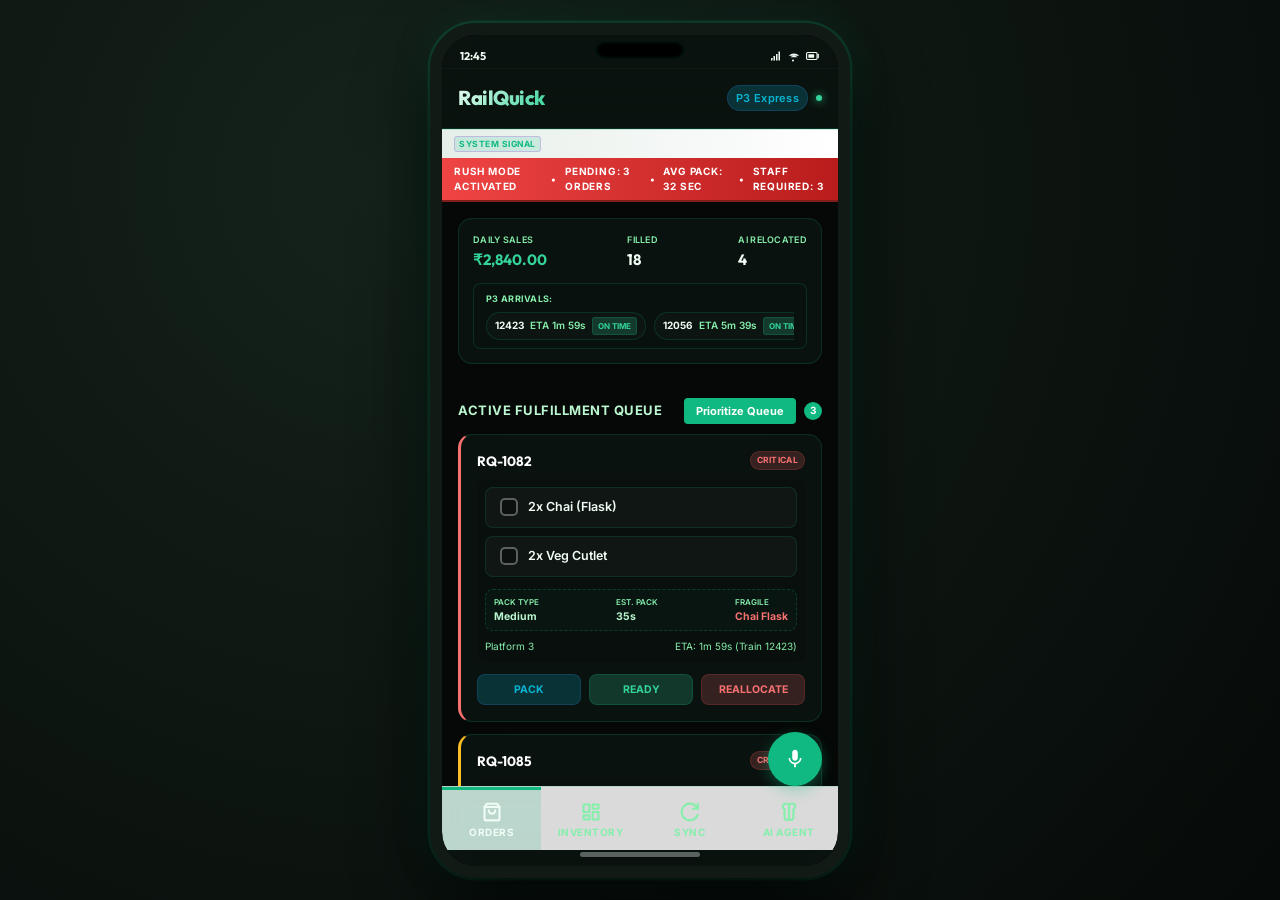
==== index.html @ 282f06d6 "Add simulated Real-Time AI Order Re-route Arrival Popup Modal" ====
<!DOCTYPE html>
<html lang="en" data-theme="dark">
<head>
    <meta charset="UTF-8">
    <meta name="viewport" content="width=device-width, initial-scale=1.0, maximum-scale=1.0, user-scalable=no">
    <title>RailQuick Vendor POS</title>
    <!-- Google Fonts -->
    <link rel="preconnect" href="https://fonts.googleapis.com">
    <link rel="preconnect" href="https://fonts.gstatic.com" crossorigin>
    <link href="https://fonts.googleapis.com/css2?family=Inter:wght@400;500;600;700&family=Outfit:wght@500;600;700;800&family=JetBrains+Mono:wght@400;500&display=swap" rel="stylesheet">
    <link rel="stylesheet" href="styles.css">
</head>
<body>
    <div class="app-container">
        <!-- iOS Status Bar Mockup -->
        <div class="phone-status-bar">
            <span id="statusBarClock">12:45</span>
            <div class="status-bar-center"></div>
            <div class="status-bar-right">
                <svg viewBox="0 0 24 24" width="12" height="12" fill="currentColor">
                    <rect x="2" y="16" width="3" height="5" rx="0.5"></rect>
                    <rect x="7" y="12" width="3" height="9" rx="0.5"></rect>
                    <rect x="12" y="8" width="3" height="13" rx="0.5"></rect>
                    <rect x="17" y="3" width="3" height="18" rx="0.5"></rect>
                </svg>
                <svg viewBox="0 0 24 24" width="12" height="12" fill="currentColor">
                    <path d="M12 21a2 2 0 1 1-4 0 2 2 0 0 1 4 0Zm-7.5-6.5a10.6 10.6 0 0 1 15 0Zm-3-3a14.8 14.8 0 0 1 21 0Z"></path>
                </svg>
                <svg viewBox="0 0 24 24" width="14" height="14" fill="currentColor">
                    <rect x="1" y="6" width="18" height="12" rx="2" fill="none" stroke="currentColor" stroke-width="2"></rect>
                    <rect x="4" y="9" width="10" height="6" rx="1"></rect>
                    <path d="M21 9v6" stroke="currentColor" stroke-width="2" stroke-linecap="round"></path>
                </svg>
            </div>
        </div>

        <!-- Mobile Top Header -->
        <header class="app-header-mobile">
            <h1 class="app-brand">RailQuick</h1>
            <div class="header-right-meta">
                <span class="stall-badge">P3 Express</span>
                <span class="status-indicator online"></span>
            </div>
        </header>

        <!-- Main Content Area -->
        <div class="main-canvas">
            <!-- Live Marquee alert banner -->
            <div class="live-alert-marquee">
                <span class="marquee-icon">SYSTEM SIGNAL</span>
                <div class="marquee-text-container">
                    <span class="marquee-text" id="liveMarqueeText">AI dispatcher scanning schedule master... Platform transfers will auto-reallocate dynamically.</span>
                </div>
            </div>

            <!-- Dynamic Rush Hour Mode Banner -->
            <div class="rush-hour-banner" id="rushHourBanner">
                <span>RUSH MODE ACTIVATED</span>
                <span>•</span>
                <span id="rushModeOrders">Pending: 3 orders</span>
                <span>•</span>
                <span>Avg Pack: 32 sec</span>
                <span>•</span>
                <span>Staff Required: 3</span>
            </div>

            <!-- Scroll Area for Views -->
            <main class="app-viewport">
                <!-- ================= TAB 1: ACTIVE ORDERS ================= -->
                <section id="tab-orders" class="tab-view active">
                    <!-- Horizontal summary bar for mobile -->
                    <div class="horizontal-summary-bar">
                        <!-- Revenue & Analytics Block -->
                        <div class="summary-stats-block">
                            <div class="summary-stat">
                                <span class="summary-lbl">Daily Sales</span>
                                <span class="summary-val" id="salesTotalRevenue">₹2,840.00</span>
                            </div>
                            <div class="summary-stat">
                                <span class="summary-lbl">Filled</span>
                                <span class="summary-val" id="salesOrdersFilled">18</span>
                            </div>
                            <div class="summary-stat">
                                <span class="summary-lbl">AI Relocated</span>
                                <span class="summary-val" id="salesAiCommissions">4</span>
                            </div>
                        </div>

                        <!-- Horizontally scrollable train arrivals ticker -->
                        <div class="train-ticker-container">
                            <span class="ticker-title">P3 Arrivals:</span>
                            <div class="train-ticker-feed" id="upcomingTrainsList">
                                <!-- Dynamic horizontal train badges go here -->
                            </div>
                        </div>
                    </div>

                    <!-- Active Orders Touch List -->
                    <div class="orders-section-header">
                        <h2>Active Fulfillment Queue</h2>
                        <div style="display: flex; align-items: center; gap: 8px;">
                            <button class="action-btn primary-btn compact-btn" id="btnAutoPrioritize" style="font-size: 11px; padding: 6px 12px; border-radius: 4px; background: var(--accent-purple); color: #ffffff; cursor: pointer; display: flex; align-items: center; gap: 4px; font-weight: 700;">Prioritize Queue</button>
                            <span class="orders-count-badge" id="activeOrdersBadge">3</span>
                        </div>
                    </div>
                    
                    <div class="orders-touch-list" id="active-orders-container">
                        <!-- Populated dynamically -->
                    </div>
                </section>

                <!-- ================= TAB 2: STALL INVENTORY ================= -->
                <section id="tab-inventory" class="tab-view">
                    <!-- AI Stock Manager Alert Card -->
                    <div class="ai-stock-manager-card" id="aiStockManagerAlert">
                        <h4>AI Stock Alert: Expected Shortage</h4>
                        <p>Water Bottles stock is low. High demand is expected due to upcoming train arrivals.</p>
                        <div class="stock-stats-row">
                            <span>Current Stock: <strong id="aiCurrentBottlesStock">18</strong></span>
                            <span>•</span>
                            <span>Expected Demand: <strong>64</strong></span>
                        </div>
                        <button class="action-btn primary-btn compact-btn" id="btnAiRefill" style="margin-top: 6px; background: #10b981; color: #ffffff; padding: 4px 10px; border-radius: var(--r-sm); font-size: 11px; cursor: pointer; font-weight: 700; border: 1px solid rgba(0,0,0,0.15);">Refill 50 Bottles</button>
                    </div>

                    <!-- Search and Add controls -->
                    <div class="inventory-toolbar" style="margin-top: 15px;">
                        <input type="text" id="inventorySearch" placeholder="Search stock items...">
                        <button class="action-btn primary-btn compact-btn" id="btnAddNewItem">Add Item</button>
                    </div>

                    <div class="table-instructions">Double-tap cells to edit values directly. Press Enter to save.</div>

                    <!-- Scrollable table container -->
                    <div class="notion-table-wrapper" style="margin-top: 10px;">
                        <table class="notion-table" id="inventoryTable">
                            <thead>
                                <tr id="inventoryTableHeaderRow">
                                    <th data-prop="name">Name</th>
                                    <th data-prop="category">Category</th>
                                    <th data-prop="stock">Stock Level</th>
                                    <th data-prop="price">Price</th>
                                    <th data-prop="status">Status</th>
                                    <th id="thAddColumn" class="add-column-header">+ Add Column</th>
                                    <th>Actions</th>
                                </tr>
                            </thead>
                            <tbody id="inventoryTableBody">
                                <!-- Dynamic rows -->
                            </tbody>
                        </table>
                    </div>
                </section>

                <!-- ================= TAB 3: NOTION SYNC DESK ================= -->
                <section id="tab-sync" class="tab-view">
                    <div class="sync-grid">
                        <div class="sync-panel-left">
                            <div class="sync-card">
                                <h3>Notion Sync Center</h3>
                                <p class="sync-desc">Push live vendor sales, stock indices, and active dispatch logs to your cloud Notion databases.</p>

                                <div class="sync-form-group">
                                    <label>Sync Configuration</label>
                                    <div class="sync-toggle-row">
                                        <span class="toggle-lbl">Real Notion API Sync</span>
                                        <input type="checkbox" id="notionIntegrationMode">
                                    </div>
                                    <span class="mode-descriptor-lbl" id="integrationModeLabel">Mock Sync (Interactive Console)</span>
                                </div>

                                <!-- Real API fields -->
                                <div id="realNotionFields" style="display: none;">
                                    <div class="form-group-mobile">
                                        <label for="notionApiKey">Integration Token</label>
                                        <input type="password" id="notionApiKey" placeholder="secret_xxxxxxxxxxxxxxxxxxxxxxxx">
                                    </div>
                                    <div class="form-group-mobile">
                                        <label for="notionOrdersDbId">Orders Database ID</label>
                                        <input type="text" id="notionOrdersDbId" placeholder="32-character ID">
                                    </div>
                                    <div class="form-group-mobile">
                                        <label for="notionInventoryDbId">Inventory Database ID</label>
                                        <input type="text" id="notionInventoryDbId" placeholder="32-character ID">
                                    </div>
                                    <div class="form-group-mobile">
                                        <label for="notionParentPageId">Notes Parent ID</label>
                                        <input type="text" id="notionParentPageId" placeholder="32-character ID">
                                    </div>
                                </div>

                                <div class="sync-actions-mobile">
                                    <button class="action-btn primary-btn block-btn" id="saveSettingsBtn">Save Keys</button>
                                    <button class="action-btn secondary-btn block-btn" id="notionSyncBtn" style="margin-top: 10px;">Push Sync to Notion</button>
                                    <button class="action-btn block-btn" id="btnOneTapReport" style="margin-top: 10px; background: #10b981; color: #ffffff; cursor: pointer; font-weight: 700; border: 1px solid rgba(0,0,0,0.15); display: flex; align-items: center; justify-content: center; gap: 6px;">One-Tap Daily Report</button>
                                </div>
                            </div>
                        </div>

                        <div class="sync-panel-right">
                            <!-- Fulfillment Performance Card -->
                            <div class="performance-card" style="background: var(--bg-panel); border: 1px solid var(--border-color); border-radius: var(--r-md); padding: 18px; box-shadow: var(--shadow-sm); margin-bottom: 16px;">
                                <h3 style="font-weight: 700; font-family: var(--font-heading); font-size: 14px; color: var(--text-main); text-transform: uppercase; letter-spacing: 0.5px; border-bottom: 1px solid var(--border-color); padding-bottom: 6px; margin-bottom: 12px;">Fulfillment Metrics</h3>
                                
                                <div class="stats-mini-row" style="display: flex; justify-content: space-between; margin-bottom: 14px; gap: 10px;">
                                    <div class="metric-box" style="text-align: center; flex: 1; border-right: 1px solid var(--border-color); padding-right: 8px;">
                                        <div style="font-size: 9px; color: var(--text-muted); font-weight: 600; text-transform: uppercase;">Avg Prep Time</div>
                                        <div style="font-size: 16px; font-weight: 800; color: var(--text-main); margin-top: 4px;" id="avgPrepTimeVal">1m 45s</div>
                                    </div>
                                    <div class="metric-box" style="text-align: center; flex: 1; padding-left: 8px;">
                                        <div style="font-size: 9px; color: var(--text-muted); font-weight: 600; text-transform: uppercase;">Satisfaction Rate</div>
                                        <div style="font-size: 16px; font-weight: 800; color: var(--accent-purple); margin-top: 4px;">98.4%</div>
                                    </div>
                                </div>

                                <div class="chart-title" style="font-size: 9px; color: var(--text-muted); font-weight: 700; text-transform: uppercase; margin-bottom: 8px; letter-spacing: 0.3px;">Order Volume (Hourly)</div>
                                <div class="bar-chart-container" style="display: flex; align-items: flex-end; justify-content: space-around; height: 80px; background: rgba(0,0,0,0.01); border-bottom: 2px solid var(--border-color); padding: 4px 10px; margin-bottom: 6px;">
                                    <div class="chart-bar-wrap" style="display: flex; flex-direction: column; align-items: center; flex: 1;">
                                        <div class="chart-bar" id="chart-bar-9" style="width: 12px; height: 35%; background: var(--border-strong); border-radius: 3px 3px 0 0; transition: height 0.5s ease;"></div>
                                        <span style="font-size: 8px; color: var(--text-muted); margin-top: 4px;">09:00</span>
                                    </div>
                                    <div class="chart-bar-wrap" style="display: flex; flex-direction: column; align-items: center; flex: 1;">
                                        <div class="chart-bar" id="chart-bar-10" style="width: 12px; height: 60%; background: var(--border-strong); border-radius: 3px 3px 0 0; transition: height 0.5s ease;"></div>
                                        <span style="font-size: 8px; color: var(--text-muted); margin-top: 4px;">10:00</span>
                                    </div>
                                    <div class="chart-bar-wrap" style="display: flex; flex-direction: column; align-items: center; flex: 1;">
                                        <div class="chart-bar" id="chart-bar-11" style="width: 12px; height: 85%; background: var(--accent-purple); border-radius: 3px 3px 0 0; transition: height 0.5s ease;"></div>
                                        <span style="font-size: 8px; color: var(--text-muted); margin-top: 4px;">11:00</span>
                                    </div>
                                    <div class="chart-bar-wrap" style="display: flex; flex-direction: column; align-items: center; flex: 1;">
                                        <div class="chart-bar" id="chart-bar-12" style="width: 12px; height: 45%; background: var(--border-strong); border-radius: 3px 3px 0 0; transition: height 0.5s ease;"></div>
                                        <span style="font-size: 8px; color: var(--text-muted); margin-top: 4px;">12:00</span>
                                    </div>
                                </div>
                            </div>
                            
                            <!-- Interactive Notion CLI Console -->
                            <div class="mobile-console-card">
                                <div class="console-card-header">
                                    <span class="console-title">Notion Database Logs</span>
                                    <button class="console-clear-btn" id="btnClearTerminal">Clear</button>
                                </div>
                                <div class="console-body" id="apiTerminalBody">
                                    <div class="terminal-line system">Console ready. Sync databases to inspect raw JSON payloads.</div>
                                </div>
                            </div>
                        </div>
                    </div>
                </section>

                <!-- ================= TAB 4: DEDICATED AI ASSISTANT TAB ================= -->
                <section id="tab-ai" class="tab-view">
                    <div class="ai-tab-container" style="padding: 16px; display: flex; flex-direction: column; gap: 16px;">
                        <!-- AI Voice Desk Card -->
                        <div class="ai-voice-card" style="background: var(--bg-panel); border: 1px solid var(--border-color); border-radius: var(--r-md); padding: 18px; box-shadow: var(--shadow-sm);">
                            <h3 style="margin-bottom: 12px; font-weight: 700; font-family: var(--font-heading); font-size: 15px; color: var(--text-main); text-transform: uppercase; letter-spacing: 0.5px; border-bottom: 1px solid var(--border-color); padding-bottom: 8px;">AI Voice Desk</h3>
                            
                            <!-- Siri/Gemini Pulsing Orb Assistant -->
                            <div class="ai-assistant-orb-container" id="aiAssistantOrbContainer">
                                <div class="orb-pulse-ring-1"></div>
                                <div class="orb-pulse-ring-2"></div>
                                <div class="orb-ring-outer"></div>
                                <div class="orb-ring-inner"></div>
                                <div class="ai-assistant-orb" id="btnVoiceMic" title="Tap to speak"></div>
                            </div>
                            
                            <div class="voice-status-wrapper" style="display: flex; flex-direction: column; align-items: center; justify-content: center; gap: 4px; margin-bottom: 12px;">
                                <div class="voice-status" id="voiceStatus" style="font-size: 11.5px; color: var(--text-muted); font-weight: 700; text-transform: uppercase; letter-spacing: 0.5px;">Tap the Orb to Speak</div>
                            </div>

                            <!-- Visual sound wave container -->
                            <div class="audio-wave-container" id="audioWaveContainer" style="display: flex; align-items: center; justify-content: center; gap: 6px; height: 32px; margin-bottom: 12px; background: rgba(0, 0, 0, 0.02); border-radius: var(--r-sm); border: 1px dashed var(--border-color); padding: 4px;">
                                <div class="audio-wave-bar" style="width: 4px; height: 10px; background: var(--accent-purple); border-radius: var(--r-pill); transition: height 0.15s ease;"></div>
                                <div class="audio-wave-bar" style="width: 4px; height: 10px; background: var(--accent-purple); border-radius: var(--r-pill); transition: height 0.15s ease;"></div>
                                <div class="audio-wave-bar" style="width: 4px; height: 10px; background: var(--accent-purple); border-radius: var(--r-pill); transition: height 0.15s ease;"></div>
                                <div class="audio-wave-bar" style="width: 4px; height: 10px; background: var(--accent-purple); border-radius: var(--r-pill); transition: height 0.15s ease;"></div>
                                <div class="audio-wave-bar" style="width: 4px; height: 10px; background: var(--accent-purple); border-radius: var(--r-pill); transition: height 0.15s ease;"></div>
                                <div class="audio-wave-bar" style="width: 4px; height: 10px; background: var(--accent-purple); border-radius: var(--r-pill); transition: height 0.15s ease;"></div>
                                <div class="audio-wave-bar" style="width: 4px; height: 10px; background: var(--accent-purple); border-radius: var(--r-pill); transition: height 0.15s ease;"></div>
                                <div class="audio-wave-bar" style="width: 4px; height: 10px; background: var(--accent-purple); border-radius: var(--r-pill); transition: height 0.15s ease;"></div>
                                <div class="audio-wave-bar" style="width: 4px; height: 10px; background: var(--accent-purple); border-radius: var(--r-pill); transition: height 0.15s ease;"></div>
                                <div class="audio-wave-bar" style="width: 4px; height: 10px; background: var(--accent-purple); border-radius: var(--r-pill); transition: height 0.15s ease;"></div>
                            </div>

                            <!-- Conversational chat thread log container -->
                            <div class="voice-chat-thread" id="voiceChatThread" style="display: flex; flex-direction: column; gap: 8px; max-height: 180px; min-height: 130px; overflow-y: auto; background: var(--bg-card); border: 1px solid var(--border-color); border-radius: var(--r-sm); padding: 12px; margin-bottom: 12px; scroll-behavior: smooth;">
                                <!-- Bubbles injected dynamically -->
                            </div>

                            <!-- Command Quick-Chips -->
                            <div class="voice-command-chips" style="display: flex; flex-wrap: wrap; gap: 6px; margin-bottom: 12px;">
                                <button class="voice-chip" data-query="prioritize orders" style="font-size: 11px; padding: 6px 12px; border-radius: var(--r-pill); border: 1px solid var(--border-strong); background: rgba(16, 185, 129, 0.05); color: var(--accent-purple); font-weight: 700; cursor: pointer; transition: all 0.2s ease;">Pehle kya banaye?</button>
                                <button class="voice-chip" data-query="check trains" style="font-size: 11px; padding: 6px 12px; border-radius: var(--r-pill); border: 1px solid var(--border-color); background: var(--bg-panel); color: var(--text-secondary); font-weight: 600; cursor: pointer; transition: all 0.2s ease;">Train kab aayegi?</button>
                                <button class="voice-chip" data-query="stock status" style="font-size: 11px; padding: 6px 12px; border-radius: var(--r-pill); border: 1px solid var(--border-color); background: var(--bg-panel); color: var(--text-secondary); font-weight: 600; cursor: pointer; transition: all 0.2s ease;">Stock low hai kya?</button>
                                <button class="voice-chip" data-query="hello" style="font-size: 11px; padding: 6px 12px; border-radius: var(--r-pill); border: 1px solid var(--border-color); background: var(--bg-panel); color: var(--text-secondary); font-weight: 600; cursor: pointer; transition: all 0.2s ease;">Namaste AI</button>
                            </div>

                            <div class="voice-hints-row" style="font-size: 11px; color: var(--text-muted); display: flex; flex-direction: column; gap: 4px; background: rgba(0,0,0,0.01); padding: 8px 10px; border-radius: var(--r-sm); border: 1px solid var(--border-color);">
                                <span style="font-weight:700;">Suggested Commands:</span>
                                <span>- "prioritize orders" (Pehle konsa banaye?)</span>
                                <span>- "check trains" (Timetable schedules)</span>
                                <span>- "stock status" (Inventory healthcheck)</span>
                            </div>
                        </div>

                        <!-- Platform Map Schematic Card -->
                        <div class="ai-map-card" style="background: var(--bg-panel); border: 1px solid var(--border-color); border-radius: var(--r-md); padding: 18px; box-shadow: var(--shadow-sm);">
                            <div class="map-card-header" style="display: flex; justify-content: space-between; align-items: center; margin-bottom: 12px; border-bottom: 1px solid var(--border-color); padding-bottom: 8px;">
                                <h3 style="font-weight: 700; font-family: var(--font-heading); font-size: 15px; color: var(--text-main); text-transform: uppercase; letter-spacing: 0.5px; margin: 0;">Platform Schematic Map</h3>
                                <span class="status-indicator online"></span>
                                                      <div class="platforms-mini-grid" style="display: flex; flex-direction: column; gap: 8px; margin-bottom: 12px;">
                                <div class="mini-plat-row" id="mini-plat-1" style="display: flex; align-items: center; gap: 10px; background: var(--bg-card); padding: 8px 12px; border-radius: var(--r-sm); font-size: 12px; border: 1px solid var(--border-color);">
                                    <span class="p-num" style="font-weight:700; width:20px; color: var(--text-muted);">P1</span>
                                    <div class="p-track" style="flex:1; height: 12px; background: rgba(0, 0, 0, 0.4); border: 1px solid rgba(16, 185, 129, 0.15); border-radius: 6px; position: relative; overflow: hidden;"><div class="mini-train-slot" id="train-slot-1" style="position: absolute; top: 2px; left: 5px; height: 8px; width: 60px; background: var(--accent-purple); border-radius: 4px; opacity: 0; transition: left 0.3s, opacity 0.3s;"></div></div>
                                    <span class="p-vend" style="font-size: 10px; color:var(--text-muted); width:50px; text-align:right;">Partner</span>
                                </div>
                                <div class="mini-plat-row" id="mini-plat-2" style="display: flex; align-items: center; gap: 10px; background: var(--bg-card); padding: 8px 12px; border-radius: var(--r-sm); font-size: 12px; border: 1px solid var(--border-color);">
                                    <span class="p-num" style="font-weight:700; width:20px; color: var(--text-muted);">P2</span>
                                    <div class="p-track" style="flex:1; height: 12px; background: rgba(0, 0, 0, 0.4); border: 1px solid rgba(16, 185, 129, 0.15); border-radius: 6px; position: relative; overflow: hidden;"><div class="mini-train-slot" id="train-slot-2" style="position: absolute; top: 2px; left: 5px; height: 8px; width: 60px; background: var(--accent-purple); border-radius: 4px; opacity: 0; transition: left 0.3s, opacity 0.3s;"></div></div>
                                    <span class="p-vend" style="font-size: 10px; color:var(--text-muted); width:50px; text-align:right;">Partner</span>
                                </div>
                                <div class="mini-plat-row active-stall" id="mini-plat-3" style="display: flex; align-items: center; gap: 10px; background: rgba(16, 185, 129, 0.09); border: 1px solid rgba(16, 185, 129, 0.45); padding: 8px 12px; border-radius: var(--r-sm); font-size: 12px;">
                                    <span class="p-num" style="font-weight:700; width:20px; color: var(--accent-purple);">P3</span>
                                    <div class="p-track" style="flex:1; height: 12px; background: rgba(0, 0, 0, 0.5); border: 1px solid rgba(16, 185, 129, 0.25); border-radius: 6px; position: relative; overflow: hidden;"><div class="mini-train-slot" id="train-slot-3" style="position: absolute; top: 2px; left: 5px; height: 8px; width: 60px; background: var(--accent-purple); border-radius: 4px; opacity: 0; transition: left 0.3s, opacity 0.3s;"></div></div>
                                    <span class="p-vend" style="font-size: 10px; color:var(--accent-purple); width:50px; text-align:right; font-weight: 700;">Us</span>
                                </div>
                                <div class="mini-plat-row" id="mini-plat-4" style="display: flex; align-items: center; gap: 10px; background: var(--bg-card); padding: 8px 12px; border-radius: var(--r-sm); font-size: 12px; border: 1px solid var(--border-color);">
                                    <span class="p-num" style="font-weight:700; width:20px; color: var(--text-muted);">P4</span>
                                    <div class="p-track" style="flex:1; height: 12px; background: rgba(0, 0, 0, 0.4); border: 1px solid rgba(16, 185, 129, 0.15); border-radius: 6px; position: relative; overflow: hidden;"><div class="mini-train-slot" id="train-slot-4" style="position: absolute; top: 2px; left: 5px; height: 8px; width: 60px; background: var(--accent-purple); border-radius: 4px; opacity: 0; transition: left 0.3s, opacity 0.3s;"></div></div>
                                    <span class="p-vend" style="font-size: 10px; color:var(--text-muted); width:50px; text-align:right;">Partner</span>
                                </div>
                                <div class="mini-plat-row" id="mini-plat-5" style="display: flex; align-items: center; gap: 10px; background: var(--bg-card); padding: 8px 12px; border-radius: var(--r-sm); font-size: 12px; border: 1px solid var(--border-color);">
                                    <span class="p-num" style="font-weight:700; width:20px; color: var(--text-muted);">P5</span>
                                    <div class="p-track" style="flex:1; height: 12px; background: rgba(0, 0, 0, 0.4); border: 1px solid rgba(16, 185, 129, 0.15); border-radius: 6px; position: relative; overflow: hidden;"><div class="mini-train-slot" id="train-slot-5" style="position: absolute; top: 2px; left: 5px; height: 8px; width: 60px; background: var(--accent-purple); border-radius: 4px; opacity: 0; transition: left 0.3s, opacity 0.3s;"></div></div>
                                    <span class="p-vend" style="font-size: 10px; color:var(--text-muted); width:50px; text-align:right;">Partner</span>
                                </div>
                            </div>    </div>
                            
                            <!-- Mini Logs -->
                            <div class="mini-logs-box" id="relocationLogs" style="background: #1e2d24; padding: 10px; border-radius: var(--r-sm); font-family: var(--font-mono); font-size: 11px; color: #a4bea8; max-height: 100px; overflow-y: auto; border: 1px solid var(--border-color);">
                                <div class="mini-log system">Router ready. Listening to Station master...</div>
                            </div>
                        </div>

                        <!-- Live Train Radar Card -->
                        <div class="ai-radar-card" style="background: var(--bg-panel); border: 1px solid var(--border-color); border-radius: var(--r-md); padding: 18px; box-shadow: var(--shadow-sm); margin-bottom: 16px;">
                            <div class="radar-card-header" style="display: flex; justify-content: space-between; align-items: center; margin-bottom: 12px; border-bottom: 1px solid var(--border-color); padding-bottom: 8px;">
                                <h3 style="font-weight: 700; font-family: var(--font-heading); font-size: 14px; color: var(--text-main); text-transform: uppercase; letter-spacing: 0.5px; margin: 0;">Live platform Transit Radar</h3>
                                <span class="radar-ping-dot" style="width: 8px; height: 8px; background: var(--accent-purple); border-radius: 50%; display: inline-block;"></span>
                            </div>
                            
                            <div class="radar-timeline-wrapper" style="position: relative; height: 44px; background: rgba(0,0,0,0.02); border-radius: var(--r-sm); border: 1px solid var(--border-color); margin-bottom: 10px; overflow: hidden; display: flex; align-items: center; padding: 0 16px;">
                                <!-- Distance labels -->
                                <div style="position: absolute; width: 100%; height: 100%; top: 0; left: 0; display: flex; justify-content: space-between; padding: 4px 16px; font-size: 8px; color: var(--text-muted); font-weight: 700; pointer-events: none;">
                                    <span>2.0km</span>
                                    <span>1.0km</span>
                                    <span>Station Platform 3 (Us)</span>
                                </div>
                                <!-- Transit Track Line -->
                                <div style="width: 100%; height: 4px; background: var(--border-color); border-radius: 2px; position: relative;">
                                    <!-- Dynamic Train Tracker dots -->
                                    <div class="radar-train-dot" id="radar-train-12423" style="position: absolute; left: 15%; top: -6px; width: 16px; height: 16px; background: var(--accent-purple); border: 3px solid #ffffff; border-radius: 50%; box-shadow: 0 2px 6px rgba(0,0,0,0.15); transition: left 1s linear; display: flex; align-items: center; justify-content: center; font-size: 8px; font-weight: 700; color: #ffffff;">1</div>
                                    <div class="radar-train-dot" id="radar-train-12056" style="position: absolute; left: 45%; top: -6px; width: 16px; height: 16px; background: var(--accent-orange); border: 3px solid #ffffff; border-radius: 50%; box-shadow: 0 2px 6px rgba(0,0,0,0.15); transition: left 1s linear; display: flex; align-items: center; justify-content: center; font-size: 8px; font-weight: 700; color: #ffffff;">2</div>
                                    <div class="radar-train-dot" id="radar-train-12952" style="position: absolute; left: 75%; top: -6px; width: 16px; height: 16px; background: var(--accent-blue); border: 3px solid #ffffff; border-radius: 50%; box-shadow: 0 2px 6px rgba(0,0,0,0.15); transition: left 1s linear; display: flex; align-items: center; justify-content: center; font-size: 8px; font-weight: 700; color: #ffffff;">3</div>
                                </div>
                            </div>
                            <div class="radar-status-lbl" style="font-size: 10px; color: var(--text-muted); text-align: center; font-weight: 600;">AI Signals scanning. Train dots advance in real-time.</div>
                        </div>

                        <!-- AI Agents Node Monitor Card -->
                        <div class="ai-agents-card" style="background: var(--bg-panel); border: 1px solid var(--border-color); border-radius: var(--r-md); padding: 18px; box-shadow: var(--shadow-sm); margin-bottom: 16px;">
                            <div class="agents-card-header" style="display: flex; justify-content: space-between; align-items: center; margin-bottom: 12px; border-bottom: 1px solid var(--border-color); padding-bottom: 8px;">
                                <h3 style="font-weight: 700; font-family: var(--font-heading); font-size: 14px; color: var(--text-main); text-transform: uppercase; letter-spacing: 0.5px; margin: 0;">Active AI Agents Node Monitor</h3>
                                <span class="status-indicator online"></span>
                            </div>
                            
                            <div class="agents-grid" style="display: flex; flex-direction: column; gap: 10px;">
                                <div class="agent-node" style="display: flex; align-items: center; justify-content: space-between; padding: 8px 12px; background: rgba(0,0,0,0.01); border: 1px solid var(--border-color); border-radius: var(--r-sm);">
                                    <div style="display:flex; align-items:center; gap: 8px;">
                                        <div class="agent-pulse-dot active" id="agent-dot-prioritizer" style="width: 8px; height: 8px; background: var(--accent-purple); border-radius: 50%; position:relative;"></div>
                                        <span style="font-size: 12px; font-weight:700; color: var(--text-main);">Prioritizer Agent</span>
                                    </div>
                                    <span class="agent-status-badge" id="agent-status-prioritizer" style="font-size: 9px; font-weight: 700; text-transform: uppercase; color: var(--accent-purple); background: var(--accent-purple-soft); padding: 2px 6px; border-radius: 4px; border: 1px solid rgba(16,185,129,0.2);">ACTIVE</span>
                                </div>
                                <div class="agent-node" style="display: flex; align-items: center; justify-content: space-between; padding: 8px 12px; background: rgba(0,0,0,0.01); border: 1px solid var(--border-color); border-radius: var(--r-sm);">
                                    <div style="display:flex; align-items:center; gap: 8px;">
                                        <div class="agent-pulse-dot" id="agent-dot-router" style="width: 8px; height: 8px; background: var(--accent-orange); border-radius: 50%;"></div>
                                        <span style="font-size: 12px; font-weight:700; color: var(--text-main);">Routing Agent</span>
                                    </div>
                                    <span class="agent-status-badge" id="agent-status-router" style="font-size: 9px; font-weight: 700; text-transform: uppercase; color: var(--text-muted); background: rgba(0,0,0,0.03); padding: 2px 6px; border-radius: 4px; border: 1px solid var(--border-color);">IDLE</span>
                                </div>
                                <div class="agent-node" style="display: flex; align-items: center; justify-content: space-between; padding: 8px 12px; background: rgba(0,0,0,0.01); border: 1px solid var(--border-color); border-radius: var(--r-sm);">
                                    <div style="display:flex; align-items:center; gap: 8px;">
                                        <div class="agent-pulse-dot" id="agent-dot-stock" style="width: 8px; height: 8px; background: var(--accent-blue); border-radius: 50%;"></div>
                                        <span style="font-size: 12px; font-weight:700; color: var(--text-main);">Stock Agent</span>
                                    </div>
                                    <span class="agent-status-badge" id="agent-status-stock" style="font-size: 9px; font-weight: 700; text-transform: uppercase; color: var(--text-muted); background: rgba(0,0,0,0.03); padding: 2px 6px; border-radius: 4px; border: 1px solid var(--border-color);">MONITORING</span>
                                </div>
                            </div>
                        </div>

                        <!-- Notion Daily operational summary report Card -->
                        <div class="ai-report-card" style="background: var(--bg-panel); border: 1px solid var(--border-color); border-radius: var(--r-md); padding: 18px; box-shadow: var(--shadow-sm);">
                            <h3 style="margin-bottom: 12px; font-weight: 700; font-family: var(--font-heading); font-size: 15px; color: var(--text-main); text-transform: uppercase; letter-spacing: 0.5px; border-bottom: 1px solid var(--border-color); padding-bottom: 8px;">Notion Daily Report</h3>
                            <button class="ai-preset-option" id="btnTriggerDailyReport" style="border: 1px solid rgba(16,185,129,0.3); background: rgba(16,185,129,0.05); padding: 12px; display: flex; text-align: left; width: 100%; border-radius: var(--r-sm); margin-bottom: 12px; cursor: pointer; align-items: center;">
                                <span class="p-icon" style="color:#10b981; font-weight: bold; margin-right: 12px; font-size: 12px;">[REPORT]</span>
                                <div class="p-meta">
                                    <span class="p-title" style="color:#10b981; font-weight: 700; display: block; font-size: 13px;">Generate One-Tap Daily Summary</span>
                                    <span class="p-desc" style="font-size: 11px; color: var(--text-muted); display: block; margin-top: 2px;">Aggregates orders, sales total, lost revenues, and demand forecast</span>
                                </div>
                            </button>

                            <div class="ai-output-container" style="border: 1px solid var(--border-color); border-radius: var(--r-md); overflow: hidden; margin-top: 10px;">
                                <div class="output-header" style="background: rgba(0,0,0,0.03); padding: 8px 12px; display: flex; justify-content: space-between; align-items: center; font-size: 11px; font-weight: 600; color: var(--text-muted); text-transform: uppercase; border-bottom: 1px solid var(--border-color);">
                                    <span>Preview Report Markdown</span>
                                    <button class="output-copy-btn" id="btnCopyNote" style="color: var(--accent-blue); cursor: pointer; font-weight: 700;">Copy</button>
                                </div>
                                <div class="output-text-area" id="editorContent" contenteditable="true" placeholder="AI report will stream here..." style="font-family: var(--font-ui); font-size: 12px; line-height: 1.5; min-height: 120px; max-height: 180px; overflow-y: auto; background: var(--bg-card); padding: 12px; color: var(--text-main);">
                                    <h1>Daily Operations Summary - Platform 3</h1>
                                    <p>Tap the button above to compile today's live station logs into a structured Notion report.</p>
                                </div>
                            </div>

                            <button class="action-btn primary-btn block-btn" id="btnPushReportToNotion" style="margin-top: 12px; background: #10b981; color: #ffffff; width: 100%; font-weight: 700; border: 1px solid rgba(0,0,0,0.15); display: flex; align-items: center; justify-content: center; height: 42px; border-radius: var(--r-sm); cursor: pointer;">Push Report to Notion</button>
                        </div>
                    </div>
                </section>
            </main>
        </div>

        <!-- Floating Mic Shortcut Button (FAB) on Orders tab -->
        <button class="floating-voice-fab" id="btnVoiceShortcut" title="Speak to AI Assistant">
            <svg class="mic-svg" viewBox="0 0 24 24" width="22" height="22" fill="currentColor">
                <path d="M12 14c1.66 0 3-1.34 3-3V5c0-1.66-1.34-3-3-3S9 3.34 9 5v6c0 1.66 1.34 3 3 3zm5.3-3c0 3-2.54 5.1-5.3 5.1S6.7 14 6.7 11H5c0 3.41 2.72 6.23 6 6.72V21h2v-3.28c3.28-.48 6-3.3 6-6.72h-1.7z"/>
            </svg>
        </button>

        <!-- Mobile Bottom Tab Bar Navigation -->
        <nav class="app-bottom-nav">
            <button class="nav-item active" data-tab="orders">
                <svg class="nav-icon" viewBox="0 0 24 24" width="20" height="20" fill="none" stroke="currentColor" stroke-width="2.5" stroke-linecap="round" stroke-linejoin="round">
                    <path d="M6 2L3 6v14a2 2 0 0 0 2 2h14a2 2 0 0 0 2-2V6l-3-4z"></path>
                    <line x1="3" y1="6" x2="21" y2="6"></line>
                    <path d="M16 10a4 4 0 0 1-8 0"></path>
                </svg>
                <span class="nav-lbl">Orders</span>
            </button>
            <button class="nav-item" data-tab="inventory">
                <svg class="nav-icon" viewBox="0 0 24 24" width="20" height="20" fill="none" stroke="currentColor" stroke-width="2.5" stroke-linecap="round" stroke-linejoin="round">
                    <rect x="3" y="3" width="7" height="9"></rect>
                    <rect x="14" y="3" width="7" height="5"></rect>
                    <rect x="14" y="12" width="7" height="9"></rect>
                    <rect x="3" y="16" width="7" height="5"></rect>
                </svg>
                <span class="nav-lbl">Inventory</span>
            </button>
            <button class="nav-item" data-tab="sync">
                <svg class="nav-icon" viewBox="0 0 24 24" width="20" height="20" fill="none" stroke="currentColor" stroke-width="2.5" stroke-linecap="round" stroke-linejoin="round">
                    <path d="M21.5 2v6h-6M21.34 15.57a10 10 0 1 1-.57-8.38l.73-2.73"></path>
                </svg>
                <span class="nav-lbl">Sync</span>
            </button>
            <button class="nav-item" data-tab="ai">
                <svg class="nav-icon" viewBox="0 0 24 24" width="20" height="20" fill="none" stroke="currentColor" stroke-width="2.5" stroke-linecap="round" stroke-linejoin="round">
                    <path d="M9.5 2A2.5 2.5 0 0 1 12 4.5v15a2.5 2.5 0 0 1-4.96-.44 2.5 2.5 0 0 1 0-3.12 3 3 0 0 1 0-3.88 2.5 2.5 0 0 1 0-3.12A2.5 2.5 0 0 1 9.5 2Z"></path>
                    <path d="M14.5 2A2.5 2.5 0 0 0 12 4.5v15a2.5 2.5 0 0 0 4.96-.44 2.5 2.5 0 0 0 0-3.12 3 3 0 0 0 0-3.88 2.5 2.5 0 0 0 0-3.12A2.5 2.5 0 0 0 14.5 2Z"></path>
                </svg>
                <span class="nav-lbl">AI Agent</span>
            </button>
        </nav>
        <!-- Home Indicator Bar -->
        <div class="phone-home-indicator">
            <div class="home-bar"></div>
        </div>
    </div>

    <!-- Notification Toast Container -->
    <div class="toast-container" id="toastContainer"></div>

    <!-- Add Item Modal (Stock) -->
    <div class="modal" id="addItemModal">
        <div class="modal-content">
            <div class="modal-header">
                <h3>Add New Inventory Item</h3>
                <span class="close-modal" id="closeItemModal">&times;</span>
            </div>
            <form id="addItemForm" class="modal-form">
                <div class="form-group-mobile">
                    <label for="itemName">Item Name</label>
                    <input type="text" id="itemName" required placeholder="e.g. Bread Butter">
                </div>
                <div class="form-group-mobile">
                    <label for="itemCategory">Category</label>
                    <select id="itemCategory">
                        <option value="Food">Food</option>
                        <option value="Beverage">Beverage</option>
                        <option value="Snack">Snack</option>
                        <option value="Other">Other</option>
                    </select>
                </div>
                <div class="form-group-mobile">
                    <label for="itemStock">Stock Level</label>
                    <input type="number" id="itemStock" min="0" required placeholder="30">
                </div>
                <div class="form-group-mobile">
                    <label for="itemMinStock">Min Stock Limit</label>
                    <input type="number" id="itemMinStock" min="1" required placeholder="10">
                </div>
                <div class="form-group-mobile">
                    <label for="itemPrice">Price (₹)</label>
                    <input type="number" id="itemPrice" min="1" step="0.5" required placeholder="40">
                </div>
                <div class="modal-actions">
                    <button type="button" class="btn-cancel" id="cancelAddItem">Cancel</button>
                    <button type="submit" class="btn-submit">Add Item</button>
                </div>
            </form>
        </div>
    </div>

    <!-- Notion Sync Loading Overlay -->
    <div class="modal" id="notionSyncModal">
        <div class="modal-content" style="text-align: center;">
            <div class="sync-animation-wrapper">
                <div class="sync-spinner-ring"></div>
                <span class="sync-logo">N</span>
            </div>
            <h3 style="margin-top: 16px; font-family: var(--font-heading);">Syncing to Notion...</h3>
            <p style="font-size: 13px; color: #a1a1aa; margin-top: 8px;" id="syncModalText">Uploading lists to Notion database endpoints...</p>
            <div class="sync-progress-bar" style="height: 4px; background: #27272a; border-radius: 2px; margin-top: 16px; overflow: hidden;">
                <div id="syncProgressFill" style="height: 100%; width: 0%; background: #a855f7; transition: width 0.1s linear;"></div>
            </div>
        </div>
    </div>

    <!-- New Order Arrival Popup Modal -->
    <div class="modal" id="orderArrivalModal">
        <div class="modal-content" style="text-align: center; border: 2px solid var(--accent-purple); box-shadow: 0 0 25px rgba(16, 185, 129, 0.45); max-width: 320px; padding: 22px;">
            <div class="modal-header" style="justify-content: center; margin-bottom: 8px;">
                <h3 style="color: var(--accent-purple); font-size: 11px; font-weight: 800; letter-spacing: 1px; text-transform: uppercase; border: none; padding: 0;">Incoming AI Dispatch</h3>
            </div>
            <div style="font-size: 26px; margin: 10px 0;" class="order-alert-icon">⚡</div>
            <h4 id="popupOrderId" style="font-family: var(--font-heading); font-size: 20px; font-weight: 800; color: #ffffff; margin-bottom: 4px; border: none; padding: 0;">RQ-1095</h4>
            <p id="popupOrderTrain" style="font-size: 11px; color: var(--text-secondary); margin-bottom: 12px;">Duronto Express (12260) • Platform 3</p>
            
            <div style="background: rgba(0,0,0,0.3); border: 1px solid var(--border-color); border-radius: var(--r-sm); padding: 12px; margin-bottom: 16px; text-align: left;">
                <span style="font-size: 9px; font-weight: 700; color: var(--text-muted); text-transform: uppercase; display: block; margin-bottom: 6px; letter-spacing: 0.3px;">Fulfillment Checklist:</span>
                <div id="popupOrderItems" style="display: flex; flex-direction: column; gap: 4px; font-size: 12px; font-weight: 600; color: #ffffff;">
                    <!-- Items populated dynamically -->
                </div>
            </div>
            
            <div style="font-size: 11px; color: var(--text-muted); margin-bottom: 16px; display: flex; justify-content: space-between; align-items: center;">
                <span>Est. Pack: <strong>35s</strong></span>
                <span id="popupOrderEta" style="color: var(--accent-orange); font-weight: 700;">ETA: 4m 0s</span>
            </div>
            
            <div class="modal-actions">
                <button type="button" class="btn-cancel" id="btnRejectOrder" style="background: rgba(239, 68, 68, 0.12); color: #f87171; border: 1px solid rgba(239, 68, 68, 0.25);">REASSIGN</button>
                <button type="button" class="btn-submit" id="btnAcceptOrder" style="background: var(--accent-purple); box-shadow: 0 0 12px rgba(16, 185, 129, 0.4); color: #ffffff; border: none;">ACCEPT & PACK</button>
            </div>
        </div>
    </div>

    <!-- Add Database Column Popover -->
    <div class="notion-prop-popover" id="addColumnPopover" style="display: none; padding: 12px; width: 220px; z-index: 1000;">
        <div class="popover-title" style="margin-bottom: 8px; font-weight: 600; font-size: 12px;">Add New Property</div>
        <div class="form-group-mobile" style="margin-bottom: 8px;">
            <label style="font-size: 10px; color: #a1a1aa;">Property Name</label>
            <input type="text" id="newColName" placeholder="e.g. Supplier Name" style="font-size: 12px; padding: 6px; border: 1px solid rgba(255,255,255,0.12); border-radius: 4px; background: #121212; color: #ffffff; width: 100%;">
        </div>
        <div class="form-group-mobile" style="margin-bottom: 12px;">
            <label style="font-size: 10px; color: #a1a1aa;">Property Type</label>
            <select id="newColType" style="font-size: 12px; padding: 6px; border: 1px solid rgba(255,255,255,0.12); border-radius: 4px; background: #121212; color: #ffffff; width: 100%;">
                <option value="text">Text</option>
                <option value="number">Number</option>
                <option value="select">Select</option>
            </select>
        </div>
        <button class="action-btn primary-btn compact-btn block-btn" id="btnCreateColumn" style="width: 100%; font-size: 11px; padding: 6px 0; justify-content: center;">Create Property</button>
    </div>

    <script src="app.js"></script>
</body>
</html>
---- styles.css ----
/* ==========================================================================
   RAILQUICK VENDOR MOBILE OS — DESIGN SYSTEM (LIGHT MINT REDESIGN)
   ========================================================================== */

:root {
    /* Color Palette - Premium Dark Glassmorphic Mint/Emerald Theme */
    --bg-dark-gray: #050806;             /* Almost black deep forest base */
    --bg-panel: rgba(15, 25, 20, 0.65);  /* Semi-transparent panel with glass backdrop filter */
    --bg-card: rgba(25, 40, 32, 0.45);   /* Lighter translucent card background */
    --bg-hover: rgba(16, 185, 129, 0.15); /* Sleek emerald hover highlight */
    
    --border-color: rgba(16, 185, 129, 0.18); /* Translucent emerald border */
    --border-strong: rgba(16, 185, 129, 0.35); /* Glow-ready emerald border */
    
    --text-main: #f0fdf4;       /* Mint white for readability */
    --text-secondary: #bbf7d0;  /* Pastel sage for details */
    --text-muted: #86efac;      /* Vibrant mint-gray for labels */
    
    /* Accents - Sleek Neon Emerald and Cyan Highlights */
    --accent-purple: #10b981; 
    --accent-purple-soft: rgba(16, 185, 129, 0.15);
    --accent-blue: #06b6d4;
    --accent-blue-soft: rgba(6, 182, 212, 0.2);
    --accent-green: #34d399;
    --accent-green-soft: rgba(52, 211, 153, 0.2);
    --accent-red: #f87171;
    --accent-red-soft: rgba(248, 113, 113, 0.18);
    --accent-orange: #fbbf24;
    --accent-orange-soft: rgba(251, 191, 36, 0.18);

    /* Fonts */
    --font-ui: 'Inter', -apple-system, BlinkMacSystemFont, sans-serif;
    --font-heading: 'Outfit', -apple-system, BlinkMacSystemFont, sans-serif;
    --font-mono: 'JetBrains Mono', monospace;

    /* Radii */
    --r-sm: 8px;
    --r-md: 14px;
    --r-lg: 20px;
    --r-pill: 99px;
    
    /* Shadows & Effects */
    --shadow-md: 0 4px 20px rgba(16, 185, 129, 0.15), 0 2px 10px rgba(0, 0, 0, 0.2);
    --shadow-lg: 0 10px 40px rgba(16, 185, 129, 0.25), 0 5px 25px rgba(0, 0, 0, 0.3);
    --backdrop-blur: blur(18px);
    
    --ease-spring: cubic-bezier(0.34, 1.56, 0.64, 1);
}

/* ==========================================================================
   GLOBAL STYLE RESETS
   ========================================================================== */
*, *::before, *::after {
    box-sizing: border-box;
    margin: 0;
    padding: 0;
}

body {
    background: radial-gradient(circle at 30% 20%, #15221b 0%, #060a08 100%);
    color: var(--text-main);
    font-family: var(--font-ui);
    font-size: 14px;
    line-height: 1.5;
    -webkit-font-smoothing: antialiased;
    overflow: hidden;
    height: 100vh;
    display: flex;
    justify-content: center;
    align-items: center;
}

button, select, input {
    background: none;
    border: none;
    font-family: inherit;
    color: inherit;
    outline: none;
}

/* ==========================================================================
   APP HEADER & LIVE ALERTS
   ========================================================================== */
.app-header {
    background: var(--bg-panel);
    border-bottom: 1px solid var(--border-color);
    flex-shrink: 0;
    z-index: 100;
}

.header-main {
    padding: 12px 24px;
    display: flex;
    justify-content: space-between;
    align-items: center;
}

.header-left {
    display: flex;
    align-items: center;
    gap: 16px;
}

.top-nav {
    display: flex;
    gap: 8px;
}

.top-nav .nav-item {
    display: flex;
    align-items: center;
    gap: 6px;
    padding: 8px 16px;
    background: transparent;
    color: var(--text-muted);
    font-weight: 600;
    font-size: 13px;
    border-radius: var(--r-sm);
    cursor: pointer;
    transition: all 0.2s ease;
    border-bottom: 2px solid transparent;
}

.top-nav .nav-item.active {
    color: var(--accent-purple);
    border-bottom: 2px solid var(--accent-purple);
    background: var(--accent-purple-soft);
}

.top-nav .nav-item:hover {
    color: var(--text-main);
    background: var(--bg-hover);
}

.stall-badge {
    background: var(--accent-blue-soft);
    color: var(--accent-blue);
    border: 1px solid rgba(59, 130, 246, 0.2);
    padding: 4px 8px;
    border-radius: var(--r-pill);
    font-size: 11px;
    font-weight: 600;
    letter-spacing: 0.3px;
}

.app-brand {
    font-family: var(--font-heading);
    font-size: 22px;
    font-weight: 800;
    color: var(--text-main);
}

.header-status {
    display: flex;
    align-items: center;
    gap: 6px;
}

.status-indicator {
    width: 6px;
    height: 6px;
    border-radius: 50%;
}
.status-indicator.online {
    background: var(--accent-green);
    box-shadow: 0 0 8px var(--accent-green);
}

.status-lbl {
    font-size: 11px;
    color: var(--text-muted);
}

/* Live Alert Marquee banner */
.live-alert-marquee {
    background: linear-gradient(90deg, #e6eee9 0%, #ffffff 100%);
    padding: 6px 12px;
    display: flex;
    align-items: center;
    gap: 8px;
    border-top: 1px solid rgba(16, 185, 129, 0.2);
    font-size: 10px;
    overflow: hidden;
}

.marquee-icon {
    background: var(--accent-purple-soft);
    color: var(--accent-purple);
    border: 1px solid rgba(168, 85, 247, 0.3);
    padding: 1px 4px;
    border-radius: 3px;
    font-size: 8.5px;
    font-weight: 700;
    letter-spacing: 0.5px;
    text-transform: uppercase;
}

.marquee-text-container {
    flex: 1;
    overflow: hidden;
    white-space: nowrap;
    position: relative;
}

.marquee-text {
    display: inline-block;
    padding-left: 100%;
    animation: marquee 20s linear infinite;
    font-weight: 500;
    color: var(--text-secondary);
}

@keyframes marquee {
    0%   { transform: translate3d(0, 0, 0); }
    100% { transform: translate3d(-100%, 0, 0); }
}

/* ==========================================================================
   VIEWPORT SCROLL CONTENT
   ========================================================================== */
.app-viewport {
    flex: 1;
    overflow-y: auto;
    padding: 16px;
    padding-bottom: 90px;
    position: relative;
    scrollbar-width: none;
}
.app-viewport::-webkit-scrollbar {
    display: none;
}

.tab-view {
    display: none;
    opacity: 0;
    transform: translateY(10px);
}

.tab-view.active {
    display: block;
    animation: tabFadeIn 0.3s cubic-bezier(0.16, 1, 0.3, 1) forwards;
}

@keyframes tabFadeIn {
    from {
        opacity: 0;
        transform: translateY(10px);
    }
    to {
        opacity: 1;
        transform: translateY(0);
    }
}

/* ==========================================================================
   TAB 1: LEDGER CARD & TIMETABLE CARD
   ========================================================================== */
.ledger-card {
    background: var(--bg-panel);
    border: 1px solid var(--border-color);
    backdrop-filter: var(--backdrop-blur);
    -webkit-backdrop-filter: var(--backdrop-blur);
    border-radius: var(--r-md);
    padding: 12px 14px;
    margin-bottom: 14px;
    box-shadow: var(--shadow-md);
}

.ledger-header {
    font-family: var(--font-mono);
    font-size: 9px;
    color: var(--accent-purple);
    font-weight: 700;
    letter-spacing: 0.8px;
    margin-bottom: 8px;
}

.ledger-stats-grid {
    display: flex;
    justify-content: space-between;
}

.ledger-stat {
    display: flex;
    flex-direction: column;
    gap: 2px;
}

.ledger-lbl {
    font-size: 9.5px;
    color: var(--text-muted);
    font-weight: 500;
    text-transform: uppercase;
}

.ledger-val {
    font-size: 16px;
    font-family: var(--font-heading);
    font-weight: 700;
    color: var(--text-main);
}

.ledger-stat:first-child .ledger-val {
    color: var(--accent-green);
}

/* Timetable style grid */
.timetable-card {
    background: var(--bg-panel);
    border: 1px solid var(--border-color);
    border-radius: var(--r-md);
    padding: 12px;
    margin-bottom: 14px;
    box-shadow: var(--shadow-sm);
}

.timetable-header {
    display: flex;
    justify-content: space-between;
    align-items: center;
    border-bottom: 1px solid var(--border-color);
    padding-bottom: 6px;
    margin-bottom: 8px;
}

.timetable-header h3 {
    font-size: 11px;
    font-weight: 700;
    color: var(--text-secondary);
    text-transform: uppercase;
    letter-spacing: 0.5px;
}

.badge {
    font-size: 8px;
    font-weight: 700;
    padding: 2px 5px;
    border-radius: 3px;
    letter-spacing: 0.3px;
}

.badge.live {
    background: rgba(16, 185, 129, 0.12);
    color: var(--accent-green);
    border: 1px solid rgba(16, 185, 129, 0.2);
}

.timetable-list {
    display: flex;
    flex-direction: column;
    gap: 6px;
}

.train-timetable-row {
    display: flex;
    justify-content: space-between;
    align-items: center;
    font-size: 11.5px;
    background: rgba(0,0,0,0.12);
    padding: 6px 8px;
    border-radius: var(--r-sm);
}

.train-timetable-row.rescheduled-row {
    border-left: 2px solid var(--accent-orange);
    background: rgba(249, 115, 22, 0.04);
}

.tt-train {
    font-weight: 600;
    color: #ffffff;
}

.tt-plat {
    background: rgba(255,255,255,0.05);
    padding: 1px 4px;
    border-radius: 3px;
    color: var(--text-muted);
    font-size: 10px;
}

.train-timetable-row.rescheduled-row .tt-plat {
    color: var(--accent-orange);
    background: var(--accent-orange-soft);
}

.tt-eta {
    font-family: var(--font-mono);
    color: var(--text-muted);
}

.tt-status {
    font-size: 9px;
    font-weight: 600;
}

.tt-status.ontime { color: var(--accent-green); }
.tt-status.rescheduled { color: var(--accent-orange); }

.orders-section-header {
    display: flex;
    justify-content: space-between;
    align-items: center;
    margin-bottom: 10px;
    margin-top: 18px;
}

.orders-section-header h2 {
    font-size: 13px;
    font-weight: 700;
    color: var(--text-secondary);
    text-transform: uppercase;
    letter-spacing: 0.5px;
}

.orders-count-badge {
    background: var(--accent-purple);
    color: #ffffff;
    width: 18px;
    height: 18px;
    border-radius: 50%;
    font-size: 10px;
    font-weight: 700;
    display: flex;
    align-items: center;
    justify-content: center;
}

/* Touch card orders styles */
.orders-touch-list {
    display: flex;
    flex-direction: column;
    gap: 12px;
    margin-bottom: 24px;
}

.order-touch-card {
    background: var(--bg-panel);
    border: 1px solid var(--border-color);
    border-radius: var(--r-md);
    padding: 14px;
    box-shadow: var(--shadow-md);
    position: relative;
    overflow: hidden;
}

.order-touch-card.critical {
    border-left: 3px solid var(--accent-red);
}

.order-touch-card.upcoming {
    border-left: 3px solid var(--accent-orange);
}

.card-header-row {
    display: flex;
    justify-content: space-between;
    align-items: flex-start;
    margin-bottom: 8px;
}

.order-id-lbl {
    font-family: var(--font-heading);
    font-size: 13.5px;
    font-weight: 700;
    color: #ffffff;
}

.train-badge-lbl {
    background: rgba(255,255,255,0.06);
    padding: 2px 6px;
    border-radius: var(--r-sm);
    font-size: 10px;
    color: var(--text-muted);
    font-weight: 500;
}

.eta-countdown-block {
    display: flex;
    align-items: center;
    gap: 6px;
    font-size: 11.5px;
    font-weight: 600;
}

.order-touch-card.critical .eta-countdown-block { color: var(--accent-red); }
.order-touch-card.upcoming .eta-countdown-block { color: var(--accent-orange); }

.card-details-block {
    font-size: 12px;
    color: var(--text-secondary);
    margin-bottom: 12px;
    background: rgba(0,0,0,0.15);
    padding: 8px;
    border-radius: var(--r-sm);
}

.card-items-summary {
    font-weight: 600;
    color: #ffffff;
    margin-bottom: 4px;
}

.runner-meta-row {
    display: flex;
    justify-content: space-between;
    font-size: 10px;
    color: var(--text-muted);
}

.card-actions-row {
    display: flex;
    gap: 8px;
}

.card-btn {
    flex: 1;
    padding: 8px 0;
    border-radius: var(--r-sm);
    font-size: 10.5px;
    font-weight: 700;
    text-align: center;
    cursor: pointer;
    transition: background 0.2s;
    display: flex;
    align-items: center;
    justify-content: center;
    gap: 4px;
}

.card-btn.pack {
    background: var(--accent-blue-soft);
    color: var(--accent-blue);
    border: 1px solid rgba(59, 130, 246, 0.2);
}

.card-btn.ready {
    background: var(--accent-green-soft);
    color: var(--accent-green);
    border: 1px solid rgba(16, 185, 129, 0.2);
}

.card-btn.reallocate {
    background: var(--accent-red-soft);
    color: var(--accent-red);
    border: 1px solid rgba(239, 68, 68, 0.2);
}

.card-btn:active {
    opacity: 0.8;
}

/* Platforms mini layout */
.mobile-map-card {
    background: var(--bg-panel);
    border: 1px solid var(--border-color);
    border-radius: var(--r-md);
    padding: 12px;
    margin-top: 14px;
}

.map-card-header {
    display: flex;
    justify-content: space-between;
    align-items: center;
    margin-bottom: 10px;
}

.map-card-header h3 {
    font-size: 11px;
    font-weight: 700;
    color: var(--text-secondary);
    text-transform: uppercase;
    letter-spacing: 0.5px;
}

.platforms-mini-grid {
    display: flex;
    flex-direction: column;
    gap: 6px;
    margin-bottom: 10px;
}

.mini-plat-row {
    display: flex;
    align-items: center;
    gap: 10px;
    background: rgba(0,0,0,0.15);
    padding: 6px 10px;
    border-radius: var(--r-sm);
    font-size: 11px;
}

.mini-plat-row.active-stall {
    border: 1px solid rgba(168, 85, 247, 0.3);
    background: rgba(168, 85, 247, 0.05);
}

.p-num {
    font-weight: 700;
    width: 20px;
    color: var(--text-muted);
}

.p-track {
    flex: 1;
    height: 12px;
    background: #121212;
    border-radius: 6px;
    position: relative;
    overflow: hidden;
}

.mini-train-slot {
    position: absolute;
    top: 2px;
    left: 5px;
    height: 8px;
    width: 60px;
    background: var(--accent-purple);
    border-radius: 4px;
    opacity: 0;
    transition: left 0.3s, opacity 0.3s;
}

.mini-train-slot.active {
    opacity: 1;
    animation: trainPulse 1.5s infinite;
}

@keyframes trainPulse {
    0%, 100% { background: var(--accent-purple); }
    50% { background: var(--accent-blue); }
}

.p-vend {
    font-size: 10px;
    font-weight: 600;
    color: var(--text-muted);
    width: 50px;
    text-align: right;
}

.mini-plat-row.active-stall .p-vend {
    color: var(--accent-purple);
}

.mini-logs-box {
    background: #121212;
    padding: 8px 10px;
    border-radius: var(--r-sm);
    font-family: var(--font-mono);
    font-size: 10px;
    color: var(--text-muted);
    max-height: 80px;
    overflow-y: auto;
}

.mini-log.success { color: var(--accent-green); }
.mini-log.warning { color: var(--accent-orange); }
.mini-log.danger { color: var(--accent-red); }

/* ==========================================================================
   TAB 2: STALL POS CHECKOUT
   ========================================================================== */
.pos-instructions {
    font-size: 11px;
    color: var(--text-muted);
    margin-bottom: 10px;
}

.products-grid {
    display: grid;
    grid-template-columns: repeat(2, 1fr);
    gap: 8px;
    margin-bottom: 16px;
}

.product-tile {
    background: var(--bg-panel);
    border: 1px solid var(--border-color);
    border-radius: var(--r-md);
    padding: 16px 12px;
    text-align: center;
    cursor: pointer;
    transition: background 0.2s, transform 0.1s;
    display: flex;
    flex-direction: column;
    align-items: center;
    gap: 6px;
    box-shadow: var(--shadow-sm);
}

.product-tile:active {
    transform: scale(0.97);
    background: var(--bg-hover);
}

.prod-emoji {
    font-size: 26px;
}

.prod-name {
    font-size: 12.5px;
    font-weight: 600;
    color: var(--text-secondary);
}

.prod-price {
    font-size: 13px;
    font-weight: 700;
    color: var(--accent-green);
}

.pos-cart-panel {
    background: var(--bg-panel);
    border: 1px solid var(--border-color);
    border-radius: var(--r-lg);
    padding: 14px;
    box-shadow: var(--shadow-lg);
}

.cart-header {
    display: flex;
    justify-content: space-between;
    align-items: center;
    margin-bottom: 10px;
    border-bottom: 1px solid var(--border-color);
    padding-bottom: 8px;
}

.cart-header h3 {
    font-size: 11px;
    font-weight: 700;
    color: var(--text-muted);
    text-transform: uppercase;
}

.clear-cart-btn {
    font-size: 11px;
    color: var(--accent-red);
    cursor: pointer;
    font-weight: 600;
}

.cart-items-list {
    max-height: 150px;
    overflow-y: auto;
    margin-bottom: 12px;
}

.cart-empty-text {
    font-size: 12px;
    color: var(--text-muted);
    text-align: center;
    padding: 16px 0;
}

.cart-item-row {
    display: flex;
    justify-content: space-between;
    align-items: center;
    padding: 6px 0;
    border-bottom: 1px solid rgba(255,255,255,0.03);
    font-size: 12.5px;
}

.cart-item-info {
    display: flex;
    gap: 6px;
}

.cart-item-qty-actions {
    display: flex;
    align-items: center;
    gap: 8px;
}

.qty-btn {
    background: rgba(255,255,255,0.06);
    color: #ffffff;
    width: 22px;
    height: 22px;
    border-radius: 50%;
    display: flex;
    align-items: center;
    justify-content: center;
    font-size: 12px;
    cursor: pointer;
    font-weight: 700;
}

.cart-item-total {
    font-weight: 600;
    color: var(--text-secondary);
    min-width: 50px;
    text-align: right;
}

.cart-dispatch-settings {
    background: rgba(0,0,0,0.2);
    padding: 10px;
    border-radius: var(--r-md);
    display: flex;
    flex-direction: column;
    gap: 8px;
    margin-bottom: 14px;
}

.dispatch-setting-row {
    display: flex;
    justify-content: space-between;
    align-items: center;
    font-size: 11.5px;
}

.dispatch-setting-row label {
    color: var(--text-muted);
    font-weight: 500;
}

.dispatch-setting-row select, .dispatch-setting-row input {
    background: var(--bg-card);
    border: 1px solid var(--border-color);
    border-radius: var(--r-sm);
    padding: 4px 8px;
    font-size: 11.5px;
    color: #ffffff;
}

.cart-checkout-action {
    display: flex;
    justify-content: space-between;
    align-items: center;
}

.cart-total-block {
    display: flex;
    flex-direction: column;
}

.total-lbl {
    font-size: 10px;
    color: var(--text-muted);
    text-transform: uppercase;
}

.total-val {
    font-size: 18px;
    font-weight: 700;
    color: var(--accent-green);
}

.btn-checkout {
    background: var(--accent-green);
    color: #ffffff;
    padding: 10px 16px;
    border-radius: var(--r-md);
    font-size: 12px;
    font-weight: 700;
    cursor: pointer;
    box-shadow: 0 4px 10px rgba(16, 185, 129, 0.2);
    transition: background 0.2s;
}

.btn-checkout:active {
    opacity: 0.9;
}

/* ==========================================================================
   TAB 3: STALL INVENTORY
   ========================================================================== */
.ai-restock-card {
    background: var(--bg-panel);
    border: 1px solid rgba(168, 85, 247, 0.2);
    border-radius: var(--r-md);
    padding: 12px;
    display: flex;
    gap: 12px;
}

.restock-icon {
    font-size: 20px;
}

.restock-info h4 {
    font-size: 12.5px;
    font-weight: 700;
    color: #ffffff;
}

.restock-info p {
    font-size: 11px;
    color: var(--text-muted);
    margin-top: 2px;
}

.inventory-toolbar {
    display: flex;
    gap: 8px;
}

.inventory-toolbar input {
    flex: 1;
    background: var(--bg-panel);
    border: 1px solid var(--border-color);
    border-radius: var(--r-sm);
    padding: 8px 12px;
    font-size: 12px;
    color: #ffffff;
}

.table-instructions {
    font-size: 10px;
    color: var(--text-muted);
    margin-top: 10px;
}

.notion-table-wrapper {
    overflow-x: auto;
    border: 1px solid var(--border-color);
    border-radius: var(--r-md);
}

.notion-table {
    width: 100%;
    border-collapse: collapse;
    font-size: 12px;
    text-align: left;
}

.notion-table th, .notion-table td {
    padding: 10px 12px;
    border-bottom: 1px solid var(--border-color);
    white-space: nowrap;
}

.notion-table th {
    background: var(--bg-panel);
    font-weight: 600;
    color: var(--text-muted);
}

.stock-indicator-wrapper {
    display: flex;
    align-items: center;
    gap: 8px;
}

.stock-bar-bg {
    width: 40px;
    height: 4px;
    background: #121212;
    border-radius: 2px;
    overflow: hidden;
}

.stock-bar-fill {
    height: 100%;
    background: var(--accent-green);
}
.stock-bar-fill.low { background: var(--accent-orange); }
.stock-bar-fill.out { background: var(--accent-red); }

.status-badge {
    padding: 2px 6px;
    border-radius: var(--r-pill);
    font-size: 9.5px;
    font-weight: 600;
}
.status-badge.in-stock { background: var(--accent-green-soft); color: var(--accent-green); }
.status-badge.low-stock { background: var(--accent-orange-soft); color: var(--accent-orange); }
.status-badge.out-of-stock { background: var(--accent-red-soft); color: var(--accent-red); }

.table-action-btn {
    cursor: pointer;
    font-size: 12px;
}

/* Inline Edit Cells styles */
.notion-table td.editable-cell {
    position: relative;
    cursor: pointer;
    transition: box-shadow 0.15s ease;
}
.notion-table td.editable-cell:hover {
    box-shadow: inset 0 0 0 2px var(--accent-purple) !important;
}

.cell-edit-input {
    position: absolute;
    top: 0;
    left: 0;
    width: 100%;
    height: 100%;
    border: 2px solid var(--accent-purple) !important;
    background: #090e0c !important;
    color: #f0fdf4 !important;
    outline: none;
    padding: 0 10px;
    z-index: 10;
    box-shadow: 0 0 10px rgba(16, 185, 129, 0.4);
    font-weight: 700;
}

/* ==========================================================================
   TAB 4: NOTION SYNC DESK
   ========================================================================== */
.sync-card {
    background: var(--bg-panel);
    border: 1px solid var(--border-color);
    border-radius: var(--r-lg);
    padding: 14px;
    margin-bottom: 16px;
}

.sync-card h3 {
    font-size: 14px;
    font-weight: 700;
    margin-bottom: 4px;
}

.sync-desc {
    font-size: 11px;
    color: var(--text-muted);
    margin-bottom: 12px;
}

.sync-form-group {
    background: rgba(0,0,0,0.2);
    padding: 10px;
    border-radius: var(--r-md);
    margin-bottom: 12px;
}

.sync-form-group label {
    font-size: 10px;
    font-weight: 600;
    color: var(--text-muted);
    text-transform: uppercase;
    display: block;
    margin-bottom: 6px;
}

.sync-toggle-row {
    display: flex;
    justify-content: space-between;
    align-items: center;
}

.toggle-lbl {
    font-size: 12.5px;
    font-weight: 500;
}

.mode-descriptor-lbl {
    font-size: 10px;
    color: var(--text-muted);
    display: block;
    margin-top: 4px;
}

.form-group-mobile {
    margin-bottom: 10px;
    display: flex;
    flex-direction: column;
    gap: 4px;
}

.form-group-mobile label {
    font-size: 11px;
    color: var(--text-muted);
}

.form-group-mobile input, .form-group-mobile select {
    background: var(--bg-card);
    border: 1px solid var(--border-color);
    border-radius: var(--r-sm);
    padding: 8px;
    font-size: 12px;
    color: #ffffff;
    width: 100%;
}

.sync-actions-mobile {
    margin-top: 14px;
}

.action-btn {
    display: flex;
    align-items: center;
    justify-content: center;
    gap: 6px;
    border-radius: var(--r-sm);
    font-size: 12px;
    font-weight: 700;
    cursor: pointer;
}

.action-btn.primary-btn {
    background: var(--accent-purple);
    color: #ffffff;
    padding: 8px 12px;
}

.action-btn.secondary-btn {
    background: rgba(255,255,255,0.06);
    color: #ffffff;
    border: 1px solid var(--border-color);
    padding: 8px 12px;
}

.action-btn.block-btn {
    width: 100%;
    padding: 10px 0;
}

.mobile-console-card {
    background: #18181b;
    border: 1px solid rgba(255,255,255,0.12);
    border-radius: var(--r-md);
    overflow: hidden;
    height: 180px;
    display: flex;
    flex-direction: column;
}

.console-card-header {
    background: #27272a;
    padding: 8px 12px;
    display: flex;
    justify-content: space-between;
    align-items: center;
}

.console-title {
    font-family: var(--font-mono);
    font-size: 10px;
    color: var(--text-muted);
    font-weight: 600;
}

.console-clear-btn {
    font-size: 10px;
    color: var(--text-muted);
    cursor: pointer;
}

.console-body {
    flex: 1;
    overflow-y: auto;
    padding: 10px;
    font-family: var(--font-mono);
    font-size: 10px;
    color: #e4e4e7;
    display: flex;
    flex-direction: column;
    gap: 4px;
}

.terminal-line.system { color: #71717a; }
.terminal-line.request { color: #38bdf8; }
.terminal-line.response { color: #10b981; }
.terminal-line.payload { color: #f472b6; padding-left: 10px; }
.terminal-line.error { color: #ef4444; }

/* ==========================================================================
   FLOATING AI FAB & DRAWER SHEET
   ========================================================================== */
.floating-ai-fab {
    position: absolute;
    bottom: 64px;
    right: 16px;
    width: 52px;
    height: 52px;
    border-radius: 50%;
    background: linear-gradient(135deg, var(--accent-purple) 0%, var(--accent-blue) 100%);
    box-shadow: 0 6px 20px rgba(168, 85, 247, 0.4);
    display: flex;
    align-items: center;
    justify-content: center;
    font-size: 20px;
    cursor: pointer;
    z-index: 200;
    transition: transform 0.2s;
}

.floating-ai-fab:active {
    transform: scale(0.92);
}

.ai-drawer-overlay {
    position: fixed;
    top: 0;
    left: 0;
    width: 100vw;
    height: 100vh;
    background: rgba(0,0,0,0.4);
    backdrop-filter: blur(2px);
    z-index: 300;
    opacity: 0;
    pointer-events: none;
    transition: opacity 0.3s ease;
}

.ai-drawer-overlay.active {
    opacity: 1;
    pointer-events: auto;
}

.ai-drawer-sheet {
    position: absolute;
    top: 0;
    right: 0;
    width: 380px;
    height: 100vh;
    background: var(--bg-panel);
    border-left: 1px solid var(--border-strong);
    padding: 24px;
    transform: translateX(100%);
    transition: transform 0.3s var(--ease-spring);
    box-shadow: -10px 0 30px rgba(0,0,0,0.15);
    display: flex;
    flex-direction: column;
}

.ai-drawer-overlay.active .ai-drawer-sheet {
    transform: translateX(0);
}

.drag-bar {
    width: 36px;
    height: 4px;
    background: var(--border-strong);
    border-radius: 2px;
    margin: 0 auto 12px;
}

.ai-drawer-header {
    display: flex;
    justify-content: space-between;
    align-items: center;
    margin-bottom: 12px;
}

.ai-drawer-title {
    display: flex;
    align-items: center;
    gap: 8px;
    font-family: var(--font-heading);
    font-size: 14px;
    font-weight: 700;
    color: var(--accent-purple);
    text-transform: uppercase;
    letter-spacing: 0.5px;
}

.ai-badge {
    background: var(--accent-purple-soft);
    padding: 1px 5px;
    border-radius: 4px;
    font-size: 9px;
}

.close-drawer-btn {
    font-size: 20px;
    color: var(--text-muted);
    cursor: pointer;
}

.ai-drawer-body {
    flex: 1;
    overflow-y: auto;
    display: flex;
    flex-direction: column;
    gap: 12px;
}

.ai-drawer-intro {
    font-size: 11px;
    color: var(--text-muted);
}

.ai-drawer-input-row {
    display: flex;
    background: var(--bg-card);
    border: 1px solid var(--border-color);
    border-radius: var(--r-sm);
    padding: 4px;
}

.ai-drawer-input-row input {
    flex: 1;
    font-size: 12px;
    padding: 6px 10px;
    color: #ffffff;
}

.ai-drawer-input-row button {
    background: var(--accent-purple);
    width: 26px;
    height: 26px;
    border-radius: 4px;
    cursor: pointer;
    display: flex;
    align-items: center;
    justify-content: center;
    font-weight: 700;
}

.ai-presets-grid {
    display: grid;
    grid-template-columns: repeat(1, 1fr);
    gap: 8px;
}

.ai-preset-option {
    background: var(--bg-card);
    border: 1px solid var(--border-color);
    border-radius: var(--r-sm);
    padding: 8px 12px;
    text-align: left;
    cursor: pointer;
    display: flex;
    align-items: center;
    gap: 10px;
}

.p-icon {
    font-size: 16px;
}

.p-meta {
    display: flex;
    flex-direction: column;
    gap: 1px;
}

.p-title {
    font-size: 12px;
    font-weight: 600;
    color: #ffffff;
}

.p-desc {
    font-size: 10px;
    color: var(--text-muted);
}

/* AI output block */
.ai-output-container {
    background: var(--bg-card);
    border: 1px solid var(--border-color);
    border-radius: var(--r-md);
    margin-top: 6px;
    overflow: hidden;
}

.output-header {
    background: rgba(0,0,0,0.2);
    padding: 6px 10px;
    display: flex;
    justify-content: space-between;
    align-items: center;
    font-size: 11px;
    font-weight: 600;
    color: var(--text-muted);
    text-transform: uppercase;
}

.output-copy-btn {
    color: var(--accent-blue);
    cursor: pointer;
}

.output-text-area {
    padding: 10px;
    font-size: 11.5px;
    max-height: 120px;
    overflow-y: auto;
    color: var(--text-secondary);
    min-height: 60px;
    outline: none;
}

.ai-streaming-text {
    background: linear-gradient(90deg, rgba(168,85,247,0.15), rgba(59,130,246,0.15));
    border-radius: 2px;
    animation: text-pulse 1.2s infinite ease-in-out;
}



/* ==========================================================================
   MODALS & TOASTS
   ========================================================================== */
.modal {
    position: absolute;
    top: 0;
    left: 0;
    width: 100%;
    height: 100%;
    background: rgba(0,0,0,0.6);
    backdrop-filter: blur(4px);
    z-index: 500;
    display: flex;
    align-items: center;
    justify-content: center;
    opacity: 0;
    pointer-events: none;
    transition: opacity 0.2s;
}

.modal.active {
    opacity: 1;
    pointer-events: auto;
}

.modal-content {
    background: rgba(15, 25, 20, 0.85);
    border: 1px solid var(--border-strong);
    backdrop-filter: var(--backdrop-blur);
    -webkit-backdrop-filter: var(--backdrop-blur);
    border-radius: var(--r-lg);
    width: calc(100% - 32px);
    max-width: 340px;
    padding: 20px;
    box-shadow: 0 20px 50px rgba(0, 0, 0, 0.5), 0 0 20px rgba(16, 185, 129, 0.15);
}

/* Form Input Focus outlines */
input:focus, select:focus, textarea:focus {
    border-color: var(--accent-purple) !important;
    box-shadow: 0 0 12px rgba(16, 185, 129, 0.3) !important;
    background: rgba(10, 18, 14, 0.9) !important;
}

.modal-header {
    display: flex;
    justify-content: space-between;
    align-items: center;
    margin-bottom: 14px;
}

.modal-header h3 {
    font-size: 14px;
    font-weight: 700;
}

.close-modal {
    font-size: 20px;
    cursor: pointer;
    color: var(--text-muted);
}

.modal-form {
    display: flex;
    flex-direction: column;
    gap: 10px;
}

.modal-actions {
    display: flex;
    gap: 8px;
    margin-top: 14px;
}

.btn-cancel, .btn-submit {
    flex: 1;
    padding: 10px 0;
    border-radius: var(--r-sm);
    font-size: 12px;
    font-weight: 700;
    text-align: center;
    cursor: pointer;
}

.btn-cancel {
    background: rgba(255,255,255,0.06);
    color: #ffffff;
}

.btn-submit {
    background: var(--accent-purple);
    color: #ffffff;
}

/* Notion sync load */
.sync-animation-wrapper {
    position: relative;
    width: 60px;
    height: 60px;
    margin: 0 auto;
    display: flex;
    align-items: center;
    justify-content: center;
}

.sync-spinner-ring {
    position: absolute;
    width: 100%;
    height: 100%;
    border: 3px solid transparent;
    border-top-color: var(--accent-purple);
    border-radius: 50%;
    animation: spin 1s linear infinite;
}

.sync-logo {
    font-family: var(--font-heading);
    font-weight: 800;
    font-size: 22px;
    color: #ffffff;
}

@keyframes spin {
    to { transform: rotate(360deg); }
}

/* TOASTS */
.toast-container {
    position: absolute;
    bottom: 72px;
    left: 16px;
    width: calc(100% - 32px);
    display: flex;
    flex-direction: column;
    gap: 6px;
    z-index: 450;
    pointer-events: none;
}

.toast {
    background: var(--bg-panel);
    border: 1px solid var(--border-color);
    border-left: 4px solid var(--accent-blue);
    border-radius: var(--r-md);
    padding: 10px 12px;
    display: flex;
    align-items: center;
    gap: 8px;
    font-size: 11.5px;
    font-weight: 500;
    box-shadow: var(--shadow-md);
    color: #ffffff;
    animation: toastSlideUp 0.3s var(--ease-spring);
    pointer-events: auto;
}

.toast.success { border-left-color: var(--accent-green); }
.toast.warning { border-left-color: var(--accent-orange); }
.toast.danger { border-left-color: var(--accent-red); }

@keyframes toastSlideUp {
    from { opacity: 0; transform: translateY(15px); }
    to { opacity: 1; transform: translateY(0); }
}

@keyframes fadeIn {
    from { opacity: 0; }
    to { opacity: 1; }
}

.notion-tag.pink { background: rgba(239, 68, 68, 0.12); color: #f87171; }
.notion-tag.blue { background: rgba(59, 130, 246, 0.12); color: #60a5fa; }
.notion-tag.green { background: rgba(16, 185, 129, 0.12); color: #34d399; }
.notion-tag.orange { background: rgba(249, 115, 22, 0.12); color: #fb923c; }

.notion-prop-popover {
    position: absolute;
    background: var(--bg-panel);
    border: 1px solid var(--border-strong);
    border-radius: var(--r-md);
    box-shadow: var(--shadow-lg);
    z-index: 1000;
}

/* ==========================================================================
   AI TALK AGENT & PRIORITIZE STYLES
   ========================================================================== */
.ai-voice-card {
    background: var(--bg-panel);
    border: 1px solid var(--border-color);
    backdrop-filter: var(--backdrop-blur);
    -webkit-backdrop-filter: var(--backdrop-blur);
    border-radius: var(--r-md);
    padding: 18px;
    margin-bottom: 14px;
    box-shadow: var(--shadow-md);
    position: relative;
    overflow: hidden;
}

.voice-card-header {
    display: flex;
    justify-content: space-between;
    align-items: center;
    margin-bottom: 8px;
}

.voice-title {
    font-family: var(--font-heading);
    font-size: 10px;
    font-weight: 700;
    color: var(--accent-purple);
    text-transform: uppercase;
    letter-spacing: 0.5px;
}

.voice-lang-badge {
    font-size: 8px;
    font-weight: 700;
    background: rgba(168, 85, 247, 0.15);
    color: var(--accent-purple);
    padding: 1px 6px;
    border-radius: var(--r-pill);
    border: 1px solid rgba(168, 85, 247, 0.2);
}

.voice-card-body {
    display: flex;
    flex-direction: column;
    gap: 8px;
}

.voice-status-wrapper {
    display: flex;
    align-items: center;
    gap: 10px;
}

.voice-mic-btn {
    width: 38px;
    height: 38px;
    border-radius: 50%;
    background: rgba(168, 85, 247, 0.08);
    border: 1px solid rgba(168, 85, 247, 0.25);
    display: flex;
    align-items: center;
    justify-content: center;
    cursor: pointer;
    position: relative;
    transition: all 0.2s ease;
    flex-shrink: 0;
}

.voice-mic-btn:hover {
    background: rgba(168, 85, 247, 0.15);
    border-color: var(--accent-purple);
}

.voice-mic-btn.listening {
    background: var(--accent-purple);
    border-color: var(--accent-purple);
    animation: mic-pulse 1.5s infinite;
}

.mic-icon {
    font-size: 16px;
}

.voice-texts {
    flex: 1;
    display: flex;
    flex-direction: column;
    gap: 1px;
}

.voice-status {
    font-size: 9.5px;
    color: var(--text-muted);
}

.voice-transcript {
    font-size: 11.5px;
    font-weight: 500;
    color: #ffffff;
    font-style: italic;
    line-height: 1.3;
}

.voice-output-bubble {
    background: rgba(255, 255, 255, 0.04);
    border-radius: var(--r-sm);
    padding: 6px 10px;
    font-size: 11.5px;
    border-left: 2px solid var(--accent-purple);
    margin-top: 4px;
    animation: slide-in-bubble 0.25s ease-out;
}

.ai-response-lbl {
    font-weight: 700;
    color: var(--accent-purple);
    margin-right: 4px;
}

.ai-response-txt {
    color: var(--text-secondary);
    line-height: 1.4;
}

.voice-hints-row {
    margin-top: 4px;
    font-size: 9px;
    color: var(--text-muted);
    border-top: 1px solid rgba(255, 255, 255, 0.05);
    padding-top: 4px;
}

.voice-hints-row em {
    color: var(--text-secondary);
}

@keyframes mic-pulse {
    0% {
        box-shadow: 0 0 0 0 rgba(168, 85, 247, 0.4);
    }
    70% {
        box-shadow: 0 0 0 8px rgba(168, 85, 247, 0);
    }
    100% {
        box-shadow: 0 0 0 0 rgba(168, 85, 247, 0);
    }
}

@keyframes slide-in-bubble {
    from { opacity: 0; transform: translateY(5px); }
    to { opacity: 1; transform: translateY(0); }
}

/* Prioritized Card Highlights */
@keyframes prioritized-pulse {
    0% {
        box-shadow: 0 0 0 0 rgba(16, 185, 129, 0.5);
        border-color: var(--accent-purple);
    }
    50% {
        box-shadow: 0 0 0 8px rgba(16, 185, 129, 0);
        border-color: var(--accent-purple);
    }
    100% {
        box-shadow: 0 0 0 0 rgba(16, 185, 129, 0);
        border-color: rgba(16, 185, 129, 0.3);
    }
}

.order-touch-card.prioritized-highlight {
    border: 1.5px solid var(--accent-purple) !important;
    animation: prioritized-pulse 2s infinite !important;
}

/* RUSH HOUR MODE BANNER */
.rush-hour-banner {
    background: linear-gradient(90deg, #ef4444 0%, #b91c1c 100%);
    color: #ffffff;
    padding: 6px 12px;
    font-size: 10px;
    font-weight: 700;
    text-transform: uppercase;
    letter-spacing: 0.8px;
    display: none;
    align-items: center;
    justify-content: center;
    gap: 8px;
    border-bottom: 2px solid #7f1d1d;
    animation: banner-glow 1.5s infinite alternate;
}

@keyframes banner-glow {
    from {
        box-shadow: 0 0 4px rgba(239, 68, 68, 0.4);
    }
    to {
        box-shadow: 0 0 12px rgba(239, 68, 68, 0.8);
    }
}

.rush-hour-banner.active {
    display: flex;
}

/* AI STOCK ALERT CARD */
.ai-stock-manager-card {
    background: rgba(251, 191, 36, 0.07);
    border: 1px solid rgba(251, 191, 36, 0.25);
    backdrop-filter: var(--backdrop-blur);
    -webkit-backdrop-filter: var(--backdrop-blur);
    border-radius: var(--r-md);
    padding: 14px;
    margin-bottom: 14px;
    box-shadow: var(--shadow-md);
    color: #fde047;
}

.ai-stock-manager-card h4 {
    font-size: 12.5px;
    font-weight: 700;
    display: flex;
    align-items: center;
    gap: 6px;
    color: #fbbf24;
    margin-bottom: 4px;
}

.ai-stock-manager-card p {
    font-size: 11px;
    line-height: 1.4;
    color: var(--text-secondary);
    margin-bottom: 8px;
}

.stock-stats-row {
    display: flex;
    gap: 16px;
    font-size: 11.5px;
    margin-bottom: 8px;
}

.stock-stats-row strong {
    font-weight: 700;
    color: #9c4221;
}

/* SMART PACKING ASSISTANT */
.packing-assistant-guide {
    background: rgba(16, 185, 129, 0.04);
    border: 1px dashed rgba(16, 185, 129, 0.25);
    border-radius: var(--r-sm);
    padding: 6px 8px;
    margin-top: 8px;
    margin-bottom: 8px;
    font-size: 10.5px;
    display: flex;
    justify-content: space-between;
    align-items: center;
}

.guide-item {
    display: flex;
    flex-direction: column;
    gap: 1px;
}

.guide-lbl {
    font-size: 8px;
    color: var(--text-muted);
    text-transform: uppercase;
    font-weight: 600;
}

.guide-val {
    font-weight: 700;
    color: var(--text-secondary);
}

.guide-val.urgent-pack {
    color: var(--accent-red);
}

/* PRIORITY BADGES */
.priority-badge {
    font-size: 8.5px;
    font-weight: 700;
    padding: 2px 6px;
    border-radius: var(--r-pill);
    text-transform: uppercase;
    letter-spacing: 0.3px;
}

.priority-badge.critical {
    background: var(--accent-red-soft);
    color: var(--accent-red);
    border: 1px solid rgba(239, 68, 68, 0.2);
}

.priority-badge.normal {
    background: var(--accent-orange-soft);
    color: var(--accent-orange);
    border: 1px solid rgba(245, 158, 11, 0.2);
}

.priority-badge.standard {
    background: var(--accent-blue-soft);
    color: var(--accent-blue);
    border: 1px solid rgba(14, 165, 233, 0.2);
}

/* ==========================================================================
   DESKTOP GRID SYSTEM
   ========================================================================== */
.dashboard-grid {
    display: grid;
    grid-template-columns: 320px 1fr 340px;
    gap: 20px;
    height: calc(100vh - 120px);
    align-items: stretch;
}

@media (max-width: 1024px) {
    .dashboard-grid {
        grid-template-columns: 1fr 1fr;
    }
    .dashboard-panel-right {
        grid-column: span 2;
    }
}

@media (max-width: 768px) {
    .dashboard-grid {
        grid-template-columns: 1fr;
    }
    .dashboard-panel-right {
        grid-column: span 1;
    }
}

.dashboard-panel-left, .dashboard-panel-center, .dashboard-panel-right {
    display: flex;
    flex-direction: column;
    gap: 16px;
    overflow-y: auto;
    scrollbar-width: none;
    padding-bottom: 20px;
}

.dashboard-panel-left::-webkit-scrollbar, 
.dashboard-panel-center::-webkit-scrollbar, 
.dashboard-panel-right::-webkit-scrollbar {
    display: none;
}

.sync-grid {
    display: grid;
    grid-template-columns: 1fr 1fr;
    gap: 20px;
    align-items: start;
}

@media (max-width: 768px) {
    .sync-grid {
        grid-template-columns: 1fr;
    }
}

.sync-panel-left, .sync-panel-right {
    display: flex;
    flex-direction: column;
    gap: 16px;
}

/* ==========================================================================
   MOBILE WEB APP WRAPPER & CONTAINER
   ========================================================================== */
.app-container {
    width: 100%;
    max-width: 480px;
    height: 100vh;
    margin: 0 auto;
    background: var(--bg-dark-gray);
    display: flex;
    flex-direction: column;
    position: relative;
    box-shadow: 0 0 50px rgba(16, 185, 129, 0.15), 0 0 10px rgba(0,0,0,0.4);
    overflow: hidden;
    border-left: 1px solid var(--border-color);
    border-right: 1px solid var(--border-color);
    transition: all 0.3s ease;
}

@media (min-width: 481px) {
    .app-container {
        max-width: 420px;
        height: min(880px, 95vh);
        border: 12px solid #111a15;
        border-radius: 46px;
        box-shadow: 0 30px 70px rgba(0,0,0,0.85), 
                    0 0 0 2.5px rgba(16, 185, 129, 0.2), 
                    0 0 40px rgba(16, 185, 129, 0.15);
        margin: auto;
    }
}

/* Simulated Smartphone Hardware Add-ons */
.phone-status-bar {
    height: 34px;
    background: var(--bg-panel);
    backdrop-filter: var(--backdrop-blur);
    -webkit-backdrop-filter: var(--backdrop-blur);
    border-bottom: 1px solid rgba(16, 185, 129, 0.05);
    display: flex;
    justify-content: space-between;
    align-items: center;
    padding: 10px 18px 0;
    font-size: 11px;
    font-weight: 700;
    color: var(--text-main);
    font-family: var(--font-heading);
    user-select: none;
    z-index: 120;
    flex-shrink: 0;
    position: relative;
}

.status-bar-center {
    width: 90px;
    height: 18px;
    background: #000000;
    border-radius: var(--r-pill);
    position: absolute;
    left: 50%;
    transform: translateX(-50%);
    top: 6px;
    box-shadow: inset 0 0 4px rgba(16, 185, 129, 0.25);
    z-index: 130;
}

.status-bar-right {
    display: flex;
    align-items: center;
    gap: 6px;
}

.phone-home-indicator {
    height: 16px;
    background: var(--bg-panel);
    backdrop-filter: var(--backdrop-blur);
    -webkit-backdrop-filter: var(--backdrop-blur);
    display: flex;
    justify-content: center;
    align-items: center;
    z-index: 120;
    flex-shrink: 0;
    padding-bottom: 6px;
}

.home-bar {
    width: 120px;
    height: 4.5px;
    background: rgba(240, 253, 244, 0.35);
    border-radius: var(--r-pill);
    box-shadow: 0 1px 3px rgba(0,0,0,0.2);
}

.app-header-mobile {
    height: 60px;
    background: var(--bg-panel);
    border-bottom: 1px solid var(--border-color);
    backdrop-filter: var(--backdrop-blur);
    -webkit-backdrop-filter: var(--backdrop-blur);
    display: flex;
    justify-content: space-between;
    align-items: center;
    padding: 0 16px;
    flex-shrink: 0;
    z-index: 100;
}

.app-header-mobile .app-brand {
    font-size: 20px;
    font-weight: 800;
    color: var(--text-main);
    font-family: var(--font-heading);
    letter-spacing: -0.5px;
    background: linear-gradient(135deg, var(--text-main) 0%, var(--accent-green) 100%);
    -webkit-background-clip: text;
    -webkit-text-fill-color: transparent;
}

.app-header-mobile .header-right-meta {
    display: flex;
    align-items: center;
    gap: 8px;
}

.app-bottom-nav {
    height: 64px;
    background: var(--bg-panel) !important;
    border-top: 1px solid var(--border-color);
    backdrop-filter: var(--backdrop-blur) !important;
    -webkit-backdrop-filter: var(--backdrop-blur) !important;
    display: flex;
    justify-content: space-around;
    align-items: center;
    flex-shrink: 0;
    padding-bottom: env(safe-area-inset-bottom);
    z-index: 100;
}

.app-bottom-nav .nav-item {
    flex: 1;
    height: 100%;
    display: flex;
    flex-direction: column;
    justify-content: center;
    align-items: center;
    gap: 4px;
    cursor: pointer;
    transition: all 0.2s ease;
    color: var(--text-muted);
    border-top: 3px solid transparent;
}

.app-bottom-nav .nav-item.active {
    color: var(--text-main);
    border-top-color: var(--accent-purple);
    background: var(--accent-purple-soft);
}

.app-bottom-nav .nav-item .nav-lbl {
    font-size: 10px;
    font-weight: 700;
    text-transform: uppercase;
    letter-spacing: 0.5px;
}

/* ==========================================================================
   MAIN CANVAS & VIEWPORT
   ========================================================================== */
.main-canvas {
    flex: 1;
    display: flex;
    flex-direction: column;
    overflow: hidden;
    background: var(--bg-dark-gray);
    position: relative;
}

.app-viewport {
    flex: 1;
    overflow-y: auto;
    padding: 16px;
    position: relative;
    padding-bottom: 32px;
}

.tab-view {
    display: none;
    flex-direction: column;
}

.tab-view.active {
    display: flex;
}

/* ==========================================================================
   MOBILE ADAPTIVE COMPONENTS
   ========================================================================== */
.horizontal-summary-bar {
    display: flex;
    flex-direction: column;
    background: var(--bg-panel);
    border: 1px solid var(--border-color);
    border-radius: var(--r-md);
    padding: 14px;
    margin-bottom: 16px;
    gap: 12px;
    box-shadow: var(--shadow-sm);
}

.summary-stats-block {
    display: flex;
    justify-content: space-between;
    width: 100%;
}

.summary-stat {
    display: flex;
    flex-direction: column;
    gap: 2px;
}

.summary-lbl {
    font-size: 9px;
    color: var(--text-muted);
    font-weight: 600;
    text-transform: uppercase;
    letter-spacing: 0.3px;
}

.summary-val {
    font-size: 15px;
    font-weight: 700;
    color: var(--text-main);
    font-family: var(--font-heading);
}

.summary-stat:first-child .summary-val {
    color: var(--accent-green);
}

.train-ticker-container {
    display: flex;
    flex-direction: column;
    gap: 6px;
    width: 100%;
    background: rgba(0, 0, 0, 0.02);
    padding: 8px 12px;
    border-radius: var(--r-sm);
    border: 1px solid var(--border-color);
}

.ticker-title {
    font-size: 9px;
    font-weight: 700;
    color: var(--text-muted);
    text-transform: uppercase;
    letter-spacing: 0.3px;
}

.train-ticker-feed {
    display: flex;
    gap: 8px;
    overflow-x: auto;
    scrollbar-width: none;
    width: 100%;
    align-items: center;
}

.train-ticker-feed::-webkit-scrollbar {
    display: none;
}

.ticker-train-badge {
    display: flex;
    align-items: center;
    gap: 6px;
    padding: 4px 8px;
    background: var(--bg-panel);
    border: 1px solid var(--border-color);
    border-radius: var(--r-pill);
    font-size: 10px;
    font-weight: 600;
    white-space: nowrap;
}

.ticker-train-badge.rescheduled-badge {
    border-color: var(--accent-orange);
    background: var(--accent-orange-soft);
    color: var(--accent-orange);
}

.orders-touch-list {
    display: flex;
    flex-direction: column;
    gap: 12px;
}

.order-touch-card {
    padding: 16px;
    display: flex;
    flex-direction: column;
    justify-content: space-between;
    min-height: 200px;
    background: var(--bg-panel);
    border: 1px solid var(--border-color);
    border-radius: var(--r-md);
    box-shadow: var(--shadow-sm);
}

/* ==========================================================================
   FLOATING VOICE ACTION BUTTON (FAB) & WAVE
   ========================================================================== */
.floating-voice-fab {
    position: absolute;
    bottom: 80px;
    right: 16px;
    width: 54px;
    height: 54px;
    border-radius: 50%;
    background: var(--accent-purple);
    color: #ffffff;
    border: none;
    box-shadow: 0 4px 14px rgba(16, 185, 129, 0.35);
    display: flex;
    align-items: center;
    justify-content: center;
    cursor: pointer;
    z-index: 150;
    transition: all 0.2s var(--ease-spring);
}

.floating-voice-fab:active {
    transform: scale(0.9);
}

.mic-wave-pulse {
    position: absolute;
    top: -4px;
    left: -4px;
    right: -4px;
    bottom: -4px;
    border-radius: 50%;
    border: 2px solid var(--accent-purple);
    opacity: 0;
    pointer-events: none;
}

.voice-mic-btn.listening .mic-wave-pulse {
    animation: wave-expand 1.5s infinite linear;
}

@keyframes wave-expand {
    0% {
        transform: scale(1);
        opacity: 0.8;
    }
    100% {
        transform: scale(1.6);
        opacity: 0;
    }
}

/* Bouncing Waveform Animation for Voice tab */
.audio-wave-container {
    display: flex;
    align-items: center;
    justify-content: center;
    gap: 5px;
    height: 40px;
}

.audio-wave-bar {
    width: 4px;
    height: 10px;
    background: var(--accent-purple);
    border-radius: var(--r-pill);
    transition: height 0.15s ease;
}

.voice-mic-btn.listening + .voice-texts + .audio-wave-container .audio-wave-bar,
.audio-wave-container.active .audio-wave-bar {
    animation: bounce-wave-bars 0.8s infinite ease-in-out;
}

.voice-mic-btn.listening + .voice-texts + .audio-wave-container .audio-wave-bar:nth-child(1), .audio-wave-container.active .audio-wave-bar:nth-child(1) { animation-delay: 0.1s; }
.voice-mic-btn.listening + .voice-texts + .audio-wave-container .audio-wave-bar:nth-child(2), .audio-wave-container.active .audio-wave-bar:nth-child(2) { animation-delay: 0.2s; }
.voice-mic-btn.listening + .voice-texts + .audio-wave-container .audio-wave-bar:nth-child(3), .audio-wave-container.active .audio-wave-bar:nth-child(3) { animation-delay: 0.3s; }
.voice-mic-btn.listening + .voice-texts + .audio-wave-container .audio-wave-bar:nth-child(4), .audio-wave-container.active .audio-wave-bar:nth-child(4) { animation-delay: 0.4s; }
.voice-mic-btn.listening + .voice-texts + .audio-wave-container .audio-wave-bar:nth-child(5), .audio-wave-container.active .audio-wave-bar:nth-child(5) { animation-delay: 0.5s; }
.voice-mic-btn.listening + .voice-texts + .audio-wave-container .audio-wave-bar:nth-child(6), .audio-wave-container.active .audio-wave-bar:nth-child(6) { animation-delay: 0.6s; }
.voice-mic-btn.listening + .voice-texts + .audio-wave-container .audio-wave-bar:nth-child(7), .audio-wave-container.active .audio-wave-bar:nth-child(7) { animation-delay: 0.7s; }
.voice-mic-btn.listening + .voice-texts + .audio-wave-container .audio-wave-bar:nth-child(8), .audio-wave-container.active .audio-wave-bar:nth-child(8) { animation-delay: 0.8s; }
.voice-mic-btn.listening + .voice-texts + .audio-wave-container .audio-wave-bar:nth-child(9), .audio-wave-container.active .audio-wave-bar:nth-child(9) { animation-delay: 0.9s; }
.voice-mic-btn.listening + .voice-texts + .audio-wave-container .audio-wave-bar:nth-child(10), .audio-wave-container.active .audio-wave-bar:nth-child(10) { animation-delay: 1.0s; }

@keyframes bounce-wave-bars {
    0%, 100% {
        height: 10px;
    }
    50% {
        height: 32px;
    }
}

/* Glassmorphic Bottom Tab Bar */
.app-bottom-nav {
    background: rgba(255, 255, 255, 0.85) !important;
    backdrop-filter: blur(12px) !important;
    -webkit-backdrop-filter: blur(12px) !important;
}

/* Hover transitions for Order Cards */
.order-touch-card {
    transition: transform 0.2s ease, box-shadow 0.2s ease;
}
.order-touch-card:hover {
    transform: translateY(-2px);
    box-shadow: 0 6px 18px rgba(16, 185, 129, 0.1);
}

/* Voice Command Chips hover */
.voice-chip {
    transition: all 0.2s ease !important;
}
.voice-chip:hover {
    background: var(--accent-purple-soft) !important;
    border-color: var(--accent-purple) !important;
    color: var(--accent-purple) !important;
}
.voice-chip:active {
    transform: scale(0.95);
}

/* Radar dots animations */
.radar-train-dot {
    position: relative;
}
.radar-train-dot::after {
    content: "";
    position: absolute;
    top: -3px;
    left: -3px;
    right: -3px;
    bottom: -3px;
    border: 2px solid inherit;
    border-radius: 50%;
    animation: radar-pulse 1.8s infinite ease-out;
    opacity: 0;
    pointer-events: none;
}
.radar-train-dot[id$="12423"]::after { border-color: var(--accent-purple); }
.radar-train-dot[id$="12056"]::after { border-color: var(--accent-orange); }
.radar-train-dot[id$="12952"]::after { border-color: var(--accent-blue); }

@keyframes radar-pulse {
    0% {
        transform: scale(1);
        opacity: 0.8;
    }
    100% {
        transform: scale(2.2);
        opacity: 0;
    }
}

/* Packing Checklist rows styling */
.prep-item-checklist {
    display: flex;
    flex-direction: column;
    gap: 8px;
    margin-bottom: 12px;
}

.checklist-row {
    display: flex;
    align-items: center;
    gap: 10px;
    padding: 10px 14px;
    background: rgba(255, 255, 255, 0.03);
    border: 1px solid rgba(16, 185, 129, 0.15);
    border-radius: var(--r-sm);
    cursor: pointer;
    transition: all 0.25s cubic-bezier(0.16, 1, 0.3, 1);
    user-select: none;
}

.checklist-row:hover {
    background: rgba(255, 255, 255, 0.06);
    border-color: rgba(16, 185, 129, 0.3);
}

.checklist-row.checked {
    background: rgba(16, 185, 129, 0.12) !important;
    border-color: rgba(52, 211, 153, 0.45) !important;
    color: #34d399 !important;
}

.checklist-row.checked .checklist-text {
    text-decoration: line-through;
    opacity: 0.8;
}

.checklist-row.checked .checkbox-box {
    background: var(--accent-purple) !important;
    border-color: var(--accent-purple) !important;
    box-shadow: 0 0 8px rgba(16, 185, 129, 0.6);
}

.checkbox-box {
    width: 18px;
    height: 18px;
    border-radius: 5px;
    border: 2px solid rgba(240, 253, 244, 0.35);
    transition: all 0.2s ease;
    display: flex;
    align-items: center;
    justify-content: center;
    flex-shrink: 0;
    background: rgba(0, 0, 0, 0.25);
}

.checkbox-box::after {
    content: "✓";
    color: #ffffff;
    font-size: 11px;
    font-weight: 800;
    display: none;
}

.checklist-row.checked .checkbox-box::after {
    display: block;
}

/* AI Agent Conversational Chat Thread */
.voice-chat-thread {
    display: flex;
    flex-direction: column;
    gap: 8px;
    max-height: 180px;
    min-height: 130px;
    overflow-y: auto;
    background: var(--bg-card);
    border: 1px solid var(--border-color);
    border-radius: var(--r-sm);
    padding: 12px;
    margin-bottom: 12px;
    scroll-behavior: smooth;
}

.chat-bubble {
    padding: 8px 12px;
    border-radius: 12px;
    max-width: 85%;
    font-size: 12px;
    line-height: 1.4;
    animation: slide-in-bubble 0.2s ease-out forwards;
}

.chat-bubble.user {
    align-self: flex-end;
    background: rgba(16, 185, 129, 0.1);
    color: var(--text-main);
    border: 1px solid rgba(16, 185, 129, 0.2);
    border-bottom-right-radius: 2px;
}

.chat-bubble.agent {
    align-self: flex-start;
    background: var(--bg-panel);
    color: var(--text-secondary);
    border: 1px solid var(--border-color);
    border-bottom-left-radius: 2px;
    border-left: 3px solid var(--accent-purple);
}

/* Pulsing Agent Node Indicators */
.agent-pulse-dot {
    position: relative;
    width: 8px;
    height: 8px;
    border-radius: 50%;
}

.agent-pulse-dot.active::after {
    content: '';
    position: absolute;
    top: 0;
    left: 0;
    width: 100%;
    height: 100%;
    border-radius: 50%;
    background: inherit;
    animation: agent-pulse 1.5s infinite ease-in-out;
    opacity: 0.6;
}

@keyframes agent-pulse {
    0% {
        transform: scale(1);
        opacity: 0.8;
    }
    100% {
        transform: scale(3.5);
        opacity: 0;
    }
}

/* ==========================================================================
   SIRI/GEMINI PULSING ORB ASSISTANT STYLE
   ========================================================================== */
.ai-assistant-orb-container {
    position: relative;
    width: 150px;
    height: 150px;
    margin: 15px auto;
    display: flex;
    align-items: center;
    justify-content: center;
    cursor: pointer;
}

.ai-assistant-orb {
    position: absolute;
    width: 76px;
    height: 76px;
    border-radius: 50%;
    background: radial-gradient(circle at 30% 30%, #10b981 0%, #06b6d4 50%, #8b5cf6 100%);
    background-size: 200% 200%;
    animation: orbGradient 6s ease infinite, orbFloat 4s ease-in-out infinite;
    box-shadow: 0 0 35px rgba(6, 182, 212, 0.4), inset 0 0 15px rgba(255, 255, 255, 0.35);
    z-index: 10;
    transition: all 0.5s cubic-bezier(0.175, 0.885, 0.32, 1.275);
}

/* Outer rotating rings */
.orb-ring-outer {
    position: absolute;
    width: 124px;
    height: 124px;
    border: 2px dashed rgba(6, 182, 212, 0.3);
    border-radius: 50%;
    animation: rotateCW 18s linear infinite;
    pointer-events: none;
    transition: all 0.5s ease;
}

.orb-ring-inner {
    position: absolute;
    width: 104px;
    height: 104px;
    border: 1.5px dotted rgba(139, 92, 246, 0.35);
    border-radius: 50%;
    animation: rotateCCW 12s linear infinite;
    pointer-events: none;
    transition: all 0.5s ease;
}

/* Pulsing aura rings */
.orb-pulse-ring-1 {
    position: absolute;
    width: 76px;
    height: 76px;
    border-radius: 50%;
    background: rgba(6, 182, 212, 0.15);
    animation: orbPulse 3s infinite linear;
    pointer-events: none;
    transition: all 0.5s ease;
}

.orb-pulse-ring-2 {
    position: absolute;
    width: 76px;
    height: 76px;
    border-radius: 50%;
    background: rgba(139, 92, 246, 0.12);
    animation: orbPulse 3s infinite linear;
    animation-delay: 1.5s;
    pointer-events: none;
    transition: all 0.5s ease;
}

/* Listening State: Warp animation, warm neon gradients */
.ai-assistant-orb-container.listening .ai-assistant-orb {
    background: radial-gradient(circle at 30% 30%, #ef4444 0%, #ec4899 50%, #8b5cf6 100%);
    background-size: 200% 200%;
    box-shadow: 0 0 45px rgba(236, 72, 153, 0.75), inset 0 0 15px rgba(255, 255, 255, 0.45);
    transform: scale(1.1);
    animation: orbGradient 3s ease infinite, orbFloat 2s ease-in-out infinite;
}

.ai-assistant-orb-container.listening .orb-pulse-ring-1 {
    background: rgba(236, 72, 153, 0.28);
    animation-duration: 1.5s;
}

.ai-assistant-orb-container.listening .orb-pulse-ring-2 {
    background: rgba(239, 68, 68, 0.2);
    animation-duration: 1.5s;
}

.ai-assistant-orb-container.listening .orb-ring-outer {
    border-color: rgba(236, 72, 153, 0.5);
    animation-duration: 6s;
}

/* Speaking State: Expansion animation, vibrant cool gradients */
.ai-assistant-orb-container.speaking .ai-assistant-orb {
    background: radial-gradient(circle at 30% 30%, #10b981 0%, #34d399 50%, #06b6d4 100%);
    background-size: 200% 200%;
    box-shadow: 0 0 45px rgba(16, 185, 129, 0.75), inset 0 0 15px rgba(255, 255, 255, 0.45);
    transform: scale(1.06);
    animation: orbGradient 4s ease infinite, orbFloat 3s ease-in-out infinite;
}

.ai-assistant-orb-container.speaking .orb-pulse-ring-1 {
    background: rgba(16, 185, 129, 0.22);
    animation: orbPulseExpand 2s infinite ease-out;
}

.ai-assistant-orb-container.speaking .orb-pulse-ring-2 {
    background: rgba(6, 182, 212, 0.22);
    animation: orbPulseExpand 2s infinite ease-out;
    animation-delay: 1s;
}

@keyframes orbGradient {
    0% { background-position: 0% 50%; }
    50% { background-position: 100% 50%; }
    100% { background-position: 0% 50%; }
}

@keyframes orbFloat {
    0% { transform: translateY(0px); }
    50% { transform: translateY(-8px); }
    100% { transform: translateY(0px); }
}

@keyframes rotateCW {
    from { transform: rotate(0deg); }
    to { transform: rotate(360deg); }
}

@keyframes rotateCCW {
    from { transform: rotate(0deg); }
    to { transform: rotate(-360deg); }
}

@keyframes orbPulse {
    0% {
        transform: scale(1);
        opacity: 0.8;
    }
    100% {
        transform: scale(1.8);
        opacity: 0;
    }
}

@keyframes orbPulseExpand {
    0% {
        transform: scale(0.9);
        opacity: 0.9;
    }
    100% {
        transform: scale(2.5);
        opacity: 0;
    }
}

/* Order Arrival Alert Icon pulsing */
.order-alert-icon {
    display: inline-block;
    animation: iconPulse 1.2s infinite alternate cubic-bezier(0.4, 0, 0.2, 1);
}

@keyframes iconPulse {
    from {
        transform: scale(1);
        filter: drop-shadow(0 0 2px rgba(16, 185, 129, 0.5));
    }
    to {
        transform: scale(1.22);
        filter: drop-shadow(0 0 10px rgba(16, 185, 129, 0.95)) drop-shadow(0 0 20px rgba(6, 182, 212, 0.4));
    }
}
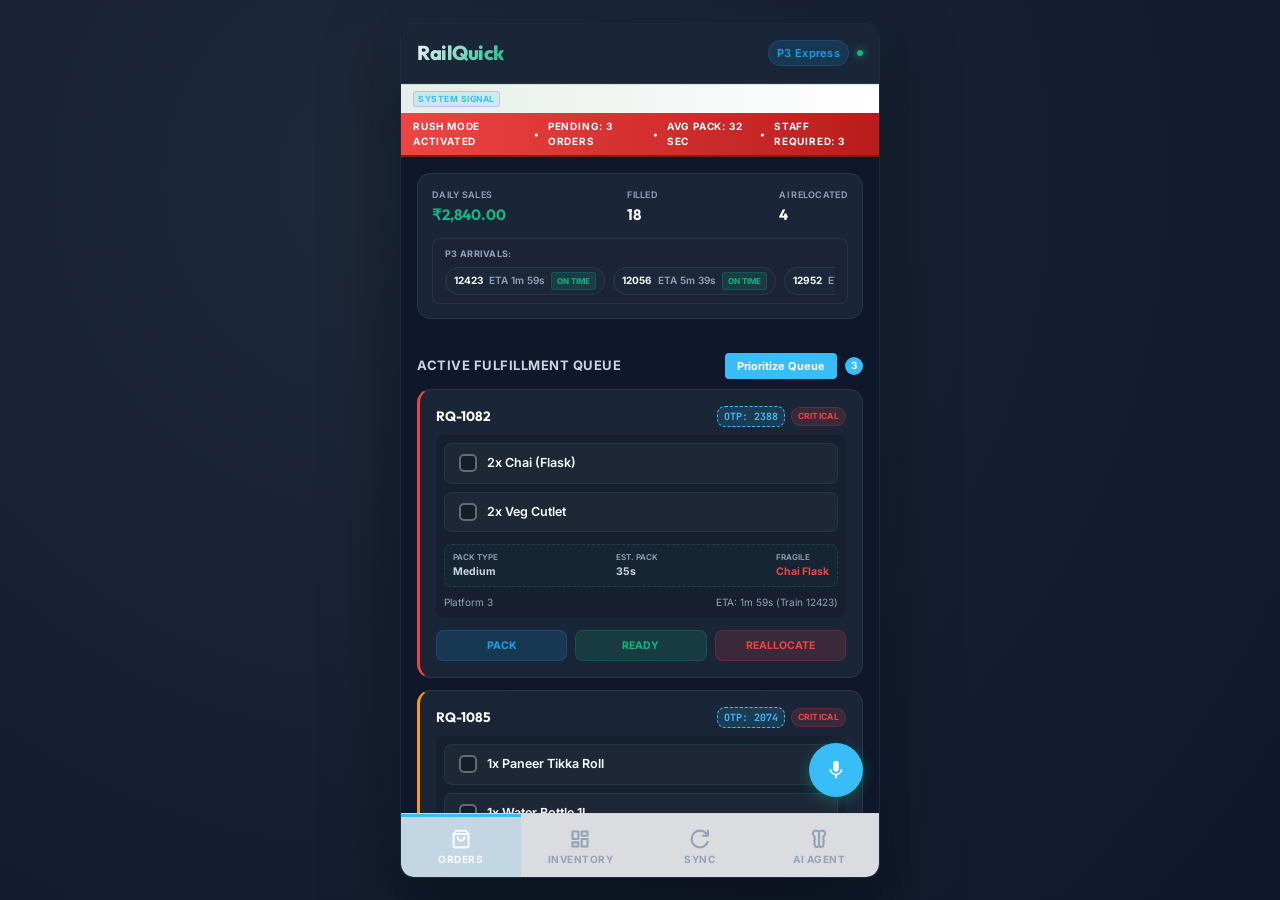
==== commit 7272df12: "Overhaul layout to native Slate theme and implement secure Runner OTP Dispatch verification" ====
--- a/index.html
+++ b/index.html
@@ -12,27 +12,6 @@
 </head>
 <body>
     <div class="app-container">
-        <!-- iOS Status Bar Mockup -->
-        <div class="phone-status-bar">
-            <span id="statusBarClock">12:45</span>
-            <div class="status-bar-center"></div>
-            <div class="status-bar-right">
-                <svg viewBox="0 0 24 24" width="12" height="12" fill="currentColor">
-                    <rect x="2" y="16" width="3" height="5" rx="0.5"></rect>
-                    <rect x="7" y="12" width="3" height="9" rx="0.5"></rect>
-                    <rect x="12" y="8" width="3" height="13" rx="0.5"></rect>
-                    <rect x="17" y="3" width="3" height="18" rx="0.5"></rect>
-                </svg>
-                <svg viewBox="0 0 24 24" width="12" height="12" fill="currentColor">
-                    <path d="M12 21a2 2 0 1 1-4 0 2 2 0 0 1 4 0Zm-7.5-6.5a10.6 10.6 0 0 1 15 0Zm-3-3a14.8 14.8 0 0 1 21 0Z"></path>
-                </svg>
-                <svg viewBox="0 0 24 24" width="14" height="14" fill="currentColor">
-                    <rect x="1" y="6" width="18" height="12" rx="2" fill="none" stroke="currentColor" stroke-width="2"></rect>
-                    <rect x="4" y="9" width="10" height="6" rx="1"></rect>
-                    <path d="M21 9v6" stroke="currentColor" stroke-width="2" stroke-linecap="round"></path>
-                </svg>
-            </div>
-        </div>
 
         <!-- Mobile Top Header -->
         <header class="app-header-mobile">
@@ -468,10 +447,7 @@
                 <span class="nav-lbl">AI Agent</span>
             </button>
         </nav>
-        <!-- Home Indicator Bar -->
-        <div class="phone-home-indicator">
-            <div class="home-bar"></div>
-        </div>
+
     </div>
 
     <!-- Notification Toast Container -->
@@ -535,7 +511,7 @@
 
     <!-- New Order Arrival Popup Modal -->
     <div class="modal" id="orderArrivalModal">
-        <div class="modal-content" style="text-align: center; border: 2px solid var(--accent-purple); box-shadow: 0 0 25px rgba(16, 185, 129, 0.45); max-width: 320px; padding: 22px;">
+        <div class="modal-content" style="text-align: center; border: 2px solid var(--accent-purple); box-shadow: 0 0 25px rgba(56, 189, 248, 0.4); max-width: 320px; padding: 22px;">
             <div class="modal-header" style="justify-content: center; margin-bottom: 8px;">
                 <h3 style="color: var(--accent-purple); font-size: 11px; font-weight: 800; letter-spacing: 1px; text-transform: uppercase; border: none; padding: 0;">Incoming AI Dispatch</h3>
             </div>
@@ -557,7 +533,30 @@
             
             <div class="modal-actions">
                 <button type="button" class="btn-cancel" id="btnRejectOrder" style="background: rgba(239, 68, 68, 0.12); color: #f87171; border: 1px solid rgba(239, 68, 68, 0.25);">REASSIGN</button>
-                <button type="button" class="btn-submit" id="btnAcceptOrder" style="background: var(--accent-purple); box-shadow: 0 0 12px rgba(16, 185, 129, 0.4); color: #ffffff; border: none;">ACCEPT & PACK</button>
+                <button type="button" class="btn-submit" id="btnAcceptOrder" style="background: var(--accent-purple); box-shadow: 0 0 12px rgba(56, 189, 248, 0.3); color: #ffffff; border: none;">ACCEPT & PACK</button>
+            </div>
+        </div>
+    </div>
+
+    <!-- OTP Verification Modal -->
+    <div class="modal" id="otpVerificationModal">
+        <div class="modal-content" style="text-align: center; max-width: 320px; padding: 22px;">
+            <div class="modal-header" style="justify-content: center; margin-bottom: 8px;">
+                <h3 style="color: var(--accent-purple); font-size: 11px; font-weight: 800; letter-spacing: 1px; text-transform: uppercase; border: none; padding: 0;">Runner Verification</h3>
+            </div>
+            <div style="font-size: 26px; margin: 10px 0;" class="order-alert-icon">🔒</div>
+            <h4 style="font-family: var(--font-heading); font-size: 18px; font-weight: 800; color: #ffffff; margin-bottom: 4px; border: none; padding: 0;">Enter Dispatch OTP</h4>
+            <p style="font-size: 11.5px; color: var(--text-secondary); margin-bottom: 12px;" id="otpModalInstructions">Ask the runner for the 4-digit code shown on their device for order <strong id="otpModalOrderId">RQ-1082</strong>.</p>
+            
+            <div style="margin: 16px 0;">
+                <input type="text" id="otpInput" maxlength="4" placeholder="••••" style="font-family: var(--font-mono); font-size: 24px; letter-spacing: 8px; text-align: center; width: 140px; padding: 10px; background: rgba(0,0,0,0.3); border: 2px solid var(--border-color); border-radius: var(--r-sm); color: #ffffff; font-weight: 700; outline: none;">
+            </div>
+            
+            <div id="otpErrorMsg" style="color: var(--accent-red); font-size: 11px; font-weight: 700; margin-bottom: 12px; display: none; height: 16px;">Invalid OTP code. Try again!</div>
+            
+            <div class="modal-actions">
+                <button type="button" class="btn-cancel" id="btnCancelOtp" style="background: rgba(255,255,255,0.06); color: var(--text-secondary); border: 1px solid var(--border-color);">CANCEL</button>
+                <button type="button" class="btn-submit" id="btnVerifyOtp" style="background: var(--accent-purple); color: #ffffff; border: none;">VERIFY DISPATCH</button>
             </div>
         </div>
     </div>
--- a/styles.css
+++ b/styles.css
@@ -3,30 +3,30 @@
    ========================================================================== */
 
 :root {
-    /* Color Palette - Premium Dark Glassmorphic Mint/Emerald Theme */
-    --bg-dark-gray: #050806;             /* Almost black deep forest base */
-    --bg-panel: rgba(15, 25, 20, 0.65);  /* Semi-transparent panel with glass backdrop filter */
-    --bg-card: rgba(25, 40, 32, 0.45);   /* Lighter translucent card background */
-    --bg-hover: rgba(16, 185, 129, 0.15); /* Sleek emerald hover highlight */
+    /* Color Palette - Premium Slate-900 / Sky Blue Theme */
+    --bg-dark-gray: #0f172a;             /* Slate 900 base */
+    --bg-panel: rgba(30, 41, 59, 0.85);  /* Semi-transparent Slate 800 panel with glass backdrop filter */
+    --bg-card: rgba(51, 65, 85, 0.5);    /* Semi-transparent Slate 700 card background */
+    --bg-hover: rgba(56, 189, 248, 0.1);  /* Sky blue hover highlight */
     
-    --border-color: rgba(16, 185, 129, 0.18); /* Translucent emerald border */
-    --border-strong: rgba(16, 185, 129, 0.35); /* Glow-ready emerald border */
+    --border-color: rgba(148, 163, 184, 0.12); /* Translucent slate border */
+    --border-strong: rgba(56, 189, 248, 0.3);  /* Sky blue border glow */
     
-    --text-main: #f0fdf4;       /* Mint white for readability */
-    --text-secondary: #bbf7d0;  /* Pastel sage for details */
-    --text-muted: #86efac;      /* Vibrant mint-gray for labels */
+    --text-main: #f8fafc;       /* Slate 50 for primary readability */
+    --text-secondary: #cbd5e1;  /* Slate 300 for details */
+    --text-muted: #94a3b8;      /* Slate 400 for labels */
     
-    /* Accents - Sleek Neon Emerald and Cyan Highlights */
-    --accent-purple: #10b981; 
-    --accent-purple-soft: rgba(16, 185, 129, 0.15);
-    --accent-blue: #06b6d4;
-    --accent-blue-soft: rgba(6, 182, 212, 0.2);
-    --accent-green: #34d399;
-    --accent-green-soft: rgba(52, 211, 153, 0.2);
-    --accent-red: #f87171;
-    --accent-red-soft: rgba(248, 113, 113, 0.18);
-    --accent-orange: #fbbf24;
-    --accent-orange-soft: rgba(251, 191, 36, 0.18);
+    /* Accents - Premium Sky Blue primary and Slate alerts */
+    --accent-purple: #38bdf8; 
+    --accent-purple-soft: rgba(56, 189, 248, 0.15);
+    --accent-blue: #0ea5e9;
+    --accent-blue-soft: rgba(14, 165, 233, 0.15);
+    --accent-green: #10b981;
+    --accent-green-soft: rgba(16, 185, 129, 0.15);
+    --accent-red: #ef4444;
+    --accent-red-soft: rgba(239, 68, 68, 0.15);
+    --accent-orange: #f59e0b;
+    --accent-orange-soft: rgba(245, 158, 11, 0.15);
 
     /* Fonts */
     --font-ui: 'Inter', -apple-system, BlinkMacSystemFont, sans-serif;
@@ -57,7 +57,7 @@
 }
 
 body {
-    background: radial-gradient(circle at 30% 20%, #15221b 0%, #060a08 100%);
+    background: radial-gradient(circle at 30% 20%, #1e293b 0%, #0f172a 100%);
     color: var(--text-main);
     font-family: var(--font-ui);
     font-size: 14px;
@@ -1417,7 +1417,7 @@
 }
 
 .modal-content {
-    background: rgba(15, 25, 20, 0.85);
+    background: rgba(30, 41, 59, 0.95);
     border: 1px solid var(--border-strong);
     backdrop-filter: var(--backdrop-blur);
     -webkit-backdrop-filter: var(--backdrop-blur);
@@ -1425,14 +1425,14 @@
     width: calc(100% - 32px);
     max-width: 340px;
     padding: 20px;
-    box-shadow: 0 20px 50px rgba(0, 0, 0, 0.5), 0 0 20px rgba(16, 185, 129, 0.15);
+    box-shadow: 0 20px 50px rgba(0, 0, 0, 0.5), 0 0 20px rgba(56, 189, 248, 0.1);
 }
 
 /* Form Input Focus outlines */
 input:focus, select:focus, textarea:focus {
     border-color: var(--accent-purple) !important;
-    box-shadow: 0 0 12px rgba(16, 185, 129, 0.3) !important;
-    background: rgba(10, 18, 14, 0.9) !important;
+    box-shadow: 0 0 12px rgba(56, 189, 248, 0.25) !important;
+    background: rgba(15, 23, 42, 0.9) !important;
 }
 
 .modal-header {
@@ -1961,7 +1961,7 @@
     display: flex;
     flex-direction: column;
     position: relative;
-    box-shadow: 0 0 50px rgba(16, 185, 129, 0.15), 0 0 10px rgba(0,0,0,0.4);
+    box-shadow: 0 10px 40px rgba(56, 189, 248, 0.08), 0 4px 20px rgba(0, 0, 0, 0.4);
     overflow: hidden;
     border-left: 1px solid var(--border-color);
     border-right: 1px solid var(--border-color);
@@ -1970,77 +1970,17 @@
 
 @media (min-width: 481px) {
     .app-container {
-        max-width: 420px;
-        height: min(880px, 95vh);
-        border: 12px solid #111a15;
-        border-radius: 46px;
-        box-shadow: 0 30px 70px rgba(0,0,0,0.85), 
-                    0 0 0 2.5px rgba(16, 185, 129, 0.2), 
-                    0 0 40px rgba(16, 185, 129, 0.15);
+        max-width: 480px;
+        height: min(900px, 95vh);
+        border: 1px solid var(--border-color);
+        border-radius: var(--r-md);
+        box-shadow: 0 30px 70px rgba(0,0,0,0.5), 
+                    0 0 40px rgba(56, 189, 248, 0.05);
         margin: auto;
     }
 }
 
-/* Simulated Smartphone Hardware Add-ons */
-.phone-status-bar {
-    height: 34px;
-    background: var(--bg-panel);
-    backdrop-filter: var(--backdrop-blur);
-    -webkit-backdrop-filter: var(--backdrop-blur);
-    border-bottom: 1px solid rgba(16, 185, 129, 0.05);
-    display: flex;
-    justify-content: space-between;
-    align-items: center;
-    padding: 10px 18px 0;
-    font-size: 11px;
-    font-weight: 700;
-    color: var(--text-main);
-    font-family: var(--font-heading);
-    user-select: none;
-    z-index: 120;
-    flex-shrink: 0;
-    position: relative;
-}
-
-.status-bar-center {
-    width: 90px;
-    height: 18px;
-    background: #000000;
-    border-radius: var(--r-pill);
-    position: absolute;
-    left: 50%;
-    transform: translateX(-50%);
-    top: 6px;
-    box-shadow: inset 0 0 4px rgba(16, 185, 129, 0.25);
-    z-index: 130;
-}
-
-.status-bar-right {
-    display: flex;
-    align-items: center;
-    gap: 6px;
-}
-
-.phone-home-indicator {
-    height: 16px;
-    background: var(--bg-panel);
-    backdrop-filter: var(--backdrop-blur);
-    -webkit-backdrop-filter: var(--backdrop-blur);
-    display: flex;
-    justify-content: center;
-    align-items: center;
-    z-index: 120;
-    flex-shrink: 0;
-    padding-bottom: 6px;
-}
-
-.home-bar {
-    width: 120px;
-    height: 4.5px;
-    background: rgba(240, 253, 244, 0.35);
-    border-radius: var(--r-pill);
-    box-shadow: 0 1px 3px rgba(0,0,0,0.2);
-}
+/* Simulated Smartphone Hardware Add-ons Removed */
 
 .app-header-mobile {
     height: 60px;
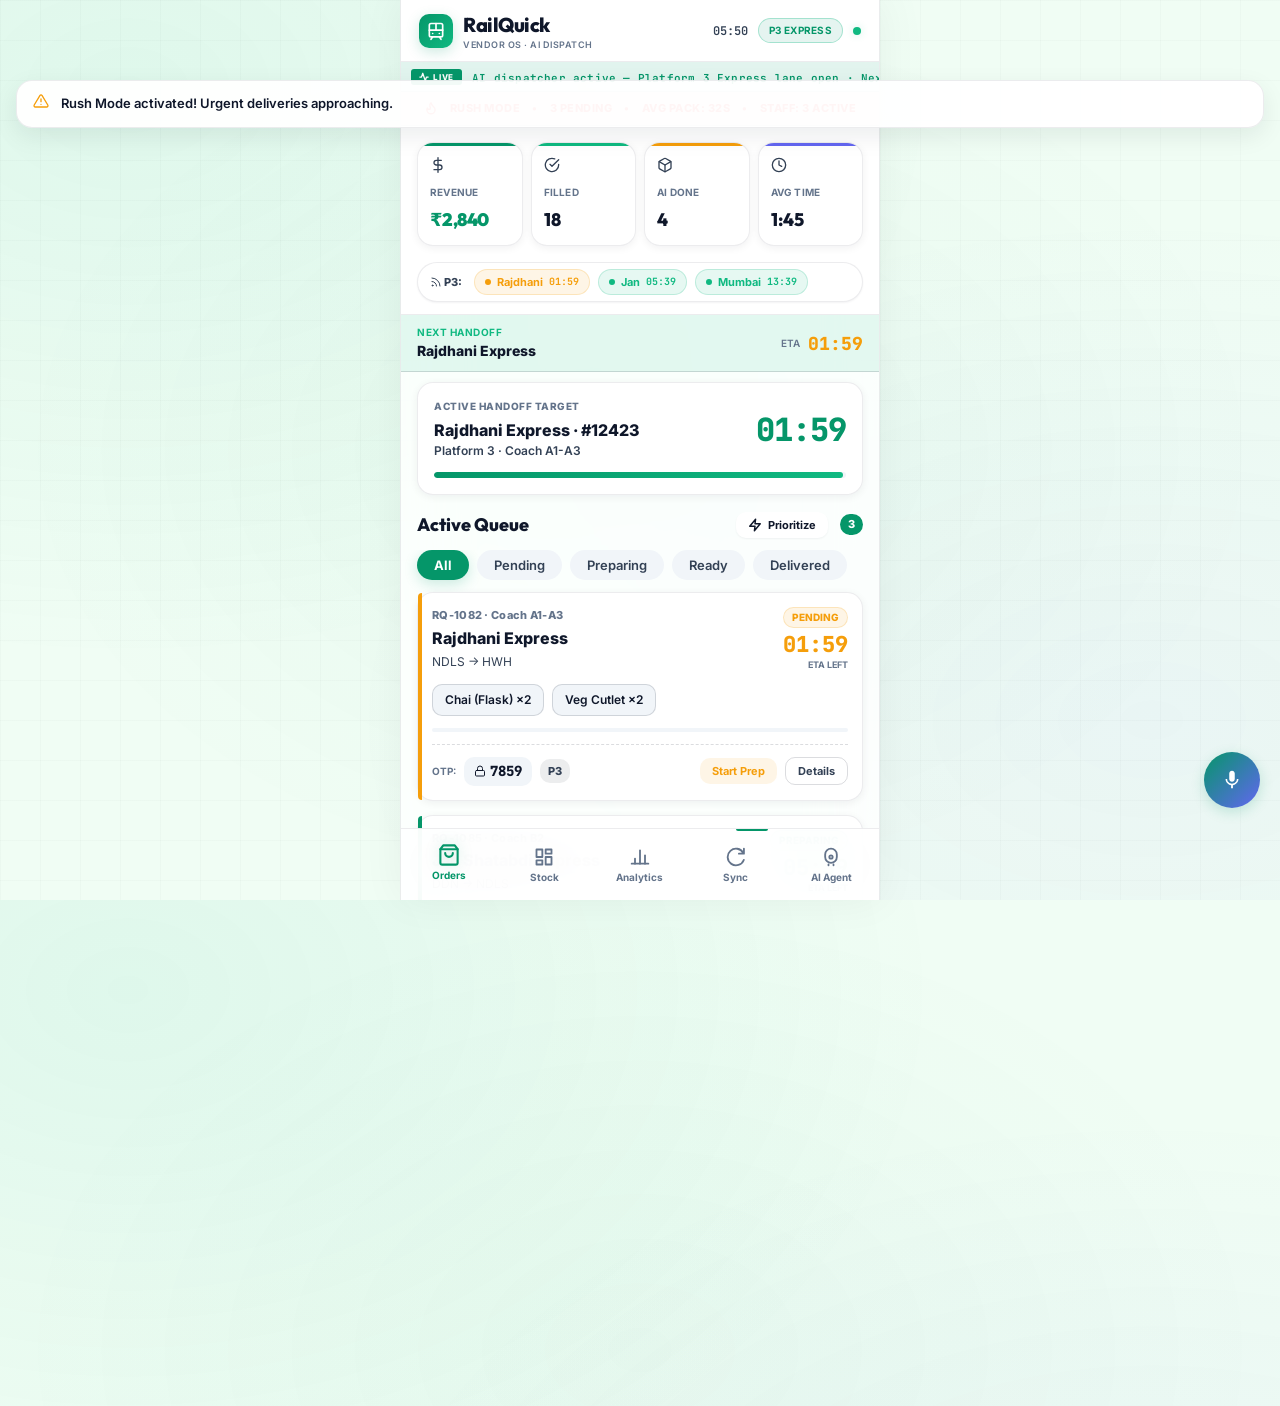
==== commit 9662ea9f: "Enhance UI: Premium Light Theme and replace emojis with SVGs" ====
--- a/index.html
+++ b/index.html
@@ -1,584 +1,822 @@
 <!DOCTYPE html>
-<html lang="en" data-theme="dark">
+<html lang="en">
 <head>
     <meta charset="UTF-8">
-    <meta name="viewport" content="width=device-width, initial-scale=1.0, maximum-scale=1.0, user-scalable=no">
-    <title>RailQuick Vendor POS</title>
-    <!-- Google Fonts -->
+    <meta name="viewport" content="width=device-width, initial-scale=1.0, maximum-scale=1.0, user-scalable=no, viewport-fit=cover">
+    <title>RailQuick — Premium Vendor OS</title>
+    <meta name="description" content="Ultra-premium AI-powered railway platform vendor OS.">
     <link rel="preconnect" href="https://fonts.googleapis.com">
     <link rel="preconnect" href="https://fonts.gstatic.com" crossorigin>
-    <link href="https://fonts.googleapis.com/css2?family=Inter:wght@400;500;600;700&family=Outfit:wght@500;600;700;800&family=JetBrains+Mono:wght@400;500&display=swap" rel="stylesheet">
+    <link href="https://fonts.googleapis.com/css2?family=Inter:wght@400;500;600;700;800&family=Outfit:wght@400;500;600;700;800;900&family=JetBrains+Mono:wght@400;500;600&display=swap" rel="stylesheet">
     <link rel="stylesheet" href="styles.css">
 </head>
 <body>
-    <div class="app-container">
-
-        <!-- Mobile Top Header -->
-        <header class="app-header-mobile">
-            <h1 class="app-brand">RailQuick</h1>
-            <div class="header-right-meta">
-                <span class="stall-badge">P3 Express</span>
-                <span class="status-indicator online"></span>
+<div class="app-container">
+
+    <!-- ===== HEADER ===== -->
+    <header class="app-header-mobile">
+        <div class="header-brand-group">
+            <div class="brand-logo">
+                <svg viewBox="0 0 24 24" width="20" height="20" fill="none" stroke="currentColor" stroke-width="2" stroke-linecap="round" stroke-linejoin="round"><rect x="4" y="3" width="16" height="16" rx="2" ry="2"/><path d="M4 11h16"/><path d="M12 3v8"/><path d="M8 19l-2 3"/><path d="M18 22l-2-3"/><path d="M8 15h0"/><path d="M16 15h0"/></svg>
             </div>
-        </header>
-
-        <!-- Main Content Area -->
-        <div class="main-canvas">
-            <!-- Live Marquee alert banner -->
-            <div class="live-alert-marquee">
-                <span class="marquee-icon">SYSTEM SIGNAL</span>
-                <div class="marquee-text-container">
-                    <span class="marquee-text" id="liveMarqueeText">AI dispatcher scanning schedule master... Platform transfers will auto-reallocate dynamically.</span>
-                </div>
+            <div>
+                <h1 class="app-brand">RailQuick</h1>
+                <div class="brand-tagline">Vendor OS · AI Dispatch</div>
             </div>
-
-            <!-- Dynamic Rush Hour Mode Banner -->
-            <div class="rush-hour-banner" id="rushHourBanner">
-                <span>RUSH MODE ACTIVATED</span>
-                <span>•</span>
-                <span id="rushModeOrders">Pending: 3 orders</span>
-                <span>•</span>
-                <span>Avg Pack: 32 sec</span>
-                <span>•</span>
-                <span>Staff Required: 3</span>
-            </div>
-
-            <!-- Scroll Area for Views -->
-            <main class="app-viewport">
-                <!-- ================= TAB 1: ACTIVE ORDERS ================= -->
-                <section id="tab-orders" class="tab-view active">
-                    <!-- Horizontal summary bar for mobile -->
-                    <div class="horizontal-summary-bar">
-                        <!-- Revenue & Analytics Block -->
-                        <div class="summary-stats-block">
-                            <div class="summary-stat">
-                                <span class="summary-lbl">Daily Sales</span>
-                                <span class="summary-val" id="salesTotalRevenue">₹2,840.00</span>
-                            </div>
-                            <div class="summary-stat">
-                                <span class="summary-lbl">Filled</span>
-                                <span class="summary-val" id="salesOrdersFilled">18</span>
-                            </div>
-                            <div class="summary-stat">
-                                <span class="summary-lbl">AI Relocated</span>
-                                <span class="summary-val" id="salesAiCommissions">4</span>
-                            </div>
-                        </div>
-
-                        <!-- Horizontally scrollable train arrivals ticker -->
-                        <div class="train-ticker-container">
-                            <span class="ticker-title">P3 Arrivals:</span>
-                            <div class="train-ticker-feed" id="upcomingTrainsList">
-                                <!-- Dynamic horizontal train badges go here -->
-                            </div>
-                        </div>
-                    </div>
-
-                    <!-- Active Orders Touch List -->
-                    <div class="orders-section-header">
-                        <h2>Active Fulfillment Queue</h2>
-                        <div style="display: flex; align-items: center; gap: 8px;">
-                            <button class="action-btn primary-btn compact-btn" id="btnAutoPrioritize" style="font-size: 11px; padding: 6px 12px; border-radius: 4px; background: var(--accent-purple); color: #ffffff; cursor: pointer; display: flex; align-items: center; gap: 4px; font-weight: 700;">Prioritize Queue</button>
-                            <span class="orders-count-badge" id="activeOrdersBadge">3</span>
-                        </div>
-                    </div>
-                    
-                    <div class="orders-touch-list" id="active-orders-container">
-                        <!-- Populated dynamically -->
-                    </div>
-                </section>
-
-                <!-- ================= TAB 2: STALL INVENTORY ================= -->
-                <section id="tab-inventory" class="tab-view">
-                    <!-- AI Stock Manager Alert Card -->
-                    <div class="ai-stock-manager-card" id="aiStockManagerAlert">
-                        <h4>AI Stock Alert: Expected Shortage</h4>
-                        <p>Water Bottles stock is low. High demand is expected due to upcoming train arrivals.</p>
-                        <div class="stock-stats-row">
-                            <span>Current Stock: <strong id="aiCurrentBottlesStock">18</strong></span>
-                            <span>•</span>
-                            <span>Expected Demand: <strong>64</strong></span>
-                        </div>
-                        <button class="action-btn primary-btn compact-btn" id="btnAiRefill" style="margin-top: 6px; background: #10b981; color: #ffffff; padding: 4px 10px; border-radius: var(--r-sm); font-size: 11px; cursor: pointer; font-weight: 700; border: 1px solid rgba(0,0,0,0.15);">Refill 50 Bottles</button>
-                    </div>
-
-                    <!-- Search and Add controls -->
-                    <div class="inventory-toolbar" style="margin-top: 15px;">
+        </div>
+        <div class="header-right-meta">
+            <span class="header-time-display" id="headerClock">13:19</span>
+            <span class="stall-badge">P3 Express</span>
+            <span class="status-indicator online" title="Connected"></span>
+        </div>
+    </header>
+
+    <!-- ===== LIVE ALERT MARQUEE ===== -->
+    <div class="live-alert-marquee">
+        <span class="marquee-icon">
+            <svg viewBox="0 0 24 24" width="10" height="10" fill="none" stroke="currentColor" stroke-width="3" stroke-linecap="round" stroke-linejoin="round" style="margin-right:4px;"><polyline points="22 12 18 12 15 21 9 3 6 12 2 12"/></svg>
+            LIVE
+        </span>
+        <div class="marquee-text-container">
+            <span class="marquee-text" id="liveMarqueeText">AI dispatcher active — Platform 3 Express lane open · Next train Rajdhani Express in 2min · Stock Agent: Water Bottle alert triggered · Rush Mode standby</span>
+        </div>
+    </div>
+
+    <!-- ===== RUSH HOUR BANNER ===== -->
+    <div class="rush-hour-banner" id="rushHourBanner">
+        <svg viewBox="0 0 24 24" width="14" height="14" fill="none" stroke="currentColor" stroke-width="2.5" stroke-linecap="round" stroke-linejoin="round"><path d="M8.5 14.5A2.5 2.5 0 0 0 11 12c0-1.38-.5-2-1-3-1.072-2.143-.224-4.054 2-6 .5 2.5 2 4.9 4 6.5 2 1.6 3 3.5 3 5.5a7 7 0 1 1-14 0c0-1.153.433-2.294 1-3a2.5 2.5 0 0 0 2.5 2.5z"/></svg>
+        <span>RUSH MODE</span>
+        <span>•</span>
+        <span id="rushModeOrders">3 Pending</span>
+        <span>•</span>
+        <span>Avg Pack: 32s</span>
+        <span>•</span>
+        <span>Staff: 3 Active</span>
+    </div>
+
+    <!-- ===== MAIN CONTENT ===== -->
+    <div class="main-canvas">
+        <main class="app-viewport custom-scroll">
+
+            <!-- ============================================================
+                 TAB 1: ACTIVE ORDERS
+                 ============================================================ -->
+            <section id="tab-orders" class="tab-view active">
+
+                <!-- KPI Summary Row -->
+                <div class="horizontal-summary-bar">
+                    <div class="kpi-row">
+                        <div class="kpi-card kpi-cyan">
+                            <span class="kpi-icon"><svg viewBox="0 0 24 24" width="16" height="16" fill="none" stroke="currentColor" stroke-width="2" stroke-linecap="round" stroke-linejoin="round"><line x1="12" y1="1" x2="12" y2="23"/><path d="M17 5H9.5a3.5 3.5 0 0 0 0 7h5a3.5 3.5 0 0 1 0 7H6"/></svg></span>
+                            <span class="kpi-label">Revenue</span>
+                            <span class="kpi-value cyan" id="salesTotalRevenue">₹2,840</span>
+                        </div>
+                        <div class="kpi-card kpi-green">
+                            <span class="kpi-icon"><svg viewBox="0 0 24 24" width="16" height="16" fill="none" stroke="currentColor" stroke-width="2" stroke-linecap="round" stroke-linejoin="round"><path d="M22 11.08V12a10 10 0 1 1-5.93-9.14"/><polyline points="22 4 12 14.01 9 11.01"/></svg></span>
+                            <span class="kpi-label">Filled</span>
+                            <span class="kpi-value green" id="salesOrdersFilled">18</span>
+                        </div>
+                        <div class="kpi-card kpi-amber">
+                            <span class="kpi-icon"><svg viewBox="0 0 24 24" width="16" height="16" fill="none" stroke="currentColor" stroke-width="2" stroke-linecap="round" stroke-linejoin="round"><path d="M21 16V8a2 2 0 0 0-1-1.73l-7-4a2 2 0 0 0-2 0l-7 4A2 2 0 0 0 3 8v8a2 2 0 0 0 1 1.73l7 4a2 2 0 0 0 2 0l7-4A2 2 0 0 0 21 16z"/><polyline points="3.27 6.96 12 12.01 20.73 6.96"/><line x1="12" y1="22.08" x2="12" y2="12"/></svg></span>
+                            <span class="kpi-label">AI Done</span>
+                            <span class="kpi-value amber" id="salesAiCommissions">4</span>
+                        </div>
+                        <div class="kpi-card kpi-violet">
+                            <span class="kpi-icon"><svg viewBox="0 0 24 24" width="16" height="16" fill="none" stroke="currentColor" stroke-width="2" stroke-linecap="round" stroke-linejoin="round"><circle cx="12" cy="12" r="10"/><polyline points="12 6 12 12 16 14"/></svg></span>
+                            <span class="kpi-label">Avg Time</span>
+                            <span class="kpi-value violet" id="avgPrepKpi">1:45</span>
+                        </div>
+                    </div>
+
+                    <!-- Train Ticker -->
+                    <div class="train-ticker-container">
+                        <span class="ticker-title">
+                            <svg viewBox="0 0 24 24" width="12" height="12" fill="none" stroke="currentColor" stroke-width="2" stroke-linecap="round" stroke-linejoin="round" style="margin-right:2px; vertical-align:-2px;"><path d="M4 11a9 9 0 0 1 9 9"/><path d="M4 4a16 16 0 0 1 16 16"/><circle cx="5" cy="19" r="1"/></svg>
+                            P3:
+                        </span>
+                        <div class="train-ticker-feed" id="upcomingTrainsList">
+                            <!-- Dynamic badges -->
+                        </div>
+                    </div>
+                </div>
+
+                <!-- Handoff Countdown Timer -->
+                <div class="next-train-strip" id="nextTrainStrip">
+                    <div>
+                        <div class="strip-label">Next Handoff</div>
+                        <div class="strip-train" id="stripTrainName">Rajdhani Express</div>
+                    </div>
+                    <div style="display:flex;align-items:center;gap:8px;">
+                        <span style="font-size:10px;color:var(--text-muted);font-weight:600;">ETA</span>
+                        <div class="strip-eta" id="stripEtaDisplay">02:00</div>
+                    </div>
+                </div>
+
+                <!-- Handoff Timer Widget -->
+                <div style="padding: 10px 16px 0;">
+                    <div class="handoff-timer-card">
+                        <div class="handoff-row">
+                            <div class="handoff-info">
+                                <div class="handoff-label">Active Handoff Target</div>
+                                <div class="handoff-name" id="handoffTrainName">Rajdhani Express · #12423</div>
+                                <div class="handoff-platform">Platform 3 · Coach A1-A3</div>
+                            </div>
+                            <div class="handoff-countdown" id="handoffTimer">02:00</div>
+                        </div>
+                        <div class="handoff-progress">
+                            <div class="handoff-fill" id="handoffFill" style="width:70%"></div>
+                        </div>
+                    </div>
+                </div>
+
+                <!-- Active Orders Header with controls -->
+                <div class="orders-section-header" style="padding-top:16px;">
+                    <h2>Active Queue</h2>
+                    <div class="section-actions">
+                        <button class="btn btn-prioritize" id="btnAutoPrioritize">
+                            <svg viewBox="0 0 24 24" width="14" height="14" fill="none" stroke="currentColor" stroke-width="2.5" stroke-linecap="round" stroke-linejoin="round"><polygon points="13 2 3 14 12 14 11 22 21 10 12 10 13 2"/></svg>
+                            Prioritize
+                        </button>
+                        <span class="orders-count-badge" id="activeOrdersBadge">3</span>
+                    </div>
+                </div>
+
+                <!-- Filter Tabs -->
+                <div class="filter-tabs">
+                    <button class="filter-tab active" data-filter="all">All</button>
+                    <button class="filter-tab" data-filter="Pending">Pending</button>
+                    <button class="filter-tab" data-filter="Preparing">Preparing</button>
+                    <button class="filter-tab" data-filter="Ready">Ready</button>
+                    <button class="filter-tab" data-filter="Delivered">Delivered</button>
+                </div>
+
+                <!-- Order Cards -->
+                <div class="orders-touch-list" id="active-orders-container">
+                    <!-- Rendered by JS -->
+                </div>
+
+                <!-- Scanner Widget -->
+                <div style="padding: 0 14px 16px;">
+                    <div class="scanner-widget" id="scannerWidget">
+                        <div class="scanner-icon-wrap">
+                            <svg viewBox="0 0 24 24" width="20" height="20" fill="none" stroke="currentColor" stroke-width="2" stroke-linecap="round" stroke-linejoin="round"><path d="M3 7V5a2 2 0 0 1 2-2h2"/><path d="M17 3h2a2 2 0 0 1 2 2v2"/><path d="M21 17v2a2 2 0 0 1-2 2h-2"/><path d="M7 21H5a2 2 0 0 1-2-2v-2"/><rect x="7" y="7" width="10" height="10" rx="1"/></svg>
+                        </div>
+                        <div class="scanner-text">
+                            <div class="scanner-title">Scan QR / Barcode</div>
+                            <div class="scanner-desc">Tap to open camera scanner for quick order lookup</div>
+                        </div>
+                        <svg class="scanner-arrow" viewBox="0 0 24 24" width="18" height="18" fill="none" stroke="currentColor" stroke-width="2.5"><path d="M9 18l6-6-6-6"/></svg>
+                    </div>
+                </div>
+
+                <!-- Staff Roster -->
+                <div style="padding: 0 16px 16px;">
+                    <div style="font-size:11px;font-weight:800;color:var(--text-muted);text-transform:uppercase;letter-spacing:0.5px;margin-bottom:8px;display:flex;align-items:center;gap:6px;">
+                        <svg viewBox="0 0 24 24" width="14" height="14" fill="none" stroke="currentColor" stroke-width="2" stroke-linecap="round" stroke-linejoin="round"><path d="M17 21v-2a4 4 0 0 0-4-4H5a4 4 0 0 0-4 4v2"/><circle cx="9" cy="7" r="4"/><path d="M23 21v-2a4 4 0 0 0-3-3.87"/><path d="M16 3.13a4 4 0 0 1 0 7.75"/></svg>
+                        Staff Roster
+                    </div>
+                    <div class="staff-row">
+                        <div class="staff-slot active">
+                            <div class="staff-avatar"><svg viewBox="0 0 24 24" width="18" height="18" fill="none" stroke="currentColor" stroke-width="2" stroke-linecap="round" stroke-linejoin="round"><path d="M20 21v-2a4 4 0 0 0-4-4H8a4 4 0 0 0-4 4v2"/><circle cx="12" cy="7" r="4"/></svg></div>
+                            <div class="staff-name">Ravi</div>
+                            <div class="staff-status-dot"></div>
+                        </div>
+                        <div class="staff-slot busy">
+                            <div class="staff-avatar"><svg viewBox="0 0 24 24" width="18" height="18" fill="none" stroke="currentColor" stroke-width="2" stroke-linecap="round" stroke-linejoin="round"><path d="M20 21v-2a4 4 0 0 0-4-4H8a4 4 0 0 0-4 4v2"/><circle cx="12" cy="7" r="4"/></svg></div>
+                            <div class="staff-name">Priya</div>
+                            <div class="staff-status-dot"></div>
+                        </div>
+                        <div class="staff-slot active">
+                            <div class="staff-avatar"><svg viewBox="0 0 24 24" width="18" height="18" fill="none" stroke="currentColor" stroke-width="2" stroke-linecap="round" stroke-linejoin="round"><path d="M20 21v-2a4 4 0 0 0-4-4H8a4 4 0 0 0-4 4v2"/><circle cx="12" cy="7" r="4"/></svg></div>
+                            <div class="staff-name">Arun</div>
+                            <div class="staff-status-dot"></div>
+                        </div>
+                        <div class="staff-slot offline">
+                            <div class="staff-avatar"><svg viewBox="0 0 24 24" width="18" height="18" fill="none" stroke="currentColor" stroke-width="2" stroke-linecap="round" stroke-linejoin="round"><path d="M20 21v-2a4 4 0 0 0-4-4H8a4 4 0 0 0-4 4v2"/><circle cx="12" cy="7" r="4"/></svg></div>
+                            <div class="staff-name">Neha</div>
+                            <div class="staff-status-dot"></div>
+                        </div>
+                    </div>
+                </div>
+            </section>
+
+            <!-- ============================================================
+                 TAB 2: INVENTORY
+                 ============================================================ -->
+            <section id="tab-inventory" class="tab-view">
+
+                <div class="inventory-header">
+                    <h2>Stock Manager</h2>
+                    <button class="btn btn-solid-cyan btn-sm" id="btnAddNewItem">
+                        <svg viewBox="0 0 24 24" width="14" height="14" fill="none" stroke="currentColor" stroke-width="2" stroke-linecap="round" stroke-linejoin="round"><line x1="12" y1="5" x2="12" y2="19"/><line x1="5" y1="12" x2="19" y2="12"/></svg>
+                        Add Item
+                    </button>
+                </div>
+
+                <!-- AI Alert -->
+                <div class="ai-stock-alert-card" id="aiStockManagerAlert">
+                    <div class="alert-header">
+                        <span class="alert-icon">
+                            <svg viewBox="0 0 24 24" width="16" height="16" fill="none" stroke="currentColor" stroke-width="2.5" stroke-linecap="round" stroke-linejoin="round"><path d="M10.29 3.86L1.82 18a2 2 0 0 0 1.71 3h16.94a2 2 0 0 0 1.71-3L13.71 3.86a2 2 0 0 0-3.42 0z"/><line x1="12" y1="9" x2="12" y2="13"/><line x1="12" y1="17" x2="12.01" y2="17"/></svg>
+                        </span>
+                        <span class="alert-title">AI Stock Alert</span>
+                    </div>
+                    <div class="alert-body">Water Bottles critically low. High demand expected from 3 incoming trains.</div>
+                    <div class="alert-stats">
+                        <span>Current: <strong id="aiCurrentBottlesStock">18</strong> units</span>
+                        <span>Expected Demand: <strong>64</strong> units</span>
+                    </div>
+                    <button class="btn btn-solid-green btn-sm" id="btnAiRefill">
+                        <svg viewBox="0 0 24 24" width="14" height="14" fill="none" stroke="currentColor" stroke-width="2" stroke-linecap="round" stroke-linejoin="round" style="margin-right:4px;"><polyline points="20 6 9 17 4 12"/></svg>
+                        Refill 50 Bottles
+                    </button>
+                </div>
+
+                <!-- Search & Filters -->
+                <div class="inventory-toolbar">
+                    <div class="search-input-wrap">
+                        <svg class="search-icon" viewBox="0 0 24 24" width="14" height="14" fill="none" stroke="currentColor" stroke-width="2.5"><circle cx="11" cy="11" r="8"/><path d="m21 21-4.35-4.35"/></svg>
                         <input type="text" id="inventorySearch" placeholder="Search stock items...">
-                        <button class="action-btn primary-btn compact-btn" id="btnAddNewItem">Add Item</button>
-                    </div>
-
-                    <div class="table-instructions">Double-tap cells to edit values directly. Press Enter to save.</div>
-
-                    <!-- Scrollable table container -->
-                    <div class="notion-table-wrapper" style="margin-top: 10px;">
-                        <table class="notion-table" id="inventoryTable">
-                            <thead>
-                                <tr id="inventoryTableHeaderRow">
-                                    <th data-prop="name">Name</th>
-                                    <th data-prop="category">Category</th>
-                                    <th data-prop="stock">Stock Level</th>
-                                    <th data-prop="price">Price</th>
-                                    <th data-prop="status">Status</th>
-                                    <th id="thAddColumn" class="add-column-header">+ Add Column</th>
-                                    <th>Actions</th>
-                                </tr>
-                            </thead>
-                            <tbody id="inventoryTableBody">
-                                <!-- Dynamic rows -->
-                            </tbody>
-                        </table>
-                    </div>
-                </section>
-
-                <!-- ================= TAB 3: NOTION SYNC DESK ================= -->
-                <section id="tab-sync" class="tab-view">
-                    <div class="sync-grid">
-                        <div class="sync-panel-left">
-                            <div class="sync-card">
-                                <h3>Notion Sync Center</h3>
-                                <p class="sync-desc">Push live vendor sales, stock indices, and active dispatch logs to your cloud Notion databases.</p>
-
-                                <div class="sync-form-group">
-                                    <label>Sync Configuration</label>
-                                    <div class="sync-toggle-row">
-                                        <span class="toggle-lbl">Real Notion API Sync</span>
-                                        <input type="checkbox" id="notionIntegrationMode">
+                    </div>
+                </div>
+
+                <div class="filter-tabs" style="padding-top:0;">
+                    <button class="filter-tab active" data-cat="All">All</button>
+                    <button class="filter-tab" data-cat="Food">Food</button>
+                    <button class="filter-tab" data-cat="Beverage">Beverage</button>
+                    <button class="filter-tab" data-cat="Snack">Snack</button>
+                    <button class="filter-tab" data-cat="Other">Other</button>
+                </div>
+
+                <!-- Inventory Cards -->
+                <div class="inventory-grid" id="inventoryGrid">
+                    <!-- Rendered by JS -->
+                </div>
+
+                <div style="height:20px;"></div>
+            </section>
+
+            <!-- ============================================================
+                 TAB 3: ANALYTICS
+                 ============================================================ -->
+            <section id="tab-analytics" class="tab-view">
+                <div class="analytics-container">
+                    <div class="analytics-header">
+                        <h2>Analytics Hub</h2>
+                        <p>Today's performance · Platform 3 Express</p>
+                    </div>
+
+                    <!-- Revenue Chart Card -->
+                    <div class="chart-card">
+                        <div class="chart-card-header">
+                            <div>
+                                <div class="chart-title">Hourly Revenue</div>
+                                <div class="chart-subtitle">Orders fulfilled per hour</div>
+                            </div>
+                            <div>
+                                <div class="chart-value" id="chartRevTotal">₹2,840</div>
+                                <div class="chart-delta">
+                                    <svg viewBox="0 0 24 24" width="10" height="10" fill="none" stroke="currentColor" stroke-width="3" stroke-linecap="round" stroke-linejoin="round" style="vertical-align: middle;"><line x1="12" y1="19" x2="12" y2="5"/><polyline points="5 12 12 5 19 12"/></svg>
+                                    18% vs yesterday
+                                </div>
+                            </div>
+                        </div>
+                        <div class="bar-chart" id="revenueBarChart">
+                            <!-- Rendered by JS -->
+                        </div>
+                    </div>
+
+                    <!-- Metrics Pill Row -->
+                    <div class="metrics-row">
+                        <div class="metric-pill cyan-accent">
+                            <div class="metric-pill-label">Avg Prep Time</div>
+                            <div class="metric-pill-value cyan">1:45</div>
+                            <div class="metric-pill-sub">Target: 2:00</div>
+                        </div>
+                        <div class="metric-pill green-accent">
+                            <div class="metric-pill-label">Fill Rate</div>
+                            <div class="metric-pill-value green">98.4%</div>
+                            <div class="metric-pill-sub">18 of 18 orders</div>
+                        </div>
+                        <div class="metric-pill amber-accent">
+                            <div class="metric-pill-label">AI Assists</div>
+                            <div class="metric-pill-value amber">4</div>
+                            <div class="metric-pill-sub">Auto-routed today</div>
+                        </div>
+                        <div class="metric-pill violet-accent">
+                            <div class="metric-pill-label">Rating</div>
+                            <div class="metric-pill-value violet">4.9★</div>
+                            <div class="metric-pill-sub">From 12 reviews</div>
+                        </div>
+                    </div>
+
+                    <!-- Order Category Donut -->
+                    <div class="chart-card">
+                        <div class="chart-card-header">
+                            <div>
+                                <div class="chart-title">Order Mix</div>
+                                <div class="chart-subtitle">By category today</div>
+                            </div>
+                        </div>
+                        <div class="donut-wrap">
+                            <svg class="donut-svg" viewBox="0 0 120 120">
+                                <!-- Donut circles -->
+                                <circle cx="60" cy="60" r="40" fill="none" stroke="rgba(148,163,184,0.08)" stroke-width="18"/>
+                                <circle cx="60" cy="60" r="40" fill="none" stroke="#00d4ff" stroke-width="18"
+                                    stroke-dasharray="100 151" stroke-dashoffset="-88" stroke-linecap="round"
+                                    style="transform:rotate(-90deg);transform-origin:60px 60px"/>
+                                <circle cx="60" cy="60" r="40" fill="none" stroke="#00ff88" stroke-width="18"
+                                    stroke-dasharray="56 195" stroke-dashoffset="-188" stroke-linecap="round"
+                                    style="transform:rotate(-90deg);transform-origin:60px 60px"/>
+                                <circle cx="60" cy="60" r="40" fill="none" stroke="#ffb700" stroke-width="18"
+                                    stroke-dasharray="45 206" stroke-dashoffset="-244" stroke-linecap="round"
+                                    style="transform:rotate(-90deg);transform-origin:60px 60px"/>
+                                <text x="60" y="57" text-anchor="middle" fill="#f8fafc" font-size="14" font-weight="800" font-family="Outfit,sans-serif">18</text>
+                                <text x="60" y="70" text-anchor="middle" fill="#64748b" font-size="7" font-weight="600" font-family="Inter,sans-serif">ORDERS</text>
+                            </svg>
+                            <div class="donut-legend">
+                                <div class="legend-item">
+                                    <div class="legend-dot" style="background:var(--neon-cyan)"></div>
+                                    <span class="legend-lbl">Food</span>
+                                    <span class="legend-pct">40%</span>
+                                </div>
+                                <div class="legend-item">
+                                    <div class="legend-dot" style="background:var(--neon-green)"></div>
+                                    <span class="legend-lbl">Beverages</span>
+                                    <span class="legend-pct">22%</span>
+                                </div>
+                                <div class="legend-item">
+                                    <div class="legend-dot" style="background:var(--neon-amber)"></div>
+                                    <span class="legend-lbl">Snacks</span>
+                                    <span class="legend-pct">18%</span>
+                                </div>
+                                <div class="legend-item">
+                                    <div class="legend-dot" style="background:var(--neon-violet)"></div>
+                                    <span class="legend-lbl">Other</span>
+                                    <span class="legend-pct">20%</span>
+                                </div>
+                            </div>
+                        </div>
+                    </div>
+
+                    <!-- Fulfillment Speed Widget -->
+                    <div class="chart-card">
+                        <div class="chart-card-header">
+                            <div>
+                                <div class="chart-title">Fulfillment Speed</div>
+                                <div class="chart-subtitle">Current throughput vs target</div>
+                            </div>
+                        </div>
+                        <div class="speed-widget" style="border:none;padding:4px 0 0;">
+                            <svg class="speed-arc-svg" viewBox="0 0 140 80">
+                                <!-- Background arc -->
+                                <path d="M 10 70 A 60 60 0 0 1 130 70" fill="none" stroke="rgba(148,163,184,0.1)" stroke-width="10" stroke-linecap="round"/>
+                                <!-- Progress arc (78% speed) -->
+                                <path d="M 10 70 A 60 60 0 0 1 130 70" fill="none" stroke="url(#speedGrad)" stroke-width="10" stroke-linecap="round"
+                                    stroke-dasharray="188" stroke-dashoffset="41"/>
+                                <defs>
+                                    <linearGradient id="speedGrad" x1="0%" y1="0%" x2="100%" y2="0%">
+                                        <stop offset="0%" style="stop-color:#00ff88"/>
+                                        <stop offset="70%" style="stop-color:#00d4ff"/>
+                                        <stop offset="100%" style="stop-color:#a855f7"/>
+                                    </linearGradient>
+                                </defs>
+                                <!-- Tick marks -->
+                                <text x="6" y="80" fill="#64748b" font-size="8" font-family="Inter">0</text>
+                                <text x="125" y="80" fill="#64748b" font-size="8" font-family="Inter">MAX</text>
+                                <!-- Needle -->
+                                <line x1="70" y1="70" x2="108" y2="34" stroke="var(--neon-cyan)" stroke-width="2" stroke-linecap="round"/>
+                                <circle cx="70" cy="70" r="5" fill="var(--neon-cyan)" opacity="0.8"/>
+                            </svg>
+                            <div class="flex gap-4" style="width:100%;justify-content:center;gap:24px;">
+                                <div style="text-align:center;">
+                                    <div class="speed-value glow-cyan">78%</div>
+                                    <div class="speed-unit">Efficiency</div>
+                                </div>
+                                <div style="text-align:center;">
+                                    <div class="speed-value" style="color:var(--neon-green);">32s</div>
+                                    <div class="speed-unit">Avg Pack</div>
+                                </div>
+                            </div>
+                        </div>
+                    </div>
+                </div>
+            </section>
+
+            <!-- ============================================================
+                 TAB 4: SYNC / SETTINGS
+                 ============================================================ -->
+            <section id="tab-sync" class="tab-view">
+                <div class="sync-container">
+
+                    <!-- Notion Sync Card -->
+                    <div class="sync-card">
+                        <div class="sync-card-title">
+                            <svg viewBox="0 0 24 24" width="14" height="14" fill="currentColor"><path d="M4 6h16v2H4zm0 5h16v2H4zm0 5h16v2H4z"/></svg>
+                            Notion Sync
+                        </div>
+                        <div class="toggle-row">
+                            <div>
+                                <div class="toggle-label">Real API Sync</div>
+                                <div class="toggle-desc">Enable live Notion database push</div>
+                            </div>
+                            <label class="toggle-switch">
+                                <input type="checkbox" id="notionIntegrationMode">
+                                <span class="toggle-track"></span>
+                            </label>
+                        </div>
+                        <div id="realNotionFields" style="display:none;margin-top:12px;">
+                            <div class="form-field">
+                                <label>Integration Token</label>
+                                <input type="password" class="form-input" id="notionApiKey" placeholder="secret_xxxxxxxxxxxx">
+                            </div>
+                            <div class="form-field">
+                                <label>Orders DB ID</label>
+                                <input type="text" class="form-input" id="notionOrdersDbId" placeholder="32-character database ID">
+                            </div>
+                            <div class="form-field">
+                                <label>Inventory DB ID</label>
+                                <input type="text" class="form-input" id="notionInventoryDbId" placeholder="32-character database ID">
+                            </div>
+                        </div>
+                        <div style="display:flex;flex-direction:column;gap:8px;margin-top:14px;">
+                            <button class="btn btn-solid-cyan btn-full" id="saveSettingsBtn">
+                                <svg viewBox="0 0 24 24" width="16" height="16" fill="none" stroke="currentColor" stroke-width="2" stroke-linecap="round" stroke-linejoin="round" style="margin-right:6px;"><path d="M19 21H5a2 2 0 0 1-2-2V5a2 2 0 0 1 2-2h11l5 5v11a2 2 0 0 1-2 2z"/><polyline points="17 21 17 13 7 13 7 21"/><polyline points="7 3 7 8 15 8"/></svg>
+                                Save Settings
+                            </button>
+                            <button class="btn btn-cyan btn-full" id="notionSyncBtn">
+                                <svg viewBox="0 0 24 24" width="16" height="16" fill="none" stroke="currentColor" stroke-width="2" stroke-linecap="round" stroke-linejoin="round" style="margin-right:6px;"><polyline points="23 4 23 10 17 10"/><polyline points="1 20 1 14 7 14"/><path d="M3.51 9a9 9 0 0 1 14.85-3.36L23 10M1 14l4.64 4.36A9 9 0 0 0 20.49 15"/></svg>
+                                Push Sync to Notion
+                            </button>
+                            <button class="btn btn-solid-green btn-full" id="btnOneTapReport">
+                                <svg viewBox="0 0 24 24" width="16" height="16" fill="none" stroke="currentColor" stroke-width="2" stroke-linecap="round" stroke-linejoin="round" style="margin-right:6px;"><line x1="18" y1="20" x2="18" y2="10"/><line x1="12" y1="20" x2="12" y2="4"/><line x1="6" y1="20" x2="6" y2="14"/></svg>
+                                One-Tap Daily Report
+                            </button>
+                        </div>
+                    </div>
+
+                    <!-- Performance Card -->
+                    <div class="sync-card">
+                        <div class="sync-card-title">
+                            <svg viewBox="0 0 24 24" width="14" height="14" fill="none" stroke="currentColor" stroke-width="2"><polyline points="22,12 18,12 15,21 9,3 6,12 2,12"/></svg>
+                            Fulfillment Metrics
+                        </div>
+                        <div class="perf-stat-grid">
+                            <div class="perf-stat">
+                                <div class="perf-stat-val" id="avgPrepTimeVal">1:45</div>
+                                <div class="perf-stat-lbl">Avg Prep</div>
+                            </div>
+                            <div class="perf-stat">
+                                <div class="perf-stat-val" style="color:var(--neon-green);">98.4%</div>
+                                <div class="perf-stat-lbl">Fill Rate</div>
+                            </div>
+                            <div class="perf-stat">
+                                <div class="perf-stat-val" style="color:var(--neon-amber);">4.9★</div>
+                                <div class="perf-stat-lbl">Rating</div>
+                            </div>
+                        </div>
+                    </div>
+
+                    <!-- Console -->
+                    <div class="console-card scanline">
+                        <div class="console-header">
+                            <span class="console-title">▶ Notion Database Logs</span>
+                            <button class="btn btn-xs btn-ghost" id="btnClearTerminal">Clear</button>
+                        </div>
+                        <div class="console-body" id="apiTerminalBody">
+                            <span class="terminal-line system">[ RAILQUICK OS ] Console initialized. Sync to inspect JSON payloads.</span>
+                        </div>
+                    </div>
+
+                    <!-- Daily Report -->
+                    <div class="sync-card">
+                        <div class="sync-card-title">
+                            <svg viewBox="0 0 24 24" width="14" height="14" fill="none" stroke="currentColor" stroke-width="2" stroke-linecap="round" stroke-linejoin="round"><path d="M14 2H6a2 2 0 0 0-2 2v16a2 2 0 0 0 2 2h12a2 2 0 0 0 2-2V8z"/><polyline points="14 2 14 8 20 8"/><line x1="16" y1="13" x2="8" y2="13"/><line x1="16" y1="17" x2="8" y2="17"/><polyline points="10 9 9 9 8 9"/></svg>
+                            Daily Report Generator
+                        </div>
+                        <button class="btn btn-amber btn-full" id="btnTriggerDailyReport" style="margin-bottom:10px;">
+                            <svg viewBox="0 0 24 24" width="16" height="16" fill="none" stroke="currentColor" stroke-width="2.5" stroke-linecap="round" stroke-linejoin="round" style="margin-right:6px;"><polygon points="13 2 3 14 12 14 11 22 21 10 12 10 13 2"/></svg>
+                            Generate AI Summary
+                        </button>
+                        <div style="display:flex;justify-content:space-between;align-items:center;margin-bottom:6px;">
+                            <span style="font-size:10px;font-weight:700;color:var(--text-muted);text-transform:uppercase;">Preview Output</span>
+                            <button class="btn btn-xs btn-ghost" id="btnCopyNote">Copy</button>
+                        </div>
+                        <div class="report-output" id="editorContent">
+                            <p style="color:var(--text-muted);font-style:italic;">Tap "Generate AI Summary" to compile today's data...</p>
+                        </div>
+                        <button class="btn btn-solid-green btn-full" id="btnPushReportToNotion" style="margin-top:10px;">
+                            <svg viewBox="0 0 24 24" width="16" height="16" fill="none" stroke="currentColor" stroke-width="2" stroke-linecap="round" stroke-linejoin="round" style="margin-right:6px;"><path d="M21.5 2v6h-6M21.34 15.57a10 10 0 1 1-.57-8.38l.73-2.73"/></svg>
+                            Push to Notion
+                        </button>
+                    </div>
+
+                </div>
+            </section>
+
+            <!-- ============================================================
+                 TAB 5: AI ASSISTANT
+                 ============================================================ -->
+            <section id="tab-ai" class="tab-view">
+                <div class="ai-container">
+
+                    <!-- AI Voice Desk -->
+                    <div class="ai-orb-wrap">
+                        <div class="orb-container" id="aiAssistantOrbContainer">
+                            <div class="orb-ring orb-ring-1"></div>
+                            <div class="orb-ring orb-ring-2"></div>
+                            <div class="orb-ring orb-ring-3"></div>
+                            <div class="orb-core" id="btnVoiceMic">
+                                <svg viewBox="0 0 24 24" width="22" height="22" fill="none" stroke="currentColor" stroke-width="2" stroke-linecap="round" stroke-linejoin="round"><path d="M12 1a3 3 0 0 0-3 3v8a3 3 0 0 0 6 0V4a3 3 0 0 0-3-3z"/><path d="M19 10v2a7 7 0 0 1-14 0v-2"/><line x1="12" y1="19" x2="12" y2="23"/><line x1="8" y1="23" x2="16" y2="23"/></svg>
+                            </div>
+                        </div>
+                        <div class="orb-status" id="voiceStatus">Tap to Speak</div>
+                        <div class="audio-wave" id="audioWaveContainer">
+                            <div class="wave-bar"></div>
+                            <div class="wave-bar"></div>
+                            <div class="wave-bar"></div>
+                            <div class="wave-bar"></div>
+                            <div class="wave-bar"></div>
+                            <div class="wave-bar"></div>
+                            <div class="wave-bar"></div>
+                            <div class="wave-bar"></div>
+                            <div class="wave-bar"></div>
+                        </div>
+                        <div class="chat-thread custom-scroll" id="voiceChatThread">
+                            <div class="chat-bubble ai">Greetings. RailQuick AI Assistant is online. How can I optimize your workflow today?</div>
+                        </div>
+                        <div class="quick-chips" id="voiceCommandChips">
+                            <button class="quick-chip" data-query="prioritize orders">
+                                <svg viewBox="0 0 24 24" width="12" height="12" fill="none" stroke="currentColor" stroke-width="2.5" stroke-linecap="round" stroke-linejoin="round" style="margin-right:4px;"><polygon points="13 2 3 14 12 14 11 22 21 10 12 10 13 2"/></svg>
+                                Prioritize queue
+                            </button>
+                            <button class="quick-chip" data-query="check trains">
+                                <svg viewBox="0 0 24 24" width="12" height="12" fill="none" stroke="currentColor" stroke-width="2" stroke-linecap="round" stroke-linejoin="round" style="margin-right:4px;"><rect x="4" y="3" width="16" height="16" rx="2" ry="2"/><path d="M4 11h16"/><path d="M12 3v8"/><path d="M8 19l-2 3"/><path d="M18 22l-2-3"/></svg>
+                                Train status
+                            </button>
+                            <button class="quick-chip" data-query="stock status">
+                                <svg viewBox="0 0 24 24" width="12" height="12" fill="none" stroke="currentColor" stroke-width="2" stroke-linecap="round" stroke-linejoin="round" style="margin-right:4px;"><path d="M21 16V8a2 2 0 0 0-1-1.73l-7-4a2 2 0 0 0-2 0l-7 4A2 2 0 0 0 3 8v8a2 2 0 0 0 1 1.73l7 4a2 2 0 0 0 2 0l7-4A2 2 0 0 0 21 16z"/><polyline points="3.27 6.96 12 12.01 20.73 6.96"/><line x1="12" y1="22.08" x2="12" y2="12"/></svg>
+                                Stock check
+                            </button>
+                            <button class="quick-chip" data-query="daily revenue">
+                                <svg viewBox="0 0 24 24" width="12" height="12" fill="none" stroke="currentColor" stroke-width="2" stroke-linecap="round" stroke-linejoin="round" style="margin-right:4px;"><line x1="12" y1="1" x2="12" y2="23"/><path d="M17 5H9.5a3.5 3.5 0 0 0 0 7h5a3.5 3.5 0 0 1 0 7H6"/></svg>
+                                Today's revenue
+                            </button>
+                            <button class="quick-chip" data-query="rush mode">
+                                <svg viewBox="0 0 24 24" width="12" height="12" fill="none" stroke="currentColor" stroke-width="2" stroke-linecap="round" stroke-linejoin="round" style="margin-right:4px;"><path d="M8.5 14.5A2.5 2.5 0 0 0 11 12c0-1.38-.5-2-1-3-1.072-2.143-.224-4.054 2-6 .5 2.5 2 4.9 4 6.5 2 1.6 3 3.5 3 5.5a7 7 0 1 1-14 0c0-1.153.433-2.294 1-3a2.5 2.5 0 0 0 2.5 2.5z"/></svg>
+                                Activate rush
+                            </button>
+                        </div>
+                    </div>
+
+                    <!-- Platform Schematic Map -->
+                    <div class="platform-map-card">
+                        <div class="platform-map-title">
+                            <span class="status-indicator online" style="flex-shrink:0;"></span>
+                            Platform Schematic Map
+                        </div>
+
+                        <div id="platformRows">
+                            <div class="platform-row">
+                                <span class="plat-num">P1</span>
+                                <div class="plat-track"><div class="train-slot" id="train-slot-1" style="background:var(--neon-violet)"></div></div>
+                                <span class="plat-label">Partner</span>
+                            </div>
+                            <div class="platform-row">
+                                <span class="plat-num">P2</span>
+                                <div class="plat-track"><div class="train-slot" id="train-slot-2" style="background:var(--neon-amber)"></div></div>
+                                <span class="plat-label">Partner</span>
+                            </div>
+                            <div class="platform-row our-stall">
+                                <span class="plat-num">P3</span>
+                                <div class="plat-track"><div class="train-slot" id="train-slot-3" style="background:var(--neon-cyan)"></div></div>
+                                <span class="plat-label" style="display:flex;align-items:center;gap:4px;">
+                                    <svg viewBox="0 0 24 24" width="10" height="10" fill="currentColor" stroke="currentColor" stroke-width="2" stroke-linecap="round" stroke-linejoin="round"><polygon points="12 2 15.09 8.26 22 9.27 17 14.14 18.18 21.02 12 17.77 5.82 21.02 7 14.14 2 9.27 8.91 8.26 12 2"/></svg>
+                                    Our Stall
+                                </span>
+                            </div>
+                            <div class="platform-row">
+                                <span class="plat-num">P4</span>
+                                <div class="plat-track"><div class="train-slot" id="train-slot-4" style="background:var(--neon-green)"></div></div>
+                                <span class="plat-label">Partner</span>
+                            </div>
+                            <div class="platform-row">
+                                <span class="plat-num">P5</span>
+                                <div class="plat-track"><div class="train-slot" id="train-slot-5" style="background:var(--neon-red)"></div></div>
+                                <span class="plat-label">Partner</span>
+                            </div>
+                        </div>
+
+                        <div class="console-body scanline" id="relocationLogs" style="border:1px solid rgba(0,212,255,0.12);border-radius:var(--r-sm);margin-top:10px;background:rgba(0,10,20,0.5);">
+                            <span class="terminal-line system">Router ready. Listening to Station Master signals...</span>
+                        </div>
+                    </div>
+
+                    <!-- Live Radar -->
+                    <div class="platform-map-card">
+                        <div class="platform-map-title">
+                            <span style="color:var(--neon-red);animation:pulse-green 1s ease-in-out infinite;display:inline-block;width:8px;height:8px;border-radius:50%;background:var(--neon-red);"></span>
+                            Live Transit Radar
+                        </div>
+                        <div class="radar-wrapper">
+                            <div class="radar-track"></div>
+                            <div class="radar-station-marker" title="Platform 3 — Our Stall"></div>
+                            <div class="radar-train-dot" id="radar-train-12423" style="left:10%;background:var(--neon-red);">1</div>
+                            <div class="radar-train-dot" id="radar-train-12056" style="left:42%;background:var(--neon-amber);">2</div>
+                            <div class="radar-train-dot" id="radar-train-12952" style="left:70%;background:var(--neon-cyan);">3</div>
+                        </div>
+                        <div class="radar-labels">
+                            <span>2.0 km</span>
+                            <span>1.0 km</span>
+                            <span>Platform 3 ▲</span>
+                        </div>
+                    </div>
+
+                    <!-- AI Agent Monitor -->
+                    <div class="platform-map-card">
+                        <div class="platform-map-title">
+                            <span class="status-indicator online" style="flex-shrink:0;"></span>
+                            AI Agent Node Monitor
+                        </div>
+                        <div class="agents-grid">
+                            <div class="agent-node">
+                                <div class="agent-left">
+                                    <div class="agent-indicator active" style="background:var(--neon-green);"></div>
+                                    <div>
+                                        <div class="agent-name">Prioritizer Agent</div>
+                                        <div class="agent-desc">Smart order queue sorting</div>
                                     </div>
-                                    <span class="mode-descriptor-lbl" id="integrationModeLabel">Mock Sync (Interactive Console)</span>
-                                </div>
-
-                                <!-- Real API fields -->
-                                <div id="realNotionFields" style="display: none;">
-                                    <div class="form-group-mobile">
-                                        <label for="notionApiKey">Integration Token</label>
-                                        <input type="password" id="notionApiKey" placeholder="secret_xxxxxxxxxxxxxxxxxxxxxxxx">
+                                </div>
+                                <span class="agent-badge active" id="agent-status-prioritizer">ACTIVE</span>
+                            </div>
+                            <div class="agent-node">
+                                <div class="agent-left">
+                                    <div class="agent-indicator idle" id="agent-dot-router"></div>
+                                    <div>
+                                        <div class="agent-name">Routing Agent</div>
+                                        <div class="agent-desc">Platform reallocation engine</div>
                                     </div>
-                                    <div class="form-group-mobile">
-                                        <label for="notionOrdersDbId">Orders Database ID</label>
-                                        <input type="text" id="notionOrdersDbId" placeholder="32-character ID">
+                                </div>
+                                <span class="agent-badge idle" id="agent-status-router">IDLE</span>
+                            </div>
+                            <div class="agent-node">
+                                <div class="agent-left">
+                                    <div class="agent-indicator monitoring" id="agent-dot-stock"></div>
+                                    <div>
+                                        <div class="agent-name">Stock Agent</div>
+                                        <div class="agent-desc">Live inventory sentinel</div>
                                     </div>
-                                    <div class="form-group-mobile">
-                                        <label for="notionInventoryDbId">Inventory Database ID</label>
-                                        <input type="text" id="notionInventoryDbId" placeholder="32-character ID">
+                                </div>
+                                <span class="agent-badge monitoring" id="agent-status-stock">MONITORING</span>
+                            </div>
+                            <div class="agent-node">
+                                <div class="agent-left">
+                                    <div class="agent-indicator" id="agent-dot-forecast" style="background:var(--neon-violet);animation:pulse-amber 2s ease-in-out infinite;"></div>
+                                    <div>
+                                        <div class="agent-name">Demand Forecaster</div>
+                                        <div class="agent-desc">Train-based demand prediction</div>
                                     </div>
-                                    <div class="form-group-mobile">
-                                        <label for="notionParentPageId">Notes Parent ID</label>
-                                        <input type="text" id="notionParentPageId" placeholder="32-character ID">
-                                    </div>
-                                </div>
-
-                                <div class="sync-actions-mobile">
-                                    <button class="action-btn primary-btn block-btn" id="saveSettingsBtn">Save Keys</button>
-                                    <button class="action-btn secondary-btn block-btn" id="notionSyncBtn" style="margin-top: 10px;">Push Sync to Notion</button>
-                                    <button class="action-btn block-btn" id="btnOneTapReport" style="margin-top: 10px; background: #10b981; color: #ffffff; cursor: pointer; font-weight: 700; border: 1px solid rgba(0,0,0,0.15); display: flex; align-items: center; justify-content: center; gap: 6px;">One-Tap Daily Report</button>
-                                </div>
-                            </div>
-                        </div>
-
-                        <div class="sync-panel-right">
-                            <!-- Fulfillment Performance Card -->
-                            <div class="performance-card" style="background: var(--bg-panel); border: 1px solid var(--border-color); border-radius: var(--r-md); padding: 18px; box-shadow: var(--shadow-sm); margin-bottom: 16px;">
-                                <h3 style="font-weight: 700; font-family: var(--font-heading); font-size: 14px; color: var(--text-main); text-transform: uppercase; letter-spacing: 0.5px; border-bottom: 1px solid var(--border-color); padding-bottom: 6px; margin-bottom: 12px;">Fulfillment Metrics</h3>
-                                
-                                <div class="stats-mini-row" style="display: flex; justify-content: space-between; margin-bottom: 14px; gap: 10px;">
-                                    <div class="metric-box" style="text-align: center; flex: 1; border-right: 1px solid var(--border-color); padding-right: 8px;">
-                                        <div style="font-size: 9px; color: var(--text-muted); font-weight: 600; text-transform: uppercase;">Avg Prep Time</div>
-                                        <div style="font-size: 16px; font-weight: 800; color: var(--text-main); margin-top: 4px;" id="avgPrepTimeVal">1m 45s</div>
-                                    </div>
-                                    <div class="metric-box" style="text-align: center; flex: 1; padding-left: 8px;">
-                                        <div style="font-size: 9px; color: var(--text-muted); font-weight: 600; text-transform: uppercase;">Satisfaction Rate</div>
-                                        <div style="font-size: 16px; font-weight: 800; color: var(--accent-purple); margin-top: 4px;">98.4%</div>
-                                    </div>
-                                </div>
-
-                                <div class="chart-title" style="font-size: 9px; color: var(--text-muted); font-weight: 700; text-transform: uppercase; margin-bottom: 8px; letter-spacing: 0.3px;">Order Volume (Hourly)</div>
-                                <div class="bar-chart-container" style="display: flex; align-items: flex-end; justify-content: space-around; height: 80px; background: rgba(0,0,0,0.01); border-bottom: 2px solid var(--border-color); padding: 4px 10px; margin-bottom: 6px;">
-                                    <div class="chart-bar-wrap" style="display: flex; flex-direction: column; align-items: center; flex: 1;">
-                                        <div class="chart-bar" id="chart-bar-9" style="width: 12px; height: 35%; background: var(--border-strong); border-radius: 3px 3px 0 0; transition: height 0.5s ease;"></div>
-                                        <span style="font-size: 8px; color: var(--text-muted); margin-top: 4px;">09:00</span>
-                                    </div>
-                                    <div class="chart-bar-wrap" style="display: flex; flex-direction: column; align-items: center; flex: 1;">
-                                        <div class="chart-bar" id="chart-bar-10" style="width: 12px; height: 60%; background: var(--border-strong); border-radius: 3px 3px 0 0; transition: height 0.5s ease;"></div>
-                                        <span style="font-size: 8px; color: var(--text-muted); margin-top: 4px;">10:00</span>
-                                    </div>
-                                    <div class="chart-bar-wrap" style="display: flex; flex-direction: column; align-items: center; flex: 1;">
-                                        <div class="chart-bar" id="chart-bar-11" style="width: 12px; height: 85%; background: var(--accent-purple); border-radius: 3px 3px 0 0; transition: height 0.5s ease;"></div>
-                                        <span style="font-size: 8px; color: var(--text-muted); margin-top: 4px;">11:00</span>
-                                    </div>
-                                    <div class="chart-bar-wrap" style="display: flex; flex-direction: column; align-items: center; flex: 1;">
-                                        <div class="chart-bar" id="chart-bar-12" style="width: 12px; height: 45%; background: var(--border-strong); border-radius: 3px 3px 0 0; transition: height 0.5s ease;"></div>
-                                        <span style="font-size: 8px; color: var(--text-muted); margin-top: 4px;">12:00</span>
-                                    </div>
-                                </div>
-                            </div>
-                            
-                            <!-- Interactive Notion CLI Console -->
-                            <div class="mobile-console-card">
-                                <div class="console-card-header">
-                                    <span class="console-title">Notion Database Logs</span>
-                                    <button class="console-clear-btn" id="btnClearTerminal">Clear</button>
-                                </div>
-                                <div class="console-body" id="apiTerminalBody">
-                                    <div class="terminal-line system">Console ready. Sync databases to inspect raw JSON payloads.</div>
-                                </div>
-                            </div>
-                        </div>
-                    </div>
-                </section>
-
-                <!-- ================= TAB 4: DEDICATED AI ASSISTANT TAB ================= -->
-                <section id="tab-ai" class="tab-view">
-                    <div class="ai-tab-container" style="padding: 16px; display: flex; flex-direction: column; gap: 16px;">
-                        <!-- AI Voice Desk Card -->
-                        <div class="ai-voice-card" style="background: var(--bg-panel); border: 1px solid var(--border-color); border-radius: var(--r-md); padding: 18px; box-shadow: var(--shadow-sm);">
-                            <h3 style="margin-bottom: 12px; font-weight: 700; font-family: var(--font-heading); font-size: 15px; color: var(--text-main); text-transform: uppercase; letter-spacing: 0.5px; border-bottom: 1px solid var(--border-color); padding-bottom: 8px;">AI Voice Desk</h3>
-                            
-                            <!-- Siri/Gemini Pulsing Orb Assistant -->
-                            <div class="ai-assistant-orb-container" id="aiAssistantOrbContainer">
-                                <div class="orb-pulse-ring-1"></div>
-                                <div class="orb-pulse-ring-2"></div>
-                                <div class="orb-ring-outer"></div>
-                                <div class="orb-ring-inner"></div>
-                                <div class="ai-assistant-orb" id="btnVoiceMic" title="Tap to speak"></div>
-                            </div>
-                            
-                            <div class="voice-status-wrapper" style="display: flex; flex-direction: column; align-items: center; justify-content: center; gap: 4px; margin-bottom: 12px;">
-                                <div class="voice-status" id="voiceStatus" style="font-size: 11.5px; color: var(--text-muted); font-weight: 700; text-transform: uppercase; letter-spacing: 0.5px;">Tap the Orb to Speak</div>
-                            </div>
-
-                            <!-- Visual sound wave container -->
-                            <div class="audio-wave-container" id="audioWaveContainer" style="display: flex; align-items: center; justify-content: center; gap: 6px; height: 32px; margin-bottom: 12px; background: rgba(0, 0, 0, 0.02); border-radius: var(--r-sm); border: 1px dashed var(--border-color); padding: 4px;">
-                                <div class="audio-wave-bar" style="width: 4px; height: 10px; background: var(--accent-purple); border-radius: var(--r-pill); transition: height 0.15s ease;"></div>
-                                <div class="audio-wave-bar" style="width: 4px; height: 10px; background: var(--accent-purple); border-radius: var(--r-pill); transition: height 0.15s ease;"></div>
-                                <div class="audio-wave-bar" style="width: 4px; height: 10px; background: var(--accent-purple); border-radius: var(--r-pill); transition: height 0.15s ease;"></div>
-                                <div class="audio-wave-bar" style="width: 4px; height: 10px; background: var(--accent-purple); border-radius: var(--r-pill); transition: height 0.15s ease;"></div>
-                                <div class="audio-wave-bar" style="width: 4px; height: 10px; background: var(--accent-purple); border-radius: var(--r-pill); transition: height 0.15s ease;"></div>
-                                <div class="audio-wave-bar" style="width: 4px; height: 10px; background: var(--accent-purple); border-radius: var(--r-pill); transition: height 0.15s ease;"></div>
-                                <div class="audio-wave-bar" style="width: 4px; height: 10px; background: var(--accent-purple); border-radius: var(--r-pill); transition: height 0.15s ease;"></div>
-                                <div class="audio-wave-bar" style="width: 4px; height: 10px; background: var(--accent-purple); border-radius: var(--r-pill); transition: height 0.15s ease;"></div>
-                                <div class="audio-wave-bar" style="width: 4px; height: 10px; background: var(--accent-purple); border-radius: var(--r-pill); transition: height 0.15s ease;"></div>
-                                <div class="audio-wave-bar" style="width: 4px; height: 10px; background: var(--accent-purple); border-radius: var(--r-pill); transition: height 0.15s ease;"></div>
-                            </div>
-
-                            <!-- Conversational chat thread log container -->
-                            <div class="voice-chat-thread" id="voiceChatThread" style="display: flex; flex-direction: column; gap: 8px; max-height: 180px; min-height: 130px; overflow-y: auto; background: var(--bg-card); border: 1px solid var(--border-color); border-radius: var(--r-sm); padding: 12px; margin-bottom: 12px; scroll-behavior: smooth;">
-                                <!-- Bubbles injected dynamically -->
-                            </div>
-
-                            <!-- Command Quick-Chips -->
-                            <div class="voice-command-chips" style="display: flex; flex-wrap: wrap; gap: 6px; margin-bottom: 12px;">
-                                <button class="voice-chip" data-query="prioritize orders" style="font-size: 11px; padding: 6px 12px; border-radius: var(--r-pill); border: 1px solid var(--border-strong); background: rgba(16, 185, 129, 0.05); color: var(--accent-purple); font-weight: 700; cursor: pointer; transition: all 0.2s ease;">Pehle kya banaye?</button>
-                                <button class="voice-chip" data-query="check trains" style="font-size: 11px; padding: 6px 12px; border-radius: var(--r-pill); border: 1px solid var(--border-color); background: var(--bg-panel); color: var(--text-secondary); font-weight: 600; cursor: pointer; transition: all 0.2s ease;">Train kab aayegi?</button>
-                                <button class="voice-chip" data-query="stock status" style="font-size: 11px; padding: 6px 12px; border-radius: var(--r-pill); border: 1px solid var(--border-color); background: var(--bg-panel); color: var(--text-secondary); font-weight: 600; cursor: pointer; transition: all 0.2s ease;">Stock low hai kya?</button>
-                                <button class="voice-chip" data-query="hello" style="font-size: 11px; padding: 6px 12px; border-radius: var(--r-pill); border: 1px solid var(--border-color); background: var(--bg-panel); color: var(--text-secondary); font-weight: 600; cursor: pointer; transition: all 0.2s ease;">Namaste AI</button>
-                            </div>
-
-                            <div class="voice-hints-row" style="font-size: 11px; color: var(--text-muted); display: flex; flex-direction: column; gap: 4px; background: rgba(0,0,0,0.01); padding: 8px 10px; border-radius: var(--r-sm); border: 1px solid var(--border-color);">
-                                <span style="font-weight:700;">Suggested Commands:</span>
-                                <span>- "prioritize orders" (Pehle konsa banaye?)</span>
-                                <span>- "check trains" (Timetable schedules)</span>
-                                <span>- "stock status" (Inventory healthcheck)</span>
-                            </div>
-                        </div>
-
-                        <!-- Platform Map Schematic Card -->
-                        <div class="ai-map-card" style="background: var(--bg-panel); border: 1px solid var(--border-color); border-radius: var(--r-md); padding: 18px; box-shadow: var(--shadow-sm);">
-                            <div class="map-card-header" style="display: flex; justify-content: space-between; align-items: center; margin-bottom: 12px; border-bottom: 1px solid var(--border-color); padding-bottom: 8px;">
-                                <h3 style="font-weight: 700; font-family: var(--font-heading); font-size: 15px; color: var(--text-main); text-transform: uppercase; letter-spacing: 0.5px; margin: 0;">Platform Schematic Map</h3>
-                                <span class="status-indicator online"></span>
-                                                      <div class="platforms-mini-grid" style="display: flex; flex-direction: column; gap: 8px; margin-bottom: 12px;">
-                                <div class="mini-plat-row" id="mini-plat-1" style="display: flex; align-items: center; gap: 10px; background: var(--bg-card); padding: 8px 12px; border-radius: var(--r-sm); font-size: 12px; border: 1px solid var(--border-color);">
-                                    <span class="p-num" style="font-weight:700; width:20px; color: var(--text-muted);">P1</span>
-                                    <div class="p-track" style="flex:1; height: 12px; background: rgba(0, 0, 0, 0.4); border: 1px solid rgba(16, 185, 129, 0.15); border-radius: 6px; position: relative; overflow: hidden;"><div class="mini-train-slot" id="train-slot-1" style="position: absolute; top: 2px; left: 5px; height: 8px; width: 60px; background: var(--accent-purple); border-radius: 4px; opacity: 0; transition: left 0.3s, opacity 0.3s;"></div></div>
-                                    <span class="p-vend" style="font-size: 10px; color:var(--text-muted); width:50px; text-align:right;">Partner</span>
-                                </div>
-                                <div class="mini-plat-row" id="mini-plat-2" style="display: flex; align-items: center; gap: 10px; background: var(--bg-card); padding: 8px 12px; border-radius: var(--r-sm); font-size: 12px; border: 1px solid var(--border-color);">
-                                    <span class="p-num" style="font-weight:700; width:20px; color: var(--text-muted);">P2</span>
-                                    <div class="p-track" style="flex:1; height: 12px; background: rgba(0, 0, 0, 0.4); border: 1px solid rgba(16, 185, 129, 0.15); border-radius: 6px; position: relative; overflow: hidden;"><div class="mini-train-slot" id="train-slot-2" style="position: absolute; top: 2px; left: 5px; height: 8px; width: 60px; background: var(--accent-purple); border-radius: 4px; opacity: 0; transition: left 0.3s, opacity 0.3s;"></div></div>
-                                    <span class="p-vend" style="font-size: 10px; color:var(--text-muted); width:50px; text-align:right;">Partner</span>
-                                </div>
-                                <div class="mini-plat-row active-stall" id="mini-plat-3" style="display: flex; align-items: center; gap: 10px; background: rgba(16, 185, 129, 0.09); border: 1px solid rgba(16, 185, 129, 0.45); padding: 8px 12px; border-radius: var(--r-sm); font-size: 12px;">
-                                    <span class="p-num" style="font-weight:700; width:20px; color: var(--accent-purple);">P3</span>
-                                    <div class="p-track" style="flex:1; height: 12px; background: rgba(0, 0, 0, 0.5); border: 1px solid rgba(16, 185, 129, 0.25); border-radius: 6px; position: relative; overflow: hidden;"><div class="mini-train-slot" id="train-slot-3" style="position: absolute; top: 2px; left: 5px; height: 8px; width: 60px; background: var(--accent-purple); border-radius: 4px; opacity: 0; transition: left 0.3s, opacity 0.3s;"></div></div>
-                                    <span class="p-vend" style="font-size: 10px; color:var(--accent-purple); width:50px; text-align:right; font-weight: 700;">Us</span>
-                                </div>
-                                <div class="mini-plat-row" id="mini-plat-4" style="display: flex; align-items: center; gap: 10px; background: var(--bg-card); padding: 8px 12px; border-radius: var(--r-sm); font-size: 12px; border: 1px solid var(--border-color);">
-                                    <span class="p-num" style="font-weight:700; width:20px; color: var(--text-muted);">P4</span>
-                                    <div class="p-track" style="flex:1; height: 12px; background: rgba(0, 0, 0, 0.4); border: 1px solid rgba(16, 185, 129, 0.15); border-radius: 6px; position: relative; overflow: hidden;"><div class="mini-train-slot" id="train-slot-4" style="position: absolute; top: 2px; left: 5px; height: 8px; width: 60px; background: var(--accent-purple); border-radius: 4px; opacity: 0; transition: left 0.3s, opacity 0.3s;"></div></div>
-                                    <span class="p-vend" style="font-size: 10px; color:var(--text-muted); width:50px; text-align:right;">Partner</span>
-                                </div>
-                                <div class="mini-plat-row" id="mini-plat-5" style="display: flex; align-items: center; gap: 10px; background: var(--bg-card); padding: 8px 12px; border-radius: var(--r-sm); font-size: 12px; border: 1px solid var(--border-color);">
-                                    <span class="p-num" style="font-weight:700; width:20px; color: var(--text-muted);">P5</span>
-                                    <div class="p-track" style="flex:1; height: 12px; background: rgba(0, 0, 0, 0.4); border: 1px solid rgba(16, 185, 129, 0.15); border-radius: 6px; position: relative; overflow: hidden;"><div class="mini-train-slot" id="train-slot-5" style="position: absolute; top: 2px; left: 5px; height: 8px; width: 60px; background: var(--accent-purple); border-radius: 4px; opacity: 0; transition: left 0.3s, opacity 0.3s;"></div></div>
-                                    <span class="p-vend" style="font-size: 10px; color:var(--text-muted); width:50px; text-align:right;">Partner</span>
-                                </div>
-                            </div>    </div>
-                            
-                            <!-- Mini Logs -->
-                            <div class="mini-logs-box" id="relocationLogs" style="background: #1e2d24; padding: 10px; border-radius: var(--r-sm); font-family: var(--font-mono); font-size: 11px; color: #a4bea8; max-height: 100px; overflow-y: auto; border: 1px solid var(--border-color);">
-                                <div class="mini-log system">Router ready. Listening to Station master...</div>
-                            </div>
-                        </div>
-
-                        <!-- Live Train Radar Card -->
-                        <div class="ai-radar-card" style="background: var(--bg-panel); border: 1px solid var(--border-color); border-radius: var(--r-md); padding: 18px; box-shadow: var(--shadow-sm); margin-bottom: 16px;">
-                            <div class="radar-card-header" style="display: flex; justify-content: space-between; align-items: center; margin-bottom: 12px; border-bottom: 1px solid var(--border-color); padding-bottom: 8px;">
-                                <h3 style="font-weight: 700; font-family: var(--font-heading); font-size: 14px; color: var(--text-main); text-transform: uppercase; letter-spacing: 0.5px; margin: 0;">Live platform Transit Radar</h3>
-                                <span class="radar-ping-dot" style="width: 8px; height: 8px; background: var(--accent-purple); border-radius: 50%; display: inline-block;"></span>
-                            </div>
-                            
-                            <div class="radar-timeline-wrapper" style="position: relative; height: 44px; background: rgba(0,0,0,0.02); border-radius: var(--r-sm); border: 1px solid var(--border-color); margin-bottom: 10px; overflow: hidden; display: flex; align-items: center; padding: 0 16px;">
-                                <!-- Distance labels -->
-                                <div style="position: absolute; width: 100%; height: 100%; top: 0; left: 0; display: flex; justify-content: space-between; padding: 4px 16px; font-size: 8px; color: var(--text-muted); font-weight: 700; pointer-events: none;">
-                                    <span>2.0km</span>
-                                    <span>1.0km</span>
-                                    <span>Station Platform 3 (Us)</span>
-                                </div>
-                                <!-- Transit Track Line -->
-                                <div style="width: 100%; height: 4px; background: var(--border-color); border-radius: 2px; position: relative;">
-                                    <!-- Dynamic Train Tracker dots -->
-                                    <div class="radar-train-dot" id="radar-train-12423" style="position: absolute; left: 15%; top: -6px; width: 16px; height: 16px; background: var(--accent-purple); border: 3px solid #ffffff; border-radius: 50%; box-shadow: 0 2px 6px rgba(0,0,0,0.15); transition: left 1s linear; display: flex; align-items: center; justify-content: center; font-size: 8px; font-weight: 700; color: #ffffff;">1</div>
-                                    <div class="radar-train-dot" id="radar-train-12056" style="position: absolute; left: 45%; top: -6px; width: 16px; height: 16px; background: var(--accent-orange); border: 3px solid #ffffff; border-radius: 50%; box-shadow: 0 2px 6px rgba(0,0,0,0.15); transition: left 1s linear; display: flex; align-items: center; justify-content: center; font-size: 8px; font-weight: 700; color: #ffffff;">2</div>
-                                    <div class="radar-train-dot" id="radar-train-12952" style="position: absolute; left: 75%; top: -6px; width: 16px; height: 16px; background: var(--accent-blue); border: 3px solid #ffffff; border-radius: 50%; box-shadow: 0 2px 6px rgba(0,0,0,0.15); transition: left 1s linear; display: flex; align-items: center; justify-content: center; font-size: 8px; font-weight: 700; color: #ffffff;">3</div>
-                                </div>
-                            </div>
-                            <div class="radar-status-lbl" style="font-size: 10px; color: var(--text-muted); text-align: center; font-weight: 600;">AI Signals scanning. Train dots advance in real-time.</div>
-                        </div>
-
-                        <!-- AI Agents Node Monitor Card -->
-                        <div class="ai-agents-card" style="background: var(--bg-panel); border: 1px solid var(--border-color); border-radius: var(--r-md); padding: 18px; box-shadow: var(--shadow-sm); margin-bottom: 16px;">
-                            <div class="agents-card-header" style="display: flex; justify-content: space-between; align-items: center; margin-bottom: 12px; border-bottom: 1px solid var(--border-color); padding-bottom: 8px;">
-                                <h3 style="font-weight: 700; font-family: var(--font-heading); font-size: 14px; color: var(--text-main); text-transform: uppercase; letter-spacing: 0.5px; margin: 0;">Active AI Agents Node Monitor</h3>
-                                <span class="status-indicator online"></span>
-                            </div>
-                            
-                            <div class="agents-grid" style="display: flex; flex-direction: column; gap: 10px;">
-                                <div class="agent-node" style="display: flex; align-items: center; justify-content: space-between; padding: 8px 12px; background: rgba(0,0,0,0.01); border: 1px solid var(--border-color); border-radius: var(--r-sm);">
-                                    <div style="display:flex; align-items:center; gap: 8px;">
-                                        <div class="agent-pulse-dot active" id="agent-dot-prioritizer" style="width: 8px; height: 8px; background: var(--accent-purple); border-radius: 50%; position:relative;"></div>
-                                        <span style="font-size: 12px; font-weight:700; color: var(--text-main);">Prioritizer Agent</span>
-                                    </div>
-                                    <span class="agent-status-badge" id="agent-status-prioritizer" style="font-size: 9px; font-weight: 700; text-transform: uppercase; color: var(--accent-purple); background: var(--accent-purple-soft); padding: 2px 6px; border-radius: 4px; border: 1px solid rgba(16,185,129,0.2);">ACTIVE</span>
-                                </div>
-                                <div class="agent-node" style="display: flex; align-items: center; justify-content: space-between; padding: 8px 12px; background: rgba(0,0,0,0.01); border: 1px solid var(--border-color); border-radius: var(--r-sm);">
-                                    <div style="display:flex; align-items:center; gap: 8px;">
-                                        <div class="agent-pulse-dot" id="agent-dot-router" style="width: 8px; height: 8px; background: var(--accent-orange); border-radius: 50%;"></div>
-                                        <span style="font-size: 12px; font-weight:700; color: var(--text-main);">Routing Agent</span>
-                                    </div>
-                                    <span class="agent-status-badge" id="agent-status-router" style="font-size: 9px; font-weight: 700; text-transform: uppercase; color: var(--text-muted); background: rgba(0,0,0,0.03); padding: 2px 6px; border-radius: 4px; border: 1px solid var(--border-color);">IDLE</span>
-                                </div>
-                                <div class="agent-node" style="display: flex; align-items: center; justify-content: space-between; padding: 8px 12px; background: rgba(0,0,0,0.01); border: 1px solid var(--border-color); border-radius: var(--r-sm);">
-                                    <div style="display:flex; align-items:center; gap: 8px;">
-                                        <div class="agent-pulse-dot" id="agent-dot-stock" style="width: 8px; height: 8px; background: var(--accent-blue); border-radius: 50%;"></div>
-                                        <span style="font-size: 12px; font-weight:700; color: var(--text-main);">Stock Agent</span>
-                                    </div>
-                                    <span class="agent-status-badge" id="agent-status-stock" style="font-size: 9px; font-weight: 700; text-transform: uppercase; color: var(--text-muted); background: rgba(0,0,0,0.03); padding: 2px 6px; border-radius: 4px; border: 1px solid var(--border-color);">MONITORING</span>
-                                </div>
-                            </div>
-                        </div>
-
-                        <!-- Notion Daily operational summary report Card -->
-                        <div class="ai-report-card" style="background: var(--bg-panel); border: 1px solid var(--border-color); border-radius: var(--r-md); padding: 18px; box-shadow: var(--shadow-sm);">
-                            <h3 style="margin-bottom: 12px; font-weight: 700; font-family: var(--font-heading); font-size: 15px; color: var(--text-main); text-transform: uppercase; letter-spacing: 0.5px; border-bottom: 1px solid var(--border-color); padding-bottom: 8px;">Notion Daily Report</h3>
-                            <button class="ai-preset-option" id="btnTriggerDailyReport" style="border: 1px solid rgba(16,185,129,0.3); background: rgba(16,185,129,0.05); padding: 12px; display: flex; text-align: left; width: 100%; border-radius: var(--r-sm); margin-bottom: 12px; cursor: pointer; align-items: center;">
-                                <span class="p-icon" style="color:#10b981; font-weight: bold; margin-right: 12px; font-size: 12px;">[REPORT]</span>
-                                <div class="p-meta">
-                                    <span class="p-title" style="color:#10b981; font-weight: 700; display: block; font-size: 13px;">Generate One-Tap Daily Summary</span>
-                                    <span class="p-desc" style="font-size: 11px; color: var(--text-muted); display: block; margin-top: 2px;">Aggregates orders, sales total, lost revenues, and demand forecast</span>
-                                </div>
-                            </button>
-
-                            <div class="ai-output-container" style="border: 1px solid var(--border-color); border-radius: var(--r-md); overflow: hidden; margin-top: 10px;">
-                                <div class="output-header" style="background: rgba(0,0,0,0.03); padding: 8px 12px; display: flex; justify-content: space-between; align-items: center; font-size: 11px; font-weight: 600; color: var(--text-muted); text-transform: uppercase; border-bottom: 1px solid var(--border-color);">
-                                    <span>Preview Report Markdown</span>
-                                    <button class="output-copy-btn" id="btnCopyNote" style="color: var(--accent-blue); cursor: pointer; font-weight: 700;">Copy</button>
-                                </div>
-                                <div class="output-text-area" id="editorContent" contenteditable="true" placeholder="AI report will stream here..." style="font-family: var(--font-ui); font-size: 12px; line-height: 1.5; min-height: 120px; max-height: 180px; overflow-y: auto; background: var(--bg-card); padding: 12px; color: var(--text-main);">
-                                    <h1>Daily Operations Summary - Platform 3</h1>
-                                    <p>Tap the button above to compile today's live station logs into a structured Notion report.</p>
-                                </div>
-                            </div>
-
-                            <button class="action-btn primary-btn block-btn" id="btnPushReportToNotion" style="margin-top: 12px; background: #10b981; color: #ffffff; width: 100%; font-weight: 700; border: 1px solid rgba(0,0,0,0.15); display: flex; align-items: center; justify-content: center; height: 42px; border-radius: var(--r-sm); cursor: pointer;">Push Report to Notion</button>
-                        </div>
-                    </div>
-                </section>
-            </main>
+                                </div>
+                                <span class="agent-badge processing" id="agent-status-forecast">COMPUTING</span>
+                            </div>
+                        </div>
+                    </div>
+
+                    <!-- Notion Report -->
+                    <div class="platform-map-card">
+                        <div class="platform-map-title">
+                            <svg viewBox="0 0 24 24" width="14" height="14" fill="none" stroke="currentColor" stroke-width="2" stroke-linecap="round" stroke-linejoin="round" style="margin-right:6px;"><path d="M14 2H6a2 2 0 0 0-2 2v16a2 2 0 0 0 2 2h12a2 2 0 0 0 2-2V8z"/><polyline points="14 2 14 8 20 8"/><line x1="16" y1="13" x2="8" y2="13"/><line x1="16" y1="17" x2="8" y2="17"/><polyline points="10 9 9 9 8 9"/></svg>
+                            Notion Daily Report
+                        </div>
+                        <button class="btn btn-green btn-full" id="btnTriggerDailyReport2" style="margin-bottom:10px;">
+                            <svg viewBox="0 0 24 24" width="16" height="16" fill="none" stroke="currentColor" stroke-width="2.5" stroke-linecap="round" stroke-linejoin="round" style="margin-right:6px;"><polygon points="13 2 3 14 12 14 11 22 21 10 12 10 13 2"/></svg>
+                            Generate Operations Summary
+                        </button>
+                        <div class="report-output" id="editorContent2">
+                            <p style="color:var(--text-muted);font-style:italic;">AI will compile today's logs and demand analysis here...</p>
+                        </div>
+                        <button class="btn btn-solid-green btn-full" id="btnPushReportToNotion2" style="margin-top:10px;">
+                            <svg viewBox="0 0 24 24" width="16" height="16" fill="none" stroke="currentColor" stroke-width="2" stroke-linecap="round" stroke-linejoin="round" style="margin-right:6px;"><path d="M21.5 2v6h-6M21.34 15.57a10 10 0 1 1-.57-8.38l.73-2.73"/></svg>
+                            Push to Notion
+                        </button>
+                    </div>
+
+                </div>
+            </section>
+
+        </main>
+    </div>
+
+    <!-- ===== BOTTOM TAB BAR ===== -->
+    <nav class="app-bottom-nav">
+        <button class="nav-item active" data-tab="orders" id="navOrders">
+            <svg class="nav-icon" viewBox="0 0 24 24" width="20" height="20" fill="none" stroke="currentColor" stroke-width="2.2" stroke-linecap="round" stroke-linejoin="round">
+                <path d="M6 2L3 6v14a2 2 0 002 2h14a2 2 0 002-2V6l-3-4z"/><line x1="3" y1="6" x2="21" y2="6"/><path d="M16 10a4 4 0 01-8 0"/>
+            </svg>
+            <span class="nav-lbl">Orders</span>
+            <span class="nav-badge hidden" id="ordersBadge">3</span>
+        </button>
+        <button class="nav-item" data-tab="inventory" id="navInventory">
+            <svg class="nav-icon" viewBox="0 0 24 24" width="20" height="20" fill="none" stroke="currentColor" stroke-width="2.2" stroke-linecap="round" stroke-linejoin="round">
+                <rect x="3" y="3" width="7" height="9"/><rect x="14" y="3" width="7" height="5"/>
+                <rect x="14" y="12" width="7" height="9"/><rect x="3" y="16" width="7" height="5"/>
+            </svg>
+            <span class="nav-lbl">Stock</span>
+        </button>
+        <button class="nav-item" data-tab="analytics" id="navAnalytics">
+            <svg class="nav-icon" viewBox="0 0 24 24" width="20" height="20" fill="none" stroke="currentColor" stroke-width="2.2" stroke-linecap="round" stroke-linejoin="round">
+                <line x1="18" y1="20" x2="18" y2="10"/><line x1="12" y1="20" x2="12" y2="4"/>
+                <line x1="6" y1="20" x2="6" y2="14"/><line x1="2" y1="20" x2="22" y2="20"/>
+            </svg>
+            <span class="nav-lbl">Analytics</span>
+        </button>
+        <button class="nav-item" data-tab="sync" id="navSync">
+            <svg class="nav-icon" viewBox="0 0 24 24" width="20" height="20" fill="none" stroke="currentColor" stroke-width="2.2" stroke-linecap="round" stroke-linejoin="round">
+                <path d="M21.5 2v6h-6M21.34 15.57a10 10 0 11-.57-8.38"/>
+            </svg>
+            <span class="nav-lbl">Sync</span>
+        </button>
+        <button class="nav-item" data-tab="ai" id="navAI">
+            <svg class="nav-icon" viewBox="0 0 24 24" width="20" height="20" fill="none" stroke="currentColor" stroke-width="2.2" stroke-linecap="round" stroke-linejoin="round">
+                <circle cx="12" cy="12" r="2"/><path d="M12 2a7 7 0 017 7v3a7 7 0 01-14 0V9a7 7 0 017-7z"/>
+                <path d="M9 21v1M15 21v1"/>
+            </svg>
+            <span class="nav-lbl">AI Agent</span>
+        </button>
+    </nav>
+
+</div>
+
+<!-- ===== FAB ===== -->
+<button class="fab" id="btnVoiceShortcut" title="AI Assistant">
+    <svg viewBox="0 0 24 24" width="22" height="22" fill="currentColor">
+        <path d="M12 14c1.66 0 3-1.34 3-3V5c0-1.66-1.34-3-3-3S9 3.34 9 5v6c0 1.66 1.34 3 3 3zm5.3-3c0 3-2.54 5.1-5.3 5.1S6.7 14 6.7 11H5c0 3.41 2.72 6.23 6 6.72V21h2v-3.28c3.28-.48 6-3.3 6-6.72h-1.7z"/>
+    </svg>
+</button>
+
+<!-- ===== TOAST CONTAINER ===== -->
+<div class="toast-container" id="toastContainer"></div>
+
+<!-- ===== ADD ITEM MODAL ===== -->
+<div class="modal-overlay" id="addItemModal">
+    <div class="modal-sheet">
+        <div class="modal-header">
+            <h3>Add Inventory Item</h3>
+            <button class="modal-close" id="closeItemModal">
+                <svg viewBox="0 0 24 24" width="18" height="18" fill="none" stroke="currentColor" stroke-width="2" stroke-linecap="round" stroke-linejoin="round"><line x1="18" y1="6" x2="6" y2="18"/><line x1="6" y1="6" x2="18" y2="18"/></svg>
+            </button>
         </div>
-
-        <!-- Floating Mic Shortcut Button (FAB) on Orders tab -->
-        <button class="floating-voice-fab" id="btnVoiceShortcut" title="Speak to AI Assistant">
-            <svg class="mic-svg" viewBox="0 0 24 24" width="22" height="22" fill="currentColor">
-                <path d="M12 14c1.66 0 3-1.34 3-3V5c0-1.66-1.34-3-3-3S9 3.34 9 5v6c0 1.66 1.34 3 3 3zm5.3-3c0 3-2.54 5.1-5.3 5.1S6.7 14 6.7 11H5c0 3.41 2.72 6.23 6 6.72V21h2v-3.28c3.28-.48 6-3.3 6-6.72h-1.7z"/>
-            </svg>
-        </button>
-
-        <!-- Mobile Bottom Tab Bar Navigation -->
-        <nav class="app-bottom-nav">
-            <button class="nav-item active" data-tab="orders">
-                <svg class="nav-icon" viewBox="0 0 24 24" width="20" height="20" fill="none" stroke="currentColor" stroke-width="2.5" stroke-linecap="round" stroke-linejoin="round">
-                    <path d="M6 2L3 6v14a2 2 0 0 0 2 2h14a2 2 0 0 0 2-2V6l-3-4z"></path>
-                    <line x1="3" y1="6" x2="21" y2="6"></line>
-                    <path d="M16 10a4 4 0 0 1-8 0"></path>
-                </svg>
-                <span class="nav-lbl">Orders</span>
-            </button>
-            <button class="nav-item" data-tab="inventory">
-                <svg class="nav-icon" viewBox="0 0 24 24" width="20" height="20" fill="none" stroke="currentColor" stroke-width="2.5" stroke-linecap="round" stroke-linejoin="round">
-                    <rect x="3" y="3" width="7" height="9"></rect>
-                    <rect x="14" y="3" width="7" height="5"></rect>
-                    <rect x="14" y="12" width="7" height="9"></rect>
-                    <rect x="3" y="16" width="7" height="5"></rect>
-                </svg>
-                <span class="nav-lbl">Inventory</span>
-            </button>
-            <button class="nav-item" data-tab="sync">
-                <svg class="nav-icon" viewBox="0 0 24 24" width="20" height="20" fill="none" stroke="currentColor" stroke-width="2.5" stroke-linecap="round" stroke-linejoin="round">
-                    <path d="M21.5 2v6h-6M21.34 15.57a10 10 0 1 1-.57-8.38l.73-2.73"></path>
-                </svg>
-                <span class="nav-lbl">Sync</span>
-            </button>
-            <button class="nav-item" data-tab="ai">
-                <svg class="nav-icon" viewBox="0 0 24 24" width="20" height="20" fill="none" stroke="currentColor" stroke-width="2.5" stroke-linecap="round" stroke-linejoin="round">
-                    <path d="M9.5 2A2.5 2.5 0 0 1 12 4.5v15a2.5 2.5 0 0 1-4.96-.44 2.5 2.5 0 0 1 0-3.12 3 3 0 0 1 0-3.88 2.5 2.5 0 0 1 0-3.12A2.5 2.5 0 0 1 9.5 2Z"></path>
-                    <path d="M14.5 2A2.5 2.5 0 0 0 12 4.5v15a2.5 2.5 0 0 0 4.96-.44 2.5 2.5 0 0 0 0-3.12 3 3 0 0 0 0-3.88 2.5 2.5 0 0 0 0-3.12A2.5 2.5 0 0 0 14.5 2Z"></path>
-                </svg>
-                <span class="nav-lbl">AI Agent</span>
-            </button>
-        </nav>
-
-    </div>
-
-    <!-- Notification Toast Container -->
-    <div class="toast-container" id="toastContainer"></div>
-
-    <!-- Add Item Modal (Stock) -->
-    <div class="modal" id="addItemModal">
-        <div class="modal-content">
-            <div class="modal-header">
-                <h3>Add New Inventory Item</h3>
-                <span class="close-modal" id="closeItemModal">&times;</span>
-            </div>
-            <form id="addItemForm" class="modal-form">
-                <div class="form-group-mobile">
-                    <label for="itemName">Item Name</label>
-                    <input type="text" id="itemName" required placeholder="e.g. Bread Butter">
-                </div>
-                <div class="form-group-mobile">
-                    <label for="itemCategory">Category</label>
-                    <select id="itemCategory">
+        <div class="modal-body">
+            <form id="addItemForm">
+                <div class="form-field">
+                    <label>Item Name</label>
+                    <input type="text" class="form-input" id="itemName" required placeholder="e.g. Bread Butter">
+                </div>
+                <div class="form-field">
+                    <label>Category</label>
+                    <select class="form-input" id="itemCategory">
                         <option value="Food">Food</option>
                         <option value="Beverage">Beverage</option>
                         <option value="Snack">Snack</option>
                         <option value="Other">Other</option>
                     </select>
                 </div>
-                <div class="form-group-mobile">
-                    <label for="itemStock">Stock Level</label>
-                    <input type="number" id="itemStock" min="0" required placeholder="30">
-                </div>
-                <div class="form-group-mobile">
-                    <label for="itemMinStock">Min Stock Limit</label>
-                    <input type="number" id="itemMinStock" min="1" required placeholder="10">
-                </div>
-                <div class="form-group-mobile">
-                    <label for="itemPrice">Price (₹)</label>
-                    <input type="number" id="itemPrice" min="1" step="0.5" required placeholder="40">
-                </div>
-                <div class="modal-actions">
-                    <button type="button" class="btn-cancel" id="cancelAddItem">Cancel</button>
-                    <button type="submit" class="btn-submit">Add Item</button>
+                <div class="form-field">
+                    <label>Current Stock</label>
+                    <input type="number" class="form-input" id="itemStock" min="0" required placeholder="30">
+                </div>
+                <div class="form-field">
+                    <label>Min Stock Alert</label>
+                    <input type="number" class="form-input" id="itemMinStock" min="1" required placeholder="10">
+                </div>
+                <div class="form-field">
+                    <label>Price (₹)</label>
+                    <input type="number" class="form-input" id="itemPrice" min="1" step="0.5" required placeholder="40">
+                </div>
+                <div style="display:flex;gap:10px;margin-top:16px;">
+                    <button type="button" class="btn btn-ghost btn-full" id="cancelAddItem">Cancel</button>
+                    <button type="submit" class="btn btn-solid-cyan btn-full">Add Item</button>
                 </div>
             </form>
         </div>
     </div>
-
-    <!-- Notion Sync Loading Overlay -->
-    <div class="modal" id="notionSyncModal">
-        <div class="modal-content" style="text-align: center;">
-            <div class="sync-animation-wrapper">
-                <div class="sync-spinner-ring"></div>
-                <span class="sync-logo">N</span>
-            </div>
-            <h3 style="margin-top: 16px; font-family: var(--font-heading);">Syncing to Notion...</h3>
-            <p style="font-size: 13px; color: #a1a1aa; margin-top: 8px;" id="syncModalText">Uploading lists to Notion database endpoints...</p>
-            <div class="sync-progress-bar" style="height: 4px; background: #27272a; border-radius: 2px; margin-top: 16px; overflow: hidden;">
-                <div id="syncProgressFill" style="height: 100%; width: 0%; background: #a855f7; transition: width 0.1s linear;"></div>
-            </div>
+</div>
+
+<!-- ===== ORDER DETAIL MODAL ===== -->
+<div class="modal-overlay" id="orderDetailModal">
+    <div class="modal-sheet">
+        <div class="modal-header">
+            <h3 id="modalOrderTitle">Order Detail</h3>
+            <button class="modal-close" id="closeOrderModal">
+                <svg viewBox="0 0 24 24" width="18" height="18" fill="none" stroke="currentColor" stroke-width="2" stroke-linecap="round" stroke-linejoin="round"><line x1="18" y1="6" x2="6" y2="18"/><line x1="6" y1="6" x2="18" y2="18"/></svg>
+            </button>
+        </div>
+        <div class="modal-body" id="orderModalBody">
+            <!-- Populated by JS -->
         </div>
     </div>
-
-    <!-- New Order Arrival Popup Modal -->
-    <div class="modal" id="orderArrivalModal">
-        <div class="modal-content" style="text-align: center; border: 2px solid var(--accent-purple); box-shadow: 0 0 25px rgba(56, 189, 248, 0.4); max-width: 320px; padding: 22px;">
-            <div class="modal-header" style="justify-content: center; margin-bottom: 8px;">
-                <h3 style="color: var(--accent-purple); font-size: 11px; font-weight: 800; letter-spacing: 1px; text-transform: uppercase; border: none; padding: 0;">Incoming AI Dispatch</h3>
-            </div>
-            <div style="font-size: 26px; margin: 10px 0;" class="order-alert-icon">⚡</div>
-            <h4 id="popupOrderId" style="font-family: var(--font-heading); font-size: 20px; font-weight: 800; color: #ffffff; margin-bottom: 4px; border: none; padding: 0;">RQ-1095</h4>
-            <p id="popupOrderTrain" style="font-size: 11px; color: var(--text-secondary); margin-bottom: 12px;">Duronto Express (12260) • Platform 3</p>
-            
-            <div style="background: rgba(0,0,0,0.3); border: 1px solid var(--border-color); border-radius: var(--r-sm); padding: 12px; margin-bottom: 16px; text-align: left;">
-                <span style="font-size: 9px; font-weight: 700; color: var(--text-muted); text-transform: uppercase; display: block; margin-bottom: 6px; letter-spacing: 0.3px;">Fulfillment Checklist:</span>
-                <div id="popupOrderItems" style="display: flex; flex-direction: column; gap: 4px; font-size: 12px; font-weight: 600; color: #ffffff;">
-                    <!-- Items populated dynamically -->
-                </div>
-            </div>
-            
-            <div style="font-size: 11px; color: var(--text-muted); margin-bottom: 16px; display: flex; justify-content: space-between; align-items: center;">
-                <span>Est. Pack: <strong>35s</strong></span>
-                <span id="popupOrderEta" style="color: var(--accent-orange); font-weight: 700;">ETA: 4m 0s</span>
-            </div>
-            
-            <div class="modal-actions">
-                <button type="button" class="btn-cancel" id="btnRejectOrder" style="background: rgba(239, 68, 68, 0.12); color: #f87171; border: 1px solid rgba(239, 68, 68, 0.25);">REASSIGN</button>
-                <button type="button" class="btn-submit" id="btnAcceptOrder" style="background: var(--accent-purple); box-shadow: 0 0 12px rgba(56, 189, 248, 0.3); color: #ffffff; border: none;">ACCEPT & PACK</button>
-            </div>
-        </div>
-    </div>
-
-    <!-- OTP Verification Modal -->
-    <div class="modal" id="otpVerificationModal">
-        <div class="modal-content" style="text-align: center; max-width: 320px; padding: 22px;">
-            <div class="modal-header" style="justify-content: center; margin-bottom: 8px;">
-                <h3 style="color: var(--accent-purple); font-size: 11px; font-weight: 800; letter-spacing: 1px; text-transform: uppercase; border: none; padding: 0;">Runner Verification</h3>
-            </div>
-            <div style="font-size: 26px; margin: 10px 0;" class="order-alert-icon">🔒</div>
-            <h4 style="font-family: var(--font-heading); font-size: 18px; font-weight: 800; color: #ffffff; margin-bottom: 4px; border: none; padding: 0;">Enter Dispatch OTP</h4>
-            <p style="font-size: 11.5px; color: var(--text-secondary); margin-bottom: 12px;" id="otpModalInstructions">Ask the runner for the 4-digit code shown on their device for order <strong id="otpModalOrderId">RQ-1082</strong>.</p>
-            
-            <div style="margin: 16px 0;">
-                <input type="text" id="otpInput" maxlength="4" placeholder="••••" style="font-family: var(--font-mono); font-size: 24px; letter-spacing: 8px; text-align: center; width: 140px; padding: 10px; background: rgba(0,0,0,0.3); border: 2px solid var(--border-color); border-radius: var(--r-sm); color: #ffffff; font-weight: 700; outline: none;">
-            </div>
-            
-            <div id="otpErrorMsg" style="color: var(--accent-red); font-size: 11px; font-weight: 700; margin-bottom: 12px; display: none; height: 16px;">Invalid OTP code. Try again!</div>
-            
-            <div class="modal-actions">
-                <button type="button" class="btn-cancel" id="btnCancelOtp" style="background: rgba(255,255,255,0.06); color: var(--text-secondary); border: 1px solid var(--border-color);">CANCEL</button>
-                <button type="button" class="btn-submit" id="btnVerifyOtp" style="background: var(--accent-purple); color: #ffffff; border: none;">VERIFY DISPATCH</button>
-            </div>
-        </div>
-    </div>
-
-    <!-- Add Database Column Popover -->
-    <div class="notion-prop-popover" id="addColumnPopover" style="display: none; padding: 12px; width: 220px; z-index: 1000;">
-        <div class="popover-title" style="margin-bottom: 8px; font-weight: 600; font-size: 12px;">Add New Property</div>
-        <div class="form-group-mobile" style="margin-bottom: 8px;">
-            <label style="font-size: 10px; color: #a1a1aa;">Property Name</label>
-            <input type="text" id="newColName" placeholder="e.g. Supplier Name" style="font-size: 12px; padding: 6px; border: 1px solid rgba(255,255,255,0.12); border-radius: 4px; background: #121212; color: #ffffff; width: 100%;">
-        </div>
-        <div class="form-group-mobile" style="margin-bottom: 12px;">
-            <label style="font-size: 10px; color: #a1a1aa;">Property Type</label>
-            <select id="newColType" style="font-size: 12px; padding: 6px; border: 1px solid rgba(255,255,255,0.12); border-radius: 4px; background: #121212; color: #ffffff; width: 100%;">
-                <option value="text">Text</option>
-                <option value="number">Number</option>
-                <option value="select">Select</option>
-            </select>
-        </div>
-        <button class="action-btn primary-btn compact-btn block-btn" id="btnCreateColumn" style="width: 100%; font-size: 11px; padding: 6px 0; justify-content: center;">Create Property</button>
-    </div>
-
-    <script src="app.js"></script>
+</div>
+
+<script src="app.js"></script>
 </body>
 </html>
--- a/styles.css
+++ b/styles.css
@@ -1,2679 +1,1641 @@
 /* ==========================================================================
-   RAILQUICK VENDOR MOBILE OS — DESIGN SYSTEM (LIGHT MINT REDESIGN)
+   RAILQUICK VENDOR OS — PREMIUM LIGHT THEME (White + Green)
+   Glassmorphism • Clean Aesthetics • 60fps Animations
    ========================================================================== */
 
+@import url('https://fonts.googleapis.com/css2?family=Inter:wght@400;500;600;700;800&family=Outfit:wght@400;500;600;700;800;900&family=JetBrains+Mono:wght@400;500;600&display=swap');
+
+/* =========================================================================
+   DESIGN TOKENS (Light Mode)
+   ========================================================================= */
 :root {
-    /* Color Palette - Premium Slate-900 / Sky Blue Theme */
-    --bg-dark-gray: #0f172a;             /* Slate 900 base */
-    --bg-panel: rgba(30, 41, 59, 0.85);  /* Semi-transparent Slate 800 panel with glass backdrop filter */
-    --bg-card: rgba(51, 65, 85, 0.5);    /* Semi-transparent Slate 700 card background */
-    --bg-hover: rgba(56, 189, 248, 0.1);  /* Sky blue hover highlight */
-    
-    --border-color: rgba(148, 163, 184, 0.12); /* Translucent slate border */
-    --border-strong: rgba(56, 189, 248, 0.3);  /* Sky blue border glow */
-    
-    --text-main: #f8fafc;       /* Slate 50 for primary readability */
-    --text-secondary: #cbd5e1;  /* Slate 300 for details */
-    --text-muted: #94a3b8;      /* Slate 400 for labels */
-    
-    /* Accents - Premium Sky Blue primary and Slate alerts */
-    --accent-purple: #38bdf8; 
-    --accent-purple-soft: rgba(56, 189, 248, 0.15);
-    --accent-blue: #0ea5e9;
-    --accent-blue-soft: rgba(14, 165, 233, 0.15);
-    --accent-green: #10b981;
-    --accent-green-soft: rgba(16, 185, 129, 0.15);
-    --accent-red: #ef4444;
-    --accent-red-soft: rgba(239, 68, 68, 0.15);
-    --accent-orange: #f59e0b;
-    --accent-orange-soft: rgba(245, 158, 11, 0.15);
-
-    /* Fonts */
-    --font-ui: 'Inter', -apple-system, BlinkMacSystemFont, sans-serif;
-    --font-heading: 'Outfit', -apple-system, BlinkMacSystemFont, sans-serif;
-    --font-mono: 'JetBrains Mono', monospace;
-
-    /* Radii */
-    --r-sm: 8px;
-    --r-md: 14px;
-    --r-lg: 20px;
-    --r-pill: 99px;
-    
-    /* Shadows & Effects */
-    --shadow-md: 0 4px 20px rgba(16, 185, 129, 0.15), 0 2px 10px rgba(0, 0, 0, 0.2);
-    --shadow-lg: 0 10px 40px rgba(16, 185, 129, 0.25), 0 5px 25px rgba(0, 0, 0, 0.3);
-    --backdrop-blur: blur(18px);
-    
-    --ease-spring: cubic-bezier(0.34, 1.56, 0.64, 1);
-}
-
-/* ==========================================================================
-   GLOBAL STYLE RESETS
-   ========================================================================== */
-*, *::before, *::after {
-    box-sizing: border-box;
-    margin: 0;
-    padding: 0;
-}
+  /* Core Backgrounds */
+  --bg-base: #f0fdf4; /* Very subtle greenish-white */
+  --bg-surface: rgba(255, 255, 255, 0.85);
+  --bg-panel: rgba(255, 255, 255, 0.95);
+  --bg-card: #ffffff;
+  --bg-card-hover: #f8fafc;
+  --bg-input: #f1f5f9;
+
+  /* Premium Fresh Palette (replacing neons) */
+  --neon-cyan: #059669; /* Emerald */
+  --neon-cyan-dim: rgba(5, 150, 105, 0.1);
+  --neon-cyan-glow: rgba(5, 150, 105, 0.2);
+  
+  --neon-green: #10b981; /* Light Emerald */
+  --neon-green-dim: rgba(16, 185, 129, 0.1);
+  --neon-green-glow: rgba(16, 185, 129, 0.2);
+  
+  --neon-amber: #f59e0b;
+  --neon-amber-dim: rgba(245, 158, 11, 0.1);
+  --neon-amber-glow: rgba(245, 158, 11, 0.2);
+  
+  --neon-red: #ef4444;
+  --neon-red-dim: rgba(239, 68, 68, 0.1);
+  --neon-red-glow: rgba(239, 68, 68, 0.2);
+  
+  --neon-violet: #6366f1; /* Indigo */
+  --neon-violet-dim: rgba(99, 102, 241, 0.1);
+  --neon-violet-glow: rgba(99, 102, 241, 0.2);
+
+  /* Borders */
+  --border-subtle: rgba(15, 23, 42, 0.08);
+  --border-muted: rgba(15, 23, 42, 0.15);
+  --border-accent: rgba(16, 185, 129, 0.3);
+  --border-glow: rgba(16, 185, 129, 0.5);
+
+  /* Text */
+  --text-primary: #0f172a;
+  --text-secondary: #334155;
+  --text-muted: #64748b;
+  --text-accent: #059669;
+
+  /* Typography */
+  --font-ui: 'Inter', system-ui, sans-serif;
+  --font-display: 'Outfit', system-ui, sans-serif;
+  --font-mono: 'JetBrains Mono', monospace;
+
+  /* Radii */
+  --r-xs: 6px;
+  --r-sm: 10px;
+  --r-md: 16px;
+  --r-lg: 24px;
+  --r-xl: 32px;
+  --r-pill: 9999px;
+
+  /* Shadows (Soft drop shadows instead of neon glows) */
+  --shadow-xs: 0 1px 2px rgba(15, 23, 42, 0.05);
+  --shadow-sm: 0 2px 8px rgba(15, 23, 42, 0.06);
+  --shadow-md: 0 8px 24px rgba(15, 23, 42, 0.08);
+  --shadow-glow-cyan: 0 4px 14px rgba(5, 150, 105, 0.2);
+  --shadow-glow-green: 0 4px 14px rgba(16, 185, 129, 0.2);
+  --shadow-glow-amber: 0 4px 14px rgba(245, 158, 11, 0.2);
+  --shadow-glow-red: 0 4px 14px rgba(239, 68, 68, 0.2);
+
+  /* Spacing System */
+  --space-1: 4px; --space-2: 8px; --space-3: 12px; --space-4: 16px;
+  --space-5: 20px; --space-6: 24px; --space-8: 32px;
+
+  /* Easing */
+  --ease-spring: cubic-bezier(0.34, 1.56, 0.64, 1);
+  --ease-smooth: cubic-bezier(0.4, 0, 0.2, 1);
+  --ease-out: cubic-bezier(0, 0, 0.2, 1);
+
+  /* Tab bar height */
+  --tab-bar-h: 72px;
+  --header-h: 62px;
+}
+
+/* =========================================================================
+   GLOBAL RESET & BASE
+   ========================================================================= */
+*, *::before, *::after { box-sizing: border-box; margin: 0; padding: 0; }
+
+html { -webkit-tap-highlight-color: transparent; }
 
 body {
-    background: radial-gradient(circle at 30% 20%, #1e293b 0%, #0f172a 100%);
-    color: var(--text-main);
-    font-family: var(--font-ui);
-    font-size: 14px;
-    line-height: 1.5;
-    -webkit-font-smoothing: antialiased;
-    overflow: hidden;
-    height: 100vh;
-    display: flex;
-    justify-content: center;
-    align-items: center;
-}
-
-button, select, input {
-    background: none;
-    border: none;
-    font-family: inherit;
-    color: inherit;
-    outline: none;
-}
-
-/* ==========================================================================
-   APP HEADER & LIVE ALERTS
-   ========================================================================== */
-.app-header {
-    background: var(--bg-panel);
-    border-bottom: 1px solid var(--border-color);
-    flex-shrink: 0;
-    z-index: 100;
-}
-
-.header-main {
-    padding: 12px 24px;
-    display: flex;
-    justify-content: space-between;
-    align-items: center;
-}
-
-.header-left {
-    display: flex;
-    align-items: center;
-    gap: 16px;
-}
-
-.top-nav {
-    display: flex;
-    gap: 8px;
-}
-
-.top-nav .nav-item {
-    display: flex;
-    align-items: center;
-    gap: 6px;
-    padding: 8px 16px;
-    background: transparent;
-    color: var(--text-muted);
-    font-weight: 600;
-    font-size: 13px;
-    border-radius: var(--r-sm);
-    cursor: pointer;
-    transition: all 0.2s ease;
-    border-bottom: 2px solid transparent;
-}
-
-.top-nav .nav-item.active {
-    color: var(--accent-purple);
-    border-bottom: 2px solid var(--accent-purple);
-    background: var(--accent-purple-soft);
-}
-
-.top-nav .nav-item:hover {
-    color: var(--text-main);
-    background: var(--bg-hover);
+  background: var(--bg-base);
+  background-image: 
+    radial-gradient(ellipse at 10% 10%, rgba(16, 185, 129, 0.08) 0%, transparent 50%),
+    radial-gradient(ellipse at 90% 80%, rgba(99, 102, 241, 0.05) 0%, transparent 50%),
+    radial-gradient(ellipse at 50% 50%, rgba(5, 150, 105, 0.04) 0%, transparent 70%);
+  color: var(--text-primary);
+  font-family: var(--font-ui);
+  font-size: 14px;
+  line-height: 1.5;
+  -webkit-font-smoothing: antialiased;
+  overflow: hidden;
+  height: 100dvh;
+  display: flex;
+  justify-content: center;
+  align-items: center;
+  position: relative;
+}
+
+/* Very subtle grid overlay */
+body::before {
+  content: '';
+  position: fixed;
+  inset: 0;
+  background-image: linear-gradient(rgba(15,23,42,0.02) 1px, transparent 1px),
+    linear-gradient(90deg, rgba(15,23,42,0.02) 1px, transparent 1px);
+  background-size: 40px 40px;
+  pointer-events: none;
+  z-index: 0;
+}
+
+button, select, input, textarea {
+  background: none; border: none;
+  font-family: inherit; color: inherit; outline: none;
+}
+
+/* =========================================================================
+   APP SHELL
+   ========================================================================= */
+.app-container {
+  position: relative;
+  width: 100%;
+  max-width: 480px;
+  height: 100dvh;
+  display: flex;
+  flex-direction: column;
+  background: var(--bg-surface);
+  backdrop-filter: blur(32px) saturate(150%);
+  -webkit-backdrop-filter: blur(32px) saturate(150%);
+  border-left: 1px solid var(--border-subtle);
+  border-right: 1px solid var(--border-subtle);
+  overflow: hidden;
+  z-index: 1;
+  box-shadow: 0 0 40px rgba(0,0,0,0.05);
+}
+
+/* =========================================================================
+   HEADER
+   ========================================================================= */
+.app-header-mobile {
+  flex-shrink: 0;
+  height: var(--header-h);
+  display: flex;
+  align-items: center;
+  justify-content: space-between;
+  padding: 0 18px;
+  background: rgba(255, 255, 255, 0.85);
+  backdrop-filter: blur(24px);
+  border-bottom: 1px solid var(--border-subtle);
+  position: relative;
+  z-index: 50;
+}
+
+.header-brand-group {
+  display: flex;
+  align-items: center;
+  gap: 10px;
+}
+
+.brand-logo {
+  width: 34px;
+  height: 34px;
+  border-radius: var(--r-sm);
+  background: linear-gradient(135deg, var(--neon-cyan) 0%, var(--neon-green) 100%);
+  color: white;
+  display: flex;
+  align-items: center;
+  justify-content: center;
+  box-shadow: var(--shadow-glow-cyan);
+  flex-shrink: 0;
+}
+
+.app-brand {
+  font-family: var(--font-display);
+  font-size: 20px;
+  font-weight: 800;
+  letter-spacing: -0.5px;
+  color: var(--text-primary);
+}
+
+.brand-tagline {
+  font-size: 9px;
+  font-weight: 600;
+  color: var(--text-muted);
+  letter-spacing: 0.5px;
+  text-transform: uppercase;
+  margin-top: -2px;
+}
+
+.header-right-meta {
+  display: flex;
+  align-items: center;
+  gap: 10px;
 }
 
 .stall-badge {
-    background: var(--accent-blue-soft);
-    color: var(--accent-blue);
-    border: 1px solid rgba(59, 130, 246, 0.2);
-    padding: 4px 8px;
-    border-radius: var(--r-pill);
-    font-size: 11px;
-    font-weight: 600;
-    letter-spacing: 0.3px;
-}
-
-.app-brand {
-    font-family: var(--font-heading);
-    font-size: 22px;
-    font-weight: 800;
-    color: var(--text-main);
-}
-
-.header-status {
-    display: flex;
-    align-items: center;
-    gap: 6px;
+  background: var(--neon-cyan-dim);
+  border: 1px solid var(--border-accent);
+  color: var(--neon-cyan);
+  font-size: 10px;
+  font-weight: 700;
+  padding: 4px 10px;
+  border-radius: var(--r-pill);
+  letter-spacing: 0.3px;
+  text-transform: uppercase;
+}
+
+.header-time-display {
+  font-family: var(--font-mono);
+  font-size: 12px;
+  font-weight: 600;
+  color: var(--text-secondary);
 }
 
 .status-indicator {
-    width: 6px;
-    height: 6px;
-    border-radius: 50%;
-}
+  width: 8px;
+  height: 8px;
+  border-radius: 50%;
+  flex-shrink: 0;
+}
+
 .status-indicator.online {
-    background: var(--accent-green);
-    box-shadow: 0 0 8px var(--accent-green);
-}
-
-.status-lbl {
-    font-size: 11px;
-    color: var(--text-muted);
-}
-
-/* Live Alert Marquee banner */
+  background: var(--neon-green);
+  box-shadow: 0 0 8px var(--neon-green-glow);
+  animation: pulse-green 2s ease-in-out infinite;
+}
+
+@keyframes pulse-green {
+  0%, 100% { transform: scale(1); }
+  50% { transform: scale(1.2); }
+}
+
+/* =========================================================================
+   SYSTEM ALERT MARQUEE
+   ========================================================================= */
 .live-alert-marquee {
-    background: linear-gradient(90deg, #e6eee9 0%, #ffffff 100%);
-    padding: 6px 12px;
-    display: flex;
-    align-items: center;
-    gap: 8px;
-    border-top: 1px solid rgba(16, 185, 129, 0.2);
-    font-size: 10px;
-    overflow: hidden;
+  flex-shrink: 0;
+  background: var(--neon-cyan-dim);
+  border-bottom: 1px solid var(--border-muted);
+  display: flex;
+  align-items: center;
+  height: 30px;
+  overflow: hidden;
+  gap: 10px;
 }
 
 .marquee-icon {
-    background: var(--accent-purple-soft);
-    color: var(--accent-purple);
-    border: 1px solid rgba(168, 85, 247, 0.3);
-    padding: 1px 4px;
-    border-radius: 3px;
-    font-size: 8.5px;
-    font-weight: 700;
-    letter-spacing: 0.5px;
-    text-transform: uppercase;
+  flex-shrink: 0;
+  background: var(--neon-cyan);
+  color: #fff;
+  font-size: 8px;
+  font-weight: 800;
+  padding: 2px 8px;
+  letter-spacing: 0.8px;
+  text-transform: uppercase;
+  margin-left: 10px;
+  border-radius: 3px;
+  display: flex;
+  align-items: center;
 }
 
 .marquee-text-container {
-    flex: 1;
-    overflow: hidden;
-    white-space: nowrap;
-    position: relative;
+  overflow: hidden;
+  flex: 1;
 }
 
 .marquee-text {
-    display: inline-block;
-    padding-left: 100%;
-    animation: marquee 20s linear infinite;
-    font-weight: 500;
-    color: var(--text-secondary);
-}
-
-@keyframes marquee {
-    0%   { transform: translate3d(0, 0, 0); }
-    100% { transform: translate3d(-100%, 0, 0); }
-}
-
-/* ==========================================================================
-   VIEWPORT SCROLL CONTENT
-   ========================================================================== */
+  display: inline-block;
+  white-space: nowrap;
+  font-size: 11px;
+  font-weight: 600;
+  color: var(--neon-cyan);
+  font-family: var(--font-mono);
+  animation: marquee-scroll 28s linear infinite;
+  letter-spacing: 0.2px;
+}
+
+@keyframes marquee-scroll {
+  0% { transform: translateX(100%); }
+  100% { transform: translateX(-100%); }
+}
+
+/* =========================================================================
+   RUSH HOUR BANNER
+   ========================================================================= */
+.rush-hour-banner {
+  flex-shrink: 0;
+  background: var(--neon-red-dim);
+  border-bottom: 1px solid var(--border-muted);
+  display: none;
+  align-items: center;
+  justify-content: center;
+  gap: 12px;
+  padding: 8px 16px;
+  font-size: 11px;
+  font-weight: 800;
+  color: var(--neon-red);
+  text-transform: uppercase;
+  letter-spacing: 0.5px;
+  animation: rush-flash 1.5s ease-in-out infinite;
+}
+
+.rush-hour-banner.visible { display: flex; }
+
+@keyframes rush-flash {
+  0%, 100% { background: var(--neon-red-dim); }
+  50% { background: rgba(239, 68, 68, 0.15); }
+}
+
+/* =========================================================================
+   MAIN SCROLL AREA
+   ========================================================================= */
+.main-canvas {
+  flex: 1;
+  display: flex;
+  flex-direction: column;
+  overflow: hidden;
+  min-height: 0;
+}
+
 .app-viewport {
-    flex: 1;
-    overflow-y: auto;
-    padding: 16px;
-    padding-bottom: 90px;
-    position: relative;
-    scrollbar-width: none;
-}
-.app-viewport::-webkit-scrollbar {
-    display: none;
-}
-
-.tab-view {
-    display: none;
-    opacity: 0;
-    transform: translateY(10px);
-}
-
-.tab-view.active {
-    display: block;
-    animation: tabFadeIn 0.3s cubic-bezier(0.16, 1, 0.3, 1) forwards;
-}
-
-@keyframes tabFadeIn {
-    from {
-        opacity: 0;
-        transform: translateY(10px);
-    }
-    to {
-        opacity: 1;
-        transform: translateY(0);
-    }
-}
-
-/* ==========================================================================
-   TAB 1: LEDGER CARD & TIMETABLE CARD
-   ========================================================================== */
-.ledger-card {
-    background: var(--bg-panel);
-    border: 1px solid var(--border-color);
-    backdrop-filter: var(--backdrop-blur);
-    -webkit-backdrop-filter: var(--backdrop-blur);
-    border-radius: var(--r-md);
-    padding: 12px 14px;
-    margin-bottom: 14px;
-    box-shadow: var(--shadow-md);
-}
-
-.ledger-header {
-    font-family: var(--font-mono);
-    font-size: 9px;
-    color: var(--accent-purple);
-    font-weight: 700;
-    letter-spacing: 0.8px;
-    margin-bottom: 8px;
-}
-
-.ledger-stats-grid {
-    display: flex;
-    justify-content: space-between;
-}
-
-.ledger-stat {
-    display: flex;
-    flex-direction: column;
-    gap: 2px;
-}
-
-.ledger-lbl {
-    font-size: 9.5px;
-    color: var(--text-muted);
-    font-weight: 500;
-    text-transform: uppercase;
-}
-
-.ledger-val {
-    font-size: 16px;
-    font-family: var(--font-heading);
-    font-weight: 700;
-    color: var(--text-main);
-}
-
-.ledger-stat:first-child .ledger-val {
-    color: var(--accent-green);
-}
-
-/* Timetable style grid */
-.timetable-card {
-    background: var(--bg-panel);
-    border: 1px solid var(--border-color);
-    border-radius: var(--r-md);
-    padding: 12px;
-    margin-bottom: 14px;
-    box-shadow: var(--shadow-sm);
-}
-
-.timetable-header {
-    display: flex;
-    justify-content: space-between;
-    align-items: center;
-    border-bottom: 1px solid var(--border-color);
-    padding-bottom: 6px;
-    margin-bottom: 8px;
-}
-
-.timetable-header h3 {
-    font-size: 11px;
-    font-weight: 700;
-    color: var(--text-secondary);
-    text-transform: uppercase;
-    letter-spacing: 0.5px;
-}
-
-.badge {
-    font-size: 8px;
-    font-weight: 700;
-    padding: 2px 5px;
-    border-radius: 3px;
-    letter-spacing: 0.3px;
-}
-
-.badge.live {
-    background: rgba(16, 185, 129, 0.12);
-    color: var(--accent-green);
-    border: 1px solid rgba(16, 185, 129, 0.2);
-}
-
-.timetable-list {
-    display: flex;
-    flex-direction: column;
-    gap: 6px;
-}
-
-.train-timetable-row {
-    display: flex;
-    justify-content: space-between;
-    align-items: center;
-    font-size: 11.5px;
-    background: rgba(0,0,0,0.12);
-    padding: 6px 8px;
-    border-radius: var(--r-sm);
-}
-
-.train-timetable-row.rescheduled-row {
-    border-left: 2px solid var(--accent-orange);
-    background: rgba(249, 115, 22, 0.04);
-}
-
-.tt-train {
-    font-weight: 600;
-    color: #ffffff;
-}
-
-.tt-plat {
-    background: rgba(255,255,255,0.05);
-    padding: 1px 4px;
-    border-radius: 3px;
-    color: var(--text-muted);
-    font-size: 10px;
-}
-
-.train-timetable-row.rescheduled-row .tt-plat {
-    color: var(--accent-orange);
-    background: var(--accent-orange-soft);
-}
-
-.tt-eta {
-    font-family: var(--font-mono);
-    color: var(--text-muted);
-}
-
-.tt-status {
-    font-size: 9px;
-    font-weight: 600;
-}
-
-.tt-status.ontime { color: var(--accent-green); }
-.tt-status.rescheduled { color: var(--accent-orange); }
-
+  flex: 1;
+  overflow-y: auto;
+  overflow-x: hidden;
+  scroll-behavior: smooth;
+  overscroll-behavior: contain;
+  -webkit-overflow-scrolling: touch;
+  padding-bottom: calc(var(--tab-bar-h) + 16px);
+}
+
+.app-viewport::-webkit-scrollbar { width: 0px; }
+
+/* =========================================================================
+   TAB VIEWS
+   ========================================================================= */
+.tab-view { display: none; }
+.tab-view.active { display: block; animation: fade-in 0.3s var(--ease-out); }
+
+@keyframes fade-in {
+  from { opacity: 0; transform: translateY(10px); }
+  to { opacity: 1; transform: translateY(0); }
+}
+
+/* =========================================================================
+   SUMMARY BAR
+   ========================================================================= */
+.horizontal-summary-bar {
+  padding: 16px 16px 12px;
+  border-bottom: 1px solid var(--border-subtle);
+  background: var(--bg-panel);
+}
+
+.kpi-row {
+  display: grid;
+  grid-template-columns: repeat(4, 1fr);
+  gap: 8px;
+  margin-bottom: 16px;
+}
+
+.kpi-card {
+  background: var(--bg-card);
+  border: 1px solid var(--border-subtle);
+  border-radius: var(--r-md);
+  padding: 12px;
+  display: flex;
+  flex-direction: column;
+  gap: 6px;
+  box-shadow: var(--shadow-sm);
+  position: relative;
+  overflow: hidden;
+}
+
+.kpi-card::before {
+  content: '';
+  position: absolute;
+  top: 0; left: 0; right: 0;
+  height: 3px;
+  border-radius: var(--r-md) var(--r-md) 0 0;
+}
+
+.kpi-cyan::before { background: var(--neon-cyan); }
+.kpi-green::before { background: var(--neon-green); }
+.kpi-amber::before { background: var(--neon-amber); }
+.kpi-violet::before { background: var(--neon-violet); }
+
+.kpi-icon {
+  font-size: 16px;
+  color: var(--text-secondary);
+}
+
+.kpi-label {
+  font-size: 10px;
+  font-weight: 700;
+  color: var(--text-muted);
+  text-transform: uppercase;
+  letter-spacing: 0.2px;
+}
+
+.kpi-value {
+  font-family: var(--font-display);
+  font-size: 18px;
+  font-weight: 800;
+  color: var(--text-primary);
+}
+
+/* Special Rupee Formatting */
+#salesTotalRevenue, .chart-value, .stock-price {
+  font-family: var(--font-display);
+  font-weight: 900;
+  color: var(--neon-cyan);
+  letter-spacing: -0.5px;
+}
+
+.train-ticker-container {
+  display: flex;
+  align-items: center;
+  gap: 12px;
+  background: var(--bg-card);
+  border: 1px solid var(--border-subtle);
+  border-radius: var(--r-pill);
+  padding: 6px 12px;
+  box-shadow: var(--shadow-xs);
+}
+
+.ticker-title {
+  font-size: 11px;
+  font-weight: 800;
+  color: var(--text-secondary);
+  display: flex;
+  align-items: center;
+}
+
+.train-ticker-feed {
+  display: flex;
+  gap: 8px;
+  overflow-x: auto;
+  scrollbar-width: none;
+}
+.train-ticker-feed::-webkit-scrollbar { display: none; }
+
+.train-arrival-badge {
+  display: flex;
+  align-items: center;
+  gap: 6px;
+  padding: 4px 10px;
+  border-radius: var(--r-pill);
+  font-size: 11px;
+  font-weight: 700;
+  white-space: nowrap;
+  border: 1px solid transparent;
+}
+
+.badge-dot {
+  width: 6px; height: 6px;
+  border-radius: 50%;
+}
+
+.train-arrival-badge.urgent {
+  background: var(--neon-red-dim);
+  color: var(--neon-red);
+  border-color: var(--neon-red-glow);
+}
+.train-arrival-badge.urgent .badge-dot { background: var(--neon-red); box-shadow: 0 0 6px var(--neon-red); }
+
+.train-arrival-badge.warning {
+  background: var(--neon-amber-dim);
+  color: var(--neon-amber);
+  border-color: var(--neon-amber-glow);
+}
+.train-arrival-badge.warning .badge-dot { background: var(--neon-amber); }
+
+.train-arrival-badge.normal {
+  background: var(--neon-green-dim);
+  color: var(--neon-green);
+  border-color: var(--neon-green-glow);
+}
+.train-arrival-badge.normal .badge-dot { background: var(--neon-green); }
+
+/* =========================================================================
+   NEXT TRAIN STRIP
+   ========================================================================= */
+.next-train-strip {
+  background: var(--neon-green-dim);
+  border-bottom: 1px solid var(--border-muted);
+  padding: 10px 16px;
+  display: flex;
+  justify-content: space-between;
+  align-items: center;
+}
+
+.strip-label {
+  font-size: 10px;
+  font-weight: 700;
+  color: var(--neon-green);
+  text-transform: uppercase;
+  letter-spacing: 0.5px;
+}
+
+.strip-train {
+  font-size: 14px;
+  font-weight: 800;
+  color: var(--text-primary);
+}
+
+.strip-eta {
+  font-family: var(--font-mono);
+  font-size: 18px;
+  font-weight: 800;
+  color: var(--neon-green);
+}
+
+.strip-eta.warning { color: var(--neon-amber); }
+.strip-eta.critical { color: var(--neon-red); animation: pulse-text 1s infinite; }
+
+/* =========================================================================
+   HANDOFF TIMER CARD
+   ========================================================================= */
+.handoff-timer-card {
+  background: var(--bg-card);
+  border: 1px solid var(--border-subtle);
+  border-radius: var(--r-md);
+  padding: 16px;
+  box-shadow: var(--shadow-sm);
+  position: relative;
+  overflow: hidden;
+}
+
+.handoff-row {
+  display: flex;
+  justify-content: space-between;
+  align-items: center;
+  margin-bottom: 12px;
+}
+
+.handoff-label {
+  font-size: 10px;
+  font-weight: 800;
+  color: var(--text-muted);
+  text-transform: uppercase;
+  letter-spacing: 0.5px;
+  margin-bottom: 4px;
+}
+
+.handoff-name {
+  font-size: 16px;
+  font-weight: 800;
+  color: var(--text-primary);
+}
+
+.handoff-platform {
+  font-size: 12px;
+  font-weight: 600;
+  color: var(--text-secondary);
+}
+
+.handoff-countdown {
+  font-family: var(--font-mono);
+  font-size: 32px;
+  font-weight: 900;
+  color: var(--neon-cyan);
+  letter-spacing: -1px;
+}
+
+.handoff-countdown.urgent {
+  color: var(--neon-red);
+  animation: pulse-text 1s infinite;
+}
+
+.handoff-progress {
+  height: 6px;
+  background: var(--bg-input);
+  border-radius: var(--r-pill);
+  overflow: hidden;
+}
+
+.handoff-fill {
+  height: 100%;
+  background: linear-gradient(90deg, var(--neon-cyan), var(--neon-green));
+  border-radius: var(--r-pill);
+  transition: width 1s linear;
+}
+
+/* =========================================================================
+   ORDER QUEUE
+   ========================================================================= */
 .orders-section-header {
-    display: flex;
-    justify-content: space-between;
-    align-items: center;
-    margin-bottom: 10px;
-    margin-top: 18px;
+  display: flex;
+  justify-content: space-between;
+  align-items: center;
+  padding: 0 16px;
+  margin-bottom: 12px;
 }
 
 .orders-section-header h2 {
-    font-size: 13px;
-    font-weight: 700;
-    color: var(--text-secondary);
-    text-transform: uppercase;
-    letter-spacing: 0.5px;
-}
+  font-family: var(--font-display);
+  font-size: 18px;
+  font-weight: 800;
+  color: var(--text-primary);
+}
+
+.section-actions {
+  display: flex;
+  align-items: center;
+  gap: 12px;
+}
+
+.btn-prioritize {
+  background: var(--bg-card);
+  border: 1px solid var(--border-muted);
+  color: var(--text-primary);
+  font-size: 11px;
+  font-weight: 700;
+  padding: 6px 12px;
+  border-radius: var(--r-pill);
+  display: flex;
+  align-items: center;
+  gap: 6px;
+  cursor: pointer;
+  box-shadow: var(--shadow-xs);
+}
+
+.btn-prioritize:active { transform: scale(0.96); }
 
 .orders-count-badge {
-    background: var(--accent-purple);
-    color: #ffffff;
-    width: 18px;
-    height: 18px;
-    border-radius: 50%;
-    font-size: 10px;
-    font-weight: 700;
-    display: flex;
-    align-items: center;
-    justify-content: center;
-}
-
-/* Touch card orders styles */
+  background: var(--neon-cyan);
+  color: #fff;
+  font-size: 11px;
+  font-weight: 800;
+  padding: 2px 8px;
+  border-radius: var(--r-pill);
+}
+
+.filter-tabs {
+  display: flex;
+  gap: 8px;
+  padding: 0 16px 12px;
+  overflow-x: auto;
+  scrollbar-width: none;
+}
+.filter-tabs::-webkit-scrollbar { display: none; }
+
+.filter-tab {
+  padding: 6px 16px;
+  background: var(--bg-input);
+  border: 1px solid transparent;
+  color: var(--text-secondary);
+  font-size: 13px;
+  font-weight: 600;
+  border-radius: var(--r-pill);
+  white-space: nowrap;
+  cursor: pointer;
+  transition: all 0.2s;
+}
+
+.filter-tab.active {
+  background: var(--neon-cyan);
+  color: #fff;
+  font-weight: 700;
+  box-shadow: var(--shadow-glow-cyan);
+}
+
 .orders-touch-list {
-    display: flex;
-    flex-direction: column;
-    gap: 12px;
-    margin-bottom: 24px;
-}
-
-.order-touch-card {
-    background: var(--bg-panel);
-    border: 1px solid var(--border-color);
-    border-radius: var(--r-md);
-    padding: 14px;
-    box-shadow: var(--shadow-md);
-    position: relative;
-    overflow: hidden;
-}
-
-.order-touch-card.critical {
-    border-left: 3px solid var(--accent-red);
-}
-
-.order-touch-card.upcoming {
-    border-left: 3px solid var(--accent-orange);
-}
-
-.card-header-row {
-    display: flex;
-    justify-content: space-between;
-    align-items: flex-start;
-    margin-bottom: 8px;
-}
-
-.order-id-lbl {
-    font-family: var(--font-heading);
-    font-size: 13.5px;
-    font-weight: 700;
-    color: #ffffff;
-}
-
-.train-badge-lbl {
-    background: rgba(255,255,255,0.06);
-    padding: 2px 6px;
-    border-radius: var(--r-sm);
-    font-size: 10px;
-    color: var(--text-muted);
-    font-weight: 500;
-}
-
-.eta-countdown-block {
-    display: flex;
-    align-items: center;
-    gap: 6px;
-    font-size: 11.5px;
-    font-weight: 600;
-}
-
-.order-touch-card.critical .eta-countdown-block { color: var(--accent-red); }
-.order-touch-card.upcoming .eta-countdown-block { color: var(--accent-orange); }
-
-.card-details-block {
-    font-size: 12px;
-    color: var(--text-secondary);
-    margin-bottom: 12px;
-    background: rgba(0,0,0,0.15);
-    padding: 8px;
-    border-radius: var(--r-sm);
-}
-
-.card-items-summary {
-    font-weight: 600;
-    color: #ffffff;
-    margin-bottom: 4px;
-}
-
-.runner-meta-row {
-    display: flex;
-    justify-content: space-between;
-    font-size: 10px;
-    color: var(--text-muted);
-}
-
-.card-actions-row {
-    display: flex;
-    gap: 8px;
-}
-
-.card-btn {
-    flex: 1;
-    padding: 8px 0;
-    border-radius: var(--r-sm);
-    font-size: 10.5px;
-    font-weight: 700;
-    text-align: center;
-    cursor: pointer;
-    transition: background 0.2s;
-    display: flex;
-    align-items: center;
-    justify-content: center;
-    gap: 4px;
-}
-
-.card-btn.pack {
-    background: var(--accent-blue-soft);
-    color: var(--accent-blue);
-    border: 1px solid rgba(59, 130, 246, 0.2);
-}
-
-.card-btn.ready {
-    background: var(--accent-green-soft);
-    color: var(--accent-green);
-    border: 1px solid rgba(16, 185, 129, 0.2);
-}
-
-.card-btn.reallocate {
-    background: var(--accent-red-soft);
-    color: var(--accent-red);
-    border: 1px solid rgba(239, 68, 68, 0.2);
-}
-
-.card-btn:active {
-    opacity: 0.8;
-}
-
-/* Platforms mini layout */
-.mobile-map-card {
-    background: var(--bg-panel);
-    border: 1px solid var(--border-color);
-    border-radius: var(--r-md);
-    padding: 12px;
-    margin-top: 14px;
-}
-
-.map-card-header {
-    display: flex;
-    justify-content: space-between;
-    align-items: center;
-    margin-bottom: 10px;
-}
-
-.map-card-header h3 {
-    font-size: 11px;
-    font-weight: 700;
-    color: var(--text-secondary);
-    text-transform: uppercase;
-    letter-spacing: 0.5px;
-}
-
-.platforms-mini-grid {
-    display: flex;
-    flex-direction: column;
-    gap: 6px;
-    margin-bottom: 10px;
-}
-
-.mini-plat-row {
-    display: flex;
-    align-items: center;
-    gap: 10px;
-    background: rgba(0,0,0,0.15);
-    padding: 6px 10px;
-    border-radius: var(--r-sm);
-    font-size: 11px;
-}
-
-.mini-plat-row.active-stall {
-    border: 1px solid rgba(168, 85, 247, 0.3);
-    background: rgba(168, 85, 247, 0.05);
-}
-
-.p-num {
-    font-weight: 700;
-    width: 20px;
-    color: var(--text-muted);
-}
-
-.p-track {
-    flex: 1;
-    height: 12px;
-    background: #121212;
-    border-radius: 6px;
-    position: relative;
-    overflow: hidden;
-}
-
-.mini-train-slot {
-    position: absolute;
-    top: 2px;
-    left: 5px;
-    height: 8px;
-    width: 60px;
-    background: var(--accent-purple);
-    border-radius: 4px;
-    opacity: 0;
-    transition: left 0.3s, opacity 0.3s;
-}
-
-.mini-train-slot.active {
-    opacity: 1;
-    animation: trainPulse 1.5s infinite;
-}
-
-@keyframes trainPulse {
-    0%, 100% { background: var(--accent-purple); }
-    50% { background: var(--accent-blue); }
-}
-
-.p-vend {
-    font-size: 10px;
-    font-weight: 600;
-    color: var(--text-muted);
-    width: 50px;
-    text-align: right;
-}
-
-.mini-plat-row.active-stall .p-vend {
-    color: var(--accent-purple);
-}
-
-.mini-logs-box {
-    background: #121212;
-    padding: 8px 10px;
-    border-radius: var(--r-sm);
-    font-family: var(--font-mono);
-    font-size: 10px;
-    color: var(--text-muted);
-    max-height: 80px;
-    overflow-y: auto;
-}
-
-.mini-log.success { color: var(--accent-green); }
-.mini-log.warning { color: var(--accent-orange); }
-.mini-log.danger { color: var(--accent-red); }
-
-/* ==========================================================================
-   TAB 2: STALL POS CHECKOUT
-   ========================================================================== */
-.pos-instructions {
-    font-size: 11px;
-    color: var(--text-muted);
-    margin-bottom: 10px;
-}
-
-.products-grid {
-    display: grid;
-    grid-template-columns: repeat(2, 1fr);
-    gap: 8px;
-    margin-bottom: 16px;
-}
-
-.product-tile {
-    background: var(--bg-panel);
-    border: 1px solid var(--border-color);
-    border-radius: var(--r-md);
-    padding: 16px 12px;
-    text-align: center;
-    cursor: pointer;
-    transition: background 0.2s, transform 0.1s;
-    display: flex;
-    flex-direction: column;
-    align-items: center;
-    gap: 6px;
-    box-shadow: var(--shadow-sm);
-}
-
-.product-tile:active {
-    transform: scale(0.97);
-    background: var(--bg-hover);
-}
-
-.prod-emoji {
-    font-size: 26px;
-}
-
-.prod-name {
-    font-size: 12.5px;
-    font-weight: 600;
-    color: var(--text-secondary);
-}
-
-.prod-price {
-    font-size: 13px;
-    font-weight: 700;
-    color: var(--accent-green);
-}
-
-.pos-cart-panel {
-    background: var(--bg-panel);
-    border: 1px solid var(--border-color);
-    border-radius: var(--r-lg);
-    padding: 14px;
-    box-shadow: var(--shadow-lg);
-}
-
-.cart-header {
-    display: flex;
-    justify-content: space-between;
-    align-items: center;
-    margin-bottom: 10px;
-    border-bottom: 1px solid var(--border-color);
-    padding-bottom: 8px;
-}
-
-.cart-header h3 {
-    font-size: 11px;
-    font-weight: 700;
-    color: var(--text-muted);
-    text-transform: uppercase;
-}
-
-.clear-cart-btn {
-    font-size: 11px;
-    color: var(--accent-red);
-    cursor: pointer;
-    font-weight: 600;
-}
-
-.cart-items-list {
-    max-height: 150px;
-    overflow-y: auto;
-    margin-bottom: 12px;
-}
-
-.cart-empty-text {
-    font-size: 12px;
-    color: var(--text-muted);
-    text-align: center;
-    padding: 16px 0;
-}
-
-.cart-item-row {
-    display: flex;
-    justify-content: space-between;
-    align-items: center;
-    padding: 6px 0;
-    border-bottom: 1px solid rgba(255,255,255,0.03);
-    font-size: 12.5px;
-}
-
-.cart-item-info {
-    display: flex;
-    gap: 6px;
-}
-
-.cart-item-qty-actions {
-    display: flex;
-    align-items: center;
-    gap: 8px;
-}
-
-.qty-btn {
-    background: rgba(255,255,255,0.06);
-    color: #ffffff;
-    width: 22px;
-    height: 22px;
-    border-radius: 50%;
-    display: flex;
-    align-items: center;
-    justify-content: center;
-    font-size: 12px;
-    cursor: pointer;
-    font-weight: 700;
-}
-
-.cart-item-total {
-    font-weight: 600;
-    color: var(--text-secondary);
-    min-width: 50px;
-    text-align: right;
-}
-
-.cart-dispatch-settings {
-    background: rgba(0,0,0,0.2);
-    padding: 10px;
-    border-radius: var(--r-md);
-    display: flex;
-    flex-direction: column;
-    gap: 8px;
-    margin-bottom: 14px;
-}
-
-.dispatch-setting-row {
-    display: flex;
-    justify-content: space-between;
-    align-items: center;
-    font-size: 11.5px;
-}
-
-.dispatch-setting-row label {
-    color: var(--text-muted);
-    font-weight: 500;
-}
-
-.dispatch-setting-row select, .dispatch-setting-row input {
-    background: var(--bg-card);
-    border: 1px solid var(--border-color);
-    border-radius: var(--r-sm);
-    padding: 4px 8px;
-    font-size: 11.5px;
-    color: #ffffff;
-}
-
-.cart-checkout-action {
-    display: flex;
-    justify-content: space-between;
-    align-items: center;
-}
-
-.cart-total-block {
-    display: flex;
-    flex-direction: column;
-}
-
-.total-lbl {
-    font-size: 10px;
-    color: var(--text-muted);
-    text-transform: uppercase;
-}
-
-.total-val {
-    font-size: 18px;
-    font-weight: 700;
-    color: var(--accent-green);
-}
-
-.btn-checkout {
-    background: var(--accent-green);
-    color: #ffffff;
-    padding: 10px 16px;
-    border-radius: var(--r-md);
-    font-size: 12px;
-    font-weight: 700;
-    cursor: pointer;
-    box-shadow: 0 4px 10px rgba(16, 185, 129, 0.2);
-    transition: background 0.2s;
-}
-
-.btn-checkout:active {
-    opacity: 0.9;
-}
-
-/* ==========================================================================
-   TAB 3: STALL INVENTORY
-   ========================================================================== */
-.ai-restock-card {
-    background: var(--bg-panel);
-    border: 1px solid rgba(168, 85, 247, 0.2);
-    border-radius: var(--r-md);
-    padding: 12px;
-    display: flex;
-    gap: 12px;
-}
-
-.restock-icon {
-    font-size: 20px;
-}
-
-.restock-info h4 {
-    font-size: 12.5px;
-    font-weight: 700;
-    color: #ffffff;
-}
-
-.restock-info p {
-    font-size: 11px;
-    color: var(--text-muted);
-    margin-top: 2px;
+  padding: 0 16px;
+  display: flex;
+  flex-direction: column;
+  gap: 14px;
+}
+
+.order-card {
+  background: var(--bg-card);
+  border: 1px solid var(--border-subtle);
+  border-radius: var(--r-md);
+  padding: 14px;
+  position: relative;
+  box-shadow: var(--shadow-sm);
+  transition: all 0.3s var(--ease-spring);
+}
+
+.order-card::before {
+  content: '';
+  position: absolute;
+  left: 0; top: 0; bottom: 0;
+  width: 4px;
+  border-radius: var(--r-md) 0 0 var(--r-md);
+}
+
+.order-card.priority-critical::before { background: var(--neon-red); }
+.order-card.priority-warning::before { background: var(--neon-amber); }
+.order-card.priority-normal::before { background: var(--neon-cyan); }
+.order-card.status-preparing::before { background: var(--neon-cyan); }
+.order-card.status-ready::before { background: var(--neon-green); }
+.order-card.status-delivered { opacity: 0.6; }
+
+.order-card-top {
+  display: flex;
+  justify-content: space-between;
+  align-items: flex-start;
+  margin-bottom: 12px;
+}
+
+.order-id {
+  font-size: 11px;
+  font-weight: 800;
+  color: var(--text-muted);
+  letter-spacing: 0.3px;
+  margin-bottom: 2px;
+  display: block;
+}
+
+.train-name {
+  font-size: 16px;
+  font-weight: 800;
+  color: var(--text-primary);
+  display: block;
+}
+
+.train-route {
+  font-size: 12px;
+  color: var(--text-secondary);
+}
+
+.order-right-meta {
+  text-align: right;
+  display: flex;
+  flex-direction: column;
+  align-items: flex-end;
+}
+
+.order-status-pill {
+  font-size: 10px;
+  font-weight: 800;
+  padding: 2px 8px;
+  border-radius: var(--r-pill);
+  text-transform: uppercase;
+  margin-bottom: 6px;
+  border: 1px solid transparent;
+}
+
+.pill-pending { background: var(--neon-amber-dim); color: var(--neon-amber); border-color: var(--neon-amber-glow); }
+.pill-preparing { background: var(--neon-cyan-dim); color: var(--neon-cyan); border-color: var(--neon-cyan-glow); }
+.pill-ready { background: var(--neon-green-dim); color: var(--neon-green); border-color: var(--neon-green-glow); }
+.pill-delivered { background: var(--border-muted); color: var(--text-secondary); }
+
+.eta-countdown {
+  font-family: var(--font-mono);
+  font-size: 22px;
+  font-weight: 900;
+  line-height: 1;
+}
+
+.eta-countdown.critical { color: var(--neon-red); animation: pulse-text 1s infinite; }
+.eta-countdown.warning { color: var(--neon-amber); }
+.eta-countdown.normal { color: var(--neon-green); }
+
+.eta-label {
+  font-size: 9px;
+  font-weight: 700;
+  color: var(--text-muted);
+  text-transform: uppercase;
+  margin-top: 2px;
+}
+
+.order-items-strip {
+  display: flex;
+  flex-wrap: wrap;
+  gap: 8px;
+  margin-bottom: 12px;
+}
+
+.item-chip {
+  background: var(--bg-input);
+  border: 1px solid var(--border-muted);
+  color: var(--text-primary);
+  padding: 6px 12px;
+  border-radius: var(--r-sm);
+  font-size: 12px;
+  font-weight: 600;
+  display: flex;
+  align-items: center;
+  gap: 6px;
+  transition: all 0.2s;
+  cursor: pointer;
+}
+
+.item-chip.packed {
+  background: var(--neon-green-dim);
+  border-color: var(--neon-green);
+  color: var(--neon-green);
+}
+
+.chip-check {
+  display: none;
+}
+
+.order-progress-bar {
+  height: 4px;
+  background: var(--bg-input);
+  border-radius: var(--r-pill);
+  margin-bottom: 12px;
+  overflow: hidden;
+}
+
+.order-progress-fill {
+  height: 100%;
+  background: var(--neon-green);
+  width: 0%;
+  transition: width 0.3s ease;
+}
+
+.order-card-actions {
+  display: flex;
+  align-items: center;
+  gap: 8px;
+  padding-top: 12px;
+  border-top: 1px dashed var(--border-muted);
+}
+
+.otp-label {
+  font-size: 10px;
+  font-weight: 700;
+  color: var(--text-muted);
+  text-transform: uppercase;
+}
+
+.otp-display {
+  font-family: var(--font-mono);
+  font-size: 14px;
+  font-weight: 800;
+  color: var(--text-primary);
+  background: var(--bg-input);
+  padding: 4px 10px;
+  border-radius: var(--r-sm);
+  display: flex;
+  align-items: center;
+}
+
+.plat-badge {
+  font-size: 11px;
+  font-weight: 800;
+  padding: 4px 8px;
+  border-radius: var(--r-sm);
+  background: var(--border-subtle);
+  color: var(--text-secondary);
+}
+
+.plat-badge.reallocated {
+  background: var(--neon-violet-dim);
+  color: var(--neon-violet);
+  border: 1px solid var(--border-muted);
+}
+
+/* Buttons */
+.btn {
+  display: inline-flex;
+  align-items: center;
+  justify-content: center;
+  font-family: var(--font-ui);
+  font-weight: 700;
+  border-radius: var(--r-sm);
+  cursor: pointer;
+  transition: all 0.2s var(--ease-spring);
+  border: none;
+}
+
+.btn:active { transform: scale(0.96); }
+
+.btn-xs { padding: 6px 12px; font-size: 11px; }
+.btn-sm { padding: 8px 16px; font-size: 13px; }
+.btn-full { width: 100%; padding: 12px; font-size: 14px; border-radius: var(--r-md); }
+
+.btn-amber { background: var(--neon-amber-dim); color: var(--neon-amber); }
+.btn-cyan { background: var(--neon-cyan-dim); color: var(--neon-cyan); }
+.btn-green { background: var(--neon-green-dim); color: var(--neon-green); }
+.btn-solid-cyan { background: var(--neon-cyan); color: #fff; box-shadow: var(--shadow-glow-cyan); }
+.btn-solid-green { background: var(--neon-green); color: #fff; box-shadow: var(--shadow-glow-green); }
+.btn-ghost { background: transparent; color: var(--text-secondary); border: 1px solid var(--border-muted); }
+
+/* =========================================================================
+   STAFF ROSTER
+   ========================================================================= */
+.staff-row {
+  display: flex;
+  gap: 12px;
+  overflow-x: auto;
+  scrollbar-width: none;
+}
+.staff-row::-webkit-scrollbar { display: none; }
+
+.staff-slot {
+  background: var(--bg-card);
+  border: 1px solid var(--border-subtle);
+  border-radius: var(--r-md);
+  padding: 10px 16px;
+  display: flex;
+  align-items: center;
+  gap: 10px;
+  box-shadow: var(--shadow-xs);
+}
+
+.staff-avatar {
+  font-size: 16px;
+  background: var(--bg-input);
+  width: 32px; height: 32px;
+  border-radius: 50%;
+  display: flex; align-items: center; justify-content: center;
+  color: var(--text-secondary);
+}
+
+.staff-name {
+  font-size: 13px;
+  font-weight: 700;
+  color: var(--text-primary);
+}
+
+.staff-status-dot {
+  width: 8px; height: 8px;
+  border-radius: 50%;
+}
+
+.staff-slot.active .staff-status-dot { background: var(--neon-green); box-shadow: 0 0 6px var(--neon-green); }
+.staff-slot.busy .staff-status-dot { background: var(--neon-amber); }
+.staff-slot.offline { opacity: 0.6; }
+.staff-slot.offline .staff-status-dot { background: var(--text-muted); }
+
+/* =========================================================================
+   INVENTORY TAB
+   ========================================================================= */
+.inventory-header {
+  padding: 16px;
+  display: flex;
+  justify-content: space-between;
+  align-items: center;
+}
+
+.inventory-header h2 {
+  font-family: var(--font-display);
+  font-size: 22px;
+  font-weight: 800;
+  color: var(--text-primary);
 }
 
 .inventory-toolbar {
-    display: flex;
-    gap: 8px;
-}
-
-.inventory-toolbar input {
-    flex: 1;
-    background: var(--bg-panel);
-    border: 1px solid var(--border-color);
-    border-radius: var(--r-sm);
-    padding: 8px 12px;
-    font-size: 12px;
-    color: #ffffff;
-}
-
-.table-instructions {
-    font-size: 10px;
-    color: var(--text-muted);
-    margin-top: 10px;
-}
-
-.notion-table-wrapper {
-    overflow-x: auto;
-    border: 1px solid var(--border-color);
-    border-radius: var(--r-md);
-}
-
-.notion-table {
-    width: 100%;
-    border-collapse: collapse;
-    font-size: 12px;
-    text-align: left;
-}
-
-.notion-table th, .notion-table td {
-    padding: 10px 12px;
-    border-bottom: 1px solid var(--border-color);
-    white-space: nowrap;
-}
-
-.notion-table th {
-    background: var(--bg-panel);
-    font-weight: 600;
-    color: var(--text-muted);
-}
-
-.stock-indicator-wrapper {
-    display: flex;
-    align-items: center;
-    gap: 8px;
-}
-
-.stock-bar-bg {
-    width: 40px;
-    height: 4px;
-    background: #121212;
-    border-radius: 2px;
-    overflow: hidden;
+  padding: 0 16px 12px;
+}
+
+.search-input-wrap {
+  position: relative;
+  display: flex;
+  align-items: center;
+}
+
+.search-icon {
+  position: absolute;
+  left: 14px;
+  color: var(--text-muted);
+}
+
+#inventorySearch {
+  width: 100%;
+  background: var(--bg-input);
+  border: 1px solid var(--border-muted);
+  padding: 12px 12px 12px 40px;
+  border-radius: var(--r-pill);
+  font-size: 14px;
+  color: var(--text-primary);
+  transition: border-color 0.2s;
+}
+
+#inventorySearch:focus {
+  border-color: var(--neon-cyan);
+  box-shadow: 0 0 0 3px var(--neon-cyan-dim);
+}
+
+.inventory-grid {
+  display: grid;
+  grid-template-columns: 1fr;
+  gap: 12px;
+  padding: 0 16px;
+}
+
+.inv-item-card {
+  background: var(--bg-card);
+  border: 1px solid var(--border-subtle);
+  border-radius: var(--r-md);
+  padding: 14px;
+  display: flex;
+  align-items: center;
+  gap: 14px;
+  box-shadow: var(--shadow-sm);
+  position: relative;
+  overflow: hidden;
+}
+
+.inv-item-card.stock-low { border-left: 3px solid var(--neon-amber); }
+.inv-item-card.stock-critical { border-left: 3px solid var(--neon-red); }
+
+.inv-category-icon {
+  width: 40px; height: 40px;
+  background: var(--bg-input);
+  border-radius: var(--r-sm);
+  display: flex; align-items: center; justify-content: center;
+  font-size: 20px;
+  color: var(--text-secondary);
+}
+
+.inv-info { flex: 1; }
+
+.inv-name {
+  font-size: 14px;
+  font-weight: 700;
+  color: var(--text-primary);
+  margin-bottom: 2px;
+}
+
+.inv-meta {
+  font-size: 11px;
+  color: var(--text-muted);
+  font-weight: 600;
+}
+
+.inv-stock-display {
+  display: flex;
+  flex-direction: column;
+  align-items: flex-end;
+  gap: 4px;
+}
+
+.stock-qty {
+  font-family: var(--font-mono);
+  font-size: 18px;
+  font-weight: 800;
+}
+
+.stock-qty.high { color: var(--neon-green); }
+.stock-qty.medium { color: var(--neon-amber); }
+.stock-qty.low { color: var(--neon-red); animation: pulse-text 1s infinite; }
+
+.stock-bar-wrap {
+  width: 60px;
+  height: 4px;
+  background: var(--bg-input);
+  border-radius: var(--r-pill);
+  overflow: hidden;
 }
 
 .stock-bar-fill {
-    height: 100%;
-    background: var(--accent-green);
-}
-.stock-bar-fill.low { background: var(--accent-orange); }
-.stock-bar-fill.out { background: var(--accent-red); }
-
-.status-badge {
-    padding: 2px 6px;
-    border-radius: var(--r-pill);
-    font-size: 9.5px;
-    font-weight: 600;
-}
-.status-badge.in-stock { background: var(--accent-green-soft); color: var(--accent-green); }
-.status-badge.low-stock { background: var(--accent-orange-soft); color: var(--accent-orange); }
-.status-badge.out-of-stock { background: var(--accent-red-soft); color: var(--accent-red); }
-
-.table-action-btn {
-    cursor: pointer;
-    font-size: 12px;
-}
-
-/* Inline Edit Cells styles */
-.notion-table td.editable-cell {
-    position: relative;
-    cursor: pointer;
-    transition: box-shadow 0.15s ease;
-}
-.notion-table td.editable-cell:hover {
-    box-shadow: inset 0 0 0 2px var(--accent-purple) !important;
-}
-
-.cell-edit-input {
-    position: absolute;
-    top: 0;
-    left: 0;
-    width: 100%;
-    height: 100%;
-    border: 2px solid var(--accent-purple) !important;
-    background: #090e0c !important;
-    color: #f0fdf4 !important;
-    outline: none;
-    padding: 0 10px;
-    z-index: 10;
-    box-shadow: 0 0 10px rgba(16, 185, 129, 0.4);
-    font-weight: 700;
-}
-
-/* ==========================================================================
-   TAB 4: NOTION SYNC DESK
-   ========================================================================== */
+  height: 100%;
+  border-radius: var(--r-pill);
+}
+
+.stock-bar-fill.high { background: var(--neon-green); }
+.stock-bar-fill.medium { background: var(--neon-amber); }
+.stock-bar-fill.low { background: var(--neon-red); }
+
+.inv-actions {
+  display: flex;
+  flex-direction: column;
+  gap: 6px;
+}
+
+/* AI Stock Alert */
+.ai-stock-alert-card {
+  margin: 0 16px 16px;
+  background: linear-gradient(135deg, rgba(239, 68, 68, 0.05), rgba(245, 158, 11, 0.05));
+  border: 1px solid rgba(239, 68, 68, 0.2);
+  border-radius: var(--r-md);
+  padding: 16px;
+}
+
+.alert-header {
+  display: flex;
+  align-items: center;
+  gap: 8px;
+  margin-bottom: 8px;
+}
+
+.alert-icon { font-size: 16px; color: var(--neon-red); }
+.alert-title { font-size: 12px; font-weight: 800; color: var(--neon-red); text-transform: uppercase; }
+
+.alert-body {
+  font-size: 13px;
+  color: var(--text-primary);
+  margin-bottom: 12px;
+  font-weight: 500;
+}
+
+.alert-stats {
+  display: flex;
+  justify-content: space-between;
+  background: var(--bg-card);
+  padding: 10px;
+  border-radius: var(--r-sm);
+  font-size: 12px;
+  margin-bottom: 12px;
+}
+
+/* =========================================================================
+   ANALYTICS & CHARTS
+   ========================================================================= */
+.analytics-container { padding: 16px; }
+
+.analytics-header { margin-bottom: 20px; }
+.analytics-header h2 { font-family: var(--font-display); font-size: 24px; font-weight: 800; }
+.analytics-header p { font-size: 13px; color: var(--text-muted); font-weight: 600; }
+
+.chart-card {
+  background: var(--bg-card);
+  border: 1px solid var(--border-subtle);
+  border-radius: var(--r-md);
+  padding: 16px;
+  margin-bottom: 16px;
+  box-shadow: var(--shadow-sm);
+}
+
+.chart-card-header {
+  display: flex;
+  justify-content: space-between;
+  align-items: flex-start;
+  margin-bottom: 16px;
+}
+
+.chart-title { font-size: 14px; font-weight: 700; color: var(--text-primary); }
+.chart-subtitle { font-size: 11px; color: var(--text-muted); }
+.chart-value { font-family: var(--font-display); font-size: 24px; font-weight: 800; color: var(--neon-cyan); }
+.chart-delta { font-size: 11px; font-weight: 700; color: var(--neon-green); text-align: right; }
+
+.bar-chart {
+  display: flex;
+  align-items: flex-end;
+  justify-content: space-between;
+  height: 120px;
+  padding-top: 10px;
+  border-bottom: 1px solid var(--border-muted);
+}
+
+.bar-col {
+  display: flex;
+  flex-direction: column;
+  align-items: center;
+  gap: 8px;
+  width: 12%;
+  height: 100%;
+  justify-content: flex-end;
+}
+
+.bar-fill {
+  width: 100%;
+  border-radius: 4px 4px 0 0;
+  transition: height 1s var(--ease-spring);
+}
+
+.bar-fill.cyan { background: var(--neon-cyan); box-shadow: 0 0 10px var(--neon-cyan-dim); }
+.bar-fill.violet { background: var(--neon-violet); box-shadow: 0 0 10px var(--neon-violet-dim); }
+.bar-fill.green { background: var(--neon-green); box-shadow: 0 0 10px var(--neon-green-dim); }
+
+.bar-label { font-size: 10px; color: var(--text-muted); font-weight: 600; }
+
+.metrics-row {
+  display: grid;
+  grid-template-columns: 1fr 1fr;
+  gap: 12px;
+  margin-bottom: 16px;
+}
+
+.metric-pill {
+  background: var(--bg-card);
+  border: 1px solid var(--border-subtle);
+  border-radius: var(--r-md);
+  padding: 14px;
+  box-shadow: var(--shadow-sm);
+}
+
+.metric-pill-label { font-size: 11px; font-weight: 700; color: var(--text-muted); margin-bottom: 4px; }
+.metric-pill-value { font-family: var(--font-display); font-size: 22px; font-weight: 800; }
+.metric-pill-value.cyan { color: var(--neon-cyan); }
+.metric-pill-value.green { color: var(--neon-green); }
+.metric-pill-value.amber { color: var(--neon-amber); }
+.metric-pill-value.violet { color: var(--neon-violet); }
+.metric-pill-sub { font-size: 10px; color: var(--text-secondary); margin-top: 2px; }
+
+/* Donut Chart */
+.donut-wrap {
+  display: flex;
+  align-items: center;
+  justify-content: space-around;
+}
+
+.donut-svg { width: 120px; height: 120px; }
+.donut-svg text { fill: var(--text-primary); }
+
+.donut-legend {
+  display: flex;
+  flex-direction: column;
+  gap: 8px;
+}
+
+.legend-item {
+  display: flex;
+  align-items: center;
+  gap: 8px;
+  font-size: 12px;
+  font-weight: 600;
+  color: var(--text-primary);
+}
+
+.legend-dot { width: 10px; height: 10px; border-radius: 50%; }
+.legend-pct { margin-left: auto; color: var(--text-muted); font-weight: 700; }
+
+/* Speedometer */
+.speed-widget {
+  display: flex;
+  flex-direction: column;
+  align-items: center;
+}
+
+.speed-arc-svg { width: 100%; max-width: 200px; }
+.speed-value { font-family: var(--font-display); font-size: 24px; font-weight: 800; }
+.speed-unit { font-size: 11px; color: var(--text-muted); font-weight: 600; text-transform: uppercase; }
+.glow-cyan { text-shadow: 0 0 10px var(--neon-cyan-glow); color: var(--neon-cyan); }
+
+/* =========================================================================
+   NOTION SYNC TAB
+   ========================================================================= */
+.sync-container { padding: 16px; display: flex; flex-direction: column; gap: 16px; }
+
 .sync-card {
-    background: var(--bg-panel);
-    border: 1px solid var(--border-color);
-    border-radius: var(--r-lg);
-    padding: 14px;
-    margin-bottom: 16px;
-}
-
-.sync-card h3 {
-    font-size: 14px;
-    font-weight: 700;
-    margin-bottom: 4px;
-}
-
-.sync-desc {
-    font-size: 11px;
-    color: var(--text-muted);
-    margin-bottom: 12px;
-}
-
-.sync-form-group {
-    background: rgba(0,0,0,0.2);
-    padding: 10px;
-    border-radius: var(--r-md);
-    margin-bottom: 12px;
-}
-
-.sync-form-group label {
-    font-size: 10px;
-    font-weight: 600;
-    color: var(--text-muted);
-    text-transform: uppercase;
-    display: block;
-    margin-bottom: 6px;
-}
-
-.sync-toggle-row {
-    display: flex;
-    justify-content: space-between;
-    align-items: center;
-}
-
-.toggle-lbl {
-    font-size: 12.5px;
-    font-weight: 500;
-}
-
-.mode-descriptor-lbl {
-    font-size: 10px;
-    color: var(--text-muted);
-    display: block;
-    margin-top: 4px;
-}
-
-.form-group-mobile {
-    margin-bottom: 10px;
-    display: flex;
-    flex-direction: column;
-    gap: 4px;
-}
-
-.form-group-mobile label {
-    font-size: 11px;
-    color: var(--text-muted);
-}
-
-.form-group-mobile input, .form-group-mobile select {
-    background: var(--bg-card);
-    border: 1px solid var(--border-color);
-    border-radius: var(--r-sm);
-    padding: 8px;
-    font-size: 12px;
-    color: #ffffff;
-    width: 100%;
-}
-
-.sync-actions-mobile {
-    margin-top: 14px;
-}
-
-.action-btn {
-    display: flex;
-    align-items: center;
-    justify-content: center;
-    gap: 6px;
-    border-radius: var(--r-sm);
-    font-size: 12px;
-    font-weight: 700;
-    cursor: pointer;
-}
-
-.action-btn.primary-btn {
-    background: var(--accent-purple);
-    color: #ffffff;
-    padding: 8px 12px;
-}
-
-.action-btn.secondary-btn {
-    background: rgba(255,255,255,0.06);
-    color: #ffffff;
-    border: 1px solid var(--border-color);
-    padding: 8px 12px;
-}
-
-.action-btn.block-btn {
-    width: 100%;
-    padding: 10px 0;
-}
-
-.mobile-console-card {
-    background: #18181b;
-    border: 1px solid rgba(255,255,255,0.12);
-    border-radius: var(--r-md);
-    overflow: hidden;
-    height: 180px;
-    display: flex;
-    flex-direction: column;
-}
-
-.console-card-header {
-    background: #27272a;
-    padding: 8px 12px;
-    display: flex;
-    justify-content: space-between;
-    align-items: center;
-}
-
-.console-title {
-    font-family: var(--font-mono);
-    font-size: 10px;
-    color: var(--text-muted);
-    font-weight: 600;
-}
-
-.console-clear-btn {
-    font-size: 10px;
-    color: var(--text-muted);
-    cursor: pointer;
-}
-
+  background: var(--bg-card);
+  border: 1px solid var(--border-subtle);
+  border-radius: var(--r-md);
+  padding: 16px;
+  box-shadow: var(--shadow-sm);
+}
+
+.sync-card-title {
+  font-size: 14px;
+  font-weight: 800;
+  color: var(--text-primary);
+  margin-bottom: 16px;
+  display: flex;
+  align-items: center;
+  gap: 8px;
+}
+
+.toggle-row { display: flex; justify-content: space-between; align-items: center; }
+.toggle-label { font-size: 14px; font-weight: 600; color: var(--text-primary); }
+.toggle-desc { font-size: 11px; color: var(--text-muted); }
+
+/* Custom Toggle */
+.toggle-switch {
+  position: relative; width: 44px; height: 24px;
+}
+.toggle-switch input { opacity: 0; width: 0; height: 0; }
+.toggle-track {
+  position: absolute; cursor: pointer; inset: 0;
+  background-color: var(--bg-input);
+  border: 1px solid var(--border-muted);
+  border-radius: 24px;
+  transition: .4s;
+}
+.toggle-track:before {
+  position: absolute; content: "";
+  height: 18px; width: 18px;
+  left: 2px; bottom: 2px;
+  background-color: var(--text-secondary);
+  border-radius: 50%;
+  transition: .4s;
+}
+input:checked + .toggle-track { background-color: var(--neon-green); border-color: var(--neon-green); }
+input:checked + .toggle-track:before { transform: translateX(20px); background-color: #fff; }
+
+.form-field { margin-bottom: 12px; }
+.form-field label { display: block; font-size: 11px; font-weight: 700; color: var(--text-muted); margin-bottom: 4px; text-transform: uppercase; }
+.form-input {
+  width: 100%; background: var(--bg-input); border: 1px solid var(--border-muted);
+  color: var(--text-primary); padding: 10px 12px; border-radius: var(--r-sm); font-size: 14px;
+}
+.form-input:focus { border-color: var(--neon-cyan); }
+
+.perf-stat-grid { display: grid; grid-template-columns: repeat(3, 1fr); gap: 10px; }
+.perf-stat { text-align: center; padding: 12px; background: var(--bg-input); border-radius: var(--r-sm); }
+.perf-stat-val { font-family: var(--font-display); font-size: 18px; font-weight: 800; color: var(--neon-cyan); }
+.perf-stat-lbl { font-size: 10px; font-weight: 600; color: var(--text-muted); text-transform: uppercase; margin-top: 4px; }
+
+.console-card {
+  background: var(--bg-input);
+  border: 1px solid var(--border-muted);
+  border-radius: var(--r-md);
+  overflow: hidden;
+  position: relative;
+}
+.console-header {
+  background: rgba(0,0,0,0.05);
+  padding: 8px 12px;
+  display: flex; justify-content: space-between; align-items: center;
+  border-bottom: 1px solid var(--border-muted);
+}
+.console-title { font-family: var(--font-mono); font-size: 10px; color: var(--text-muted); text-transform: uppercase; }
 .console-body {
-    flex: 1;
-    overflow-y: auto;
-    padding: 10px;
-    font-family: var(--font-mono);
-    font-size: 10px;
-    color: #e4e4e7;
-    display: flex;
-    flex-direction: column;
-    gap: 4px;
-}
-
-.terminal-line.system { color: #71717a; }
-.terminal-line.request { color: #38bdf8; }
-.terminal-line.response { color: #10b981; }
-.terminal-line.payload { color: #f472b6; padding-left: 10px; }
-.terminal-line.error { color: #ef4444; }
-
-/* ==========================================================================
-   FLOATING AI FAB & DRAWER SHEET
-   ========================================================================== */
-.floating-ai-fab {
-    position: absolute;
-    bottom: 64px;
-    right: 16px;
-    width: 52px;
-    height: 52px;
-    border-radius: 50%;
-    background: linear-gradient(135deg, var(--accent-purple) 0%, var(--accent-blue) 100%);
-    box-shadow: 0 6px 20px rgba(168, 85, 247, 0.4);
-    display: flex;
-    align-items: center;
-    justify-content: center;
-    font-size: 20px;
-    cursor: pointer;
-    z-index: 200;
-    transition: transform 0.2s;
-}
-
-.floating-ai-fab:active {
-    transform: scale(0.92);
-}
-
-.ai-drawer-overlay {
-    position: fixed;
-    top: 0;
-    left: 0;
-    width: 100vw;
-    height: 100vh;
-    background: rgba(0,0,0,0.4);
-    backdrop-filter: blur(2px);
-    z-index: 300;
-    opacity: 0;
-    pointer-events: none;
-    transition: opacity 0.3s ease;
-}
-
-.ai-drawer-overlay.active {
-    opacity: 1;
-    pointer-events: auto;
-}
-
-.ai-drawer-sheet {
-    position: absolute;
-    top: 0;
-    right: 0;
-    width: 380px;
-    height: 100vh;
-    background: var(--bg-panel);
-    border-left: 1px solid var(--border-strong);
-    padding: 24px;
-    transform: translateX(100%);
-    transition: transform 0.3s var(--ease-spring);
-    box-shadow: -10px 0 30px rgba(0,0,0,0.15);
-    display: flex;
-    flex-direction: column;
-}
-
-.ai-drawer-overlay.active .ai-drawer-sheet {
-    transform: translateX(0);
-}
-
-.drag-bar {
-    width: 36px;
-    height: 4px;
-    background: var(--border-strong);
-    border-radius: 2px;
-    margin: 0 auto 12px;
-}
-
-.ai-drawer-header {
-    display: flex;
-    justify-content: space-between;
-    align-items: center;
-    margin-bottom: 12px;
-}
-
-.ai-drawer-title {
-    display: flex;
-    align-items: center;
-    gap: 8px;
-    font-family: var(--font-heading);
-    font-size: 14px;
-    font-weight: 700;
-    color: var(--accent-purple);
-    text-transform: uppercase;
-    letter-spacing: 0.5px;
-}
-
-.ai-badge {
-    background: var(--accent-purple-soft);
-    padding: 1px 5px;
-    border-radius: 4px;
-    font-size: 9px;
-}
-
-.close-drawer-btn {
-    font-size: 20px;
-    color: var(--text-muted);
-    cursor: pointer;
-}
-
-.ai-drawer-body {
-    flex: 1;
-    overflow-y: auto;
-    display: flex;
-    flex-direction: column;
-    gap: 12px;
-}
-
-.ai-drawer-intro {
-    font-size: 11px;
-    color: var(--text-muted);
-}
-
-.ai-drawer-input-row {
-    display: flex;
-    background: var(--bg-card);
-    border: 1px solid var(--border-color);
-    border-radius: var(--r-sm);
-    padding: 4px;
-}
-
-.ai-drawer-input-row input {
-    flex: 1;
-    font-size: 12px;
-    padding: 6px 10px;
-    color: #ffffff;
-}
-
-.ai-drawer-input-row button {
-    background: var(--accent-purple);
-    width: 26px;
-    height: 26px;
-    border-radius: 4px;
-    cursor: pointer;
-    display: flex;
-    align-items: center;
-    justify-content: center;
-    font-weight: 700;
-}
-
-.ai-presets-grid {
-    display: grid;
-    grid-template-columns: repeat(1, 1fr);
-    gap: 8px;
-}
-
-.ai-preset-option {
-    background: var(--bg-card);
-    border: 1px solid var(--border-color);
-    border-radius: var(--r-sm);
-    padding: 8px 12px;
-    text-align: left;
-    cursor: pointer;
-    display: flex;
-    align-items: center;
-    gap: 10px;
-}
-
-.p-icon {
-    font-size: 16px;
-}
-
-.p-meta {
-    display: flex;
-    flex-direction: column;
-    gap: 1px;
-}
-
-.p-title {
-    font-size: 12px;
-    font-weight: 600;
-    color: #ffffff;
-}
-
-.p-desc {
-    font-size: 10px;
-    color: var(--text-muted);
-}
-
-/* AI output block */
-.ai-output-container {
-    background: var(--bg-card);
-    border: 1px solid var(--border-color);
-    border-radius: var(--r-md);
-    margin-top: 6px;
-    overflow: hidden;
-}
-
-.output-header {
-    background: rgba(0,0,0,0.2);
-    padding: 6px 10px;
-    display: flex;
-    justify-content: space-between;
-    align-items: center;
-    font-size: 11px;
-    font-weight: 600;
-    color: var(--text-muted);
-    text-transform: uppercase;
-}
-
-.output-copy-btn {
-    color: var(--accent-blue);
-    cursor: pointer;
-}
-
-.output-text-area {
-    padding: 10px;
-    font-size: 11.5px;
-    max-height: 120px;
-    overflow-y: auto;
-    color: var(--text-secondary);
-    min-height: 60px;
-    outline: none;
-}
-
-.ai-streaming-text {
-    background: linear-gradient(90deg, rgba(168,85,247,0.15), rgba(59,130,246,0.15));
-    border-radius: 2px;
-    animation: text-pulse 1.2s infinite ease-in-out;
-}
-
-
-
-/* ==========================================================================
+  padding: 12px; height: 120px; overflow-y: auto;
+  font-family: var(--font-mono); font-size: 11px;
+}
+.terminal-line { display: block; margin-bottom: 4px; word-break: break-all; }
+.terminal-line.system { color: var(--text-muted); }
+.terminal-line.success { color: var(--neon-green); }
+.terminal-line.info { color: var(--neon-cyan); }
+
+.report-output {
+  background: var(--bg-input);
+  border: 1px solid var(--border-muted);
+  border-radius: var(--r-sm);
+  padding: 12px;
+  min-height: 100px;
+  font-family: var(--font-mono);
+  font-size: 11px;
+  color: var(--text-primary);
+  white-space: pre-wrap;
+  line-height: 1.6;
+}
+
+/* =========================================================================
+   AI AGENT TAB
+   ========================================================================= */
+.ai-container { padding: 16px; }
+
+/* Light Theme Orb Core */
+.ai-orb-wrap {
+  display: flex; flex-direction: column; align-items: center; padding: 20px 0 30px;
+}
+
+.orb-container {
+  position: relative; width: 120px; height: 120px;
+  display: flex; align-items: center; justify-content: center;
+  margin-bottom: 24px;
+}
+
+.orb-ring {
+  position: absolute; inset: 0; border-radius: 50%;
+  border: 2px solid transparent;
+}
+.orb-ring-1 { border-top-color: var(--neon-cyan); border-left-color: var(--neon-cyan); animation: spin 4s linear infinite; }
+.orb-ring-2 { inset: 10px; border-right-color: var(--neon-violet); border-bottom-color: var(--neon-violet); animation: spin 3s linear infinite reverse; }
+.orb-ring-3 { inset: 20px; border-top-color: var(--neon-green); animation: spin 2s ease-in-out infinite alternate; }
+
+.orb-core {
+  width: 60px; height: 60px;
+  background: linear-gradient(135deg, var(--neon-cyan), var(--neon-violet));
+  border-radius: 50%;
+  box-shadow: 0 0 30px var(--neon-cyan-glow);
+  display: flex; align-items: center; justify-content: center;
+  color: white;
+  z-index: 10;
+  cursor: pointer;
+  transition: all 0.3s var(--ease-spring);
+}
+
+.orb-container.listening .orb-core { transform: scale(1.1); box-shadow: 0 0 50px var(--neon-cyan-glow), 0 0 20px var(--neon-violet-glow); }
+
+@keyframes spin { 100% { transform: rotate(360deg); } }
+
+.orb-status { font-size: 13px; font-weight: 700; color: var(--neon-cyan); text-transform: uppercase; letter-spacing: 2px; margin-bottom: 16px; }
+
+.audio-wave { display: flex; align-items: center; gap: 4px; height: 30px; margin-bottom: 24px; opacity: 0; transition: opacity 0.3s; }
+.audio-wave .wave-bar { width: 4px; background: var(--neon-cyan); border-radius: 2px; height: 4px; transition: height 0.1s; }
+.audio-wave .wave-bar.active { animation: wave 1s ease-in-out infinite alternate; }
+
+.audio-wave .wave-bar:nth-child(1) { animation-delay: 0.0s; }
+.audio-wave .wave-bar:nth-child(2) { animation-delay: 0.1s; }
+.audio-wave .wave-bar:nth-child(3) { animation-delay: 0.2s; }
+.audio-wave .wave-bar:nth-child(4) { animation-delay: 0.3s; }
+.audio-wave .wave-bar:nth-child(5) { animation-delay: 0.4s; }
+
+@keyframes wave { 0% { height: 4px; } 100% { height: 24px; } }
+
+.chat-thread {
+  width: 100%; max-height: 150px; overflow-y: auto;
+  display: flex; flex-direction: column; gap: 10px; margin-bottom: 20px;
+}
+.chat-bubble {
+  max-width: 85%; padding: 10px 14px; border-radius: 16px; font-size: 13px; font-weight: 500;
+}
+.chat-bubble.ai { background: var(--bg-card); border: 1px solid var(--border-subtle); align-self: flex-start; border-bottom-left-radius: 4px; box-shadow: var(--shadow-sm); }
+.chat-bubble.user { background: var(--neon-cyan); color: #fff; align-self: flex-end; border-bottom-right-radius: 4px; }
+
+.quick-chips { display: flex; flex-wrap: wrap; gap: 8px; justify-content: center; }
+.quick-chip {
+  background: var(--bg-card); border: 1px solid var(--border-muted); padding: 8px 14px;
+  border-radius: var(--r-pill); font-size: 12px; font-weight: 600; color: var(--text-primary);
+  cursor: pointer; display: flex; align-items: center; transition: all 0.2s;
+  box-shadow: var(--shadow-xs);
+}
+.quick-chip:active { transform: scale(0.95); background: var(--neon-cyan-dim); border-color: var(--neon-cyan); color: var(--neon-cyan); }
+
+/* Schematic Map & Radar */
+.platform-map-card { background: var(--bg-card); border: 1px solid var(--border-subtle); border-radius: var(--r-md); padding: 16px; margin-bottom: 16px; box-shadow: var(--shadow-sm); }
+.platform-map-title { font-size: 13px; font-weight: 800; color: var(--text-primary); margin-bottom: 16px; display: flex; align-items: center; gap: 8px; }
+
+.platform-row { display: flex; align-items: center; gap: 12px; margin-bottom: 10px; }
+.plat-num { font-family: var(--font-mono); font-size: 12px; font-weight: 700; color: var(--text-muted); width: 24px; }
+.plat-track { flex: 1; height: 6px; background: var(--bg-input); border-radius: var(--r-pill); position: relative; }
+.plat-label { font-size: 11px; font-weight: 600; color: var(--text-secondary); width: 60px; text-align: right; }
+
+.platform-row.our-stall { background: var(--neon-cyan-dim); padding: 8px; border-radius: var(--r-sm); margin: -8px -8px 2px -8px; }
+.platform-row.our-stall .plat-num { color: var(--neon-cyan); }
+.platform-row.our-stall .plat-label { color: var(--neon-cyan); font-weight: 800; }
+
+.train-slot { position: absolute; top: -3px; height: 12px; width: 40px; border-radius: var(--r-pill); opacity: 0; box-shadow: 0 0 10px currentColor; }
+
+/* Radar */
+.radar-wrapper { position: relative; height: 40px; margin: 20px 0 10px; }
+.radar-track { position: absolute; top: 50%; left: 0; right: 0; height: 2px; background: var(--border-muted); transform: translateY(-50%); }
+.radar-station-marker { position: absolute; top: 50%; right: 10%; width: 12px; height: 12px; background: var(--neon-cyan); border-radius: 50%; transform: translate(50%, -50%); box-shadow: 0 0 0 4px var(--bg-card), 0 0 0 6px var(--neon-cyan); }
+.radar-train-dot { position: absolute; top: 50%; width: 14px; height: 14px; border-radius: 50%; transform: translate(-50%, -50%); color: #fff; font-size: 8px; font-weight: 800; display: flex; align-items: center; justify-content: center; transition: left 1s linear; }
+
+.radar-labels { display: flex; justify-content: space-between; font-size: 10px; color: var(--text-muted); font-weight: 600; }
+
+/* Agent Node Monitor */
+.agents-grid { display: grid; grid-template-columns: 1fr; gap: 10px; }
+.agent-node { display: flex; justify-content: space-between; align-items: center; padding: 12px; background: var(--bg-input); border-radius: var(--r-sm); border: 1px solid var(--border-muted); }
+.agent-left { display: flex; align-items: center; gap: 12px; }
+.agent-indicator { width: 10px; height: 10px; border-radius: 50%; }
+.agent-indicator.active { background: var(--neon-green); box-shadow: 0 0 8px var(--neon-green); }
+.agent-indicator.idle { background: var(--text-muted); }
+.agent-indicator.monitoring { background: var(--neon-cyan); box-shadow: 0 0 8px var(--neon-cyan); animation: pulse-cyan 2s infinite; }
+.agent-name { font-size: 13px; font-weight: 700; color: var(--text-primary); }
+.agent-desc { font-size: 10px; color: var(--text-muted); }
+
+.agent-badge { font-size: 9px; font-weight: 800; padding: 3px 8px; border-radius: var(--r-pill); text-transform: uppercase; letter-spacing: 0.5px; }
+.agent-badge.active { background: var(--neon-green-dim); color: var(--neon-green); }
+.agent-badge.idle { background: var(--border-muted); color: var(--text-secondary); }
+.agent-badge.monitoring { background: var(--neon-cyan-dim); color: var(--neon-cyan); }
+.agent-badge.processing { background: var(--neon-violet-dim); color: var(--neon-violet); }
+
+/* =========================================================================
+   BOTTOM NAVIGATION
+   ========================================================================= */
+.app-bottom-nav {
+  position: absolute;
+  bottom: 0; left: 0; right: 0;
+  height: var(--tab-bar-h);
+  background: var(--bg-panel);
+  backdrop-filter: blur(24px);
+  border-top: 1px solid var(--border-subtle);
+  display: flex;
+  justify-content: space-around;
+  align-items: center;
+  padding-bottom: env(safe-area-inset-bottom, 12px);
+  z-index: 50;
+}
+
+.nav-item {
+  display: flex;
+  flex-direction: column;
+  align-items: center;
+  gap: 4px;
+  color: var(--text-muted);
+  position: relative;
+  width: 60px;
+  transition: all 0.3s var(--ease-spring);
+}
+
+.nav-item.active {
+  color: var(--neon-cyan);
+  transform: translateY(-2px);
+}
+
+.nav-icon { transition: transform 0.3s var(--ease-spring); }
+.nav-item.active .nav-icon { transform: scale(1.15); filter: drop-shadow(0 0 6px var(--neon-cyan-glow)); }
+
+.nav-lbl {
+  font-size: 10px;
+  font-weight: 700;
+}
+
+.nav-badge {
+  position: absolute;
+  top: -4px; right: 8px;
+  background: var(--neon-red);
+  color: #fff;
+  font-size: 9px;
+  font-weight: 800;
+  padding: 2px 5px;
+  border-radius: var(--r-pill);
+}
+.nav-badge.hidden { display: none; }
+
+/* Active Indicator Line */
+.app-bottom-nav::before {
+  content: '';
+  position: absolute;
+  top: 0;
+  height: 2px;
+  width: 32px;
+  background: var(--neon-cyan);
+  border-radius: 0 0 2px 2px;
+  transition: transform 0.3s var(--ease-spring);
+}
+.app-bottom-nav:has(.nav-item[data-tab="orders"].active)::before { transform: translateX(calc(10vw - 16px)); }
+.app-bottom-nav:has(.nav-item[data-tab="inventory"].active)::before { transform: translateX(calc(30vw - 16px)); }
+.app-bottom-nav:has(.nav-item[data-tab="analytics"].active)::before { transform: translateX(calc(50vw - 16px)); }
+.app-bottom-nav:has(.nav-item[data-tab="sync"].active)::before { transform: translateX(calc(70vw - 16px)); }
+.app-bottom-nav:has(.nav-item[data-tab="ai"].active)::before { transform: translateX(calc(90vw - 16px)); }
+
+/* =========================================================================
+   FLOATING ACTION BUTTON
+   ========================================================================= */
+.fab {
+  position: absolute;
+  bottom: calc(var(--tab-bar-h) + 20px);
+  right: 20px;
+  width: 56px;
+  height: 56px;
+  border-radius: 50%;
+  background: linear-gradient(135deg, var(--neon-cyan), var(--neon-violet));
+  color: white;
+  display: flex;
+  align-items: center;
+  justify-content: center;
+  box-shadow: var(--shadow-glow-cyan);
+  z-index: 40;
+  cursor: pointer;
+  transition: transform 0.2s var(--ease-spring);
+}
+
+.fab:active { transform: scale(0.9); }
+
+/* =========================================================================
    MODALS & TOASTS
-   ========================================================================== */
-.modal {
-    position: absolute;
-    top: 0;
-    left: 0;
-    width: 100%;
-    height: 100%;
-    background: rgba(0,0,0,0.6);
-    backdrop-filter: blur(4px);
-    z-index: 500;
-    display: flex;
-    align-items: center;
-    justify-content: center;
-    opacity: 0;
-    pointer-events: none;
-    transition: opacity 0.2s;
-}
-
-.modal.active {
-    opacity: 1;
-    pointer-events: auto;
-}
-
-.modal-content {
-    background: rgba(30, 41, 59, 0.95);
-    border: 1px solid var(--border-strong);
-    backdrop-filter: var(--backdrop-blur);
-    -webkit-backdrop-filter: var(--backdrop-blur);
-    border-radius: var(--r-lg);
-    width: calc(100% - 32px);
-    max-width: 340px;
-    padding: 20px;
-    box-shadow: 0 20px 50px rgba(0, 0, 0, 0.5), 0 0 20px rgba(56, 189, 248, 0.1);
-}
-
-/* Form Input Focus outlines */
-input:focus, select:focus, textarea:focus {
-    border-color: var(--accent-purple) !important;
-    box-shadow: 0 0 12px rgba(56, 189, 248, 0.25) !important;
-    background: rgba(15, 23, 42, 0.9) !important;
-}
-
-.modal-header {
-    display: flex;
-    justify-content: space-between;
-    align-items: center;
-    margin-bottom: 14px;
-}
-
-.modal-header h3 {
-    font-size: 14px;
-    font-weight: 700;
-}
-
-.close-modal {
-    font-size: 20px;
-    cursor: pointer;
-    color: var(--text-muted);
-}
-
-.modal-form {
-    display: flex;
-    flex-direction: column;
-    gap: 10px;
-}
-
-.modal-actions {
-    display: flex;
-    gap: 8px;
-    margin-top: 14px;
-}
-
-.btn-cancel, .btn-submit {
-    flex: 1;
-    padding: 10px 0;
-    border-radius: var(--r-sm);
-    font-size: 12px;
-    font-weight: 700;
-    text-align: center;
-    cursor: pointer;
-}
-
-.btn-cancel {
-    background: rgba(255,255,255,0.06);
-    color: #ffffff;
-}
-
-.btn-submit {
-    background: var(--accent-purple);
-    color: #ffffff;
-}
-
-/* Notion sync load */
-.sync-animation-wrapper {
-    position: relative;
-    width: 60px;
-    height: 60px;
-    margin: 0 auto;
-    display: flex;
-    align-items: center;
-    justify-content: center;
-}
-
-.sync-spinner-ring {
-    position: absolute;
-    width: 100%;
-    height: 100%;
-    border: 3px solid transparent;
-    border-top-color: var(--accent-purple);
-    border-radius: 50%;
-    animation: spin 1s linear infinite;
-}
-
-.sync-logo {
-    font-family: var(--font-heading);
-    font-weight: 800;
-    font-size: 22px;
-    color: #ffffff;
-}
-
-@keyframes spin {
-    to { transform: rotate(360deg); }
-}
-
-/* TOASTS */
+   ========================================================================= */
 .toast-container {
-    position: absolute;
-    bottom: 72px;
-    left: 16px;
-    width: calc(100% - 32px);
-    display: flex;
-    flex-direction: column;
-    gap: 6px;
-    z-index: 450;
-    pointer-events: none;
+  position: absolute;
+  top: 80px; left: 16px; right: 16px;
+  display: flex; flex-direction: column; gap: 8px;
+  z-index: 100;
+  pointer-events: none;
 }
 
 .toast {
-    background: var(--bg-panel);
-    border: 1px solid var(--border-color);
-    border-left: 4px solid var(--accent-blue);
-    border-radius: var(--r-md);
-    padding: 10px 12px;
-    display: flex;
-    align-items: center;
-    gap: 8px;
-    font-size: 11.5px;
-    font-weight: 500;
-    box-shadow: var(--shadow-md);
-    color: #ffffff;
-    animation: toastSlideUp 0.3s var(--ease-spring);
-    pointer-events: auto;
-}
-
-.toast.success { border-left-color: var(--accent-green); }
-.toast.warning { border-left-color: var(--accent-orange); }
-.toast.danger { border-left-color: var(--accent-red); }
-
-@keyframes toastSlideUp {
-    from { opacity: 0; transform: translateY(15px); }
-    to { opacity: 1; transform: translateY(0); }
-}
-
-@keyframes fadeIn {
-    from { opacity: 0; }
-    to { opacity: 1; }
-}
-
-.notion-tag.pink { background: rgba(239, 68, 68, 0.12); color: #f87171; }
-.notion-tag.blue { background: rgba(59, 130, 246, 0.12); color: #60a5fa; }
-.notion-tag.green { background: rgba(16, 185, 129, 0.12); color: #34d399; }
-.notion-tag.orange { background: rgba(249, 115, 22, 0.12); color: #fb923c; }
-
-.notion-prop-popover {
-    position: absolute;
-    background: var(--bg-panel);
-    border: 1px solid var(--border-strong);
-    border-radius: var(--r-md);
-    box-shadow: var(--shadow-lg);
-    z-index: 1000;
-}
-
-/* ==========================================================================
-   AI TALK AGENT & PRIORITIZE STYLES
-   ========================================================================== */
-.ai-voice-card {
-    background: var(--bg-panel);
-    border: 1px solid var(--border-color);
-    backdrop-filter: var(--backdrop-blur);
-    -webkit-backdrop-filter: var(--backdrop-blur);
-    border-radius: var(--r-md);
-    padding: 18px;
-    margin-bottom: 14px;
-    box-shadow: var(--shadow-md);
-    position: relative;
-    overflow: hidden;
-}
-
-.voice-card-header {
-    display: flex;
-    justify-content: space-between;
-    align-items: center;
-    margin-bottom: 8px;
-}
-
-.voice-title {
-    font-family: var(--font-heading);
-    font-size: 10px;
-    font-weight: 700;
-    color: var(--accent-purple);
-    text-transform: uppercase;
-    letter-spacing: 0.5px;
-}
-
-.voice-lang-badge {
-    font-size: 8px;
-    font-weight: 700;
-    background: rgba(168, 85, 247, 0.15);
-    color: var(--accent-purple);
-    padding: 1px 6px;
-    border-radius: var(--r-pill);
-    border: 1px solid rgba(168, 85, 247, 0.2);
-}
-
-.voice-card-body {
-    display: flex;
-    flex-direction: column;
-    gap: 8px;
-}
-
-.voice-status-wrapper {
-    display: flex;
-    align-items: center;
-    gap: 10px;
-}
-
-.voice-mic-btn {
-    width: 38px;
-    height: 38px;
-    border-radius: 50%;
-    background: rgba(168, 85, 247, 0.08);
-    border: 1px solid rgba(168, 85, 247, 0.25);
-    display: flex;
-    align-items: center;
-    justify-content: center;
-    cursor: pointer;
-    position: relative;
-    transition: all 0.2s ease;
-    flex-shrink: 0;
-}
-
-.voice-mic-btn:hover {
-    background: rgba(168, 85, 247, 0.15);
-    border-color: var(--accent-purple);
-}
-
-.voice-mic-btn.listening {
-    background: var(--accent-purple);
-    border-color: var(--accent-purple);
-    animation: mic-pulse 1.5s infinite;
-}
-
-.mic-icon {
-    font-size: 16px;
-}
-
-.voice-texts {
-    flex: 1;
-    display: flex;
-    flex-direction: column;
-    gap: 1px;
-}
-
-.voice-status {
-    font-size: 9.5px;
-    color: var(--text-muted);
-}
-
-.voice-transcript {
-    font-size: 11.5px;
-    font-weight: 500;
-    color: #ffffff;
-    font-style: italic;
-    line-height: 1.3;
-}
-
-.voice-output-bubble {
-    background: rgba(255, 255, 255, 0.04);
-    border-radius: var(--r-sm);
-    padding: 6px 10px;
-    font-size: 11.5px;
-    border-left: 2px solid var(--accent-purple);
-    margin-top: 4px;
-    animation: slide-in-bubble 0.25s ease-out;
-}
-
-.ai-response-lbl {
-    font-weight: 700;
-    color: var(--accent-purple);
-    margin-right: 4px;
-}
-
-.ai-response-txt {
-    color: var(--text-secondary);
-    line-height: 1.4;
-}
-
-.voice-hints-row {
-    margin-top: 4px;
-    font-size: 9px;
-    color: var(--text-muted);
-    border-top: 1px solid rgba(255, 255, 255, 0.05);
-    padding-top: 4px;
-}
-
-.voice-hints-row em {
-    color: var(--text-secondary);
-}
-
-@keyframes mic-pulse {
-    0% {
-        box-shadow: 0 0 0 0 rgba(168, 85, 247, 0.4);
-    }
-    70% {
-        box-shadow: 0 0 0 8px rgba(168, 85, 247, 0);
-    }
-    100% {
-        box-shadow: 0 0 0 0 rgba(168, 85, 247, 0);
-    }
-}
-
-@keyframes slide-in-bubble {
-    from { opacity: 0; transform: translateY(5px); }
-    to { opacity: 1; transform: translateY(0); }
-}
-
-/* Prioritized Card Highlights */
-@keyframes prioritized-pulse {
-    0% {
-        box-shadow: 0 0 0 0 rgba(16, 185, 129, 0.5);
-        border-color: var(--accent-purple);
-    }
-    50% {
-        box-shadow: 0 0 0 8px rgba(16, 185, 129, 0);
-        border-color: var(--accent-purple);
-    }
-    100% {
-        box-shadow: 0 0 0 0 rgba(16, 185, 129, 0);
-        border-color: rgba(16, 185, 129, 0.3);
-    }
-}
-
-.order-touch-card.prioritized-highlight {
-    border: 1.5px solid var(--accent-purple) !important;
-    animation: prioritized-pulse 2s infinite !important;
-}
-
-/* RUSH HOUR MODE BANNER */
-.rush-hour-banner {
-    background: linear-gradient(90deg, #ef4444 0%, #b91c1c 100%);
-    color: #ffffff;
-    padding: 6px 12px;
-    font-size: 10px;
-    font-weight: 700;
-    text-transform: uppercase;
-    letter-spacing: 0.8px;
-    display: none;
-    align-items: center;
-    justify-content: center;
-    gap: 8px;
-    border-bottom: 2px solid #7f1d1d;
-    animation: banner-glow 1.5s infinite alternate;
-}
-
-@keyframes banner-glow {
-    from {
-        box-shadow: 0 0 4px rgba(239, 68, 68, 0.4);
-    }
-    to {
-        box-shadow: 0 0 12px rgba(239, 68, 68, 0.8);
-    }
-}
-
-.rush-hour-banner.active {
-    display: flex;
-}
-
-/* AI STOCK ALERT CARD */
-.ai-stock-manager-card {
-    background: rgba(251, 191, 36, 0.07);
-    border: 1px solid rgba(251, 191, 36, 0.25);
-    backdrop-filter: var(--backdrop-blur);
-    -webkit-backdrop-filter: var(--backdrop-blur);
-    border-radius: var(--r-md);
-    padding: 14px;
-    margin-bottom: 14px;
-    box-shadow: var(--shadow-md);
-    color: #fde047;
-}
-
-.ai-stock-manager-card h4 {
-    font-size: 12.5px;
-    font-weight: 700;
-    display: flex;
-    align-items: center;
-    gap: 6px;
-    color: #fbbf24;
-    margin-bottom: 4px;
-}
-
-.ai-stock-manager-card p {
-    font-size: 11px;
-    line-height: 1.4;
-    color: var(--text-secondary);
-    margin-bottom: 8px;
-}
-
-.stock-stats-row {
-    display: flex;
-    gap: 16px;
-    font-size: 11.5px;
-    margin-bottom: 8px;
-}
-
-.stock-stats-row strong {
-    font-weight: 700;
-    color: #9c4221;
-}
-
-/* SMART PACKING ASSISTANT */
-.packing-assistant-guide {
-    background: rgba(16, 185, 129, 0.04);
-    border: 1px dashed rgba(16, 185, 129, 0.25);
-    border-radius: var(--r-sm);
-    padding: 6px 8px;
-    margin-top: 8px;
-    margin-bottom: 8px;
-    font-size: 10.5px;
-    display: flex;
-    justify-content: space-between;
-    align-items: center;
-}
-
-.guide-item {
-    display: flex;
-    flex-direction: column;
-    gap: 1px;
-}
-
-.guide-lbl {
-    font-size: 8px;
-    color: var(--text-muted);
-    text-transform: uppercase;
-    font-weight: 600;
-}
-
-.guide-val {
-    font-weight: 700;
-    color: var(--text-secondary);
-}
-
-.guide-val.urgent-pack {
-    color: var(--accent-red);
-}
-
-/* PRIORITY BADGES */
-.priority-badge {
-    font-size: 8.5px;
-    font-weight: 700;
-    padding: 2px 6px;
-    border-radius: var(--r-pill);
-    text-transform: uppercase;
-    letter-spacing: 0.3px;
-}
-
-.priority-badge.critical {
-    background: var(--accent-red-soft);
-    color: var(--accent-red);
-    border: 1px solid rgba(239, 68, 68, 0.2);
-}
-
-.priority-badge.normal {
-    background: var(--accent-orange-soft);
-    color: var(--accent-orange);
-    border: 1px solid rgba(245, 158, 11, 0.2);
-}
-
-.priority-badge.standard {
-    background: var(--accent-blue-soft);
-    color: var(--accent-blue);
-    border: 1px solid rgba(14, 165, 233, 0.2);
-}
-
-/* ==========================================================================
-   DESKTOP GRID SYSTEM
-   ========================================================================== */
-.dashboard-grid {
-    display: grid;
-    grid-template-columns: 320px 1fr 340px;
-    gap: 20px;
-    height: calc(100vh - 120px);
-    align-items: stretch;
-}
-
-@media (max-width: 1024px) {
-    .dashboard-grid {
-        grid-template-columns: 1fr 1fr;
-    }
-    .dashboard-panel-right {
-        grid-column: span 2;
-    }
-}
-
-@media (max-width: 768px) {
-    .dashboard-grid {
-        grid-template-columns: 1fr;
-    }
-    .dashboard-panel-right {
-        grid-column: span 1;
-    }
-}
-
-.dashboard-panel-left, .dashboard-panel-center, .dashboard-panel-right {
-    display: flex;
-    flex-direction: column;
-    gap: 16px;
-    overflow-y: auto;
-    scrollbar-width: none;
-    padding-bottom: 20px;
-}
-
-.dashboard-panel-left::-webkit-scrollbar, 
-.dashboard-panel-center::-webkit-scrollbar, 
-.dashboard-panel-right::-webkit-scrollbar {
-    display: none;
-}
-
-.sync-grid {
-    display: grid;
-    grid-template-columns: 1fr 1fr;
-    gap: 20px;
-    align-items: start;
-}
-
-@media (max-width: 768px) {
-    .sync-grid {
-        grid-template-columns: 1fr;
-    }
-}
-
-.sync-panel-left, .sync-panel-right {
-    display: flex;
-    flex-direction: column;
-    gap: 16px;
-}
-
-/* ==========================================================================
-   MOBILE WEB APP WRAPPER & CONTAINER
-   ========================================================================== */
-.app-container {
-    width: 100%;
-    max-width: 480px;
-    height: 100vh;
-    margin: 0 auto;
-    background: var(--bg-dark-gray);
-    display: flex;
-    flex-direction: column;
-    position: relative;
-    box-shadow: 0 10px 40px rgba(56, 189, 248, 0.08), 0 4px 20px rgba(0, 0, 0, 0.4);
-    overflow: hidden;
-    border-left: 1px solid var(--border-color);
-    border-right: 1px solid var(--border-color);
-    transition: all 0.3s ease;
-}
-
-@media (min-width: 481px) {
-    .app-container {
-        max-width: 480px;
-        height: min(900px, 95vh);
-        border: 1px solid var(--border-color);
-        border-radius: var(--r-md);
-        box-shadow: 0 30px 70px rgba(0,0,0,0.5), 
-                    0 0 40px rgba(56, 189, 248, 0.05);
-        margin: auto;
-    }
-}
-
-/* Simulated Smartphone Hardware Add-ons Removed */
-
-.app-header-mobile {
-    height: 60px;
-    background: var(--bg-panel);
-    border-bottom: 1px solid var(--border-color);
-    backdrop-filter: var(--backdrop-blur);
-    -webkit-backdrop-filter: var(--backdrop-blur);
-    display: flex;
-    justify-content: space-between;
-    align-items: center;
-    padding: 0 16px;
-    flex-shrink: 0;
-    z-index: 100;
-}
-
-.app-header-mobile .app-brand {
-    font-size: 20px;
-    font-weight: 800;
-    color: var(--text-main);
-    font-family: var(--font-heading);
-    letter-spacing: -0.5px;
-    background: linear-gradient(135deg, var(--text-main) 0%, var(--accent-green) 100%);
-    -webkit-background-clip: text;
-    -webkit-text-fill-color: transparent;
-}
-
-.app-header-mobile .header-right-meta {
-    display: flex;
-    align-items: center;
-    gap: 8px;
-}
-
-.app-bottom-nav {
-    height: 64px;
-    background: var(--bg-panel) !important;
-    border-top: 1px solid var(--border-color);
-    backdrop-filter: var(--backdrop-blur) !important;
-    -webkit-backdrop-filter: var(--backdrop-blur) !important;
-    display: flex;
-    justify-content: space-around;
-    align-items: center;
-    flex-shrink: 0;
-    padding-bottom: env(safe-area-inset-bottom);
-    z-index: 100;
-}
-
-.app-bottom-nav .nav-item {
-    flex: 1;
-    height: 100%;
-    display: flex;
-    flex-direction: column;
-    justify-content: center;
-    align-items: center;
-    gap: 4px;
-    cursor: pointer;
-    transition: all 0.2s ease;
-    color: var(--text-muted);
-    border-top: 3px solid transparent;
-}
-
-.app-bottom-nav .nav-item.active {
-    color: var(--text-main);
-    border-top-color: var(--accent-purple);
-    background: var(--accent-purple-soft);
-}
-
-.app-bottom-nav .nav-item .nav-lbl {
-    font-size: 10px;
-    font-weight: 700;
-    text-transform: uppercase;
-    letter-spacing: 0.5px;
-}
-
-/* ==========================================================================
-   MAIN CANVAS & VIEWPORT
-   ========================================================================== */
-.main-canvas {
-    flex: 1;
-    display: flex;
-    flex-direction: column;
-    overflow: hidden;
-    background: var(--bg-dark-gray);
-    position: relative;
-}
-
-.app-viewport {
-    flex: 1;
-    overflow-y: auto;
-    padding: 16px;
-    position: relative;
-    padding-bottom: 32px;
-}
-
-.tab-view {
-    display: none;
-    flex-direction: column;
-}
-
-.tab-view.active {
-    display: flex;
-}
-
-/* ==========================================================================
-   MOBILE ADAPTIVE COMPONENTS
-   ========================================================================== */
-.horizontal-summary-bar {
-    display: flex;
-    flex-direction: column;
-    background: var(--bg-panel);
-    border: 1px solid var(--border-color);
-    border-radius: var(--r-md);
-    padding: 14px;
-    margin-bottom: 16px;
-    gap: 12px;
-    box-shadow: var(--shadow-sm);
-}
-
-.summary-stats-block {
-    display: flex;
-    justify-content: space-between;
-    width: 100%;
-}
-
-.summary-stat {
-    display: flex;
-    flex-direction: column;
-    gap: 2px;
-}
-
-.summary-lbl {
-    font-size: 9px;
-    color: var(--text-muted);
-    font-weight: 600;
-    text-transform: uppercase;
-    letter-spacing: 0.3px;
-}
-
-.summary-val {
-    font-size: 15px;
-    font-weight: 700;
-    color: var(--text-main);
-    font-family: var(--font-heading);
-}
-
-.summary-stat:first-child .summary-val {
-    color: var(--accent-green);
-}
-
-.train-ticker-container {
-    display: flex;
-    flex-direction: column;
-    gap: 6px;
-    width: 100%;
-    background: rgba(0, 0, 0, 0.02);
-    padding: 8px 12px;
-    border-radius: var(--r-sm);
-    border: 1px solid var(--border-color);
-}
-
-.ticker-title {
-    font-size: 9px;
-    font-weight: 700;
-    color: var(--text-muted);
-    text-transform: uppercase;
-    letter-spacing: 0.3px;
-}
-
-.train-ticker-feed {
-    display: flex;
-    gap: 8px;
-    overflow-x: auto;
-    scrollbar-width: none;
-    width: 100%;
-    align-items: center;
-}
-
-.train-ticker-feed::-webkit-scrollbar {
-    display: none;
-}
-
-.ticker-train-badge {
-    display: flex;
-    align-items: center;
-    gap: 6px;
-    padding: 4px 8px;
-    background: var(--bg-panel);
-    border: 1px solid var(--border-color);
-    border-radius: var(--r-pill);
-    font-size: 10px;
-    font-weight: 600;
-    white-space: nowrap;
-}
-
-.ticker-train-badge.rescheduled-badge {
-    border-color: var(--accent-orange);
-    background: var(--accent-orange-soft);
-    color: var(--accent-orange);
-}
-
-.orders-touch-list {
-    display: flex;
-    flex-direction: column;
-    gap: 12px;
-}
-
-.order-touch-card {
-    padding: 16px;
-    display: flex;
-    flex-direction: column;
-    justify-content: space-between;
-    min-height: 200px;
-    background: var(--bg-panel);
-    border: 1px solid var(--border-color);
-    border-radius: var(--r-md);
-    box-shadow: var(--shadow-sm);
-}
-
-/* ==========================================================================
-   FLOATING VOICE ACTION BUTTON (FAB) & WAVE
-   ========================================================================== */
-.floating-voice-fab {
-    position: absolute;
-    bottom: 80px;
-    right: 16px;
-    width: 54px;
-    height: 54px;
-    border-radius: 50%;
-    background: var(--accent-purple);
-    color: #ffffff;
-    border: none;
-    box-shadow: 0 4px 14px rgba(16, 185, 129, 0.35);
-    display: flex;
-    align-items: center;
-    justify-content: center;
-    cursor: pointer;
-    z-index: 150;
-    transition: all 0.2s var(--ease-spring);
-}
-
-.floating-voice-fab:active {
-    transform: scale(0.9);
-}
-
-.mic-wave-pulse {
-    position: absolute;
-    top: -4px;
-    left: -4px;
-    right: -4px;
-    bottom: -4px;
-    border-radius: 50%;
-    border: 2px solid var(--accent-purple);
-    opacity: 0;
-    pointer-events: none;
-}
-
-.voice-mic-btn.listening .mic-wave-pulse {
-    animation: wave-expand 1.5s infinite linear;
-}
-
-@keyframes wave-expand {
-    0% {
-        transform: scale(1);
-        opacity: 0.8;
-    }
-    100% {
-        transform: scale(1.6);
-        opacity: 0;
-    }
-}
-
-/* Bouncing Waveform Animation for Voice tab */
-.audio-wave-container {
-    display: flex;
-    align-items: center;
-    justify-content: center;
-    gap: 5px;
-    height: 40px;
-}
-
-.audio-wave-bar {
-    width: 4px;
-    height: 10px;
-    background: var(--accent-purple);
-    border-radius: var(--r-pill);
-    transition: height 0.15s ease;
-}
-
-.voice-mic-btn.listening + .voice-texts + .audio-wave-container .audio-wave-bar,
-.audio-wave-container.active .audio-wave-bar {
-    animation: bounce-wave-bars 0.8s infinite ease-in-out;
-}
-
-.voice-mic-btn.listening + .voice-texts + .audio-wave-container .audio-wave-bar:nth-child(1), .audio-wave-container.active .audio-wave-bar:nth-child(1) { animation-delay: 0.1s; }
-.voice-mic-btn.listening + .voice-texts + .audio-wave-container .audio-wave-bar:nth-child(2), .audio-wave-container.active .audio-wave-bar:nth-child(2) { animation-delay: 0.2s; }
-.voice-mic-btn.listening + .voice-texts + .audio-wave-container .audio-wave-bar:nth-child(3), .audio-wave-container.active .audio-wave-bar:nth-child(3) { animation-delay: 0.3s; }
-.voice-mic-btn.listening + .voice-texts + .audio-wave-container .audio-wave-bar:nth-child(4), .audio-wave-container.active .audio-wave-bar:nth-child(4) { animation-delay: 0.4s; }
-.voice-mic-btn.listening + .voice-texts + .audio-wave-container .audio-wave-bar:nth-child(5), .audio-wave-container.active .audio-wave-bar:nth-child(5) { animation-delay: 0.5s; }
-.voice-mic-btn.listening + .voice-texts + .audio-wave-container .audio-wave-bar:nth-child(6), .audio-wave-container.active .audio-wave-bar:nth-child(6) { animation-delay: 0.6s; }
-.voice-mic-btn.listening + .voice-texts + .audio-wave-container .audio-wave-bar:nth-child(7), .audio-wave-container.active .audio-wave-bar:nth-child(7) { animation-delay: 0.7s; }
-.voice-mic-btn.listening + .voice-texts + .audio-wave-container .audio-wave-bar:nth-child(8), .audio-wave-container.active .audio-wave-bar:nth-child(8) { animation-delay: 0.8s; }
-.voice-mic-btn.listening + .voice-texts + .audio-wave-container .audio-wave-bar:nth-child(9), .audio-wave-container.active .audio-wave-bar:nth-child(9) { animation-delay: 0.9s; }
-.voice-mic-btn.listening + .voice-texts + .audio-wave-container .audio-wave-bar:nth-child(10), .audio-wave-container.active .audio-wave-bar:nth-child(10) { animation-delay: 1.0s; }
-
-@keyframes bounce-wave-bars {
-    0%, 100% {
-        height: 10px;
-    }
-    50% {
-        height: 32px;
-    }
-}
-
-/* Glassmorphic Bottom Tab Bar */
-.app-bottom-nav {
-    background: rgba(255, 255, 255, 0.85) !important;
-    backdrop-filter: blur(12px) !important;
-    -webkit-backdrop-filter: blur(12px) !important;
-}
-
-/* Hover transitions for Order Cards */
-.order-touch-card {
-    transition: transform 0.2s ease, box-shadow 0.2s ease;
-}
-.order-touch-card:hover {
-    transform: translateY(-2px);
-    box-shadow: 0 6px 18px rgba(16, 185, 129, 0.1);
-}
-
-/* Voice Command Chips hover */
-.voice-chip {
-    transition: all 0.2s ease !important;
-}
-.voice-chip:hover {
-    background: var(--accent-purple-soft) !important;
-    border-color: var(--accent-purple) !important;
-    color: var(--accent-purple) !important;
-}
-.voice-chip:active {
-    transform: scale(0.95);
-}
-
-/* Radar dots animations */
-.radar-train-dot {
-    position: relative;
-}
-.radar-train-dot::after {
-    content: "";
-    position: absolute;
-    top: -3px;
-    left: -3px;
-    right: -3px;
-    bottom: -3px;
-    border: 2px solid inherit;
-    border-radius: 50%;
-    animation: radar-pulse 1.8s infinite ease-out;
-    opacity: 0;
-    pointer-events: none;
-}
-.radar-train-dot[id$="12423"]::after { border-color: var(--accent-purple); }
-.radar-train-dot[id$="12056"]::after { border-color: var(--accent-orange); }
-.radar-train-dot[id$="12952"]::after { border-color: var(--accent-blue); }
-
-@keyframes radar-pulse {
-    0% {
-        transform: scale(1);
-        opacity: 0.8;
-    }
-    100% {
-        transform: scale(2.2);
-        opacity: 0;
-    }
-}
-
-/* Packing Checklist rows styling */
-.prep-item-checklist {
-    display: flex;
-    flex-direction: column;
-    gap: 8px;
-    margin-bottom: 12px;
-}
-
-.checklist-row {
-    display: flex;
-    align-items: center;
-    gap: 10px;
-    padding: 10px 14px;
-    background: rgba(255, 255, 255, 0.03);
-    border: 1px solid rgba(16, 185, 129, 0.15);
-    border-radius: var(--r-sm);
-    cursor: pointer;
-    transition: all 0.25s cubic-bezier(0.16, 1, 0.3, 1);
-    user-select: none;
-}
-
-.checklist-row:hover {
-    background: rgba(255, 255, 255, 0.06);
-    border-color: rgba(16, 185, 129, 0.3);
-}
-
-.checklist-row.checked {
-    background: rgba(16, 185, 129, 0.12) !important;
-    border-color: rgba(52, 211, 153, 0.45) !important;
-    color: #34d399 !important;
-}
-
-.checklist-row.checked .checklist-text {
-    text-decoration: line-through;
-    opacity: 0.8;
-}
-
-.checklist-row.checked .checkbox-box {
-    background: var(--accent-purple) !important;
-    border-color: var(--accent-purple) !important;
-    box-shadow: 0 0 8px rgba(16, 185, 129, 0.6);
-}
-
-.checkbox-box {
-    width: 18px;
-    height: 18px;
-    border-radius: 5px;
-    border: 2px solid rgba(240, 253, 244, 0.35);
-    transition: all 0.2s ease;
-    display: flex;
-    align-items: center;
-    justify-content: center;
-    flex-shrink: 0;
-    background: rgba(0, 0, 0, 0.25);
-}
-
-.checkbox-box::after {
-    content: "✓";
-    color: #ffffff;
-    font-size: 11px;
-    font-weight: 800;
-    display: none;
-}
-
-.checklist-row.checked .checkbox-box::after {
-    display: block;
-}
-
-/* AI Agent Conversational Chat Thread */
-.voice-chat-thread {
-    display: flex;
-    flex-direction: column;
-    gap: 8px;
-    max-height: 180px;
-    min-height: 130px;
-    overflow-y: auto;
-    background: var(--bg-card);
-    border: 1px solid var(--border-color);
-    border-radius: var(--r-sm);
-    padding: 12px;
-    margin-bottom: 12px;
-    scroll-behavior: smooth;
-}
-
-.chat-bubble {
-    padding: 8px 12px;
-    border-radius: 12px;
-    max-width: 85%;
-    font-size: 12px;
-    line-height: 1.4;
-    animation: slide-in-bubble 0.2s ease-out forwards;
-}
-
-.chat-bubble.user {
-    align-self: flex-end;
-    background: rgba(16, 185, 129, 0.1);
-    color: var(--text-main);
-    border: 1px solid rgba(16, 185, 129, 0.2);
-    border-bottom-right-radius: 2px;
-}
-
-.chat-bubble.agent {
-    align-self: flex-start;
-    background: var(--bg-panel);
-    color: var(--text-secondary);
-    border: 1px solid var(--border-color);
-    border-bottom-left-radius: 2px;
-    border-left: 3px solid var(--accent-purple);
-}
-
-/* Pulsing Agent Node Indicators */
-.agent-pulse-dot {
-    position: relative;
-    width: 8px;
-    height: 8px;
-    border-radius: 50%;
-}
-
-.agent-pulse-dot.active::after {
-    content: '';
-    position: absolute;
-    top: 0;
-    left: 0;
-    width: 100%;
-    height: 100%;
-    border-radius: 50%;
-    background: inherit;
-    animation: agent-pulse 1.5s infinite ease-in-out;
-    opacity: 0.6;
-}
-
-@keyframes agent-pulse {
-    0% {
-        transform: scale(1);
-        opacity: 0.8;
-    }
-    100% {
-        transform: scale(3.5);
-        opacity: 0;
-    }
-}
-
-/* ==========================================================================
-   SIRI/GEMINI PULSING ORB ASSISTANT STYLE
-   ========================================================================== */
-.ai-assistant-orb-container {
-    position: relative;
-    width: 150px;
-    height: 150px;
-    margin: 15px auto;
-    display: flex;
-    align-items: center;
-    justify-content: center;
-    cursor: pointer;
-}
-
-.ai-assistant-orb {
-    position: absolute;
-    width: 76px;
-    height: 76px;
-    border-radius: 50%;
-    background: radial-gradient(circle at 30% 30%, #10b981 0%, #06b6d4 50%, #8b5cf6 100%);
-    background-size: 200% 200%;
-    animation: orbGradient 6s ease infinite, orbFloat 4s ease-in-out infinite;
-    box-shadow: 0 0 35px rgba(6, 182, 212, 0.4), inset 0 0 15px rgba(255, 255, 255, 0.35);
-    z-index: 10;
-    transition: all 0.5s cubic-bezier(0.175, 0.885, 0.32, 1.275);
-}
-
-/* Outer rotating rings */
-.orb-ring-outer {
-    position: absolute;
-    width: 124px;
-    height: 124px;
-    border: 2px dashed rgba(6, 182, 212, 0.3);
-    border-radius: 50%;
-    animation: rotateCW 18s linear infinite;
-    pointer-events: none;
-    transition: all 0.5s ease;
-}
-
-.orb-ring-inner {
-    position: absolute;
-    width: 104px;
-    height: 104px;
-    border: 1.5px dotted rgba(139, 92, 246, 0.35);
-    border-radius: 50%;
-    animation: rotateCCW 12s linear infinite;
-    pointer-events: none;
-    transition: all 0.5s ease;
-}
-
-/* Pulsing aura rings */
-.orb-pulse-ring-1 {
-    position: absolute;
-    width: 76px;
-    height: 76px;
-    border-radius: 50%;
-    background: rgba(6, 182, 212, 0.15);
-    animation: orbPulse 3s infinite linear;
-    pointer-events: none;
-    transition: all 0.5s ease;
-}
-
-.orb-pulse-ring-2 {
-    position: absolute;
-    width: 76px;
-    height: 76px;
-    border-radius: 50%;
-    background: rgba(139, 92, 246, 0.12);
-    animation: orbPulse 3s infinite linear;
-    animation-delay: 1.5s;
-    pointer-events: none;
-    transition: all 0.5s ease;
-}
-
-/* Listening State: Warp animation, warm neon gradients */
-.ai-assistant-orb-container.listening .ai-assistant-orb {
-    background: radial-gradient(circle at 30% 30%, #ef4444 0%, #ec4899 50%, #8b5cf6 100%);
-    background-size: 200% 200%;
-    box-shadow: 0 0 45px rgba(236, 72, 153, 0.75), inset 0 0 15px rgba(255, 255, 255, 0.45);
-    transform: scale(1.1);
-    animation: orbGradient 3s ease infinite, orbFloat 2s ease-in-out infinite;
-}
-
-.ai-assistant-orb-container.listening .orb-pulse-ring-1 {
-    background: rgba(236, 72, 153, 0.28);
-    animation-duration: 1.5s;
-}
-
-.ai-assistant-orb-container.listening .orb-pulse-ring-2 {
-    background: rgba(239, 68, 68, 0.2);
-    animation-duration: 1.5s;
-}
-
-.ai-assistant-orb-container.listening .orb-ring-outer {
-    border-color: rgba(236, 72, 153, 0.5);
-    animation-duration: 6s;
-}
-
-/* Speaking State: Expansion animation, vibrant cool gradients */
-.ai-assistant-orb-container.speaking .ai-assistant-orb {
-    background: radial-gradient(circle at 30% 30%, #10b981 0%, #34d399 50%, #06b6d4 100%);
-    background-size: 200% 200%;
-    box-shadow: 0 0 45px rgba(16, 185, 129, 0.75), inset 0 0 15px rgba(255, 255, 255, 0.45);
-    transform: scale(1.06);
-    animation: orbGradient 4s ease infinite, orbFloat 3s ease-in-out infinite;
-}
-
-.ai-assistant-orb-container.speaking .orb-pulse-ring-1 {
-    background: rgba(16, 185, 129, 0.22);
-    animation: orbPulseExpand 2s infinite ease-out;
-}
-
-.ai-assistant-orb-container.speaking .orb-pulse-ring-2 {
-    background: rgba(6, 182, 212, 0.22);
-    animation: orbPulseExpand 2s infinite ease-out;
-    animation-delay: 1s;
-}
-
-@keyframes orbGradient {
-    0% { background-position: 0% 50%; }
-    50% { background-position: 100% 50%; }
-    100% { background-position: 0% 50%; }
-}
-
-@keyframes orbFloat {
-    0% { transform: translateY(0px); }
-    50% { transform: translateY(-8px); }
-    100% { transform: translateY(0px); }
-}
-
-@keyframes rotateCW {
-    from { transform: rotate(0deg); }
-    to { transform: rotate(360deg); }
-}
-
-@keyframes rotateCCW {
-    from { transform: rotate(0deg); }
-    to { transform: rotate(-360deg); }
-}
-
-@keyframes orbPulse {
-    0% {
-        transform: scale(1);
-        opacity: 0.8;
-    }
-    100% {
-        transform: scale(1.8);
-        opacity: 0;
-    }
-}
-
-@keyframes orbPulseExpand {
-    0% {
-        transform: scale(0.9);
-        opacity: 0.9;
-    }
-    100% {
-        transform: scale(2.5);
-        opacity: 0;
-    }
-}
-
-/* Order Arrival Alert Icon pulsing */
-.order-alert-icon {
-    display: inline-block;
-    animation: iconPulse 1.2s infinite alternate cubic-bezier(0.4, 0, 0.2, 1);
-}
-
-@keyframes iconPulse {
-    from {
-        transform: scale(1);
-        filter: drop-shadow(0 0 2px rgba(16, 185, 129, 0.5));
-    }
-    to {
-        transform: scale(1.22);
-        filter: drop-shadow(0 0 10px rgba(16, 185, 129, 0.95)) drop-shadow(0 0 20px rgba(6, 182, 212, 0.4));
-    }
-}
-
-
-
+  background: var(--bg-panel);
+  border: 1px solid var(--border-subtle);
+  border-radius: var(--r-md);
+  padding: 12px 16px;
+  display: flex; align-items: center; gap: 12px;
+  font-size: 13px; font-weight: 600; color: var(--text-primary);
+  box-shadow: var(--shadow-md);
+  animation: slide-down 0.3s var(--ease-spring);
+  pointer-events: auto;
+}
+
+.toast.success .toast-icon { color: var(--neon-green); }
+.toast.error .toast-icon { color: var(--neon-red); }
+.toast.warning .toast-icon { color: var(--neon-amber); }
+.toast.info .toast-icon { color: var(--neon-cyan); }
+
+@keyframes slide-down {
+  from { transform: translateY(-20px); opacity: 0; }
+  to { transform: translateY(0); opacity: 1; }
+}
+
+.modal-overlay {
+  position: absolute; inset: 0;
+  background: rgba(15, 23, 42, 0.4);
+  backdrop-filter: blur(4px);
+  z-index: 200;
+  display: flex; flex-direction: column; justify-content: flex-end;
+  opacity: 0; pointer-events: none; transition: opacity 0.3s;
+}
+
+.modal-overlay.open { opacity: 1; pointer-events: auto; }
+
+.modal-sheet {
+  background: var(--bg-surface);
+  border-radius: var(--r-xl) var(--r-xl) 0 0;
+  border-top: 1px solid var(--border-subtle);
+  padding: 24px;
+  transform: translateY(100%);
+  transition: transform 0.4s var(--ease-spring);
+  max-height: 85vh;
+  overflow-y: auto;
+  box-shadow: 0 -10px 40px rgba(0,0,0,0.1);
+}
+
+.modal-overlay.open .modal-sheet { transform: translateY(0); }
+
+.modal-header { display: flex; justify-content: space-between; align-items: center; margin-bottom: 20px; }
+.modal-header h3 { font-family: var(--font-display); font-size: 20px; font-weight: 800; color: var(--text-primary); }
+.modal-close { font-size: 24px; color: var(--text-muted); cursor: pointer; }
+
+/* Miscellaneous utilities */
+@keyframes pulse-text {
+  0%, 100% { opacity: 1; }
+  50% { opacity: 0.5; }
+}
+
+.custom-scroll::-webkit-scrollbar { width: 4px; }
+.custom-scroll::-webkit-scrollbar-track { background: transparent; }
+.custom-scroll::-webkit-scrollbar-thumb { background: var(--border-muted); border-radius: 4px; }
+
+.scanner-widget {
+  background: linear-gradient(135deg, var(--neon-cyan-dim), transparent);
+  border: 1px solid var(--border-accent);
+  border-radius: var(--r-md);
+  padding: 16px;
+  display: flex;
+  align-items: center;
+  gap: 16px;
+  cursor: pointer;
+  transition: transform 0.2s;
+  box-shadow: var(--shadow-sm);
+}
+
+.scanner-widget:active { transform: scale(0.98); }
+
+.scanner-icon-wrap {
+  width: 48px; height: 48px;
+  background: var(--neon-cyan);
+  color: white;
+  border-radius: var(--r-sm);
+  display: flex; align-items: center; justify-content: center;
+  font-size: 24px;
+  box-shadow: var(--shadow-glow-cyan);
+}
+
+.scanner-text { flex: 1; }
+.scanner-title { font-size: 15px; font-weight: 800; color: var(--text-primary); margin-bottom: 2px; }
+.scanner-desc { font-size: 11px; color: var(--text-muted); font-weight: 500; }
+.scanner-arrow { color: var(--neon-cyan); }
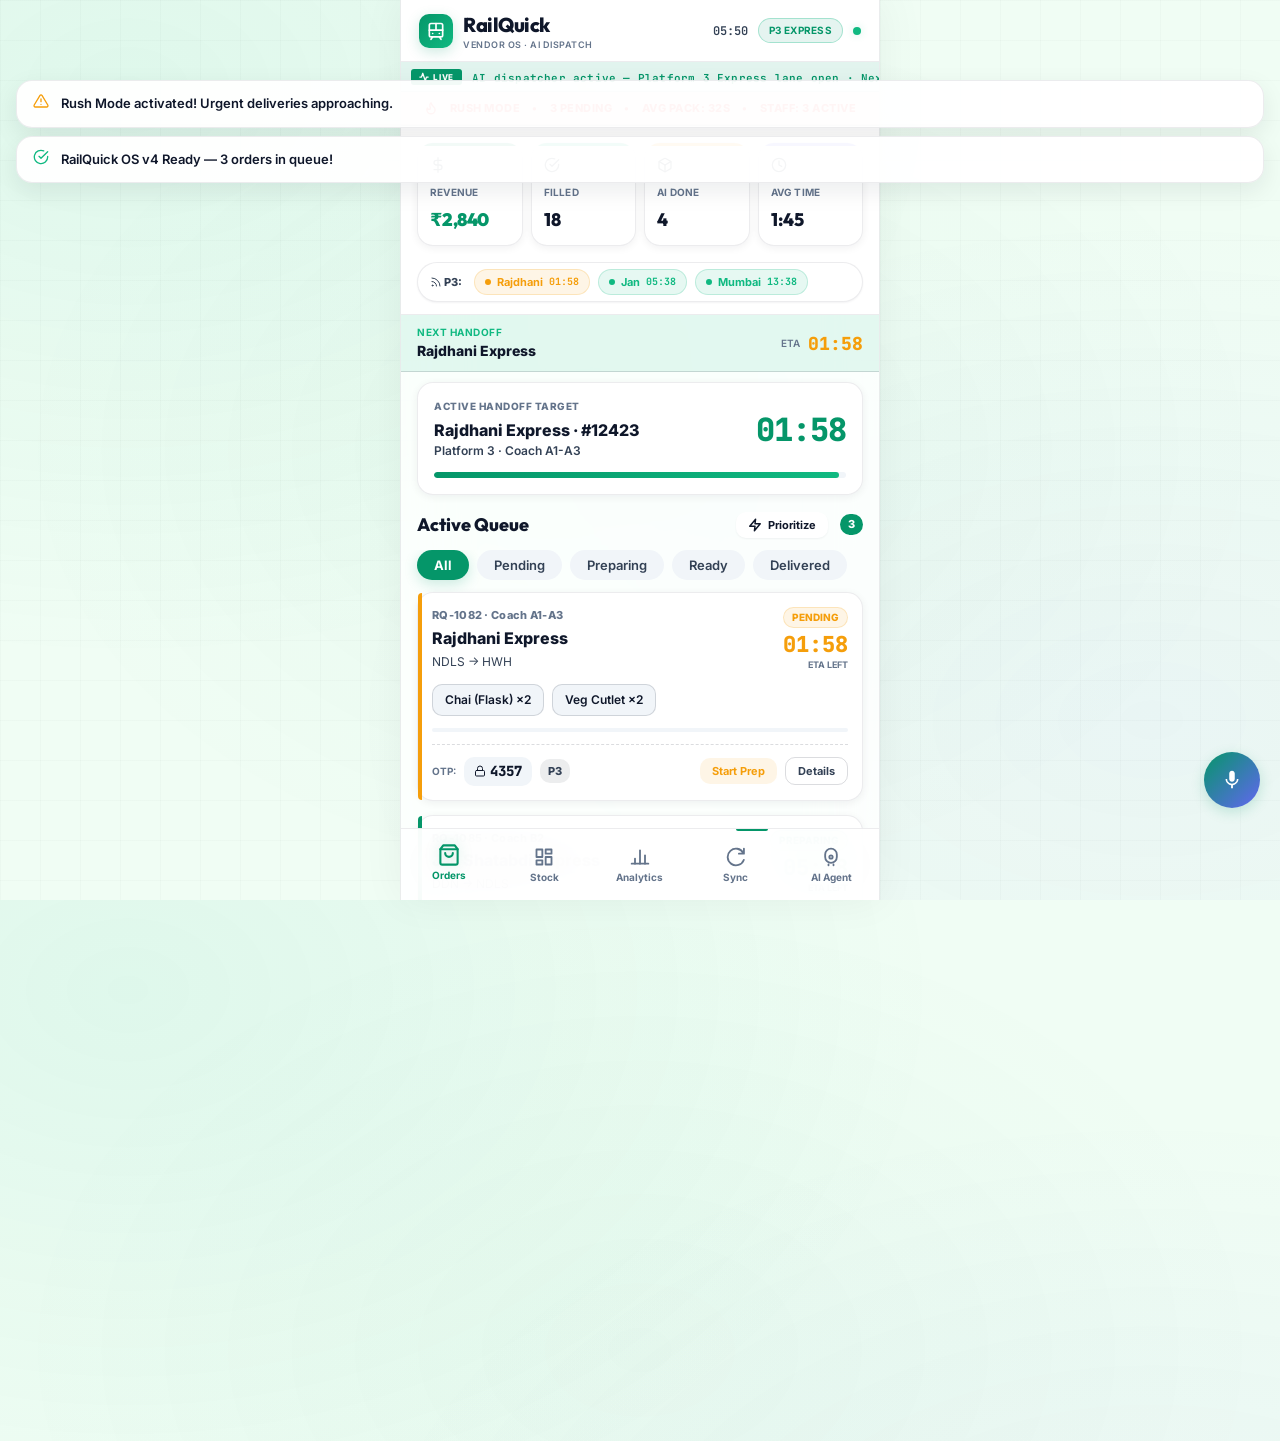
==== commit 244059fe: "feat: Add realistic QR scanner overlay and animation with auto-order processing" ====
--- a/index.html
+++ b/index.html
@@ -817,6 +817,36 @@
     </div>
 </div>
 
+<!-- ===== SCANNER MODAL ===== -->
+<div class="modal-overlay" id="scannerModal">
+    <div class="modal-sheet" style="padding:0;overflow:hidden;border-radius:var(--r-xl) var(--r-xl) 0 0;">
+        <div style="position:relative;background:#000;height:60vh;display:flex;align-items:center;justify-content:center;">
+            <!-- Simulated Camera Feed -->
+            <video id="scannerVideo" style="width:100%;height:100%;object-fit:cover;opacity:0.5;" autoplay muted loop>
+                <!-- Add a placeholder or just leave dark if video isn't available -->
+            </video>
+            
+            <!-- Scanner UI Overlay -->
+            <div style="position:absolute;inset:0;display:flex;flex-direction:column;align-items:center;justify-content:center;">
+                <div style="font-family:var(--font-display);font-weight:800;color:white;margin-bottom:20px;text-shadow:0 2px 4px rgba(0,0,0,0.8);">ALIGN QR CODE</div>
+                
+                <div style="width:200px;height:200px;border:2px solid rgba(255,255,255,0.2);position:relative;border-radius:12px;box-shadow:0 0 0 9999px rgba(0,0,0,0.5);">
+                    <!-- Corner markers -->
+                    <div style="position:absolute;top:-2px;left:-2px;width:30px;height:30px;border-top:4px solid var(--neon-green);border-left:4px solid var(--neon-green);border-radius:12px 0 0 0;"></div>
+                    <div style="position:absolute;top:-2px;right:-2px;width:30px;height:30px;border-top:4px solid var(--neon-green);border-right:4px solid var(--neon-green);border-radius:0 12px 0 0;"></div>
+                    <div style="position:absolute;bottom:-2px;left:-2px;width:30px;height:30px;border-bottom:4px solid var(--neon-green);border-left:4px solid var(--neon-green);border-radius:0 0 0 12px;"></div>
+                    <div style="position:absolute;bottom:-2px;right:-2px;width:30px;height:30px;border-bottom:4px solid var(--neon-green);border-right:4px solid var(--neon-green);border-radius:0 0 12px 0;"></div>
+                    
+                    <!-- Scan Line -->
+                    <div class="scan-line" style="position:absolute;top:0;left:0;right:0;height:2px;background:var(--neon-green);box-shadow:0 0 10px var(--neon-green);animation:scan-move 2s linear infinite;"></div>
+                </div>
+                
+                <button class="btn btn-ghost" id="closeScannerModal" style="margin-top:30px;background:rgba(255,255,255,0.2);color:white;border-radius:var(--r-pill);padding:8px 24px;">Cancel</button>
+            </div>
+        </div>
+    </div>
+</div>
+
 <script src="app.js"></script>
 </body>
 </html>
--- a/styles.css
+++ b/styles.css
@@ -1571,6 +1571,12 @@
   to { transform: translateY(0); opacity: 1; }
 }
 
+@keyframes scan-move {
+  0% { transform: translateY(0); }
+  50% { transform: translateY(196px); }
+  100% { transform: translateY(0); }
+}
+
 .modal-overlay {
   position: absolute; inset: 0;
   background: rgba(15, 23, 42, 0.4);
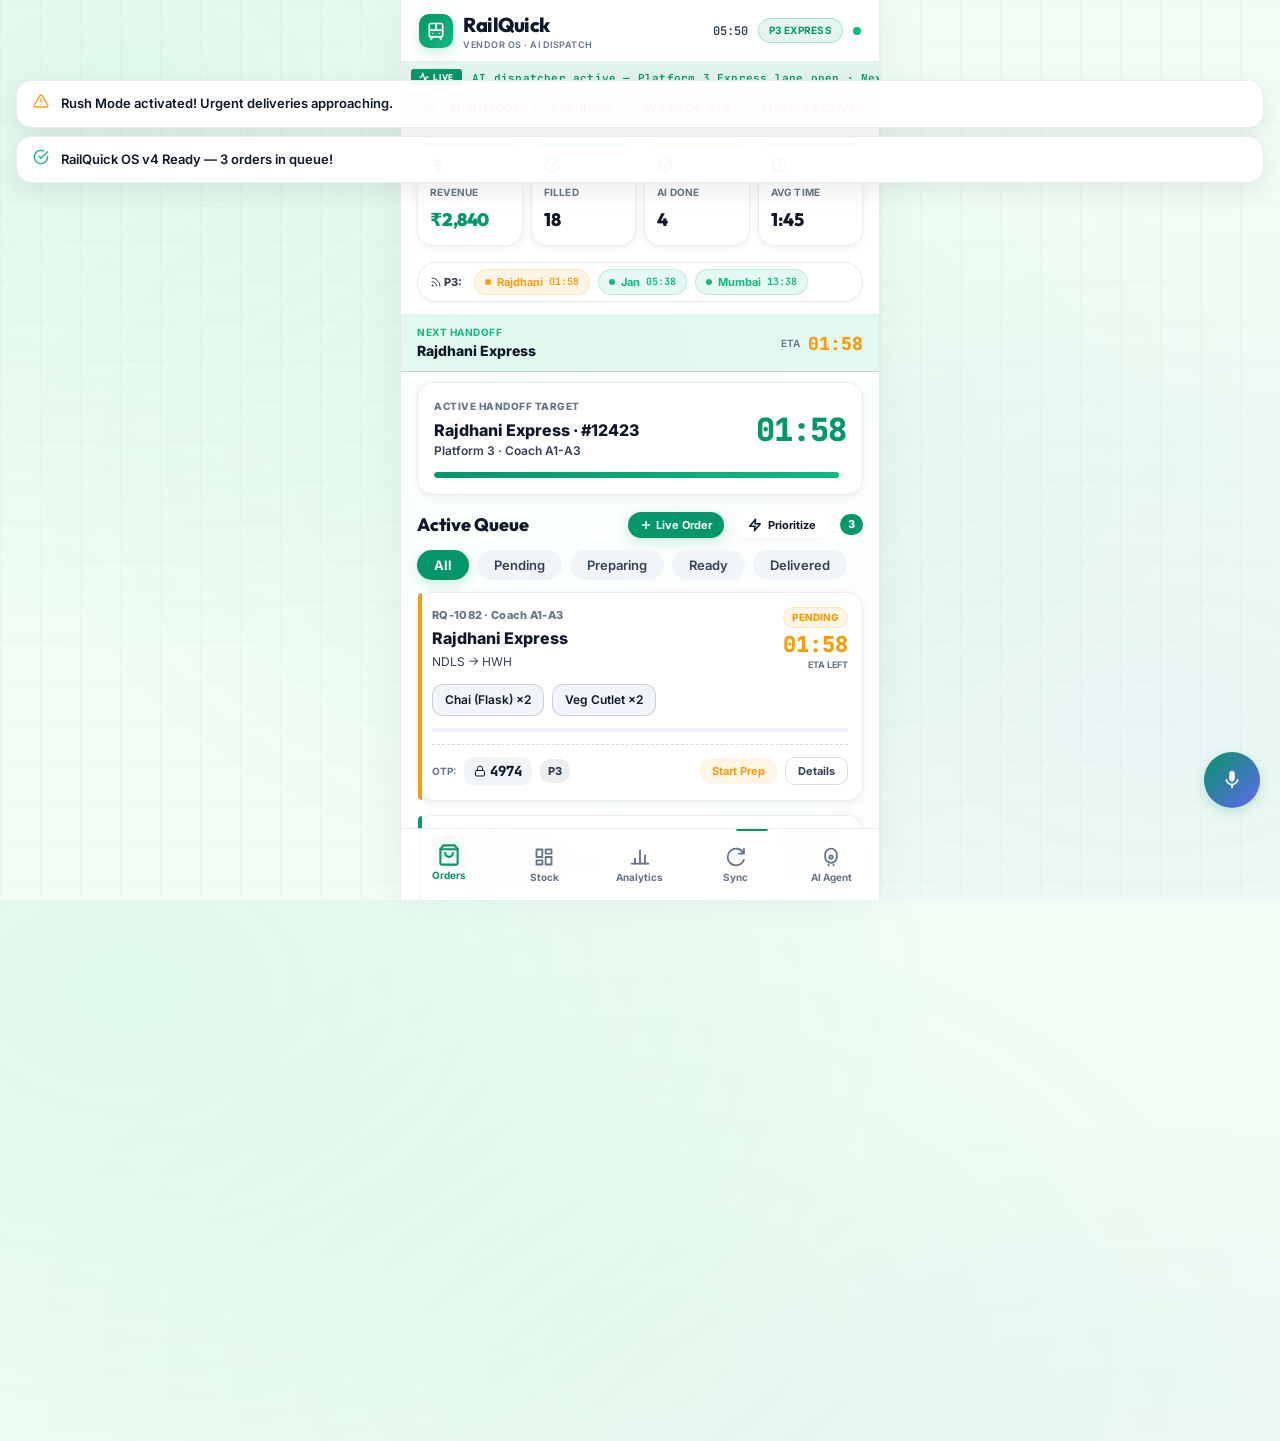
==== commit bf6bc7a2: "feat: Add live demo order button, CSV sales export, and AI kamai insights" ====
--- a/index.html
+++ b/index.html
@@ -133,6 +133,10 @@
                 <div class="orders-section-header" style="padding-top:16px;">
                     <h2>Active Queue</h2>
                     <div class="section-actions">
+                        <button class="btn btn-solid-cyan" id="btnLiveDemoOrder" style="padding:6px 12px;font-size:11px;border-radius:var(--r-pill);display:flex;align-items:center;gap:4px;box-shadow:var(--shadow-glow-cyan);">
+                            <svg viewBox="0 0 24 24" width="12" height="12" fill="none" stroke="currentColor" stroke-width="3" stroke-linecap="round" stroke-linejoin="round"><path d="M12 5v14M5 12h14"/></svg>
+                            Live Order
+                        </button>
                         <button class="btn btn-prioritize" id="btnAutoPrioritize">
                             <svg viewBox="0 0 24 24" width="14" height="14" fill="none" stroke="currentColor" stroke-width="2.5" stroke-linecap="round" stroke-linejoin="round"><polygon points="13 2 3 14 12 14 11 22 21 10 12 10 13 2"/></svg>
                             Prioritize
@@ -505,10 +509,26 @@
                         <div class="report-output" id="editorContent">
                             <p style="color:var(--text-muted);font-style:italic;">Tap "Generate AI Summary" to compile today's data...</p>
                         </div>
-                        <button class="btn btn-solid-green btn-full" id="btnPushReportToNotion" style="margin-top:10px;">
-                            <svg viewBox="0 0 24 24" width="16" height="16" fill="none" stroke="currentColor" stroke-width="2" stroke-linecap="round" stroke-linejoin="round" style="margin-right:6px;"><path d="M21.5 2v6h-6M21.34 15.57a10 10 0 1 1-.57-8.38l.73-2.73"/></svg>
-                            Push to Notion
-                        </button>
+                        <div style="display:flex;gap:8px;margin-top:10px;">
+                            <button class="btn btn-ghost btn-full" id="btnDownloadCSV" style="flex:1;">
+                                <svg viewBox="0 0 24 24" width="16" height="16" fill="none" stroke="currentColor" stroke-width="2" stroke-linecap="round" stroke-linejoin="round" style="margin-right:6px;"><path d="M21 15v4a2 2 0 0 1-2 2H5a2 2 0 0 1-2-2v-4"/><polyline points="7 10 12 15 17 10"/><line x1="12" y1="15" x2="12" y2="3"/></svg>
+                                Download CSV
+                            </button>
+                            <button class="btn btn-solid-green btn-full" id="btnPushReportToNotion" style="flex:1;">
+                                <svg viewBox="0 0 24 24" width="16" height="16" fill="none" stroke="currentColor" stroke-width="2" stroke-linecap="round" stroke-linejoin="round" style="margin-right:6px;"><path d="M21.5 2v6h-6M21.34 15.57a10 10 0 1 1-.57-8.38l.73-2.73"/></svg>
+                                Push to Notion
+                            </button>
+                        </div>
+                        
+                        <div class="ai-stock-alert-card" style="margin:16px 0 0;background:var(--neon-green-dim);border-color:var(--neon-green);">
+                            <div class="alert-header">
+                                <svg viewBox="0 0 24 24" width="16" height="16" fill="none" stroke="var(--neon-green)" stroke-width="2.5" stroke-linecap="round" stroke-linejoin="round"><circle cx="12" cy="12" r="10"/><line x1="12" y1="16" x2="12" y2="12"/><line x1="12" y1="8" x2="12.01" y2="8"/></svg>
+                                <span class="alert-title" style="color:var(--neon-green);">AI Sales Insight</span>
+                            </div>
+                            <div class="alert-body" id="aiInsightText">
+                                Increase Kamai (Earnings): Bundle "Water Bottle + Samosa" for incoming Jan Shatabdi. High probability of upselling!
+                            </div>
+                        </div>
                     </div>
 
                 </div>
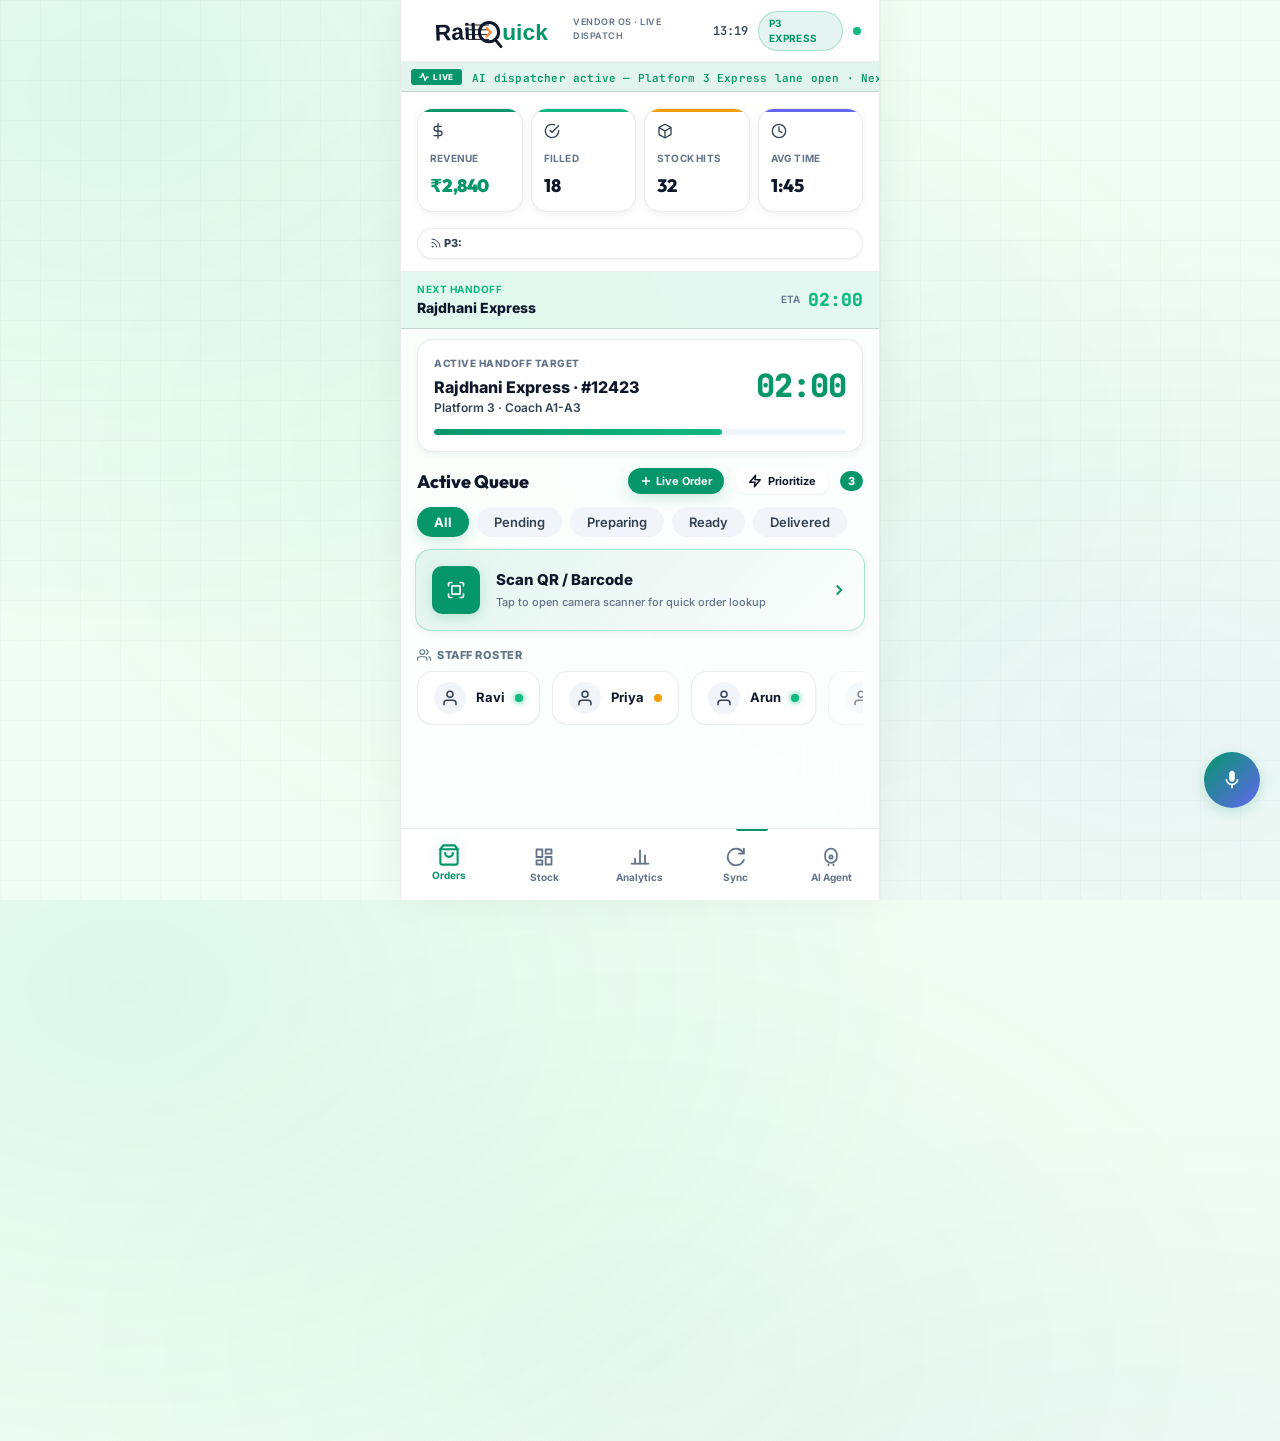
==== commit 3b14886b: "style: Add RailQuick inline SVG logo to header and remove AI KPI, load more default orders" ====
--- a/index.html
+++ b/index.html
@@ -16,12 +16,27 @@
     <!-- ===== HEADER ===== -->
     <header class="app-header-mobile">
         <div class="header-brand-group">
-            <div class="brand-logo">
-                <svg viewBox="0 0 24 24" width="20" height="20" fill="none" stroke="currentColor" stroke-width="2" stroke-linecap="round" stroke-linejoin="round"><rect x="4" y="3" width="16" height="16" rx="2" ry="2"/><path d="M4 11h16"/><path d="M12 3v8"/><path d="M8 19l-2 3"/><path d="M18 22l-2-3"/><path d="M8 15h0"/><path d="M16 15h0"/></svg>
+            <div class="brand-logo" style="width: 140px; height: 36px; background: none; box-shadow: none;">
+                <!-- RailQuick SVG Logo -->
+                <svg viewBox="0 0 200 60" width="100%" height="100%">
+                    <!-- Speed lines -->
+                    <line x1="60" y1="20" x2="100" y2="20" stroke="#000" stroke-width="1.5"/>
+                    <line x1="60" y1="28" x2="100" y2="28" stroke="#000" stroke-width="1.5"/>
+                    <line x1="65" y1="36" x2="100" y2="36" stroke="#000" stroke-width="1.5"/>
+                    <line x1="65" y1="44" x2="100" y2="44" stroke="#000" stroke-width="1.5"/>
+                    <!-- Rail Text (Black) -->
+                    <text x="10" y="45" font-family="'Comic Sans MS', 'Chalkboard SE', sans-serif" font-weight="900" font-size="38" fill="#0f172a" transform="rotate(-2 40 45)">Rail</text>
+                    <!-- Q Magnifying Glass -->
+                    <circle cx="100" cy="32" r="16" fill="none" stroke="#0f172a" stroke-width="5"/>
+                    <line x1="110" y1="44" x2="120" y2="56" stroke="#0f172a" stroke-width="5" stroke-linecap="round"/>
+                    <!-- Orange Chevron in Q -->
+                    <polyline points="96,25 103,32 96,39" fill="none" stroke="#ff8c42" stroke-width="4" stroke-linecap="round" stroke-linejoin="round"/>
+                    <!-- uick Text (Green) -->
+                    <text x="122" y="45" font-family="'Comic Sans MS', 'Chalkboard SE', sans-serif" font-weight="900" font-size="38" fill="#059669">uick</text>
+                </svg>
             </div>
-            <div>
-                <h1 class="app-brand">RailQuick</h1>
-                <div class="brand-tagline">Vendor OS · AI Dispatch</div>
+            <div style="margin-top:-2px; margin-left:4px;">
+                <div class="brand-tagline">Vendor OS · Live Dispatch</div>
             </div>
         </div>
         <div class="header-right-meta">
@@ -78,8 +93,8 @@
                         </div>
                         <div class="kpi-card kpi-amber">
                             <span class="kpi-icon"><svg viewBox="0 0 24 24" width="16" height="16" fill="none" stroke="currentColor" stroke-width="2" stroke-linecap="round" stroke-linejoin="round"><path d="M21 16V8a2 2 0 0 0-1-1.73l-7-4a2 2 0 0 0-2 0l-7 4A2 2 0 0 0 3 8v8a2 2 0 0 0 1 1.73l7 4a2 2 0 0 0 2 0l7-4A2 2 0 0 0 21 16z"/><polyline points="3.27 6.96 12 12.01 20.73 6.96"/><line x1="12" y1="22.08" x2="12" y2="12"/></svg></span>
-                            <span class="kpi-label">AI Done</span>
-                            <span class="kpi-value amber" id="salesAiCommissions">4</span>
+                            <span class="kpi-label">Stock Hits</span>
+                            <span class="kpi-value amber" id="salesAiCommissions">32</span>
                         </div>
                         <div class="kpi-card kpi-violet">
                             <span class="kpi-icon"><svg viewBox="0 0 24 24" width="16" height="16" fill="none" stroke="currentColor" stroke-width="2" stroke-linecap="round" stroke-linejoin="round"><circle cx="12" cy="12" r="10"/><polyline points="12 6 12 12 16 14"/></svg></span>
--- a/styles.css
+++ b/styles.css
@@ -1339,71 +1339,96 @@
 
 /* Light Theme Orb Core */
 .ai-orb-wrap {
-  display: flex; flex-direction: column; align-items: center; padding: 20px 0 30px;
+  display: flex; flex-direction: column; align-items: center; padding: 30px 0 20px;
+  background: radial-gradient(circle at top, var(--neon-cyan-dim) 0%, transparent 60%);
+  border-radius: var(--r-xl);
+  margin-bottom: 24px;
 }
 
 .orb-container {
-  position: relative; width: 120px; height: 120px;
+  position: relative; width: 140px; height: 140px;
   display: flex; align-items: center; justify-content: center;
   margin-bottom: 24px;
 }
 
 .orb-ring {
   position: absolute; inset: 0; border-radius: 50%;
-  border: 2px solid transparent;
-}
-.orb-ring-1 { border-top-color: var(--neon-cyan); border-left-color: var(--neon-cyan); animation: spin 4s linear infinite; }
-.orb-ring-2 { inset: 10px; border-right-color: var(--neon-violet); border-bottom-color: var(--neon-violet); animation: spin 3s linear infinite reverse; }
-.orb-ring-3 { inset: 20px; border-top-color: var(--neon-green); animation: spin 2s ease-in-out infinite alternate; }
+  border: 1px solid transparent;
+  box-shadow: inset 0 0 20px rgba(5,150,105,0.05);
+}
+.orb-ring-1 { border-top: 2px solid var(--neon-cyan); border-left: 2px solid transparent; animation: spin 4s linear infinite; }
+.orb-ring-2 { inset: 12px; border-bottom: 2px solid var(--neon-green); border-right: 2px solid transparent; animation: spin 3s linear infinite reverse; }
+.orb-ring-3 { inset: 24px; border-top: 2px solid var(--neon-violet); border-left: 2px solid transparent; animation: spin 5s ease-in-out infinite alternate; }
 
 .orb-core {
-  width: 60px; height: 60px;
-  background: linear-gradient(135deg, var(--neon-cyan), var(--neon-violet));
+  width: 70px; height: 70px;
+  background: linear-gradient(135deg, var(--neon-cyan), var(--neon-green));
   border-radius: 50%;
-  box-shadow: 0 0 30px var(--neon-cyan-glow);
+  box-shadow: 0 0 40px var(--neon-cyan-glow), inset 0 0 10px rgba(255,255,255,0.5);
   display: flex; align-items: center; justify-content: center;
   color: white;
   z-index: 10;
   cursor: pointer;
-  transition: all 0.3s var(--ease-spring);
-}
-
-.orb-container.listening .orb-core { transform: scale(1.1); box-shadow: 0 0 50px var(--neon-cyan-glow), 0 0 20px var(--neon-violet-glow); }
+  transition: all 0.4s var(--ease-spring);
+}
+
+.orb-container.listening .orb-core { 
+  transform: scale(1.15); 
+  box-shadow: 0 0 60px var(--neon-green-glow), 0 0 20px var(--neon-cyan-glow); 
+  animation: pulse-core 1.5s infinite alternate;
+}
+
+@keyframes pulse-core {
+  0% { transform: scale(1.15); }
+  100% { transform: scale(1.05); box-shadow: 0 0 80px var(--neon-cyan-glow); }
+}
 
 @keyframes spin { 100% { transform: rotate(360deg); } }
 
-.orb-status { font-size: 13px; font-weight: 700; color: var(--neon-cyan); text-transform: uppercase; letter-spacing: 2px; margin-bottom: 16px; }
-
-.audio-wave { display: flex; align-items: center; gap: 4px; height: 30px; margin-bottom: 24px; opacity: 0; transition: opacity 0.3s; }
-.audio-wave .wave-bar { width: 4px; background: var(--neon-cyan); border-radius: 2px; height: 4px; transition: height 0.1s; }
-.audio-wave .wave-bar.active { animation: wave 1s ease-in-out infinite alternate; }
+.orb-status { font-size: 11px; font-weight: 800; color: var(--neon-cyan); text-transform: uppercase; letter-spacing: 2px; margin-bottom: 20px; }
+
+.audio-wave { display: flex; align-items: center; gap: 6px; height: 40px; margin-bottom: 24px; opacity: 0; transition: opacity 0.3s; }
+.audio-wave .wave-bar { width: 6px; background: var(--neon-cyan); border-radius: 3px; height: 6px; transition: height 0.1s; box-shadow: 0 0 8px var(--neon-cyan-glow); }
+.audio-wave .wave-bar.active { animation: wave 0.8s ease-in-out infinite alternate; }
 
 .audio-wave .wave-bar:nth-child(1) { animation-delay: 0.0s; }
 .audio-wave .wave-bar:nth-child(2) { animation-delay: 0.1s; }
-.audio-wave .wave-bar:nth-child(3) { animation-delay: 0.2s; }
-.audio-wave .wave-bar:nth-child(4) { animation-delay: 0.3s; }
-.audio-wave .wave-bar:nth-child(5) { animation-delay: 0.4s; }
-
-@keyframes wave { 0% { height: 4px; } 100% { height: 24px; } }
+.audio-wave .wave-bar:nth-child(3) { animation-delay: 0.2s; background: var(--neon-green); }
+.audio-wave .wave-bar:nth-child(4) { animation-delay: 0.3s; background: var(--neon-green); }
+.audio-wave .wave-bar:nth-child(5) { animation-delay: 0.4s; background: var(--neon-violet); }
+.audio-wave .wave-bar:nth-child(6) { animation-delay: 0.5s; background: var(--neon-violet); }
+.audio-wave .wave-bar:nth-child(7) { animation-delay: 0.6s; }
+
+@keyframes wave { 0% { height: 6px; } 100% { height: 36px; } }
 
 .chat-thread {
-  width: 100%; max-height: 150px; overflow-y: auto;
-  display: flex; flex-direction: column; gap: 10px; margin-bottom: 20px;
+  width: 100%; max-height: 220px; overflow-y: auto;
+  display: flex; flex-direction: column; gap: 12px; margin-bottom: 20px;
+  padding: 0 10px;
 }
 .chat-bubble {
-  max-width: 85%; padding: 10px 14px; border-radius: 16px; font-size: 13px; font-weight: 500;
-}
-.chat-bubble.ai { background: var(--bg-card); border: 1px solid var(--border-subtle); align-self: flex-start; border-bottom-left-radius: 4px; box-shadow: var(--shadow-sm); }
-.chat-bubble.user { background: var(--neon-cyan); color: #fff; align-self: flex-end; border-bottom-right-radius: 4px; }
-
-.quick-chips { display: flex; flex-wrap: wrap; gap: 8px; justify-content: center; }
+  max-width: 85%; padding: 12px 16px; border-radius: 18px; font-size: 13px; font-weight: 600; line-height: 1.5;
+  box-shadow: var(--shadow-sm); position: relative;
+}
+.chat-bubble.ai { 
+  background: var(--bg-card); border: 1px solid var(--border-subtle); 
+  align-self: flex-start; border-bottom-left-radius: 4px; 
+  color: var(--text-primary);
+}
+.chat-bubble.user { 
+  background: linear-gradient(135deg, var(--neon-cyan), var(--neon-green)); 
+  color: #fff; align-self: flex-end; border-bottom-right-radius: 4px; 
+  box-shadow: var(--shadow-glow-cyan);
+}
+
+.quick-chips { display: flex; flex-wrap: wrap; gap: 10px; justify-content: center; }
 .quick-chip {
-  background: var(--bg-card); border: 1px solid var(--border-muted); padding: 8px 14px;
-  border-radius: var(--r-pill); font-size: 12px; font-weight: 600; color: var(--text-primary);
+  background: var(--bg-card); border: 1px solid var(--border-subtle); padding: 10px 16px;
+  border-radius: var(--r-pill); font-size: 12px; font-weight: 700; color: var(--text-primary);
   cursor: pointer; display: flex; align-items: center; transition: all 0.2s;
   box-shadow: var(--shadow-xs);
 }
-.quick-chip:active { transform: scale(0.95); background: var(--neon-cyan-dim); border-color: var(--neon-cyan); color: var(--neon-cyan); }
+.quick-chip:active { transform: scale(0.95); background: var(--neon-green-dim); border-color: var(--neon-green); color: var(--neon-green); }
 
 /* Schematic Map & Radar */
 .platform-map-card { background: var(--bg-card); border: 1px solid var(--border-subtle); border-radius: var(--r-md); padding: 16px; margin-bottom: 16px; box-shadow: var(--shadow-sm); }
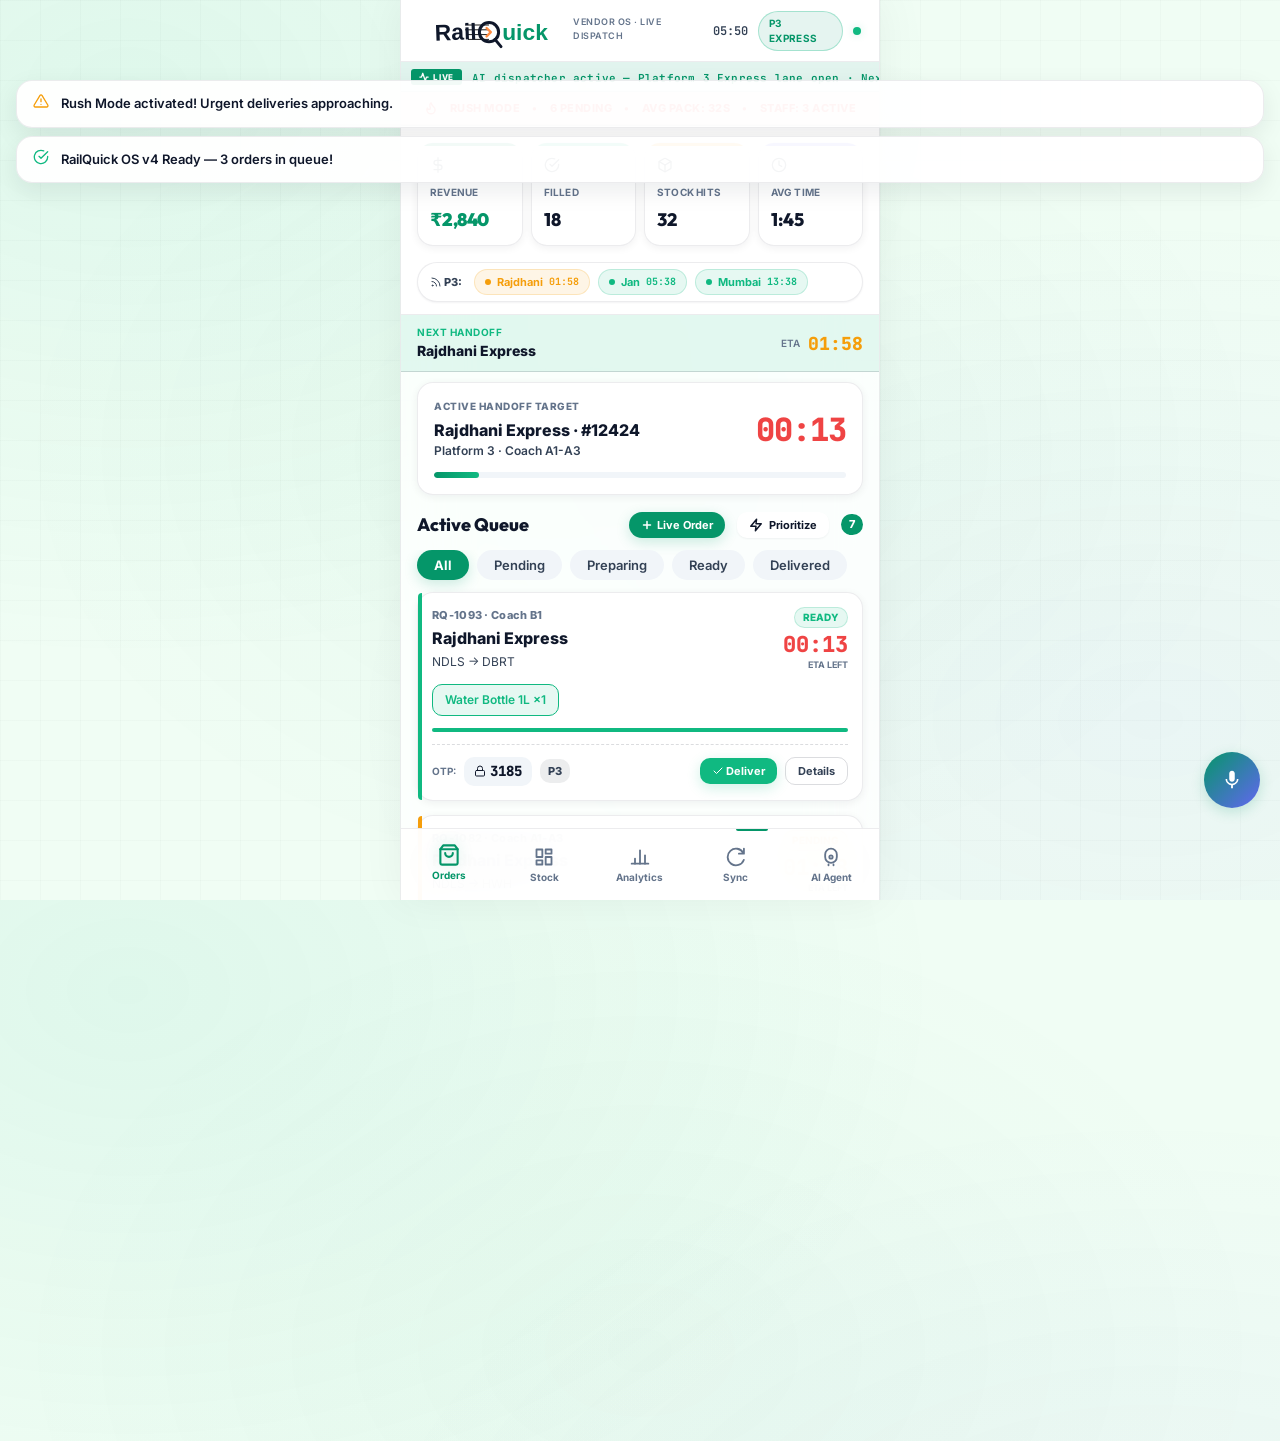
==== commit d8ef0bc7: "style: Add comprehensive mobile responsive fixes for smaller screens" ====
--- a/index.html
+++ b/index.html
@@ -16,7 +16,7 @@
     <!-- ===== HEADER ===== -->
     <header class="app-header-mobile">
         <div class="header-brand-group">
-            <div class="brand-logo" style="width: 140px; height: 36px; background: none; box-shadow: none;">
+            <div class="brand-logo custom-svg-logo">
                 <!-- RailQuick SVG Logo -->
                 <svg viewBox="0 0 200 60" width="100%" height="100%">
                     <!-- Speed lines -->
@@ -35,7 +35,7 @@
                     <text x="122" y="45" font-family="'Comic Sans MS', 'Chalkboard SE', sans-serif" font-weight="900" font-size="38" fill="#059669">uick</text>
                 </svg>
             </div>
-            <div style="margin-top:-2px; margin-left:4px;">
+            <div class="tagline-wrapper">
                 <div class="brand-tagline">Vendor OS · Live Dispatch</div>
             </div>
         </div>
--- a/styles.css
+++ b/styles.css
@@ -1670,3 +1670,57 @@
 .scanner-title { font-size: 15px; font-weight: 800; color: var(--text-primary); margin-bottom: 2px; }
 .scanner-desc { font-size: 11px; color: var(--text-muted); font-weight: 500; }
 .scanner-arrow { color: var(--neon-cyan); }
+
+/* =========================================================================
+   RESPONSIVE DESIGN (FIX "DABB GYA" / SQUISHED LAYOUTS)
+   ========================================================================= */
+.custom-svg-logo {
+  width: 140px;
+  height: 36px;
+  background: none;
+  box-shadow: none;
+}
+
+.tagline-wrapper {
+  margin-top: -2px;
+  margin-left: 4px;
+}
+
+@media (max-width: 420px) {
+  .kpi-row {
+    grid-template-columns: repeat(2, 1fr);
+    gap: 12px;
+  }
+}
+
+@media (max-width: 380px) {
+  .custom-svg-logo {
+    width: 110px;
+    height: 30px;
+  }
+  
+  .header-brand-group {
+    gap: 4px;
+  }
+  
+  .tagline-wrapper {
+    display: none; /* Hide tagline on super small screens to save space */
+  }
+
+  .header-right-meta {
+    gap: 6px;
+  }
+  
+  .stall-badge {
+    padding: 3px 6px;
+    font-size: 9px;
+  }
+  
+  .app-header-mobile {
+    padding: 0 10px;
+  }
+  
+  .nav-item {
+    width: 55px;
+  }
+}
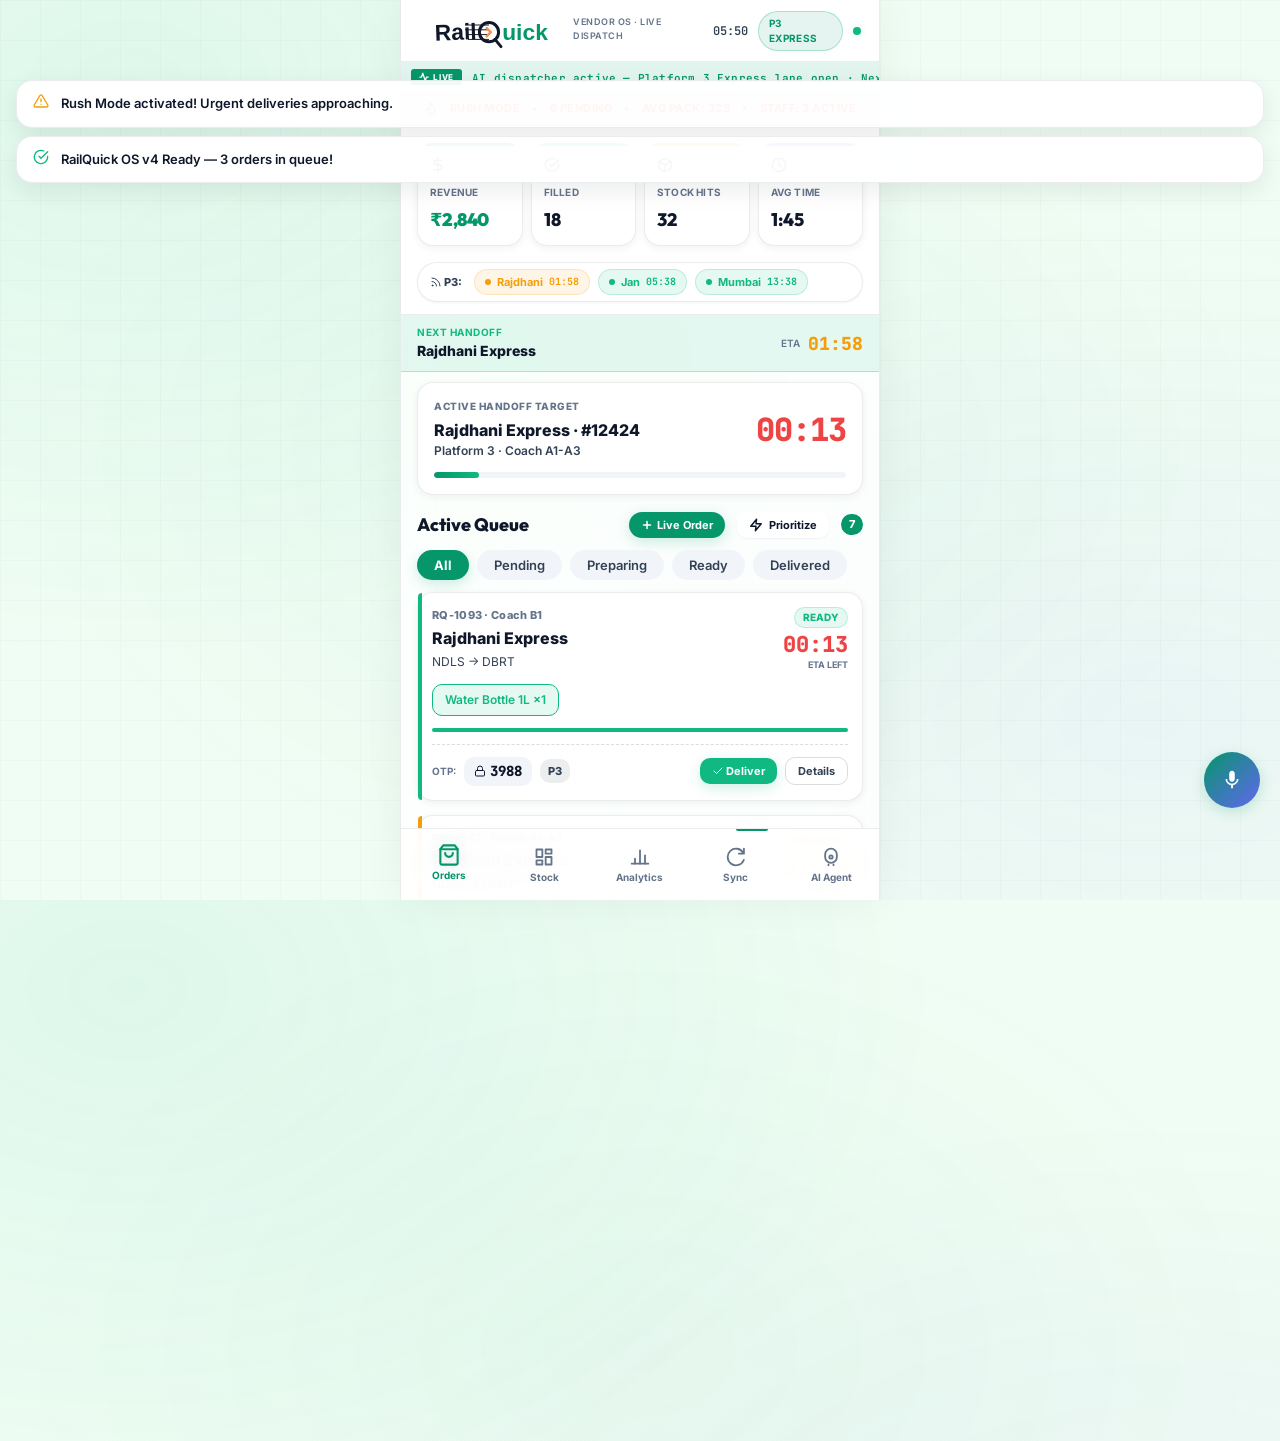
==== commit 124c3559: "feat: Add Notion-style backend dashboard interface and link from main app" ====
--- a/index.html
+++ b/index.html
@@ -533,6 +533,12 @@
                                 <svg viewBox="0 0 24 24" width="16" height="16" fill="none" stroke="currentColor" stroke-width="2" stroke-linecap="round" stroke-linejoin="round" style="margin-right:6px;"><path d="M21.5 2v6h-6M21.34 15.57a10 10 0 1 1-.57-8.38l.73-2.73"/></svg>
                                 Push to Notion
                             </button>
+                        </div>
+                        <div style="margin-top:10px;">
+                            <a href="backend.html" class="btn btn-full" style="background:#37352f; color:white; text-decoration:none; display:flex; justify-content:center;">
+                                <svg viewBox="0 0 24 24" width="16" height="16" fill="none" stroke="currentColor" stroke-width="2" stroke-linecap="round" stroke-linejoin="round" style="margin-right:8px;"><path d="M18 13v6a2 2 0 0 1-2 2H5a2 2 0 0 1-2-2V8a2 2 0 0 1 2-2h6"/><polyline points="15 3 21 3 21 9"/><line x1="10" y1="14" x2="21" y2="3"/></svg>
+                                Open Notion Workspace (Backend)
+                            </a>
                         </div>
                         
                         <div class="ai-stock-alert-card" style="margin:16px 0 0;background:var(--neon-green-dim);border-color:var(--neon-green);">
--- a/styles.css
+++ b/styles.css
@@ -1688,8 +1688,22 @@
 
 @media (max-width: 420px) {
   .kpi-row {
-    grid-template-columns: repeat(2, 1fr);
-    gap: 12px;
+    grid-template-columns: repeat(4, 1fr);
+    gap: 6px;
+  }
+  .kpi-card {
+    padding: 8px 4px;
+    gap: 4px;
+  }
+  .kpi-icon {
+    transform: scale(0.85);
+    margin-bottom: -2px;
+  }
+  .kpi-label {
+    font-size: 9px;
+  }
+  .kpi-value {
+    font-size: 13px;
   }
 }
 
